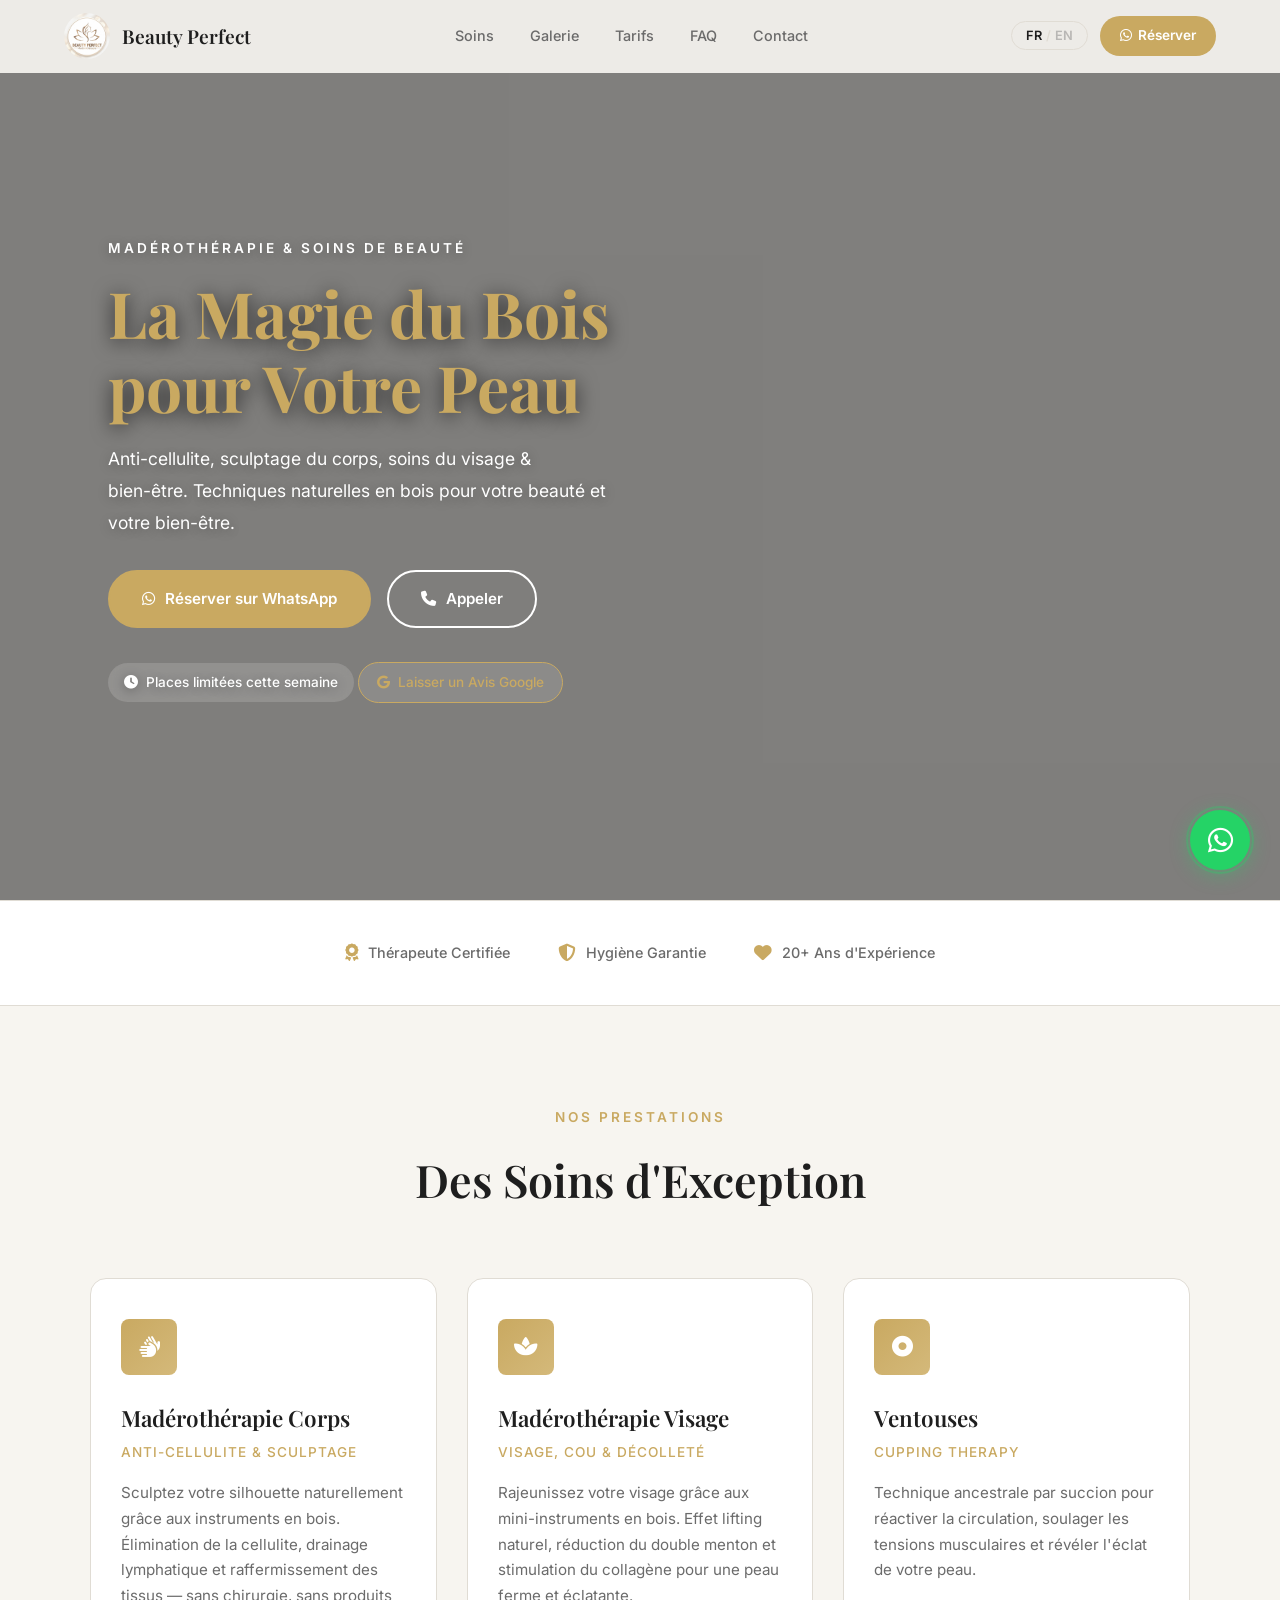
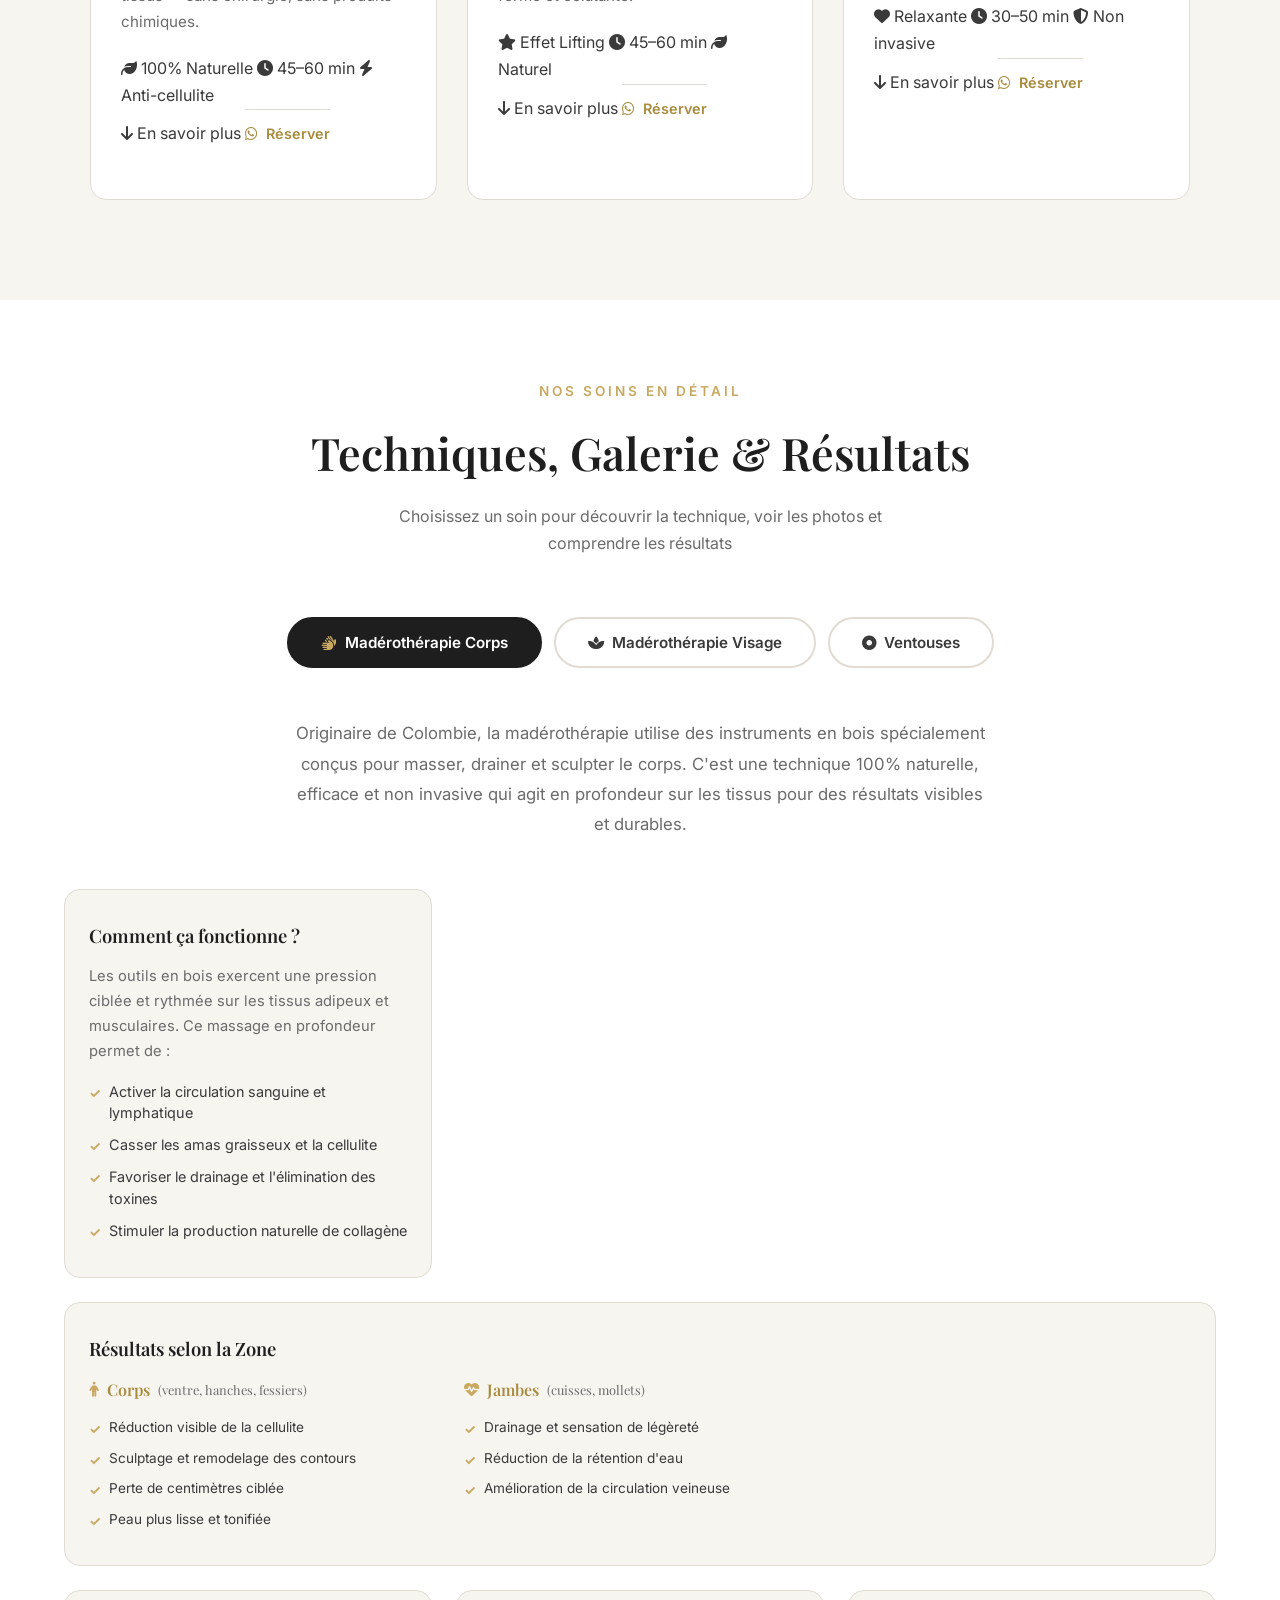
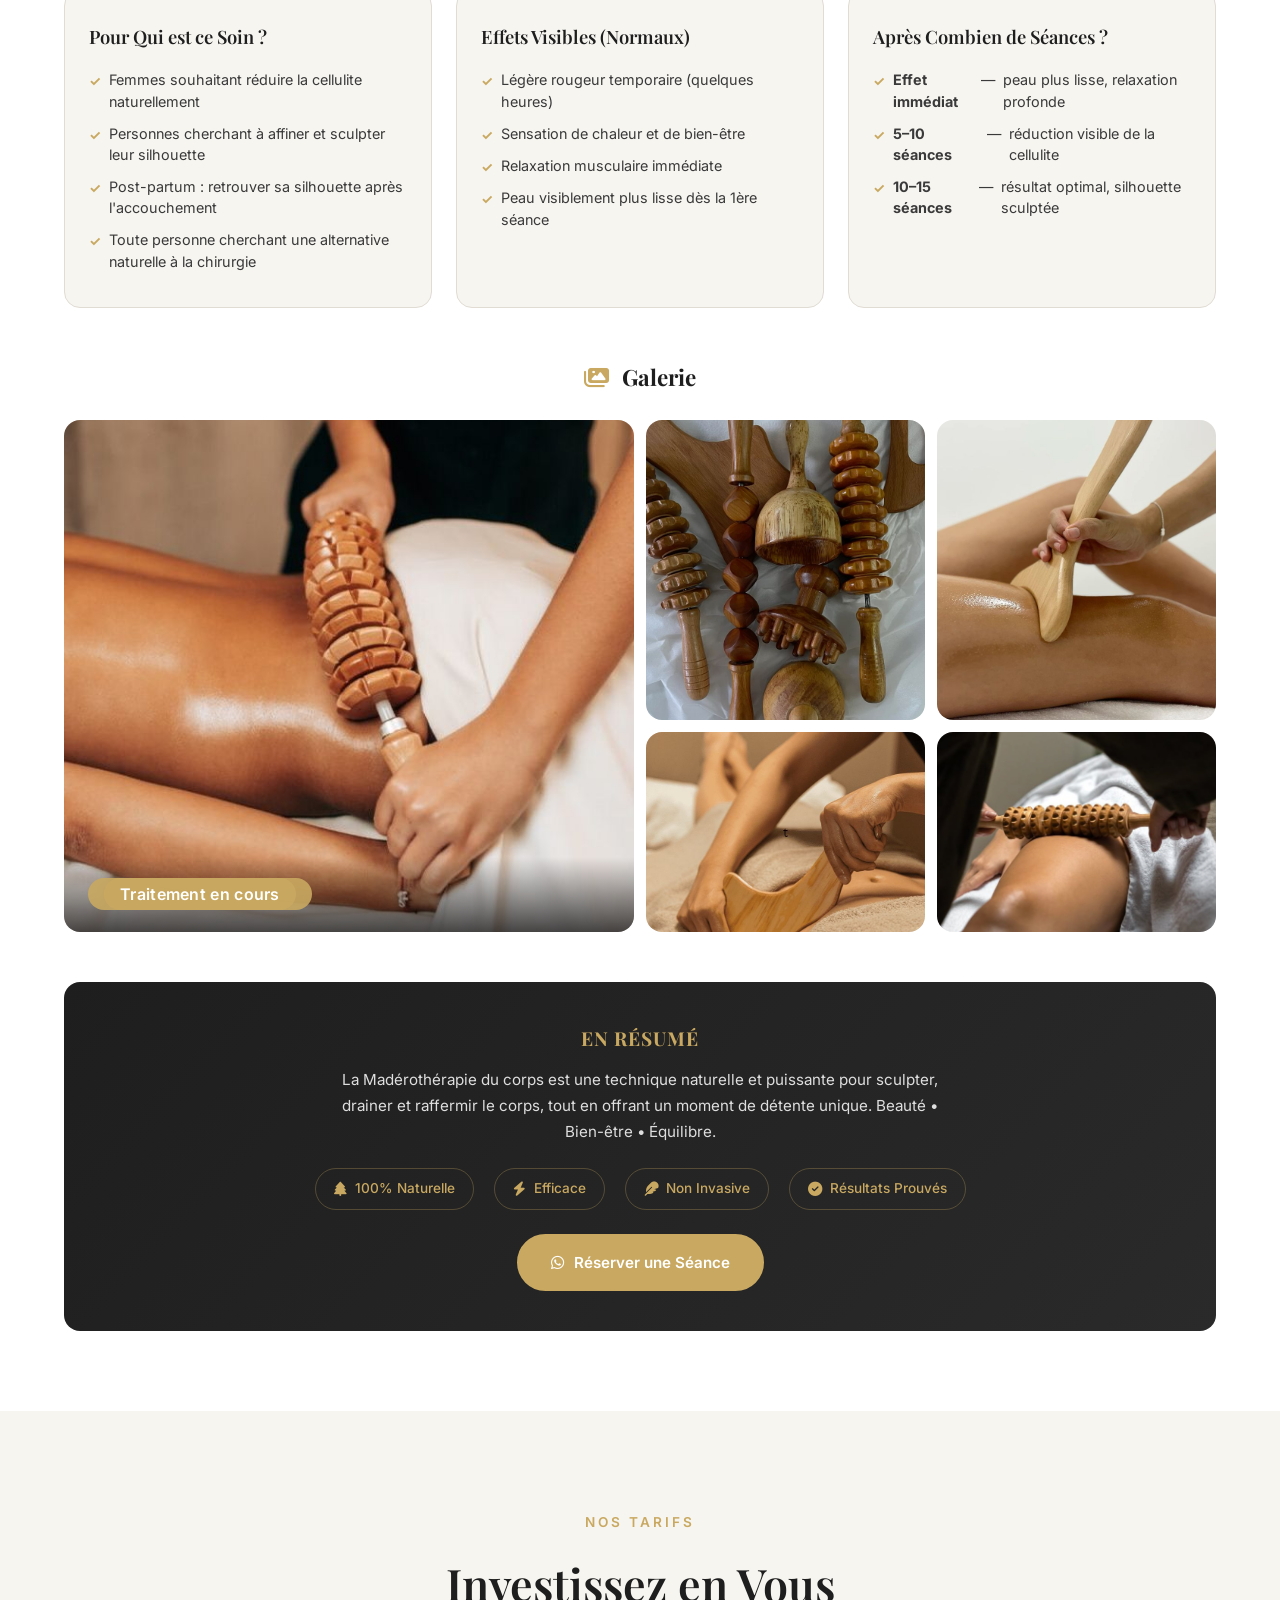
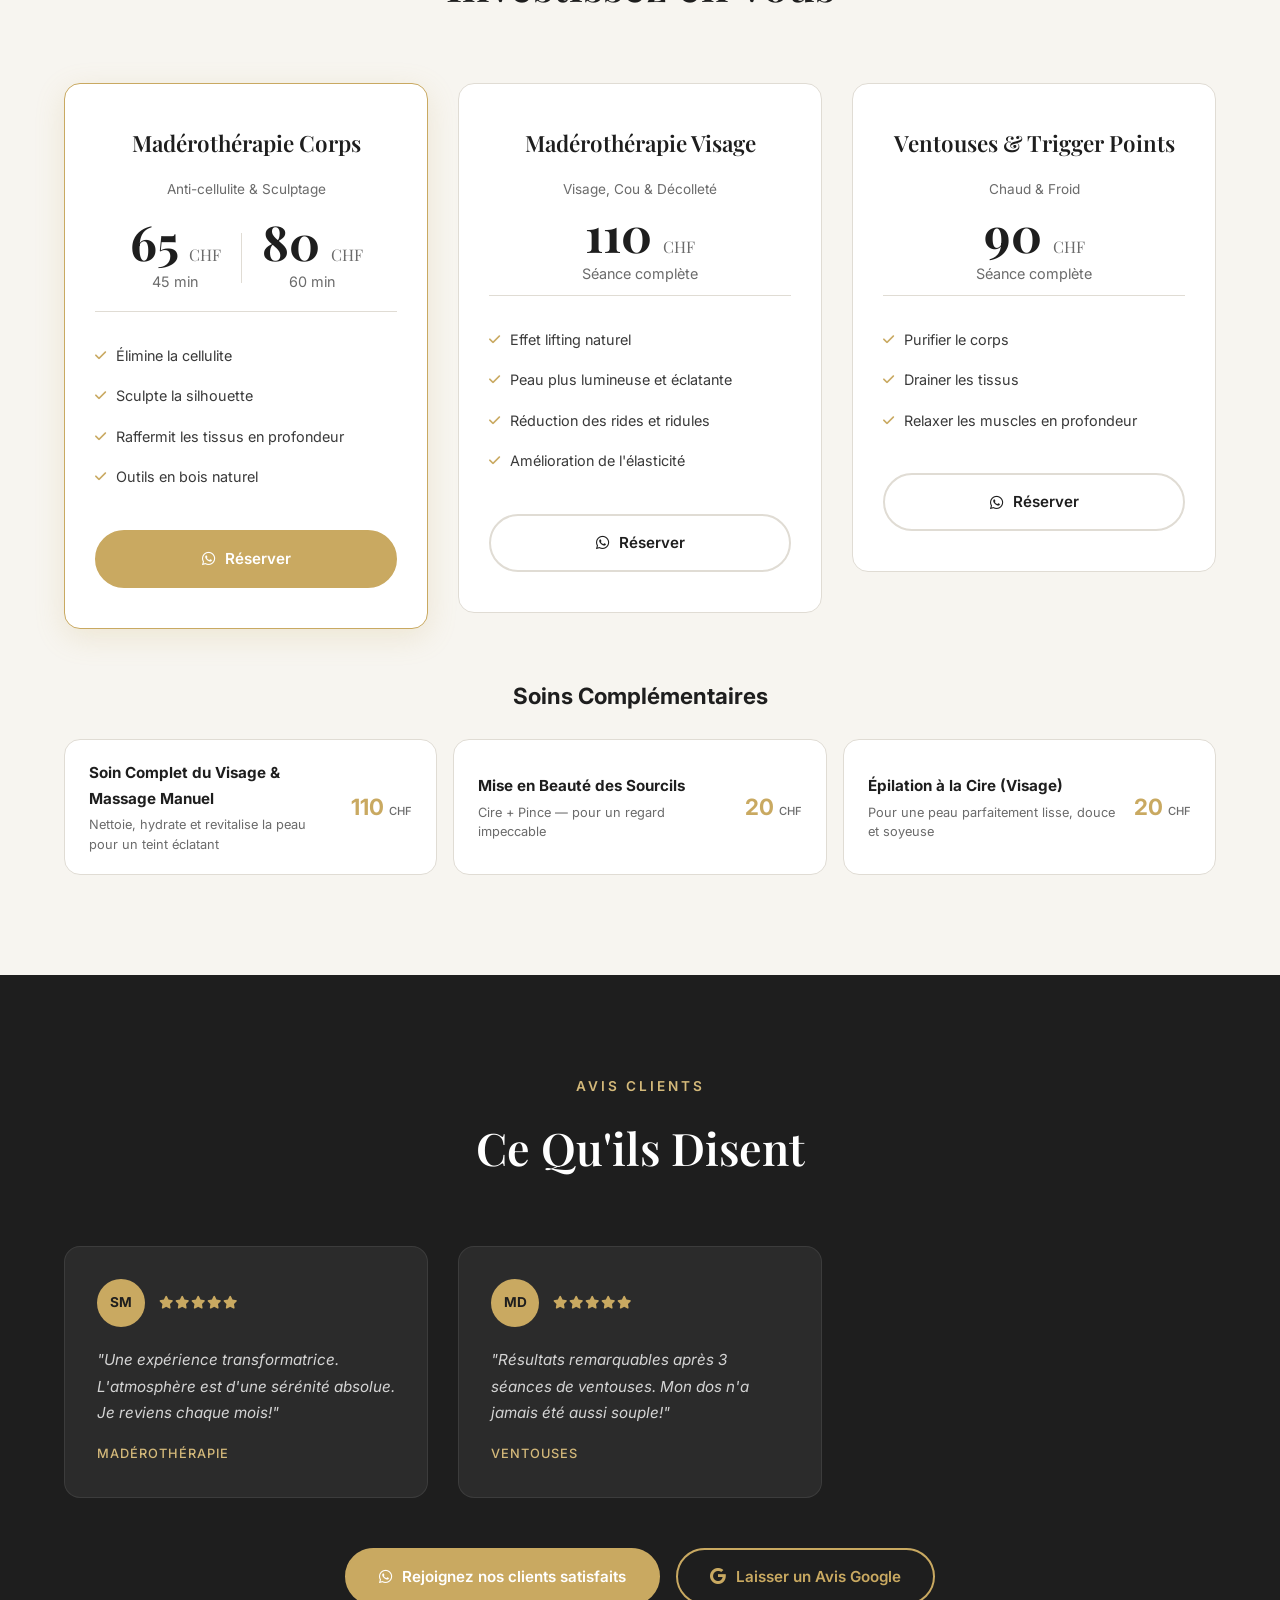
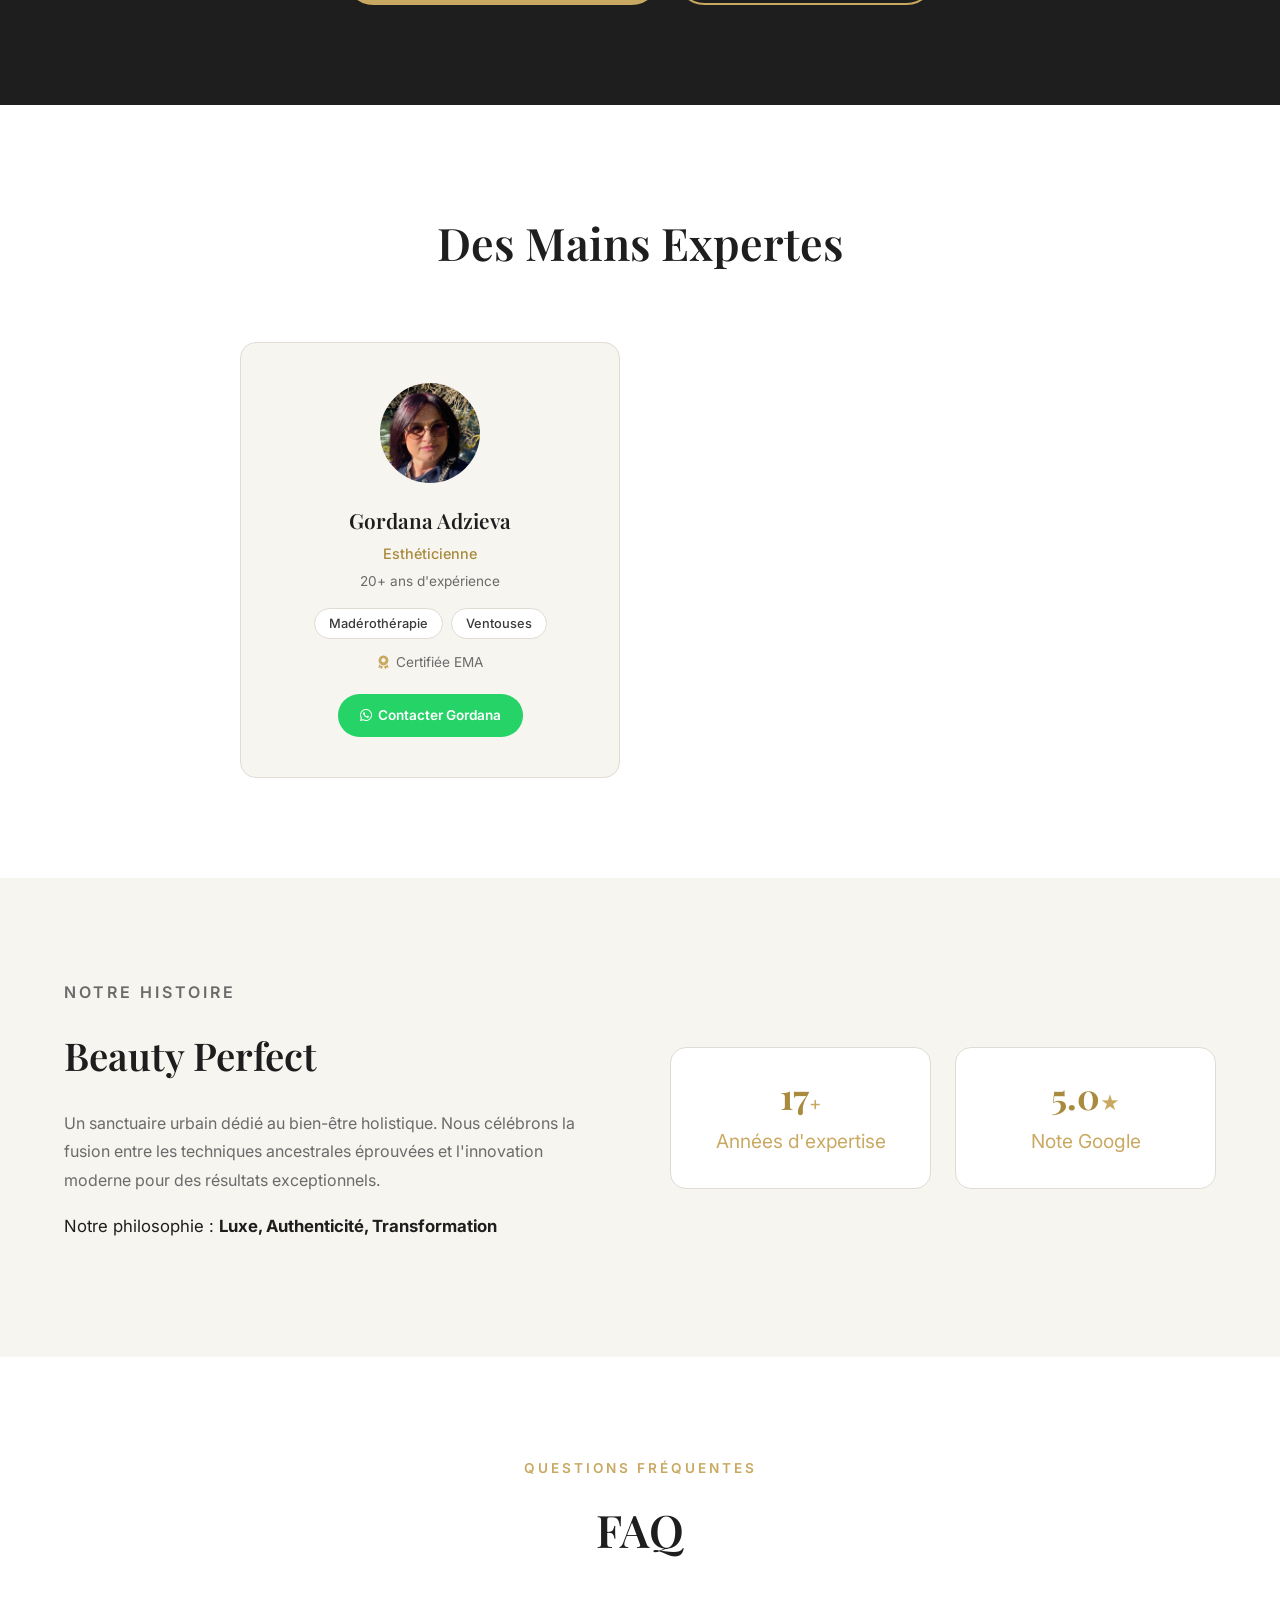
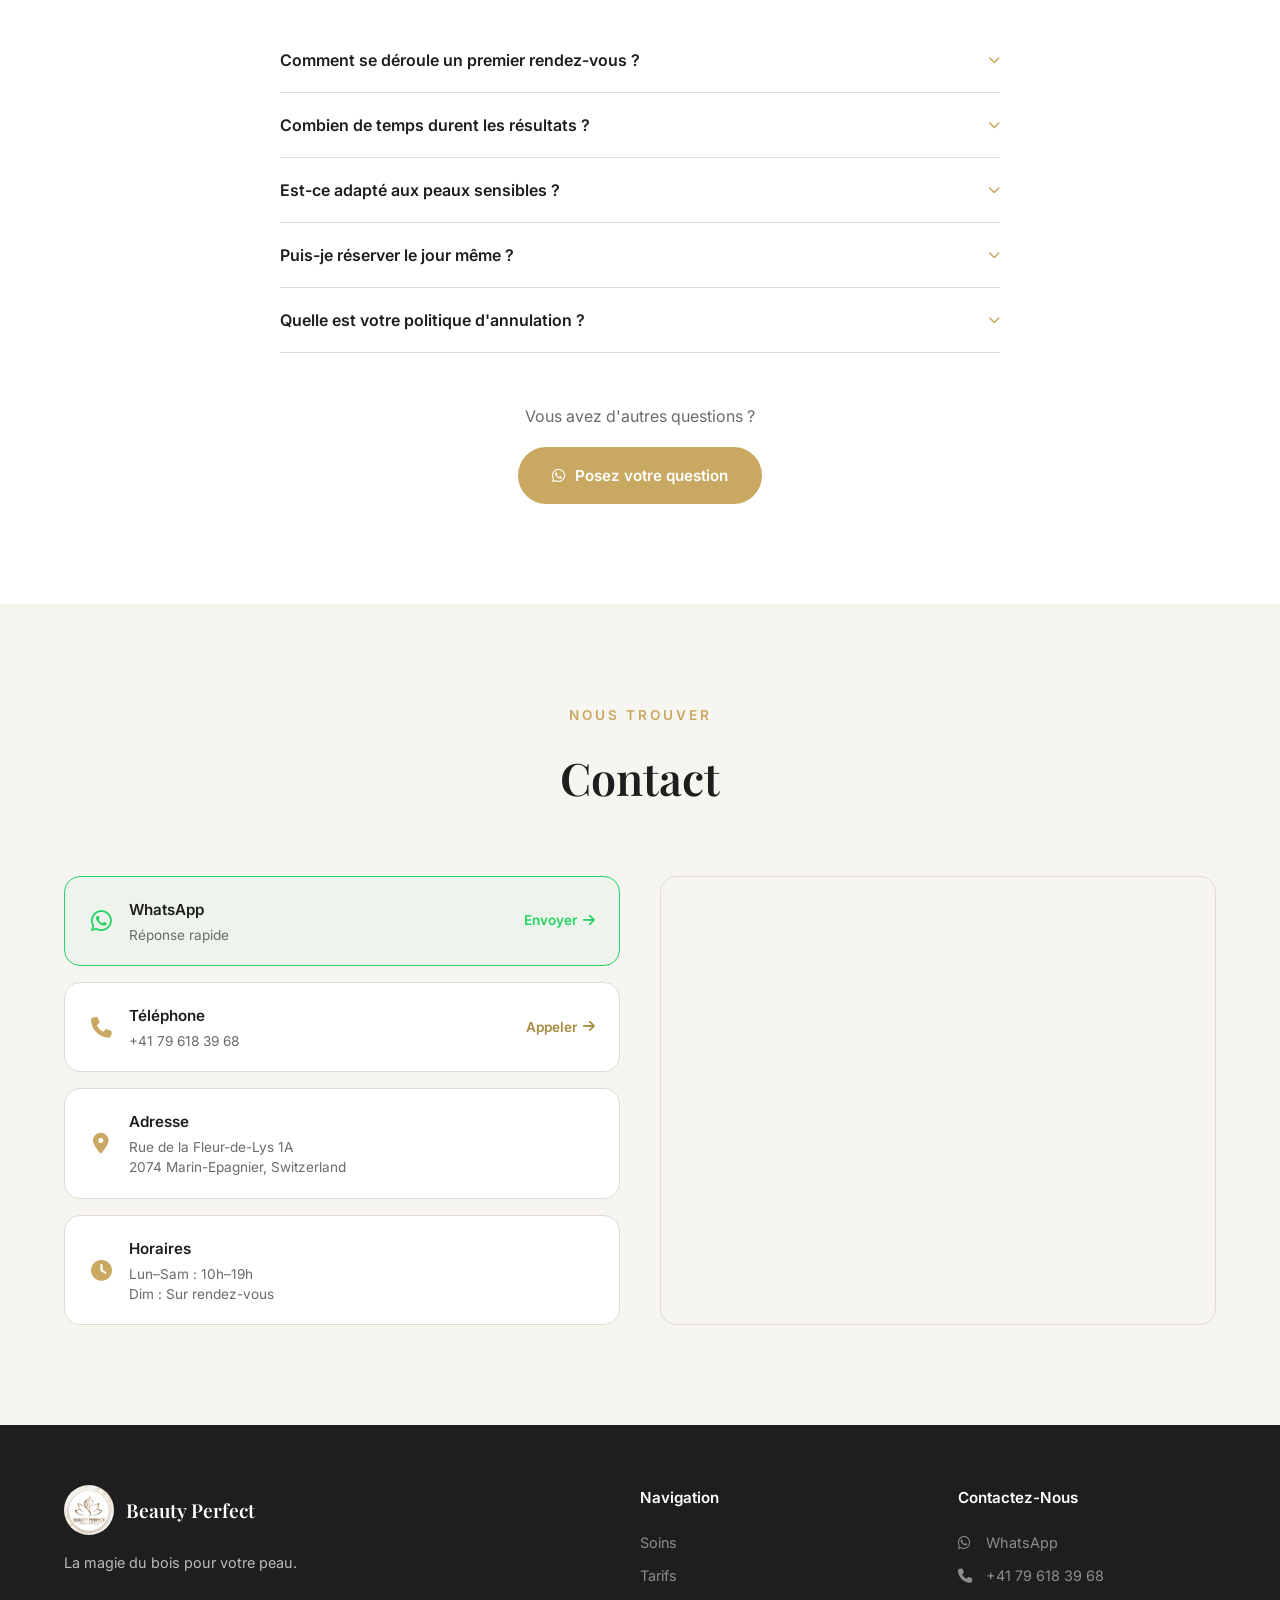
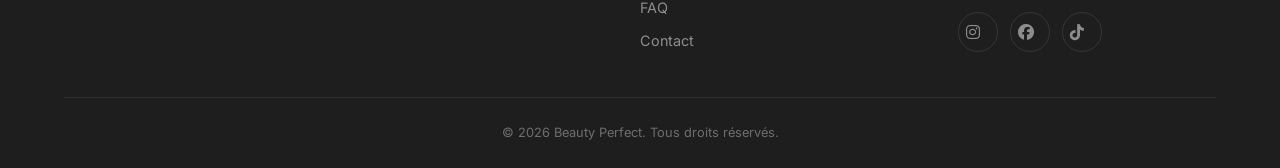
==== index.html @ d7af903a "Update 8.0.0" ====
<!DOCTYPE html>
<html lang="fr">
<head>
    <meta charset="UTF-8">
    <meta name="viewport" content="width=device-width, initial-scale=1.0">
    <title>Beauty Perfect — Madérothérapie & Ventouses Neuchâtel | Marin-Epagnier, Suisse</title>
    <meta name="description" content="Beauty Perfect — Madérothérapie Neuchâtel, ventouses, anti-cellulite, sculptage du corps & soins du visage à Marin-Epagnier. Spécialiste madérothérapie région Neuchâtel. +41 79 618 39 68">
    <meta name="keywords" content="madérothérapie Neuchâtel, maderotherapie Neuchatel, ventouses Neuchâtel, ventouses Neuchatel, cupping Neuchâtel, anti-cellulite Neuchâtel, soins beauté Neuchâtel, sculptage corps Neuchâtel, madérothérapie Marin-Epagnier, madérothérapie Suisse, beauty perfect, Gordana Adzieva, drainage lymphatique Neuchâtel, soins visage Neuchâtel, lifting naturel Neuchâtel, massage bois Neuchâtel, maderotherapy Switzerland, institut beauté Neuchâtel, esthéticienne Neuchâtel, soin anti-âge Neuchâtel">
    <meta name="author" content="Beauty Perfect - Gordana Adzieva">
    <meta name="robots" content="index, follow">
    <meta name="google-site-verification" content="google2b2b8d000496d0b6">
    <link rel="canonical" href="https://www.beautyperfectga.ch/">

    <!-- Open Graph / Facebook -->
    <meta property="og:type" content="website">
    <meta property="og:url" content="https://www.beautyperfectga.ch/">
    <meta property="og:title" content="Beauty Perfect — Madérothérapie & Ventouses Neuchâtel">
    <meta property="og:description" content="Spécialiste en madérothérapie et ventouses dans la région de Neuchâtel. Anti-cellulite, sculptage du corps, soins du visage. Techniques naturelles en bois. Réservez maintenant!">
    <meta property="og:image" content="https://www.beautyperfectga.ch/images/gordanaadzievaavataroficijalen.jpg">
    <meta property="og:locale" content="fr_CH">
    <meta property="og:site_name" content="Beauty Perfect">

    <!-- Twitter -->
    <meta name="twitter:card" content="summary_large_image">
    <meta name="twitter:title" content="Beauty Perfect — Madérothérapie & Ventouses Neuchâtel">
    <meta name="twitter:description" content="Spécialiste en madérothérapie et ventouses dans la région de Neuchâtel. Réservez votre soin beauté naturel.">
    <meta name="twitter:image" content="https://www.beautyperfectga.ch/images/gordanaadzievaavataroficijalen.jpg">

    <!-- Geo tags for local SEO -->
    <meta name="geo.region" content="CH-NE">
    <meta name="geo.placename" content="Marin-Epagnier, Neuchâtel">
    <meta name="geo.position" content="47.009483;7.001759">
    <meta name="ICBM" content="47.009483, 7.001759">

    <!-- Structured Data / Schema.org -->
    <script type="application/ld+json">
    {
      "@context": "https://schema.org",
      "@type": "BeautySalon",
      "name": "Beauty Perfect",
      "alternateName": "BeautyPerfect Madérothérapie Neuchâtel",
      "description": "Spécialiste en madérothérapie, ventouses et soins de beauté dans la région de Neuchâtel. Anti-cellulite, sculptage du corps, soins du visage avec techniques naturelles en bois.",
      "url": "https://www.beautyperfectga.ch",
      "telephone": "+41796183968",
      "image": "https://www.beautyperfectga.ch/images/gordanaadzievaavataroficijalen.jpg",
      "address": {
        "@type": "PostalAddress",
        "streetAddress": "Rue de la Fleur-de-Lys 1A",
        "addressLocality": "Marin-Epagnier",
        "addressRegion": "Neuchâtel",
        "postalCode": "2074",
        "addressCountry": "CH"
      },
      "geo": {
        "@type": "GeoCoordinates",
        "latitude": 47.009483,
        "longitude": 7.001759
      },
      "openingHoursSpecification": [
        {
          "@type": "OpeningHoursSpecification",
          "dayOfWeek": ["Monday","Tuesday","Wednesday","Thursday","Friday","Saturday"],
          "opens": "10:00",
          "closes": "19:00"
        }
      ],
      "priceRange": "CHF 20 - CHF 110",
      "aggregateRating": {
        "@type": "AggregateRating",
        "ratingValue": "5.0",
        "reviewCount": "500"
      },
      "founder": {
        "@type": "Person",
        "name": "Gordana Adzieva"
      },
      "areaServed": {
        "@type": "GeoCircle",
        "geoMidpoint": {
          "@type": "GeoCoordinates",
          "latitude": 47.009483,
          "longitude": 7.001759
        },
        "geoRadius": "30000"
      },
      "hasOfferCatalog": {
        "@type": "OfferCatalog",
        "name": "Soins Beauty Perfect",
        "itemListElement": [
          {
            "@type": "Offer",
            "itemOffered": {
              "@type": "Service",
              "name": "Madérothérapie Corps",
              "description": "Anti-cellulite et sculptage du corps avec instruments en bois naturels"
            }
          },
          {
            "@type": "Offer",
            "itemOffered": {
              "@type": "Service",
              "name": "Madérothérapie Visage",
              "description": "Lifting naturel du visage, cou et décolleté"
            }
          },
          {
            "@type": "Offer",
            "itemOffered": {
              "@type": "Service",
              "name": "Ventouses",
              "description": "Cupping therapy, drainage lymphatique et relaxation profonde"
            }
          }
        ]
      }
    }
    </script>

    <link rel="icon" type="image/png" href="Gemini_Generated_Image_cv9jz4cv9jz4cv9j.png">
    <link rel="stylesheet" href="styles.css">
    <link rel="preconnect" href="https://fonts.googleapis.com">
    <link rel="preconnect" href="https://fonts.gstatic.com" crossorigin>
    <link href="https://fonts.googleapis.com/css2?family=Playfair+Display:ital,wght@0,400;0,600;0,700;1,400&family=Inter:wght@300;400;500;600;700&display=swap" rel="stylesheet">
    <link rel="stylesheet" href="https://cdnjs.cloudflare.com/ajax/libs/font-awesome/6.4.0/css/all.min.css">
</head>
<body>

    <!-- Promo Banner -->
    <div class="promo-banner" id="promoBanner">
        <div class="promo-inner">
            <p>
                <span data-fr>✨ OFFRE DE BIENVENUE : -20% sur votre 1er soin — Contactez-nous sur WhatsApp</span>
                <span data-en hidden>✨ WELCOME OFFER: 20% OFF your 1st treatment — Contact us on WhatsApp</span>
            </p>
            <a href="https://wa.me/41796183968" target="_blank" rel="noopener" class="promo-link">
                <i class="fab fa-whatsapp"></i>
                <span data-fr>Réserver</span><span data-en hidden>Book Now</span>
            </a>
            <button class="promo-close" id="promoClose" aria-label="Close">&times;</button>
        </div>
    </div>

    <!-- Navigation -->
    <nav class="navbar" id="navbar">
        <div class="nav-container">
            <a href="#" class="logo">
                <img src="Gemini_Generated_Image_cv9jz4cv9jz4cv9j.png" alt="Beauty Perfect" class="logo-img">
                <div class="logo-text">Beauty Perfect</div>
            </a>
            <ul class="nav-menu" id="navMenu">
                <li><a href="#services"><span data-fr>Soins</span><span data-en hidden>Services</span></a></li>
                <li><a href="#gallery"><span data-fr>Galerie</span><span data-en hidden>Gallery</span></a></li>
                <li><a href="#pricing"><span data-fr>Tarifs</span><span data-en hidden>Pricing</span></a></li>

                <li><a href="#faq">FAQ</a></li>
                <li><a href="#contact">Contact</a></li>
            </ul>
            <div class="nav-actions">
                <button class="lang-toggle" id="langToggle" title="Switch language">
                    <span class="lang-label lang-active">FR</span><span class="lang-sep">/</span><span class="lang-label lang-inactive">EN</span>
                </button>
                <a href="https://wa.me/41796183968" target="_blank" rel="noopener" class="nav-cta">
                    <i class="fab fa-whatsapp"></i> <span data-fr>Réserver</span><span data-en hidden>Book</span>
                </a>
                <button class="hamburger" id="hamburger" aria-label="Menu">
                    <span></span><span></span><span></span>
                </button>
            </div>
        </div>
    </nav>

    <!-- Hero Section -->
    <section class="hero">
        <div class="hero-bg"></div>
        <video class="hero-video" autoplay muted loop playsinline>
            <source src="Dark%20Green%20and%20Beige%20Animated%20Massage%20%26%20Spa%20Logo%20Intro%20Video.mp4" type="video/mp4">
        </video>
        <div class="hero-inner container">
            <div class="hero-content">
                <p class="hero-tagline">
                    <span data-fr>Madérothérapie & Soins de Beauté</span>
                    <span data-en hidden>Maderotherapy & Beauty Treatments</span>
                </p>
                <h1>
                    <span data-fr>La Magie du Bois<br>pour Votre Peau</span>
                    <span data-en hidden>The Magic of Wood<br>for Your Skin</span>
                </h1>
                <p class="hero-desc">
                    <span data-fr>Anti-cellulite, sculptage du corps, soins du visage & bien-être. Techniques naturelles en bois pour votre beauté et votre bien-être.</span>
                    <span data-en hidden>Anti-cellulite, body sculpting, facial care & wellness. Natural wood techniques for your beauty and wellness.</span>
                </p>
                <div class="hero-actions">
                    <a href="https://wa.me/41796183968" target="_blank" rel="noopener" class="cta-button primary">
                        <i class="fab fa-whatsapp"></i>
                        <span data-fr>Réserver sur WhatsApp</span>
                        <span data-en hidden>Book on WhatsApp</span>
                    </a>
                    <a href="tel:+41796183968" class="cta-button outline">
                        <i class="fas fa-phone"></i>
                        <span data-fr>Appeler</span>
                        <span data-en hidden>Call Us</span>
                    </a>
                </div>
                <div class="hero-urgency">
                    <i class="fas fa-clock"></i>
                    <span data-fr>Places limitées cette semaine</span>
                    <span data-en hidden>Limited slots this week</span>
                </div>
                <a href="https://www.google.com/maps/place/BeautyPerfect/@47.009483,6.9991839,565m/data=!3m2!1e3!4b1!4m6!3m5!1s0x478e095e3bcb0e15:0x4cb1c4b02770f812!8m2!3d47.0094794!4d7.0017588!16s%2Fg%2F11z37w_43f" target="_blank" rel="noopener" class="hero-review-link">
                    <i class="fab fa-google"></i>
                    <span data-fr>Laisser un Avis Google</span>
                    <span data-en hidden>Leave a Google Review</span>
                </a>
            </div>

        </div>
    </section>

    <!-- Trust Badges -->
    <section class="trust-bar">
        <div class="container">
            <div class="trust-items">
                <div class="trust-item">
                    <i class="fas fa-award"></i>
                    <span data-fr>Thérapeute Certifiée</span>
                    <span data-en hidden>Certified Therapist</span>
                </div>
                <div class="trust-item">
                    <i class="fas fa-shield-halved"></i>
                    <span data-fr>Hygiène Garantie</span>
                    <span data-en hidden>Guaranteed Hygiene</span>
                </div>
                <div class="trust-item">
                    <i class="fas fa-heart"></i>
                    <span data-fr>20+ Ans d'Expérience</span>
                    <span data-en hidden>20+ Years Experience</span>
                </div>
            </div>
        </div>
    </section>

    <!-- Services Section -->
    <section id="services" class="services">
        <div class="container">
            <div class="section-header">
                <p class="section-label"><span data-fr>Nos Prestations</span><span data-en hidden>Our Treatments</span></p>
                <h2><span data-fr>Des Soins d'Exception</span><span data-en hidden>Exceptional Treatments</span></h2>
            </div>
            <div class="services-grid">
                <div class="service-card">
                    <div class="service-icon"><i class="fas fa-hands"></i></div>
                    <h3><span data-fr>Madérothérapie Corps</span><span data-en hidden>Body Maderotherapy</span></h3>
                    <p class="service-subtitle"><span data-fr>Anti-cellulite & Sculptage</span><span data-en hidden>Anti-cellulite & Sculpting</span></p>
                    <p class="service-desc"><span data-fr>Sculptez votre silhouette naturellement grâce aux instruments en bois. Élimination de la cellulite, drainage lymphatique et raffermissement des tissus — sans chirurgie, sans produits chimiques.</span><span data-en hidden>Sculpt your figure naturally with wooden instruments. Cellulite elimination, lymphatic drainage and tissue firming — no surgery, no chemicals.</span></p>
                    <div class="service-highlights">
                        <span class="service-highlight"><i class="fas fa-leaf"></i> <span data-fr>100% Naturelle</span><span data-en hidden>100% Natural</span></span>
                        <span class="service-highlight"><i class="fas fa-clock"></i> 45–60 min</span>
                        <span class="service-highlight"><i class="fas fa-bolt"></i> <span data-fr>Anti-cellulite</span><span data-en hidden>Anti-cellulite</span></span>
                    </div>
                    <div class="service-actions">
                        <a href="#detail-maderotherapie" class="service-learn-more"><i class="fas fa-arrow-down"></i> <span data-fr>En savoir plus</span><span data-en hidden>Learn more</span></a>
                        <a href="https://wa.me/41796183968?text=Bonjour%2C%20je%20souhaite%20r%C3%A9server%20une%20Mad%C3%A9roth%C3%A9rapie%20Corps" target="_blank" rel="noopener" class="service-cta"><i class="fab fa-whatsapp"></i> <span data-fr>Réserver</span><span data-en hidden>Book</span></a>
                    </div>
                </div>
                <div class="service-card">
                    <div class="service-icon"><i class="fas fa-spa"></i></div>
                    <h3><span data-fr>Madérothérapie Visage</span><span data-en hidden>Facial Maderotherapy</span></h3>
                    <p class="service-subtitle"><span data-fr>Visage, Cou & Décolleté</span><span data-en hidden>Face, Neck & Décolleté</span></p>
                    <p class="service-desc"><span data-fr>Rajeunissez votre visage grâce aux mini-instruments en bois. Effet lifting naturel, réduction du double menton et stimulation du collagène pour une peau ferme et éclatante.</span><span data-en hidden>Rejuvenate your face with mini wooden instruments. Natural lifting effect, double chin reduction and collagen stimulation for firm, radiant skin.</span></p>
                    <div class="service-highlights">
                        <span class="service-highlight"><i class="fas fa-star"></i> <span data-fr>Effet Lifting</span><span data-en hidden>Lifting Effect</span></span>
                        <span class="service-highlight"><i class="fas fa-clock"></i> 45–60 min</span>
                        <span class="service-highlight"><i class="fas fa-leaf"></i> <span data-fr>Naturel</span><span data-en hidden>Natural</span></span>
                    </div>
                    <div class="service-actions">
                        <a href="#detail-visage" class="service-learn-more"><i class="fas fa-arrow-down"></i> <span data-fr>En savoir plus</span><span data-en hidden>Learn more</span></a>
                        <a href="https://wa.me/41796183968?text=Bonjour%2C%20je%20souhaite%20r%C3%A9server%20une%20Mad%C3%A9roth%C3%A9rapie%20Visage" target="_blank" rel="noopener" class="service-cta"><i class="fab fa-whatsapp"></i> <span data-fr>Réserver</span><span data-en hidden>Book</span></a>
                    </div>
                </div>
                <div class="service-card">
                    <div class="service-icon"><i class="fas fa-circle-dot"></i></div>
                    <h3>Ventouses</h3>
                    <p class="service-subtitle">Cupping Therapy</p>
                    <p class="service-desc"><span data-fr>Technique ancestrale par succion pour réactiver la circulation, soulager les tensions musculaires et révéler l'éclat de votre peau.</span><span data-en hidden>Ancient suction technique to reactivate circulation, relieve muscle tension and reveal your skin's radiance.</span></p>
                    <div class="service-highlights">
                        <span class="service-highlight"><i class="fas fa-heart"></i> <span data-fr>Relaxante</span><span data-en hidden>Relaxing</span></span>
                        <span class="service-highlight"><i class="fas fa-clock"></i> 30–50 min</span>
                        <span class="service-highlight"><i class="fas fa-shield-alt"></i> <span data-fr>Non invasive</span><span data-en hidden>Non-invasive</span></span>
                    </div>
                    <div class="service-actions">
                        <a href="#detail-ventouses" class="service-learn-more"><i class="fas fa-arrow-down"></i> <span data-fr>En savoir plus</span><span data-en hidden>Learn more</span></a>
                        <a href="https://wa.me/41796183968?text=Bonjour%2C%20je%20souhaite%20r%C3%A9server%20une%20s%C3%A9ance%20de%20Ventouses" target="_blank" rel="noopener" class="service-cta"><i class="fab fa-whatsapp"></i> <span data-fr>Réserver</span><span data-en hidden>Book</span></a>
                    </div>
                </div>
            </div>
        </div>
    </section>

    <!-- Service Details (Tabbed) -->
    <section class="service-detail" id="service-details">
        <div class="container">
            <div class="section-header" id="gallery">
                <p class="section-label"><span data-fr>Nos Soins en Détail</span><span data-en hidden>Our Treatments in Detail</span></p>
                <h2><span data-fr>Techniques, Galerie & Résultats</span><span data-en hidden>Techniques, Gallery & Results</span></h2>
                <p class="section-subtitle"><span data-fr>Choisissez un soin pour découvrir la technique, voir les photos et comprendre les résultats</span><span data-en hidden>Choose a treatment to discover the technique, see photos and understand the results</span></p>
            </div>

            <!-- Detail Tabs -->
            <div class="detail-tabs">
                <button class="detail-tab active" data-detail="maderotherapie"><i class="fas fa-hands"></i> <span data-fr>Madérothérapie Corps</span><span data-en hidden>Body Maderotherapy</span></button>
                <button class="detail-tab" data-detail="visage"><i class="fas fa-spa"></i> <span data-fr>Madérothérapie Visage</span><span data-en hidden>Facial Maderotherapy</span></button>
                <button class="detail-tab" data-detail="ventouses"><i class="fas fa-circle-dot"></i> Ventouses</button>
            </div>

            <!-- Detail Panel: Madérothérapie Corps -->
            <div class="detail-panel" data-panel="maderotherapie" id="detail-maderotherapie">
                <p class="detail-intro"><span data-fr>Originaire de Colombie, la madérothérapie utilise des instruments en bois spécialement conçus pour masser, drainer et sculpter le corps. C'est une technique 100% naturelle, efficace et non invasive qui agit en profondeur sur les tissus pour des résultats visibles et durables.</span><span data-en hidden>Originating from Colombia, maderotherapy uses specially designed wooden instruments to massage, drain and sculpt the body. It's a 100% natural, effective and non-invasive technique that works deep into the tissues for visible, lasting results.</span></p>

                <div class="detail-grid">
                    <div class="detail-card">
                        <div class="detail-icon"><i class="fas fa-cogs"></i></div>
                        <h4><span data-fr>Comment ça fonctionne ?</span><span data-en hidden>How does it work?</span></h4>
                        <p><span data-fr>Les outils en bois exercent une pression ciblée et rythmée sur les tissus adipeux et musculaires. Ce massage en profondeur permet de :</span><span data-en hidden>The wooden tools apply targeted, rhythmic pressure on adipose and muscle tissues. This deep massage allows:</span></p>
                        <ul>
                            <li><span data-fr>Activer la circulation sanguine et lymphatique</span><span data-en hidden>Activate blood and lymphatic circulation</span></li>
                            <li><span data-fr>Casser les amas graisseux et la cellulite</span><span data-en hidden>Break down fat deposits and cellulite</span></li>
                            <li><span data-fr>Favoriser le drainage et l'élimination des toxines</span><span data-en hidden>Promote drainage and toxin elimination</span></li>
                            <li><span data-fr>Stimuler la production naturelle de collagène</span><span data-en hidden>Stimulate natural collagen production</span></li>
                        </ul>
                    </div>

                    <div class="detail-card detail-card-wide">
                        <div class="detail-icon"><i class="fas fa-map-marked-alt"></i></div>
                        <h4><span data-fr>Résultats selon la Zone</span><span data-en hidden>Results by Zone</span></h4>
                        <div class="detail-zones">
                            <div class="detail-zone">
                                <h5><i class="fas fa-person"></i> <span data-fr>Corps</span><span data-en hidden>Body</span> <small><span data-fr>(ventre, hanches, fessiers)</span><span data-en hidden>(belly, hips, glutes)</span></small></h5>
                                <ul>
                                    <li><span data-fr>Réduction visible de la cellulite</span><span data-en hidden>Visible cellulite reduction</span></li>
                                    <li><span data-fr>Sculptage et remodelage des contours</span><span data-en hidden>Sculpting and reshaping contours</span></li>
                                    <li><span data-fr>Perte de centimètres ciblée</span><span data-en hidden>Targeted centimeter loss</span></li>
                                    <li><span data-fr>Peau plus lisse et tonifiée</span><span data-en hidden>Smoother, firmer skin</span></li>
                                </ul>
                            </div>
                            <div class="detail-zone">
                                <h5><i class="fas fa-heart-pulse"></i> <span data-fr>Jambes</span><span data-en hidden>Legs</span> <small><span data-fr>(cuisses, mollets)</span><span data-en hidden>(thighs, calves)</span></small></h5>
                                <ul>
                                    <li><span data-fr>Drainage et sensation de légèreté</span><span data-en hidden>Drainage and feeling of lightness</span></li>
                                    <li><span data-fr>Réduction de la rétention d'eau</span><span data-en hidden>Water retention reduction</span></li>
                                    <li><span data-fr>Amélioration de la circulation veineuse</span><span data-en hidden>Improved venous circulation</span></li>
                                </ul>
                            </div>
                        </div>
                    </div>

                    <div class="detail-card">
                        <div class="detail-icon detail-icon-accent"><i class="fas fa-user-check"></i></div>
                        <h4><span data-fr>Pour Qui est ce Soin ?</span><span data-en hidden>Who is this Treatment For?</span></h4>
                        <ul>
                            <li><span data-fr>Femmes souhaitant réduire la cellulite naturellement</span><span data-en hidden>Women wanting to reduce cellulite naturally</span></li>
                            <li><span data-fr>Personnes cherchant à affiner et sculpter leur silhouette</span><span data-en hidden>People looking to slim down and sculpt their figure</span></li>
                            <li><span data-fr>Post-partum : retrouver sa silhouette après l'accouchement</span><span data-en hidden>Post-partum: regain your figure after childbirth</span></li>
                            <li><span data-fr>Toute personne cherchant une alternative naturelle à la chirurgie</span><span data-en hidden>Anyone seeking a natural alternative to surgery</span></li>
                        </ul>
                    </div>

                    <div class="detail-card">
                        <div class="detail-icon detail-icon-info"><i class="fas fa-eye"></i></div>
                        <h4><span data-fr>Effets Visibles (Normaux)</span><span data-en hidden>Visible Effects (Normal)</span></h4>
                        <ul>
                            <li><span data-fr>Légère rougeur temporaire (quelques heures)</span><span data-en hidden>Slight temporary redness (a few hours)</span></li>
                            <li><span data-fr>Sensation de chaleur et de bien-être</span><span data-en hidden>Warm and soothing sensation</span></li>
                            <li><span data-fr>Relaxation musculaire immédiate</span><span data-en hidden>Immediate muscle relaxation</span></li>
                            <li><span data-fr>Peau visiblement plus lisse dès la 1ère séance</span><span data-en hidden>Visibly smoother skin from the 1st session</span></li>
                        </ul>
                    </div>

                    <div class="detail-card">
                        <div class="detail-icon detail-icon-success"><i class="fas fa-calendar-check"></i></div>
                        <h4><span data-fr>Après Combien de Séances ?</span><span data-en hidden>After How Many Sessions?</span></h4>
                        <ul>
                            <li><strong><span data-fr>Effet immédiat</span><span data-en hidden>Immediate</span></strong> — <span data-fr>peau plus lisse, relaxation profonde</span><span data-en hidden>smoother skin, deep relaxation</span></li>
                            <li><strong>5–10 <span data-fr>séances</span><span data-en hidden>sessions</span></strong> — <span data-fr>réduction visible de la cellulite</span><span data-en hidden>visible cellulite reduction</span></li>
                            <li><strong>10–15 <span data-fr>séances</span><span data-en hidden>sessions</span></strong> — <span data-fr>résultat optimal, silhouette sculptée</span><span data-en hidden>optimal results, sculpted figure</span></li>
                        </ul>
                    </div>
                </div>

                <!-- Galerie intégrée -->
                <div class="detail-gallery">
                    <h4><i class="fas fa-images"></i> <span data-fr>Galerie</span><span data-en hidden>Gallery</span></h4>
                    <div class="gallery-grid-modern">
                        <div class="gallery-item gallery-hero">
                            <img src="images/Madero-Treatmentphoto.jpg" alt="Madérothérapie — Traitement en cours">
                            <div class="gallery-overlay">
                                <span><span data-fr>Traitement en cours</span><span data-en hidden>Treatment in progress</span></span>
                            </div>
                        </div>
                        <div class="gallery-item">
                            <img src="images/madero-woodtools.jpg" alt="Outils en bois">
                            <div class="gallery-overlay">
                                <span><span data-fr>Instruments en bois</span><span data-en hidden>Wooden instruments</span></span>
                            </div>
                        </div>
                        <div class="gallery-item">
                            <img src="images/madero-application.jpg" alt="Application">
                            <div class="gallery-overlay">
                                <span><span data-fr>Application du soin</span><span data-en hidden>Treatment application</span></span>
                            </div>
                        </div>
                        <div class="gallery-item">
                            <img src="images/MaderoResult.jpg" alt="Résultat">
                            <div class="gallery-overlay">
                                <span><span data-fr>Résultat</span><span data-en hidden>Result</span></span>
                            </div>
                        </div>
                        <div class="gallery-item">
                            <img src="images/maderoAfter.jpg" alt="Avant / Après">
                            <div class="gallery-overlay">
                                <span><span data-fr>Avant / Après</span><span data-en hidden>Before / After</span></span>
                            </div>
                        </div>
                    </div>
                </div>

                <div class="detail-summary">
                    <h4><span data-fr>En Résumé</span><span data-en hidden>In Summary</span></h4>
                    <p><span data-fr>La Madérothérapie du corps est une technique naturelle et puissante pour sculpter, drainer et raffermir le corps, tout en offrant un moment de détente unique. Beauté • Bien-être • Équilibre.</span><span data-en hidden>Body maderotherapy is a natural and powerful technique for sculpting, draining and firming the body, while offering a unique moment of relaxation. Beauty • Wellness • Balance.</span></p>
                    <div class="detail-summary-tags">
                        <span class="detail-tag"><i class="fas fa-tree"></i> <span data-fr>100% Naturelle</span><span data-en hidden>100% Natural</span></span>
                        <span class="detail-tag"><i class="fas fa-bolt"></i> <span data-fr>Efficace</span><span data-en hidden>Effective</span></span>
                        <span class="detail-tag"><i class="fas fa-feather"></i> <span data-fr>Non Invasive</span><span data-en hidden>Non-Invasive</span></span>
                        <span class="detail-tag"><i class="fas fa-check-circle"></i> <span data-fr>Résultats Prouvés</span><span data-en hidden>Proven Results</span></span>
                    </div>
                    <a href="https://wa.me/41796183968?text=Bonjour%2C%20je%20souhaite%20r%C3%A9server%20une%20s%C3%A9ance%20de%20Mad%C3%A9roth%C3%A9rapie%20Corps" target="_blank" rel="noopener" class="cta-button primary detail-cta"><i class="fab fa-whatsapp"></i> <span data-fr>Réserver une Séance</span><span data-en hidden>Book a Session</span></a>
                </div>
            </div>

            <!-- Detail Panel: Madérothérapie Visage -->
            <div class="detail-panel hidden" data-panel="visage" id="detail-visage">
                <p class="detail-intro"><span data-fr>La madérothérapie visage utilise des mini-instruments en bois spécialement conçus pour le visage, le cou et le décolleté. Cette technique naturelle offre un effet lifting immédiat, stimule le collagène et redonne éclat et fermeté à votre peau — sans injection, sans chirurgie.</span><span data-en hidden>Facial maderotherapy uses mini wooden instruments specially designed for the face, neck and décolleté. This natural technique offers an immediate lifting effect, stimulates collagen and restores radiance and firmness to your skin — no injections, no surgery.</span></p>

                <div class="detail-grid">
                    <div class="detail-card">
                        <div class="detail-icon"><i class="fas fa-cogs"></i></div>
                        <h4><span data-fr>Comment ça fonctionne ?</span><span data-en hidden>How does it work?</span></h4>
                        <p><span data-fr>Les mini-outils en bois effectuent des mouvements précis sur le visage pour :</span><span data-en hidden>The mini wooden tools perform precise movements on the face to:</span></p>
                        <ul>
                            <li><span data-fr>Stimuler la microcirculation du visage</span><span data-en hidden>Stimulate facial microcirculation</span></li>
                            <li><span data-fr>Activer la production de collagène et d'élastine</span><span data-en hidden>Activate collagen and elastin production</span></li>
                            <li><span data-fr>Drainer les toxines et réduire les poches</span><span data-en hidden>Drain toxins and reduce puffiness</span></li>
                            <li><span data-fr>Remodeler les contours du visage naturellement</span><span data-en hidden>Naturally reshape facial contours</span></li>
                        </ul>
                    </div>

                    <div class="detail-card">
                        <div class="detail-icon"><i class="fas fa-sparkles"></i></div>
                        <h4><span data-fr>Les Bienfaits</span><span data-en hidden>Benefits</span></h4>
                        <ul>
                            <li><span data-fr>Effet lifting naturel immédiat</span><span data-en hidden>Immediate natural lifting effect</span></li>
                            <li><span data-fr>Réduction du double menton</span><span data-en hidden>Double chin reduction</span></li>
                            <li><span data-fr>Peau plus ferme et éclatante</span><span data-en hidden>Firmer, radiant skin</span></li>
                            <li><span data-fr>Stimulation du collagène et de l'élastine</span><span data-en hidden>Collagen and elastin stimulation</span></li>
                            <li><span data-fr>Atténuation des rides et ridules</span><span data-en hidden>Reduction of wrinkles and fine lines</span></li>
                        </ul>
                    </div>

                    <div class="detail-card">
                        <div class="detail-icon detail-icon-accent"><i class="fas fa-user-check"></i></div>
                        <h4><span data-fr>Pour Qui est ce Soin ?</span><span data-en hidden>Who is this Treatment For?</span></h4>
                        <ul>
                            <li><span data-fr>Personnes souhaitant un effet lifting sans injection</span><span data-en hidden>People wanting a lifting effect without injections</span></li>
                            <li><span data-fr>Peaux matures cherchant à retrouver fermeté et éclat</span><span data-en hidden>Mature skin looking to regain firmness and radiance</span></li>
                            <li><span data-fr>Toute personne voulant un teint frais et lumineux</span><span data-en hidden>Anyone wanting a fresh, glowing complexion</span></li>
                        </ul>
                    </div>

                    <div class="detail-card">
                        <div class="detail-icon detail-icon-success"><i class="fas fa-calendar-check"></i></div>
                        <h4><span data-fr>Après Combien de Séances ?</span><span data-en hidden>After How Many Sessions?</span></h4>
                        <ul>
                            <li><strong><span data-fr>Effet immédiat</span><span data-en hidden>Immediate</span></strong> — <span data-fr>teint lumineux, peau repulpée</span><span data-en hidden>glowing complexion, plumped skin</span></li>
                            <li><strong>5–10 <span data-fr>séances</span><span data-en hidden>sessions</span></strong> — <span data-fr>lifting visible, contours redessinés</span><span data-en hidden>visible lifting, reshaped contours</span></li>
                            <li><strong>10–15 <span data-fr>séances</span><span data-en hidden>sessions</span></strong> — <span data-fr>résultat optimal, rajeunissement durable</span><span data-en hidden>optimal results, lasting rejuvenation</span></li>
                        </ul>
                    </div>
                </div>

                <div class="detail-gallery">
                    <h4><i class="fas fa-images"></i> <span data-fr>Galerie</span><span data-en hidden>Gallery</span></h4>
                    <div class="gallery-grid-modern">
                        <div class="gallery-item gallery-hero">
                            <img src="images/maderovisage1.jpg" alt="Madérothérapie Visage — Soin en cours">
                            <div class="gallery-overlay">
                                <span><span data-fr>Soin visage en cours</span><span data-en hidden>Facial treatment in progress</span></span>
                            </div>
                        </div>
                        <div class="gallery-item">
                            <img src="images/maderovisage2.jpg" alt="Madérothérapie Visage — Technique">
                            <div class="gallery-overlay">
                                <span><span data-fr>Technique de lifting</span><span data-en hidden>Lifting technique</span></span>
                            </div>
                        </div>
                        <div class="gallery-item">
                            <img src="images/maderovisage3.jpg" alt="Madérothérapie Visage — Application">
                            <div class="gallery-overlay">
                                <span><span data-fr>Application précise</span><span data-en hidden>Precise application</span></span>
                            </div>
                        </div>
                        <div class="gallery-item">
                            <img src="images/maderovisage4.jpg" alt="Madérothérapie Visage — Résultat">
                            <div class="gallery-overlay">
                                <span><span data-fr>Peau éclatante</span><span data-en hidden>Radiant skin</span></span>
                            </div>
                        </div>
                        <div class="gallery-item">
                            <img src="images/madero5.jpg" alt="Madérothérapie Visage — Résultat final">
                            <div class="gallery-overlay">
                                <span><span data-fr>Résultat final</span><span data-en hidden>Final result</span></span>
                            </div>
                        </div>
                    </div>
                </div>

                <div class="detail-summary">
                    <h4><span data-fr>En Résumé</span><span data-en hidden>In Summary</span></h4>
                    <p><span data-fr>La madérothérapie visage est votre alliée naturelle pour un effet lifting immédiat, un teint éclatant et une peau raffermie — le tout sans chirurgie ni injection.</span><span data-en hidden>Facial maderotherapy is your natural ally for an immediate lifting effect, a radiant complexion and firmer skin — all without surgery or injections.</span></p>
                    <div class="detail-summary-tags">
                        <span class="detail-tag"><i class="fas fa-tree"></i> <span data-fr>100% Naturelle</span><span data-en hidden>100% Natural</span></span>
                        <span class="detail-tag"><i class="fas fa-star"></i> <span data-fr>Lifting Naturel</span><span data-en hidden>Natural Lifting</span></span>
                        <span class="detail-tag"><i class="fas fa-feather"></i> <span data-fr>Non Invasive</span><span data-en hidden>Non-Invasive</span></span>
                        <span class="detail-tag"><i class="fas fa-check-circle"></i> <span data-fr>Anti-Âge</span><span data-en hidden>Anti-Aging</span></span>
                    </div>
                    <a href="https://wa.me/41796183968?text=Bonjour%2C%20je%20souhaite%20r%C3%A9server%20une%20Mad%C3%A9roth%C3%A9rapie%20Visage" target="_blank" rel="noopener" class="cta-button primary detail-cta"><i class="fab fa-whatsapp"></i> <span data-fr>Réserver une Séance</span><span data-en hidden>Book a Session</span></a>
                </div>
            </div>

            <!-- Detail Panel: Ventouses -->
            <div class="detail-panel hidden" data-panel="ventouses" id="detail-ventouses">
                <p class="detail-intro"><span data-fr>La ventouse stimule la peau en profondeur grâce à un effet de succion. Elle réactive la circulation sanguine, lymphatique et aide à détoxifier le corps naturellement. Utilisée depuis des millénaires dans la médecine traditionnelle, cette technique éprouvée connaît aujourd'hui un véritable renouveau dans le domaine du bien-être et de l'esthétique.</span><span data-en hidden>Cupping stimulates the skin deeply through suction. It reactivates blood and lymphatic circulation and helps detoxify the body naturally. Used for millennia in traditional medicine, this proven technique is experiencing a true revival in wellness and aesthetics.</span></p>

                <div class="detail-grid">
                    <div class="detail-card">
                        <div class="detail-icon"><i class="fas fa-cogs"></i></div>
                        <h4><span data-fr>Comment ça fonctionne ?</span><span data-en hidden>How does it work?</span></h4>
                        <p><span data-fr>La ventouse crée un vide d'air qui aspire la peau et les tissus. Ce phénomène de pression active plusieurs mécanismes :</span><span data-en hidden>The cup creates an air vacuum that draws in the skin and tissues. This negative pressure activates several mechanisms:</span></p>
                        <ul>
                            <li><span data-fr>Une meilleure circulation sanguine locale</span><span data-en hidden>Improved local blood circulation</span></li>
                            <li><span data-fr>Une stimulation du système lymphatique</span><span data-en hidden>Lymphatic system stimulation</span></li>
                            <li><span data-fr>L'élimination accélérée des toxines</span><span data-en hidden>Accelerated toxin elimination</span></li>
                            <li><span data-fr>Un relâchement des fascias et tissus profonds</span><span data-en hidden>Release of fascia and deep tissues</span></li>
                        </ul>
                    </div>

                    <div class="detail-card">
                        <div class="detail-icon"><i class="fas fa-layer-group"></i></div>
                        <h4><span data-fr>Les Types de Techniques</span><span data-en hidden>Types of Techniques</span></h4>
                        <ul>
                            <li><strong>Fixe</strong> — <span data-fr>La ventouse reste au même endroit quelques minutes pour un travail en profondeur</span><span data-en hidden>The cup stays in the same spot for a few minutes for deep work</span></li>
                            <li><strong>Glissée</strong> — <span data-fr>Déplacée sur la peau avec de l'huile pour un effet drainant et anticellulite</span><span data-en hidden>Moved across the skin with oil for a draining, anti-cellulite effect</span></li>
                            <li><strong>Rythmée</strong> — <span data-fr>On pompe pour créer un effet dynamique et stimulant, idéal pour tonifier</span><span data-en hidden>Pumping to create a dynamic, stimulating effect, ideal for toning</span></li>
                        </ul>
                    </div>

                    <div class="detail-card detail-card-wide">
                        <div class="detail-icon"><i class="fas fa-map-marked-alt"></i></div>
                        <h4><span data-fr>Résultats selon la Zone</span><span data-en hidden>Results by Zone</span></h4>
                        <div class="detail-zones">
                            <div class="detail-zone">
                                <h5><i class="fas fa-person"></i> <span data-fr>Corps</span><span data-en hidden>Body</span> <small><span data-fr>(ventre, cuisses, dos)</span><span data-en hidden>(belly, thighs, back)</span></small></h5>
                                <ul>
                                    <li><span data-fr>Réduction de la cellulite</span><span data-en hidden>Cellulite reduction</span></li>
                                    <li><span data-fr>Amélioration de la circulation</span><span data-en hidden>Improved circulation</span></li>
                                    <li><span data-fr>Aide au drainage lymphatique</span><span data-en hidden>Lymphatic drainage support</span></li>
                                    <li><span data-fr>Peau plus ferme et lisse</span><span data-en hidden>Firmer, smoother skin</span></li>
                                </ul>
                            </div>
                            <div class="detail-zone">
                                <h5><i class="fas fa-hand-holding-medical"></i> <span data-fr>Thérapeutique</span><span data-en hidden>Therapeutic</span> <small><span data-fr>(dos, muscles)</span><span data-en hidden>(back, muscles)</span></small></h5>
                                <ul>
                                    <li><span data-fr>Soulagement des tensions musculaires</span><span data-en hidden>Muscle tension relief</span></li>
                                    <li><span data-fr>Diminution des douleurs chroniques</span><span data-en hidden>Chronic pain reduction</span></li>
                                    <li><span data-fr>Relaxation profonde</span><span data-en hidden>Deep relaxation</span></li>
                                </ul>
                            </div>
                        </div>
                    </div>

                    <div class="detail-card">
                        <div class="detail-icon detail-icon-accent"><i class="fas fa-user-check"></i></div>
                        <h4><span data-fr>Pour Qui est ce Soin ?</span><span data-en hidden>Who is this Treatment For?</span></h4>
                        <ul>
                            <li><span data-fr>Personnes souffrant de tensions ou douleurs musculaires</span><span data-en hidden>People suffering from muscle tension or pain</span></li>
                            <li><span data-fr>Celles qui souhaitent améliorer l'aspect de leur peau</span><span data-en hidden>Those wanting to improve their skin's appearance</span></li>
                            <li><span data-fr>Sportifs en récupération</span><span data-en hidden>Athletes in recovery</span></li>
                            <li><span data-fr>Toute personne en quête de détente profonde</span><span data-en hidden>Anyone seeking deep relaxation</span></li>
                        </ul>
                    </div>

                    <div class="detail-card">
                        <div class="detail-icon detail-icon-info"><i class="fas fa-eye"></i></div>
                        <h4><span data-fr>Effets Visibles (Normaux)</span><span data-en hidden>Visible Effects (Normal)</span></h4>
                        <ul>
                            <li><span data-fr>Marques rouges ou violettes temporaires (disparaissent en 3–7 jours)</span><span data-en hidden>Temporary red or purple marks (fade in 3–7 days)</span></li>
                            <li><span data-fr>Sensation de chaleur agréable</span><span data-en hidden>Pleasant warm sensation</span></li>
                            <li><span data-fr>Parfois légère sensibilité après la séance</span><span data-en hidden>Occasional slight sensitivity after the session</span></li>
                        </ul>
                    </div>

                </div>

                <!-- Galerie intégrée -->
                <div class="detail-gallery">
                    <h4><i class="fas fa-images"></i> <span data-fr>Galerie</span><span data-en hidden>Gallery</span></h4>
                    <div class="gallery-grid-modern">
                        <div class="gallery-item gallery-hero">
                            <img src="images/ventozi-treatment.jpg" alt="Ventouses — Séance en cours">
                            <div class="gallery-overlay">
                                <span><span data-fr>Séance en cours</span><span data-en hidden>Session in progress</span></span>
                            </div>
                        </div>
                        <div class="gallery-item">
                            <img src="images/ventozi-cups.jpg" alt="Ventouses">
                            <div class="gallery-overlay">
                                <span><span data-fr>Ventouses</span><span data-en hidden>Cups</span></span>
                            </div>
                        </div>
                        <div class="gallery-item">
                            <img src="images/Ventozi%20placment.jpg" alt="Pose">
                            <div class="gallery-overlay">
                                <span><span data-fr>Placement</span><span data-en hidden>Placement</span></span>
                            </div>
                        </div>
                        <div class="gallery-item">
                            <img src="images/ventozi%20treated%20areas.jpg" alt="Zones traitées">
                            <div class="gallery-overlay">
                                <span><span data-fr>Zones traitées</span><span data-en hidden>Treated areas</span></span>
                            </div>
                        </div>
                        <div class="gallery-item">
                            <img src="images/ventouses%20before-after.jpg" alt="Avant / Après">
                            <div class="gallery-overlay">
                                <span><span data-fr>Avant / Après</span><span data-en hidden>Before / After</span></span>
                            </div>
                        </div>
                    </div>
                </div>

                <div class="detail-summary">
                    <h4><span data-fr>En Résumé</span><span data-en hidden>In Summary</span></h4>
                    <p><span data-fr>La ventouse est une alliée naturelle pour raffermir la peau, drainer, soulager les tensions et révéler l'éclat du corps. Prenez soin de vous, votre corps vous le rendra.</span><span data-en hidden>Cupping is a natural ally to firm the skin, drain, relieve tension and reveal the radiance of the body. Take care of yourself — your body will thank you.</span></p>
                    <div class="detail-summary-tags">
                        <span class="detail-tag"><i class="fas fa-leaf"></i> <span data-fr>Naturelle</span><span data-en hidden>Natural</span></span>
                        <span class="detail-tag"><i class="fas fa-bolt"></i> <span data-fr>Efficace</span><span data-en hidden>Effective</span></span>
                        <span class="detail-tag"><i class="fas fa-heart"></i> <span data-fr>Relaxante</span><span data-en hidden>Relaxing</span></span>
                        <span class="detail-tag"><i class="fas fa-check-circle"></i> <span data-fr>Résultats Visibles</span><span data-en hidden>Visible Results</span></span>
                    </div>
                    <a href="https://wa.me/41796183968?text=Bonjour%2C%20je%20souhaite%20r%C3%A9server%20une%20s%C3%A9ance%20de%20Ventouses" target="_blank" rel="noopener" class="cta-button primary detail-cta"><i class="fab fa-whatsapp"></i> <span data-fr>Réserver une Séance</span><span data-en hidden>Book a Session</span></a>
                </div>
            </div>

        </div>
    </section>

    <!-- Pricing Section -->
    <section id="pricing" class="pricing">
        <div class="container">
            <div class="section-header">
                <p class="section-label"><span data-fr>Nos Tarifs</span><span data-en hidden>Our Pricing</span></p>
                <h2><span data-fr>Investissez en Vous</span><span data-en hidden>Invest in Yourself</span></h2>
            </div>

            <!-- Main Pricing Cards -->
            <div class="pricing-grid">
                <div class="pricing-card featured">
                    <h3><span data-fr>Madérothérapie Corps</span><span data-en hidden>Body Maderotherapy</span></h3>
                    <p class="pricing-subtitle"><span data-fr>Anti-cellulite & Sculptage</span><span data-en hidden>Anti-cellulite & Sculpting</span></p>
                    <div class="price-options">
                        <div class="price-option">
                            <div class="price">65 <span>CHF</span></div>
                            <p class="duration">45 min</p>
                        </div>
                        <div class="price-divider"></div>
                        <div class="price-option">
                            <div class="price">80 <span>CHF</span></div>
                            <p class="duration">60 min</p>
                        </div>
                    </div>
                    <ul class="features">
                        <li><i class="fas fa-check"></i> <span data-fr>Élimine la cellulite</span><span data-en hidden>Eliminates cellulite</span></li>
                        <li><i class="fas fa-check"></i> <span data-fr>Sculpte la silhouette</span><span data-en hidden>Sculpts the body</span></li>
                        <li><i class="fas fa-check"></i> <span data-fr>Raffermit les tissus en profondeur</span><span data-en hidden>Deep tissue firming</span></li>
                        <li><i class="fas fa-check"></i> <span data-fr>Outils en bois naturel</span><span data-en hidden>Natural wood tools</span></li>
                    </ul>
                    <a href="https://wa.me/41796183968?text=Bonjour%2C%20je%20souhaite%20r%C3%A9server%20une%20Mad%C3%A9roth%C3%A9rapie%20Corps" target="_blank" rel="noopener" class="cta-button primary full"><i class="fab fa-whatsapp"></i> <span data-fr>Réserver</span><span data-en hidden>Book Now</span></a>
                </div>
                <div class="pricing-card">
                    <h3><span data-fr>Madérothérapie Visage</span><span data-en hidden>Facial Maderotherapy</span></h3>
                    <p class="pricing-subtitle"><span data-fr>Visage, Cou & Décolleté</span><span data-en hidden>Face, Neck & Décolleté</span></p>
                    <div class="price">110 <span>CHF</span></div>
                    <p class="duration"><span data-fr>Séance complète</span><span data-en hidden>Full session</span></p>
                    <ul class="features">
                        <li><i class="fas fa-check"></i> <span data-fr>Effet lifting naturel</span><span data-en hidden>Natural lifting effect</span></li>
                        <li><i class="fas fa-check"></i> <span data-fr>Peau plus lumineuse et éclatante</span><span data-en hidden>Brighter, radiant skin</span></li>
                        <li><i class="fas fa-check"></i> <span data-fr>Réduction des rides et ridules</span><span data-en hidden>Reduction of wrinkles and fine lines</span></li>
                        <li><i class="fas fa-check"></i> <span data-fr>Amélioration de l'élasticité</span><span data-en hidden>Improved elasticity</span></li>
                    </ul>
                    <a href="https://wa.me/41796183968?text=Bonjour%2C%20je%20souhaite%20r%C3%A9server%20une%20Mad%C3%A9roth%C3%A9rapie%20Visage" target="_blank" rel="noopener" class="cta-button outline full"><i class="fab fa-whatsapp"></i> <span data-fr>Réserver</span><span data-en hidden>Book Now</span></a>
                </div>
                <div class="pricing-card">
                    <h3><span data-fr>Ventouses & Trigger Points</span><span data-en hidden>Cupping & Trigger Points</span></h3>
                    <p class="pricing-subtitle"><span data-fr>Chaud & Froid</span><span data-en hidden>Hot & Cold</span></p>
                    <div class="price">90 <span>CHF</span></div>
                    <p class="duration"><span data-fr>Séance complète</span><span data-en hidden>Full session</span></p>
                    <ul class="features">
                        <li><i class="fas fa-check"></i> <span data-fr>Purifier le corps</span><span data-en hidden>Body purification</span></li>
                        <li><i class="fas fa-check"></i> <span data-fr>Drainer les tissus</span><span data-en hidden>Tissue drainage</span></li>
                        <li><i class="fas fa-check"></i> <span data-fr>Relaxer les muscles en profondeur</span><span data-en hidden>Deep muscle relaxation</span></li>
                    </ul>
                    <a href="https://wa.me/41796183968?text=Bonjour%2C%20je%20souhaite%20r%C3%A9server%20une%20s%C3%A9ance%20Ventouses" target="_blank" rel="noopener" class="cta-button outline full"><i class="fab fa-whatsapp"></i> <span data-fr>Réserver</span><span data-en hidden>Book Now</span></a>
                </div>
            </div>

            <!-- Additional Services -->
            <div class="pricing-extras">
                <h3 class="extras-title"><span data-fr>Soins Complémentaires</span><span data-en hidden>Additional Services</span></h3>
                <div class="extras-grid">
                    <div class="extra-item">
                        <div class="extra-info">
                            <h4><span data-fr>Soin Complet du Visage & Massage Manuel</span><span data-en hidden>Complete Facial & Manual Massage</span></h4>
                            <p><span data-fr>Nettoie, hydrate et revitalise la peau pour un teint éclatant</span><span data-en hidden>Cleanses, hydrates and revitalizes skin for a glowing complexion</span></p>
                        </div>
                        <div class="extra-price">110 <span>CHF</span></div>
                    </div>
                    <div class="extra-item">
                        <div class="extra-info">
                            <h4><span data-fr>Mise en Beauté des Sourcils</span><span data-en hidden>Eyebrow Shaping</span></h4>
                            <p><span data-fr>Cire + Pince — pour un regard impeccable</span><span data-en hidden>Wax + Tweeze — for a flawless look</span></p>
                        </div>
                        <div class="extra-price">20 <span>CHF</span></div>
                    </div>
                    <div class="extra-item">
                        <div class="extra-info">
                            <h4><span data-fr>Épilation à la Cire (Visage)</span><span data-en hidden>Facial Waxing</span></h4>
                            <p><span data-fr>Pour une peau parfaitement lisse, douce et soyeuse</span><span data-en hidden>For perfectly smooth, soft and silky skin</span></p>
                        </div>
                        <div class="extra-price">20 <span>CHF</span></div>
                    </div>
                </div>
            </div>
        </div>
    </section>

    <!-- Testimonials -->
    <section class="testimonials">
        <div class="container">
            <div class="section-header">
                <p class="section-label"><span data-fr>Avis Clients</span><span data-en hidden>Client Reviews</span></p>
                <h2><span data-fr>Ce Qu'ils Disent</span><span data-en hidden>What They Say</span></h2>
            </div>
            <div class="testimonials-grid">
                <div class="testimonial-card">
                    <div class="testimonial-header">
                        <div class="testimonial-avatar">SM</div>
                        <div>
                            <div class="stars"><i class="fas fa-star"></i><i class="fas fa-star"></i><i class="fas fa-star"></i><i class="fas fa-star"></i><i class="fas fa-star"></i></div>
                        </div>
                    </div>
                    <p class="quote"><span data-fr>"Une expérience transformatrice. L'atmosphère est d'une sérénité absolue. Je reviens chaque mois!"</span><span data-en hidden>"A transformative experience. The atmosphere is absolutely serene. I come back every month!"</span></p>
                    <p class="testimonial-service">Madérothérapie</p>
                </div>
                <div class="testimonial-card">
                    <div class="testimonial-header">
                        <div class="testimonial-avatar">MD</div>
                        <div>
                            <div class="stars"><i class="fas fa-star"></i><i class="fas fa-star"></i><i class="fas fa-star"></i><i class="fas fa-star"></i><i class="fas fa-star"></i></div>
                        </div>
                    </div>
                    <p class="quote"><span data-fr>"Résultats remarquables après 3 séances de ventouses. Mon dos n'a jamais été aussi souple!"</span><span data-en hidden>"Remarkable results after 3 cupping sessions. My back has never been so flexible!"</span></p>
                    <p class="testimonial-service">Ventouses</p>
                </div>

            </div>
            <div class="testimonial-cta">
                <a href="https://wa.me/41796183968?text=Bonjour%2C%20je%20souhaite%20prendre%20rendez-vous" target="_blank" rel="noopener" class="cta-button primary"><i class="fab fa-whatsapp"></i> <span data-fr>Rejoignez nos clients satisfaits</span><span data-en hidden>Join our happy clients</span></a>
                <a href="https://www.google.com/maps/place/BeautyPerfect/@47.009483,6.9991839,565m/data=!3m2!1e3!4b1!4m6!3m5!1s0x478e095e3bcb0e15:0x4cb1c4b02770f812!8m2!3d47.0094794!4d7.0017588!16s%2Fg%2F11z37w_43f" target="_blank" rel="noopener" class="cta-button outline google-review-btn"><i class="fab fa-google"></i> <span data-fr>Laisser un Avis Google</span><span data-en hidden>Leave a Google Review</span></a>
            </div>
        </div>
    </section>

    <!-- Team Section -->
    <section id="team" class="team">
        <div class="container">
            <div class="section-header">
                <h2><span data-fr>Des Mains Expertes</span><span data-en hidden>Expert Hands</span></h2>
            </div>
            <div class="team-grid">
                <div class="team-card">
                    <div class="team-photo"><img src="images/gordanaadzievaavataroficijalen.jpg" alt="Gordana Adzieva — Esthéticienne spécialiste madérothérapie Neuchâtel" class="team-avatar-img"></div>
                    <h3>Gordana Adzieva</h3>
                    <p class="team-role">Esthéticienne</p>
                    <p class="team-exp"><span data-fr>20+ ans d'expérience</span><span data-en hidden>20+ years experience</span></p>
                    <div class="team-specialties"><span>Madérothérapie</span><span>Ventouses</span></div>
                    <div class="team-certs"><i class="fas fa-award"></i> <span data-fr>Certifiée EMA</span><span data-en hidden>EMA Certified</span></div>
                    <a href="https://wa.me/41796183968?text=Bonjour%20Gordana%2C%20je%20souhaite%20prendre%20rendez-vous" target="_blank" rel="noopener" class="team-cta"><i class="fab fa-whatsapp"></i> <span data-fr>Contacter Gordana</span><span data-en hidden>Contact Gordana</span></a>
                </div>

            </div>
        </div>
    </section>

    <!-- About Section -->
    <section id="about" class="about">
        <div class="container">
            <div class="about-layout">
                <div class="about-text">
                    <p class="section-label"><span data-fr>Notre Histoire</span><span data-en hidden>Our Story</span></p>
                    <h2>Beauty Perfect</h2>
                    <p><span data-fr>Un sanctuaire urbain dédié au bien-être holistique. Nous célébrons la fusion entre les techniques ancestrales éprouvées et l'innovation moderne pour des résultats exceptionnels.</span><span data-en hidden>An urban sanctuary dedicated to holistic wellness. We celebrate the fusion of proven ancestral techniques with modern innovation for exceptional results.</span></p>
                    <p class="about-philosophy"><span data-fr>Notre philosophie : <strong>Luxe, Authenticité, Transformation</strong></span><span data-en hidden>Our philosophy: <strong>Luxury, Authenticity, Transformation</strong></span></p>
                </div>
                <div class="about-stats">
                    <div class="stat"><h3 class="counter" data-target="20">0</h3><span>+</span><p><span data-fr>Années d'expertise</span><span data-en hidden>Years of expertise</span></p></div>
                    <div class="stat"><h3>5.0</h3><span>★</span><p><span data-fr>Note Google</span><span data-en hidden>Google Rating</span></p></div>
                </div>
            </div>
        </div>
    </section>

    <!-- FAQ Section -->
    <section id="faq" class="faq">
        <div class="container">
            <div class="section-header">
                <p class="section-label"><span data-fr>Questions Fréquentes</span><span data-en hidden>Frequently Asked Questions</span></p>
                <h2>FAQ</h2>
            </div>
            <div class="faq-list">
                <div class="faq-item">
                    <button class="faq-question"><span data-fr>Comment se déroule un premier rendez-vous ?</span><span data-en hidden>What happens during a first appointment?</span><i class="fas fa-chevron-down"></i></button>
                    <div class="faq-answer"><p><span data-fr>Votre première visite commence par une consultation personnalisée de 15 minutes pour comprendre vos besoins. Ensuite, votre praticienne adapte le soin à votre profil. Vous repartez avec des conseils sur mesure pour prolonger les bienfaits.</span><span data-en hidden>Your first visit begins with a 15-minute personalized consultation to understand your needs. Then, your practitioner adapts the treatment to your profile. You leave with tailored advice to extend the benefits.</span></p></div>
                </div>
                <div class="faq-item">
                    <button class="faq-question"><span data-fr>Combien de temps durent les résultats ?</span><span data-en hidden>How long do results last?</span><i class="fas fa-chevron-down"></i></button>
                    <div class="faq-answer"><p><span data-fr>La madérothérapie offre des effets visibles dès la première séance, avec des résultats optimaux après 3 à 6 séances. Les soins du visage montrent un éclat immédiat qui dure 1 à 2 semaines.</span><span data-en hidden>Maderotherapy shows visible effects from the first session, with optimal results after 3 to 6 sessions. Facial treatments show an immediate glow lasting 1 to 2 weeks.</span></p></div>
                </div>
                <div class="faq-item">
                    <button class="faq-question"><span data-fr>Est-ce adapté aux peaux sensibles ?</span><span data-en hidden>Is it suitable for sensitive skin?</span><i class="fas fa-chevron-down"></i></button>
                    <div class="faq-answer"><p><span data-fr>Absolument. Nous utilisons exclusivement des produits naturels hypoallergéniques. Lors de la consultation, nous évaluons votre type de peau et adaptons le protocole en conséquence.</span><span data-en hidden>Absolutely. We exclusively use hypoallergenic natural products. During the consultation, we evaluate your skin type and adapt the protocol accordingly.</span></p></div>
                </div>
                <div class="faq-item">
                    <button class="faq-question"><span data-fr>Puis-je réserver le jour même ?</span><span data-en hidden>Can I book a same-day appointment?</span><i class="fas fa-chevron-down"></i></button>
                    <div class="faq-answer"><p><span data-fr>Oui, sous réserve de disponibilité. Envoyez-nous un message WhatsApp et nous vous confirmerons dans les 30 minutes.</span><span data-en hidden>Yes, subject to availability. Send us a WhatsApp message and we'll confirm within 30 minutes.</span></p></div>
                </div>
                <div class="faq-item">
                    <button class="faq-question"><span data-fr>Quelle est votre politique d'annulation ?</span><span data-en hidden>What is your cancellation policy?</span><i class="fas fa-chevron-down"></i></button>
                    <div class="faq-answer"><p><span data-fr>Nous demandons un préavis de 24 heures. Les annulations tardives peuvent être facturées à 50%. Contactez-nous sur WhatsApp pour reprogrammer.</span><span data-en hidden>We require 24-hour notice. Late cancellations may incur a 50% charge. Contact us on WhatsApp to reschedule.</span></p></div>
                </div>
            </div>
            <div class="faq-cta">
                <p><span data-fr>Vous avez d'autres questions ?</span><span data-en hidden>Have more questions?</span></p>
                <a href="https://wa.me/41796183968?text=Bonjour%2C%20j'ai%20une%20question" target="_blank" rel="noopener" class="cta-button primary"><i class="fab fa-whatsapp"></i> <span data-fr>Posez votre question</span><span data-en hidden>Ask your question</span></a>
            </div>
        </div>
    </section>

    <!-- Contact Section -->
    <section id="contact" class="contact">
        <div class="container">
            <div class="section-header">
                <p class="section-label"><span data-fr>Nous Trouver</span><span data-en hidden>Find Us</span></p>
                <h2>Contact</h2>
            </div>
            <div class="contact-layout">
                <div class="contact-info">
                    <div class="contact-card whatsapp-card">
                        <i class="fab fa-whatsapp"></i>
                        <div><h4>WhatsApp</h4><p><span data-fr>Réponse rapide</span><span data-en hidden>Quick response</span></p></div>
                        <a href="https://wa.me/41796183968" target="_blank" rel="noopener" class="contact-action"><span data-fr>Envoyer</span><span data-en hidden>Send</span> <i class="fas fa-arrow-right"></i></a>
                    </div>
                    <div class="contact-card">
                        <i class="fas fa-phone"></i>
                        <div><h4><span data-fr>Téléphone</span><span data-en hidden>Phone</span></h4><p>+41 79 618 39 68</p></div>
                        <a href="tel:+41796183968" class="contact-action"><span data-fr>Appeler</span><span data-en hidden>Call</span> <i class="fas fa-arrow-right"></i></a>
                    </div>
                    <div class="contact-card">
                        <i class="fas fa-map-marker-alt"></i>
                        <div><h4><span data-fr>Adresse</span><span data-en hidden>Address</span></h4><p>Rue de la Fleur-de-Lys 1A<br>2074 Marin-Epagnier, Switzerland</p></div>
                    </div>
                    <div class="contact-card">
                        <i class="fas fa-clock"></i>
                        <div><h4><span data-fr>Horaires</span><span data-en hidden>Hours</span></h4><p><span data-fr>Lun–Sam : 10h–19h<br>Dim : Sur rendez-vous</span><span data-en hidden>Mon–Sat: 10am–7pm<br>Sun: By appointment</span></p></div>
                    </div>
                </div>
                <div class="contact-map">
                    <iframe src="https://www.google.com/maps/embed?pb=!1m18!1m12!1m3!1d1500!2d7.001780629899536!3d47.00948766860069!2m3!1f0!2f0!3f0!3m2!1i1024!2i768!4f13.1!3m3!1m2!1s0x0%3A0x0!2zNDfCsDAwJzM0LjIiTiA3wrAwMCcwNi40IkU!5e0!3m2!1sfr!2sch!4v1234567890" width="100%" height="100%" style="border:0;" allowfullscreen="" loading="lazy" referrerpolicy="no-referrer-when-downgrade"></iframe>
                </div>
            </div>
        </div>
    </section>

    <!-- Footer -->
    <footer class="footer">
        <div class="container">
            <div class="footer-top">
                <div class="footer-brand">
                    <div class="logo"><img src="Gemini_Generated_Image_cv9jz4cv9jz4cv9j.png" alt="Beauty Perfect" class="logo-img"><div class="logo-text">Beauty Perfect</div></div>
                    <p><span data-fr>La magie du bois pour votre peau.</span><span data-en hidden>The magic of wood for your skin.</span></p>
                </div>
                <div class="footer-links">
                    <h4><span data-fr>Navigation</span><span data-en hidden>Navigation</span></h4>
                    <a href="#services"><span data-fr>Soins</span><span data-en hidden>Services</span></a>
                    <a href="#pricing"><span data-fr>Tarifs</span><span data-en hidden>Pricing</span></a>
                    <a href="#faq">FAQ</a>
                    <a href="#contact">Contact</a>
                </div>
                <div class="footer-contact">
                    <h4><span data-fr>Contactez-Nous</span><span data-en hidden>Contact Us</span></h4>
                    <a href="https://wa.me/41796183968" target="_blank" rel="noopener"><i class="fab fa-whatsapp"></i> WhatsApp</a>
                    <a href="tel:+41796183968"><i class="fas fa-phone"></i> +41 79 618 39 68</a>
                    <div class="social-links">
                        <a href="https://www.instagram.com/maderobeautyperfect/" target="_blank" rel="noopener noreferrer" aria-label="Instagram"><i class="fab fa-instagram"></i></a>
                        <a href="#" aria-label="Facebook"><i class="fab fa-facebook"></i></a>
                        <a href="#" aria-label="TikTok"><i class="fab fa-tiktok"></i></a>
                    </div>
                </div>
            </div>
            <div class="footer-bottom">
                <p>&copy; 2026 Beauty Perfect. <span data-fr>Tous droits réservés.</span><span data-en hidden>All rights reserved.</span></p>
            </div>
        </div>
    </footer>

    <!-- Mobile Sticky CTA -->
    <div class="mobile-cta">
        <a href="https://wa.me/41796183968" target="_blank" rel="noopener" class="cta-button primary full"><i class="fab fa-whatsapp"></i> <span data-fr>Réserver sur WhatsApp</span><span data-en hidden>Book on WhatsApp</span></a>
    </div>

    <!-- WhatsApp Floating Button -->
    <a href="https://wa.me/41796183968" target="_blank" rel="noopener" class="whatsapp-float" title="WhatsApp">
        <i class="fab fa-whatsapp"></i>
        <span class="whatsapp-tooltip"><span data-fr>Besoin d'aide ?</span><span data-en hidden>Need help?</span></span>
    </a>

    <!-- Timed Popup -->
    <div class="popup-overlay" id="popupOverlay">
        <div class="popup-modal">
            <button class="popup-close" id="popupClose" aria-label="Close">&times;</button>
            <div class="popup-visual">
                <div class="popup-icon-wrap">
                    <i class="fas fa-gift"></i>
                </div>
            </div>
            <div class="popup-body">
                <p class="popup-label"><span data-fr>Offre Exclusive</span><span data-en hidden>Exclusive Offer</span></p>
                <h3><span data-fr>Votre Moment Bien-Être<br>Vous Attend</span><span data-en hidden>Your Wellness Moment<br>Awaits You</span></h3>
                <p class="popup-text"><span data-fr>Réservez votre premier soin aujourd'hui et bénéficiez de <strong>-20% de réduction</strong> + une consultation personnalisée offerte. Places limitées !</span><span data-en hidden>Book your first treatment today and enjoy <strong>20% OFF</strong> + a free personalized consultation. Limited spots!</span></p>
                <div class="popup-perks">
                    <div class="popup-perk"><i class="fas fa-check-circle"></i> <span data-fr>-20% sur le 1er soin</span><span data-en hidden>20% off 1st treatment</span></div>
                    <div class="popup-perk"><i class="fas fa-check-circle"></i> <span data-fr>Consultation gratuite</span><span data-en hidden>Free consultation</span></div>
                    <div class="popup-perk"><i class="fas fa-check-circle"></i> <span data-fr>Sans engagement</span><span data-en hidden>No commitment</span></div>
                </div>
                <a href="https://wa.me/41796183968?text=Bonjour%2C%20j'ai%20vu%20l'offre%20exclusive%20sur%20votre%20site%20!" target="_blank" rel="noopener" class="cta-button primary full popup-cta"><i class="fab fa-whatsapp"></i> <span data-fr>Profiter de l'Offre</span><span data-en hidden>Claim the Offer</span></a>
                <a href="https://www.instagram.com/maderobeautyperfect/" target="_blank" rel="noopener noreferrer" class="cta-button full popup-cta popup-instagram"><i class="fab fa-instagram"></i> <span data-fr>Suivez-nous sur Instagram</span><span data-en hidden>Follow us on Instagram</span></a>
                <p class="popup-skip" id="popupSkip"><span data-fr>Non merci, peut-être plus tard</span><span data-en hidden>No thanks, maybe later</span></p>
            </div>
        </div>
    </div>

    <script src="script.js"></script>
</body>
</html>
---- styles.css ----
/* =====================================================
   BEAUTY PERFECT — Luxury Swiss-Minimalist Stylesheet
   ===================================================== */

/* --- Custom Properties --- */
:root {
    --gold: #C9A961;
    --gold-light: #D4B97A;
    --gold-dark: #A88B3E;
    --copper: #D4845C;
    --copper-light: #E09B77;
    --cream: #F7F5F0;
    --cream-dark: #EDE9E0;
    --dark: #1E1E1E;
    --dark-soft: #2C2C2C;
    --text: #3A3A3A;
    --text-light: #6B6B6B;
    --white: #FFFFFF;
    --border: #E0DCD4;
    --shadow-sm: 0 2px 8px rgba(0,0,0,0.06);
    --shadow-md: 0 8px 30px rgba(0,0,0,0.08);
    --shadow-lg: 0 20px 60px rgba(0,0,0,0.1);
    --shadow-gold: 0 8px 30px rgba(201,169,97,0.2);
    --radius-sm: 8px;
    --radius-md: 16px;
    --radius-lg: 24px;
    --radius-full: 9999px;
    --transition: 0.3s cubic-bezier(0.4, 0, 0.2, 1);
    --font-heading: 'Playfair Display', Georgia, serif;
    --font-body: 'Inter', -apple-system, BlinkMacSystemFont, 'Segoe UI', sans-serif;
}

/* --- Reset & Base --- */
*,
*::before,
*::after {
    margin: 0;
    padding: 0;
    box-sizing: border-box;
}

html {
    scroll-behavior: smooth;
    scroll-padding-top: 80px;
}

body {
    font-family: var(--font-body);
    color: var(--text);
    background: var(--cream);
    line-height: 1.7;
    font-size: 16px;
    -webkit-font-smoothing: antialiased;
    overflow-x: hidden;
}

img {
    max-width: 100%;
    display: block;
}

a {
    text-decoration: none;
    color: inherit;
    transition: var(--transition);
}

ul {
    list-style: none;
}

.container {
    max-width: 1200px;
    margin: 0 auto;
    padding: 0 24px;
}

/* --- Section Headers --- */
.section-header {
    text-align: center;
    margin-bottom: 60px;
}

.section-label {
    font-size: 0.85rem;
    letter-spacing: 3px;
    text-transform: uppercase;
    color: var(--gold);
    font-weight: 600;
    margin-bottom: 12px;
}

.section-header h2 {
    font-family: var(--font-heading);
    font-size: clamp(1.8rem, 4vw, 2.8rem);
    color: var(--dark);
    font-weight: 600;
}

/* --- CTA Buttons --- */
.cta-button {
    display: inline-flex;
    align-items: center;
    gap: 10px;
    font-family: var(--font-body);
    font-weight: 600;
    font-size: 0.95rem;
    padding: 14px 32px;
    border-radius: var(--radius-full);
    cursor: pointer;
    border: 2px solid transparent;
    transition: var(--transition);
    text-align: center;
    justify-content: center;
}

.cta-button.primary {
    background: var(--gold);
    color: var(--white);
    border-color: var(--gold);
}

.cta-button.primary:hover {
    background: var(--gold-dark);
    border-color: var(--gold-dark);
    transform: translateY(-2px);
    box-shadow: var(--shadow-gold);
}

.cta-button.outline {
    background: transparent;
    color: var(--dark);
    border-color: var(--border);
}

.cta-button.outline:hover {
    background: var(--dark);
    color: var(--white);
    border-color: var(--dark);
    transform: translateY(-2px);
}

.cta-button.full {
    width: 100%;
}

/* --- Promo Banner --- */
.promo-banner {
    background: var(--dark);
    color: var(--white);
    padding: 10px 0;
    font-size: 0.85rem;
    position: relative;
    z-index: 1001;
}

.promo-inner {
    max-width: 1200px;
    margin: 0 auto;
    padding: 0 24px;
    display: flex;
    align-items: center;
    justify-content: center;
    gap: 20px;
}

.promo-inner p {
    margin: 0;
    letter-spacing: 0.5px;
}

.promo-link {
    display: inline-flex;
    align-items: center;
    gap: 6px;
    background: #25D366;
    color: var(--white);
    padding: 4px 14px;
    border-radius: var(--radius-full);
    font-weight: 600;
    font-size: 0.8rem;
    white-space: nowrap;
}

.promo-link:hover {
    background: #20BD5A;
}

.promo-close {
    background: none;
    border: none;
    color: var(--white);
    font-size: 1.3rem;
    cursor: pointer;
    opacity: 0.6;
    padding: 0 4px;
    line-height: 1;
}

.promo-close:hover {
    opacity: 1;
}

.promo-banner.hidden {
    display: none;
}

/* --- Navbar --- */
.navbar {
    position: fixed;
    top: 0;
    left: 0;
    right: 0;
    z-index: 1000;
    background: rgba(247, 245, 240, 0.92);
    backdrop-filter: blur(20px);
    -webkit-backdrop-filter: blur(20px);
    border-bottom: 1px solid transparent;
    transition: var(--transition);
    padding: 0;
}

.navbar.has-promo {
    top: 40px;
}

.navbar.scrolled {
    border-bottom-color: var(--border);
    box-shadow: var(--shadow-sm);
}

.navbar.scrolled.has-promo {
    top: 0;
}

.nav-container {
    max-width: 1200px;
    margin: 0 auto;
    padding: 0 24px;
    display: flex;
    align-items: center;
    justify-content: space-between;
    height: 72px;
}

.logo {
    display: flex;
    align-items: center;
    gap: 12px;
}

.logo-img {
    width: 46px;
    height: 46px;
    border-radius: 50%;
    object-fit: cover;
    flex-shrink: 0;
}

.logo-text {
    font-family: var(--font-heading);
    font-size: 1.2rem;
    font-weight: 600;
    color: var(--dark);
}

.nav-menu {
    display: flex;
    align-items: center;
    gap: 36px;
}

.nav-menu a {
    font-size: 0.9rem;
    font-weight: 500;
    color: var(--text-light);
    position: relative;
    padding: 4px 0;
}

.nav-menu a::after {
    content: '';
    position: absolute;
    bottom: -2px;
    left: 0;
    width: 0;
    height: 2px;
    background: var(--gold);
    transition: var(--transition);
}

.nav-menu a:hover {
    color: var(--dark);
}

.nav-menu a:hover::after {
    width: 100%;
}

.nav-actions {
    display: flex;
    align-items: center;
    gap: 12px;
}

.lang-toggle {
    background: none;
    border: 1px solid var(--border);
    border-radius: var(--radius-full);
    padding: 6px 14px;
    cursor: pointer;
    font-size: 0.8rem;
    font-family: var(--font-body);
    font-weight: 600;
    display: flex;
    align-items: center;
    gap: 2px;
    transition: var(--transition);
}

.lang-toggle:hover {
    border-color: var(--gold);
}

.lang-label {
    color: var(--text-light);
    transition: var(--transition);
}

.lang-label.lang-active {
    color: var(--dark);
}

.lang-label.lang-inactive {
    opacity: 0.4;
}

.lang-sep {
    color: var(--border);
    margin: 0 2px;
}

.nav-cta {
    display: inline-flex;
    align-items: center;
    gap: 6px;
    background: var(--gold);
    color: var(--white);
    padding: 8px 20px;
    border-radius: var(--radius-full);
    font-weight: 600;
    font-size: 0.85rem;
}

.nav-cta:hover {
    background: var(--gold-dark);
    transform: translateY(-1px);
}

.hamburger {
    display: none;
    background: none;
    border: none;
    cursor: pointer;
    padding: 4px;
    flex-direction: column;
    gap: 5px;
}

.hamburger span {
    display: block;
    width: 24px;
    height: 2px;
    background: var(--dark);
    transition: var(--transition);
    border-radius: 2px;
}

.hamburger.active span:nth-child(1) {
    transform: rotate(45deg) translate(5px, 5px);
}

.hamburger.active span:nth-child(2) {
    opacity: 0;
}

.hamburger.active span:nth-child(3) {
    transform: rotate(-45deg) translate(5px, -5px);
}

/* --- Hero --- */
.hero {
    position: relative;
    min-height: 100vh;
    display: flex;
    align-items: center;
    padding: 120px 0 80px;
    overflow: hidden;
}

.hero-bg {
    position: absolute;
    inset: 0;
    background: linear-gradient(135deg, var(--cream) 0%, var(--cream-dark) 50%, rgba(201,169,97,0.08) 100%);
    z-index: 0;
}

.hero-bg::after {
    content: '';
    position: absolute;
    top: -50%;
    right: -20%;
    width: 800px;
    height: 800px;
    background: radial-gradient(circle, rgba(201,169,97,0.08) 0%, transparent 70%);
    border-radius: 50%;
}

.hero-video {
    position: absolute;
    inset: 0;
    width: 100%;
    height: 100%;
    object-fit: cover;
    z-index: 0;
}

.hero-video + .hero-inner {
    z-index: 2;
}

.hero:has(.hero-video) .hero-bg {
    background: rgba(30, 30, 30, 0.55);
    z-index: 1;
}

.hero:has(.hero-video) .hero-bg::after {
    display: none;
}

.hero:has(.hero-video) .hero-tagline,
.hero:has(.hero-video) .hero-desc,
.hero:has(.hero-video) .hero-urgency {
    color: var(--white);
    text-shadow: 0 2px 12px rgba(0,0,0,0.3);
}

.hero:has(.hero-video) h1 {
    color: var(--gold) !important;
    text-shadow: 0 3px 20px rgba(0,0,0,0.7);
}

.hero:has(.hero-video) .hero-urgency {
    background: rgba(255,255,255,0.15);
    backdrop-filter: blur(6px);
    border-color: rgba(255,255,255,0.2);
}

.hero:has(.hero-video) .cta-button.outline {
    border-color: var(--white);
    color: var(--white);
}

.hero:has(.hero-video) .cta-button.outline:hover {
    background: var(--white);
    color: var(--dark);
}

.hero-inner {
    position: relative;
    z-index: 1;
    display: grid;
    grid-template-columns: 1fr 1fr;
    gap: 60px;
    align-items: center;
}

.hero-tagline {
    font-size: 0.85rem;
    letter-spacing: 3px;
    text-transform: uppercase;
    color: var(--gold);
    font-weight: 600;
    margin-bottom: 16px;
}

.hero h1 {
    font-family: var(--font-heading);
    font-size: clamp(2.4rem, 5.5vw, 4rem);
    font-weight: 700;
    line-height: 1.15;
    color: var(--dark);
    margin-bottom: 20px;
}

.hero-desc {
    font-size: 1.1rem;
    color: var(--text-light);
    line-height: 1.8;
    margin-bottom: 32px;
    max-width: 500px;
}

.hero-actions {
    display: flex;
    gap: 16px;
    flex-wrap: wrap;
    margin-bottom: 24px;
}

.hero-urgency {
    display: inline-flex;
    align-items: center;
    gap: 8px;
    padding: 8px 16px;
    background: rgba(212,132,92,0.08);
    border-radius: var(--radius-full);
    font-size: 0.85rem;
    color: var(--copper);
    font-weight: 500;
}

.hero-urgency i {
    animation: pulse-icon 2s infinite;
}

.hero-review-link {
    display: inline-flex;
    align-items: center;
    gap: 8px;
    padding: 8px 18px;
    background: rgba(255,255,255,0.1);
    border: 1px solid var(--gold);
    border-radius: var(--radius-full);
    font-size: 0.85rem;
    color: var(--gold);
    font-weight: 500;
    margin-top: 10px;
    transition: var(--transition);
}

.hero-review-link:hover {
    background: var(--gold);
    color: var(--white);
}

@keyframes pulse-icon {
    0%, 100% { opacity: 1; }
    50% { opacity: 0.4; }
}

.hero-visual {
    position: relative;
    display: flex;
    justify-content: center;
}

.hero-image-frame {
    width: 400px;
    height: 500px;
    border-radius: var(--radius-lg);
    overflow: hidden;
    position: relative;
}

.hero-image {
    width: 100%;
    height: 100%;
    object-fit: cover;
}

.hero-image-placeholder i {
    font-size: 3rem;
    color: var(--gold);
}

.hero-image-placeholder p {
    font-size: 0.9rem;
}

.hero-float-card {
    position: absolute;
    bottom: 40px;
    right: -20px;
    background: var(--white);
    border-radius: var(--radius-md);
    padding: 16px 24px;
    box-shadow: var(--shadow-lg);
    animation: float 4s ease-in-out infinite;
    text-align: center;
}

.float-stars {
    color: var(--gold);
    font-size: 1.1rem;
    letter-spacing: 2px;
    margin-bottom: 6px;
}

.hero-float-card p {
    font-size: 0.85rem;
    color: var(--text);
}

.hero-float-card strong {
    color: var(--gold-dark);
}

@keyframes float {
    0%, 100% { transform: translateY(0); }
    50% { transform: translateY(-10px); }
}

/* --- Trust Bar --- */
.trust-bar {
    padding: 40px 0;
    background: var(--white);
    border-top: 1px solid var(--border);
    border-bottom: 1px solid var(--border);
}

.trust-items {
    display: flex;
    justify-content: center;
    gap: 48px;
    flex-wrap: wrap;
}

.trust-item {
    display: flex;
    align-items: center;
    gap: 10px;
    font-size: 0.9rem;
    font-weight: 500;
    color: var(--text-light);
}

.trust-item i {
    color: var(--gold);
    font-size: 1.1rem;
}

/* --- Services --- */
.services {
    padding: 100px 0;
    background: var(--cream);
}

.services-grid {
    display: grid;
    grid-template-columns: repeat(3, 1fr);
    gap: 30px;
    max-width: 1100px;
    margin: 0 auto;
}

.service-card {
    background: var(--white);
    border-radius: var(--radius-md);
    padding: 40px 30px;
    border: 1px solid var(--border);
    transition: var(--transition);
    display: flex;
    flex-direction: column;
}

.service-card:hover {
    transform: translateY(-6px);
    box-shadow: var(--shadow-lg);
    border-color: transparent;
}

.service-icon {
    width: 56px;
    height: 56px;
    background: linear-gradient(135deg, var(--gold), var(--gold-light));
    border-radius: var(--radius-sm);
    display: flex;
    align-items: center;
    justify-content: center;
    margin-bottom: 24px;
}

.service-icon i {
    color: var(--white);
    font-size: 1.3rem;
}

.service-card h3 {
    font-family: var(--font-heading);
    font-size: 1.4rem;
    font-weight: 600;
    color: var(--dark);
    margin-bottom: 4px;
}

.service-subtitle {
    color: var(--gold);
    font-size: 0.85rem;
    font-weight: 500;
    letter-spacing: 1px;
    text-transform: uppercase;
    margin-bottom: 16px;
}

.service-desc {
    color: var(--text-light);
    font-size: 0.95rem;
    line-height: 1.7;
    margin-bottom: 20px;
}

.service-benefits {
    margin-bottom: 28px;
    flex: 1;
}

.service-benefits li {
    padding: 6px 0;
    font-size: 0.9rem;
    color: var(--text);
    display: flex;
    align-items: center;
    gap: 8px;
}

.service-benefits li::before {
    content: '✓';
    color: var(--gold);
    font-weight: 700;
    font-size: 0.9rem;
    flex-shrink: 0;
}

.service-cta {
    display: inline-flex;
    align-items: center;
    gap: 8px;
    font-weight: 600;
    color: var(--gold-dark);
    font-size: 0.9rem;
    padding: 12px 0;
    border-top: 1px solid var(--border);
    margin-top: auto;
}

.service-cta:hover {
    color: #25D366;
}

/* --- Service Detail Sections --- */
.service-detail {
    padding: 80px 0;
    background: var(--cream);
}

.service-detail:nth-of-type(even) {
    background: var(--white);
}

.detail-intro {
    text-align: center;
    max-width: 700px;
    margin: 0 auto 50px;
    font-size: 1.05rem;
    line-height: 1.8;
    color: var(--text-light);
}

.detail-tabs {
    display: flex;
    justify-content: center;
    gap: 12px;
    margin-bottom: 50px;
}

.detail-tab {
    padding: 14px 32px;
    border-radius: 50px;
    border: 2px solid var(--border);
    background: var(--white);
    font-family: var(--font-body);
    font-size: 0.95rem;
    font-weight: 600;
    color: var(--text);
    cursor: pointer;
    transition: var(--transition);
    display: inline-flex;
    align-items: center;
    gap: 8px;
}

.detail-tab:hover {
    border-color: var(--gold);
    color: var(--gold-dark);
}

.detail-tab.active {
    background: var(--dark);
    color: var(--white);
    border-color: var(--dark);
}

.detail-tab.active i {
    color: var(--gold);
}

.detail-tab i {
    font-size: 0.9rem;
}

.detail-panel {
    animation: detailFadeIn 0.4s ease;
}

.detail-panel.hidden {
    display: none;
}

@keyframes detailFadeIn {
    from { opacity: 0; transform: translateY(12px); }
    to { opacity: 1; transform: translateY(0); }
}

.detail-grid {
    display: grid;
    grid-template-columns: repeat(3, 1fr);
    gap: 24px;
    margin-bottom: 50px;
}

.detail-card {
    background: var(--white);
    border-radius: var(--radius-md);
    padding: 30px 24px;
    border: 1px solid var(--border);
    transition: var(--transition);
}

.service-detail:nth-of-type(even) .detail-card {
    background: var(--cream);
}

.detail-card:hover {
    transform: translateY(-4px);
    box-shadow: var(--shadow-md);
    border-color: transparent;
}

.detail-card-wide {
    grid-column: span 3;
}

.detail-icon {
    display: none;
}

.detail-icon i {
    color: var(--white);
    font-size: 1.1rem;
}

.detail-icon-info {
    background: linear-gradient(135deg, #5b9bd5, #7ec8e3);
}

.detail-icon-success {
    background: linear-gradient(135deg, #6bb86b, #8fd68f);
}

.detail-icon-warning {
    background: linear-gradient(135deg, #e8a838, #f0c060);
}

.detail-card h4 {
    font-family: var(--font-heading);
    font-size: 1.15rem;
    font-weight: 600;
    color: var(--dark);
    margin-bottom: 12px;
}

.detail-card p {
    color: var(--text-light);
    font-size: 0.92rem;
    line-height: 1.7;
    margin-bottom: 12px;
}

.detail-card ul {
    list-style: none;
    padding: 0;
}

.detail-card ul li {
    padding: 5px 0;
    font-size: 0.9rem;
    color: var(--text);
    display: flex;
    align-items: flex-start;
    gap: 8px;
    line-height: 1.5;
}

.detail-card ul li::before {
    content: '✓';
    color: var(--gold);
    font-weight: 700;
    font-size: 0.85rem;
    flex-shrink: 0;
    margin-top: 2px;
}

.detail-list-warning li::before {
    content: '✕';
    color: #d45b5b;
}

/* Detail Zones (3-column inside wide card) */
.detail-zones {
    display: grid;
    grid-template-columns: repeat(3, 1fr);
    gap: 24px;
    margin-top: 8px;
}

.detail-zone h5 {
    font-family: var(--font-heading);
    font-size: 1rem;
    font-weight: 600;
    color: var(--gold-dark);
    margin-bottom: 10px;
    display: flex;
    align-items: center;
    gap: 8px;
}

.detail-zone h5 i {
    color: var(--gold);
    font-size: 0.95rem;
}

.detail-zone ul li {
    font-size: 0.85rem;
    padding: 4px 0;
}

/* Detail Gallery (integrated) */
.detail-gallery {
    margin-top: 50px;
    margin-bottom: 50px;
}

.detail-gallery > h4 {
    font-family: var(--font-heading);
    font-size: 1.4rem;
    color: var(--dark);
    margin-bottom: 24px;
    text-align: center;
}

.detail-gallery > h4 i {
    color: var(--gold);
    margin-right: 8px;
}

/* Modern Gallery Grid */
.gallery-grid-modern {
    display: grid;
    grid-template-columns: repeat(4, 1fr);
    grid-template-rows: 300px 200px;
    gap: 12px;
}

.gallery-item {
    position: relative;
    border-radius: var(--radius-md);
    overflow: hidden;
    cursor: pointer;
}

.gallery-item img {
    width: 100%;
    height: 100%;
    object-fit: cover;
    transition: transform 0.5s ease, filter 0.3s ease;
}

.gallery-item:hover img {
    transform: scale(1.08);
    filter: brightness(0.85);
}

.gallery-overlay {
    position: absolute;
    bottom: 0;
    left: 0;
    right: 0;
    padding: 16px;
    background: linear-gradient(to top, rgba(0,0,0,0.7), transparent);
    opacity: 0;
    transition: opacity 0.3s ease;
}

.gallery-item:hover .gallery-overlay {
    opacity: 1;
}

.gallery-overlay span {
    color: var(--white);
    font-size: 0.85rem;
    font-weight: 600;
    letter-spacing: 0.3px;
}

.gallery-item.gallery-hero {
    grid-column: span 2;
    grid-row: span 2;
}

.gallery-item.gallery-hero .gallery-overlay {
    opacity: 1;
    padding: 24px;
}

.gallery-item.gallery-hero .gallery-overlay span {
    font-size: 1rem;
    background: rgba(201,169,97,0.9);
    padding: 6px 16px;
    border-radius: var(--radius-full);
}

.detail-gallery .gallery-note {
    margin-top: 16px;
    font-size: 0.8rem;
    color: var(--text-light);
    text-align: center;
}

/* Detail Summary */
.detail-summary {
    text-align: center;
    background: linear-gradient(135deg, var(--dark), #2a2a2a);
    border-radius: var(--radius-md);
    padding: 40px 30px;
    color: var(--white);
}

.detail-summary h4 {
    font-family: var(--font-heading);
    font-size: 1.2rem;
    color: var(--gold);
    margin-bottom: 12px;
    letter-spacing: 1px;
    text-transform: uppercase;
}

.detail-summary p {
    color: rgba(255,255,255,0.85);
    font-size: 0.95rem;
    line-height: 1.7;
    max-width: 600px;
    margin: 0 auto 24px;
}

.detail-summary-tags {
    display: flex;
    justify-content: center;
    gap: 20px;
    flex-wrap: wrap;
}

.detail-tag {
    display: flex;
    align-items: center;
    gap: 8px;
    font-size: 0.85rem;
    font-weight: 500;
    color: var(--gold);
    padding: 8px 18px;
    border: 1px solid rgba(201, 169, 97, 0.3);
    border-radius: 30px;
}

.detail-tag i {
    font-size: 0.9rem;
}

.detail-cta {
    margin-top: 24px;
    display: inline-flex;
}

.detail-icon-accent {
    background: linear-gradient(135deg, var(--gold-dark), var(--gold));
}

.detail-list-steps {
    list-style: none;
    padding: 0;
    counter-reset: step-counter;
}

.detail-list-steps li {
    counter-increment: step-counter;
}

.detail-list-steps li::before {
    content: counter(step-counter);
    background: var(--gold);
    color: var(--white);
    width: 22px;
    height: 22px;
    border-radius: 50%;
    display: inline-flex;
    align-items: center;
    justify-content: center;
    font-size: 0.75rem;
    font-weight: 700;
    flex-shrink: 0;
}

.detail-zone small {
    font-size: 0.8rem;
    color: var(--text-light);
    font-weight: 400;
}

/* --- Treatment Gallery --- */
.gallery {
    padding: 100px 0;
    background: var(--white);
}

.section-subtitle {
    color: var(--text-light);
    font-size: 1rem;
    margin-top: 12px;
    max-width: 560px;
    margin-left: auto;
    margin-right: auto;
}

.gallery-tabs {
    display: flex;
    justify-content: center;
    gap: 10px;
    margin-bottom: 50px;
    flex-wrap: wrap;
}

.gallery-tab {
    background: none;
    border: 1px solid var(--border);
    padding: 10px 24px;
    border-radius: var(--radius-full);
    font-family: var(--font-body);
    font-size: 0.9rem;
    font-weight: 500;
    color: var(--text-light);
    cursor: pointer;
    transition: var(--transition);
}

.gallery-tab:hover {
    border-color: var(--gold);
    color: var(--gold-dark);
}

.gallery-tab.active {
    background: var(--dark);
    color: var(--white);
    border-color: var(--dark);
}

/* Treatment Showcase */
.treatment-showcase {
    background: var(--cream);
    border: 1px solid var(--border);
    border-radius: var(--radius-lg);
    overflow: hidden;
    margin-bottom: 40px;
    transition: var(--transition);
}

.treatment-showcase.hidden {
    display: none;
}

.showcase-header {
    display: flex;
    align-items: center;
    gap: 18px;
    padding: 30px 36px;
    background: var(--white);
    border-bottom: 1px solid var(--border);
}

.showcase-icon {
    width: 50px;
    height: 50px;
    background: linear-gradient(135deg, var(--gold), var(--gold-light));
    border-radius: var(--radius-sm);
    display: flex;
    align-items: center;
    justify-content: center;
    flex-shrink: 0;
}

.showcase-icon i {
    color: var(--white);
    font-size: 1.3rem;
}

.showcase-header h3 {
    font-family: var(--font-heading);
    font-size: 1.5rem;
    font-weight: 600;
    color: var(--dark);
    margin-bottom: 2px;
}

.showcase-tagline {
    color: var(--text-light);
    font-size: 0.9rem;
}

.showcase-content {
    display: grid;
    grid-template-columns: 1fr 1fr;
    gap: 0;
}

/* Showcase Images */
.showcase-images {
    padding: 30px;
    display: flex;
    flex-direction: column;
    gap: 12px;
    border-right: 1px solid var(--border);
}

.showcase-img.main {
    height: 260px;
    border-radius: var(--radius-md);
    overflow: hidden;
    position: relative;
    background: var(--cream-dark);
}

.showcase-img.main img,
.showcase-img.small img {
    width: 100%;
    height: 100%;
    object-fit: cover;
}

.img-placeholder {
    width: 100%;
    height: 100%;
    background: linear-gradient(135deg, var(--cream-dark), #D6D0C5);
    display: flex;
    flex-direction: column;
    align-items: center;
    justify-content: center;
    gap: 8px;
    color: var(--text-light);
    font-size: 0.85rem;
}

.img-placeholder i {
    font-size: 2rem;
    color: var(--gold);
    opacity: 0.6;
}

.img-badge {
    position: absolute;
    bottom: 12px;
    left: 12px;
    background: rgba(30,30,30,0.75);
    backdrop-filter: blur(8px);
    color: var(--white);
    padding: 6px 14px;
    border-radius: var(--radius-full);
    font-size: 0.75rem;
    font-weight: 600;
    letter-spacing: 0.5px;
}

.showcase-img-grid {
    display: grid;
    grid-template-columns: repeat(4, 1fr);
    gap: 8px;
}

.showcase-img.small {
    height: 90px;
    border-radius: var(--radius-sm);
    overflow: hidden;
    cursor: pointer;
    transition: var(--transition);
}

.showcase-img.small:hover {
    transform: scale(1.03);
    box-shadow: var(--shadow-md);
}

.showcase-img.small .img-placeholder {
    gap: 4px;
    font-size: 0.7rem;
}

.showcase-img.small .img-placeholder i {
    font-size: 1.1rem;
}

/* Showcase Process Steps */
.showcase-process {
    padding: 30px;
}

.showcase-process h4 {
    font-family: var(--font-heading);
    font-size: 1.1rem;
    font-weight: 600;
    color: var(--dark);
    margin-bottom: 24px;
    display: flex;
    align-items: center;
    gap: 10px;
}

.showcase-process h4 i {
    color: var(--gold);
}

.process-steps {
    display: flex;
    flex-direction: column;
    gap: 0;
}

.step {
    display: flex;
    gap: 16px;
    padding: 16px 0;
    position: relative;
}

.step:not(:last-child) {
    border-bottom: 1px solid var(--border);
}

.step-number {
    width: 32px;
    height: 32px;
    min-width: 32px;
    background: var(--gold);
    color: var(--white);
    border-radius: 50%;
    display: flex;
    align-items: center;
    justify-content: center;
    font-weight: 700;
    font-size: 0.85rem;
    margin-top: 2px;
}

.step-content h5 {
    font-size: 0.95rem;
    font-weight: 600;
    color: var(--dark);
    margin-bottom: 6px;
}

.step-content p {
    font-size: 0.85rem;
    color: var(--text-light);
    line-height: 1.65;
    margin-bottom: 6px;
}

.step-duration {
    font-size: 0.75rem;
    color: var(--copper);
    font-weight: 500;
    display: inline-flex;
    align-items: center;
    gap: 4px;
}

/* Process Results */
.process-results {
    margin-top: 20px;
    padding: 20px;
    background: var(--white);
    border-radius: var(--radius-md);
    border: 1px solid var(--border);
}

.process-results h5 {
    font-size: 0.95rem;
    font-weight: 600;
    color: var(--dark);
    margin-bottom: 14px;
    display: flex;
    align-items: center;
    gap: 8px;
}

.process-results h5 i {
    color: var(--gold);
}

.results-grid {
    display: grid;
    grid-template-columns: 1fr 1fr;
    gap: 10px;
}

.result-item {
    font-size: 0.83rem;
    color: var(--text);
    display: flex;
    align-items: flex-start;
    gap: 8px;
    line-height: 1.5;
}

.result-item i {
    color: #25D366;
    font-size: 0.8rem;
    margin-top: 3px;
    flex-shrink: 0;
}

.showcase-cta {
    padding: 24px 36px;
    background: var(--white);
    border-top: 1px solid var(--border);
    text-align: center;
}

.gallery-note {
    text-align: center;
    margin-top: 20px;
    font-size: 0.8rem;
    color: var(--text-light);
    font-style: italic;
}

/* --- Pricing --- */
.pricing {
    padding: 100px 0;
    background: var(--cream);
}

.pricing-grid {
    display: grid;
    grid-template-columns: repeat(3, 1fr);
    gap: 30px;
    align-items: start;
}

.pricing-card {
    background: var(--white);
    border-radius: var(--radius-md);
    padding: 40px 30px;
    border: 1px solid var(--border);
    text-align: center;
    transition: var(--transition);
    position: relative;
}

.pricing-card:hover {
    transform: translateY(-6px);
    box-shadow: var(--shadow-lg);
}

.pricing-card.featured {
    border-color: var(--gold);
    box-shadow: var(--shadow-gold);
    transform: scale(1.04);
}

.pricing-card.featured:hover {
    transform: scale(1.04) translateY(-6px);
}

.pricing-card .badge {
    position: absolute;
    top: -14px;
    left: 50%;
    transform: translateX(-50%);
    background: var(--gold);
    color: var(--white);
    padding: 4px 20px;
    border-radius: var(--radius-full);
    font-size: 0.75rem;
    font-weight: 700;
    letter-spacing: 0.5px;
    text-transform: uppercase;
    white-space: nowrap;
}

.pricing-card h3 {
    font-family: var(--font-heading);
    font-size: 1.4rem;
    font-weight: 600;
    color: var(--dark);
    margin-bottom: 16px;
}

.price {
    font-family: var(--font-heading);
    font-size: 3rem;
    font-weight: 700;
    color: var(--dark);
    line-height: 1.2;
}

.price span {
    font-size: 1rem;
    font-weight: 400;
    color: var(--text-light);
}

.duration {
    color: var(--text-light);
    font-size: 0.9rem;
    margin-bottom: 8px;
}

.savings {
    display: inline-block;
    background: rgba(212,132,92,0.1);
    color: var(--copper);
    font-weight: 600;
    font-size: 0.8rem;
    padding: 4px 12px;
    border-radius: var(--radius-full);
    margin-bottom: 8px;
}

.features {
    text-align: left;
    padding: 24px 0;
    margin-bottom: 8px;
    border-top: 1px solid var(--border);
}

.features li {
    padding: 8px 0;
    font-size: 0.9rem;
    color: var(--text);
    display: flex;
    align-items: center;
    gap: 10px;
}

.features li i {
    color: var(--gold);
    font-size: 0.8rem;
}

/* --- Pricing Extras --- */
.pricing-subtitle {
    color: var(--text-light);
    font-size: 0.85rem;
    margin-bottom: 4px;
}

.price-options {
    display: flex;
    align-items: center;
    justify-content: center;
    gap: 20px;
    margin: 12px 0 8px;
}

.price-option {
    text-align: center;
}

.price-divider {
    width: 1px;
    height: 50px;
    background: var(--border);
}

.pricing-extras {
    margin-top: 48px;
}

.extras-title {
    font-family: var(--serif);
    font-size: 1.4rem;
    color: var(--dark);
    text-align: center;
    margin-bottom: 24px;
}

.extras-grid {
    display: grid;
    grid-template-columns: repeat(3, 1fr);
    gap: 16px;
}

.extra-item {
    display: flex;
    justify-content: space-between;
    align-items: center;
    gap: 16px;
    padding: 20px 24px;
    background: var(--white);
    border: 1px solid var(--border);
    border-radius: var(--radius-md);
    transition: var(--transition);
}

.extra-item:hover {
    border-color: var(--gold);
    box-shadow: var(--shadow-sm);
}

.extra-info h4 {
    font-family: var(--serif);
    font-size: 0.95rem;
    color: var(--dark);
    margin-bottom: 4px;
}

.extra-info p {
    font-size: 0.8rem;
    color: var(--text-light);
    line-height: 1.5;
}

.extra-price {
    font-family: var(--serif);
    font-size: 1.4rem;
    font-weight: 700;
    color: var(--gold);
    white-space: nowrap;
}

.extra-price span {
    font-size: 0.7rem;
    font-weight: 500;
    color: var(--text-light);
}

/* --- Testimonials --- */
.testimonials {
    padding: 100px 0;
    background: var(--dark);
    color: var(--white);
}

.testimonials .section-label {
    color: var(--gold-light);
}

.testimonials .section-header h2 {
    color: var(--white);
}

.testimonials-grid {
    display: grid;
    grid-template-columns: repeat(3, 1fr);
    gap: 30px;
    margin-bottom: 50px;
}

.testimonial-card {
    background: rgba(255,255,255,0.06);
    border-radius: var(--radius-md);
    padding: 32px;
    border: 1px solid rgba(255,255,255,0.08);
    transition: var(--transition);
}

.testimonial-card:hover {
    background: rgba(255,255,255,0.1);
    transform: translateY(-4px);
}

.testimonial-header {
    display: flex;
    align-items: center;
    gap: 14px;
    margin-bottom: 20px;
}

.testimonial-avatar {
    width: 48px;
    height: 48px;
    border-radius: 50%;
    background: var(--gold);
    color: var(--dark);
    display: flex;
    align-items: center;
    justify-content: center;
    font-weight: 700;
    font-size: 0.85rem;
}

.testimonial-name {
    font-weight: 600;
    font-size: 1rem;
    margin-bottom: 2px;
}

.stars {
    color: var(--gold);
    font-size: 0.8rem;
    letter-spacing: 2px;
}

.quote {
    font-size: 0.95rem;
    line-height: 1.75;
    color: rgba(255,255,255,0.8);
    font-style: italic;
    margin-bottom: 16px;
}

.testimonial-service {
    font-size: 0.8rem;
    color: var(--gold-light);
    font-weight: 500;
    letter-spacing: 1px;
    text-transform: uppercase;
}

.testimonial-cta {
    text-align: center;
    display: flex;
    justify-content: center;
    align-items: center;
    gap: 16px;
    flex-wrap: wrap;
}

.google-review-btn {
    border-color: var(--gold) !important;
    color: var(--gold) !important;
}

.google-review-btn:hover {
    background: var(--gold) !important;
    color: var(--white) !important;
}

.google-review-btn i {
    font-size: 1.1em;
}

/* --- Team --- */
.team {
    padding: 100px 0;
    background: var(--white);
}

.team-grid {
    display: grid;
    grid-template-columns: repeat(2, 1fr);
    gap: 40px;
    max-width: 800px;
    margin: 0 auto;
}

.team-card {
    background: var(--cream);
    border-radius: var(--radius-md);
    padding: 40px 32px;
    text-align: center;
    border: 1px solid var(--border);
    transition: var(--transition);
}

.team-card:hover {
    transform: translateY(-6px);
    box-shadow: var(--shadow-lg);
    border-color: transparent;
}

.team-photo {
    width: 100px;
    height: 100px;
    margin: 0 auto 20px;
    border-radius: 50%;
    overflow: hidden;
}

.team-avatar-img {
    width: 100%;
    height: 100%;
    object-fit: cover;
}

.team-photo-placeholder {
    width: 100%;
    height: 100%;
    background: linear-gradient(135deg, var(--gold), var(--gold-light));
    display: flex;
    align-items: center;
    justify-content: center;
}

.team-photo-placeholder i {
    color: var(--white);
    font-size: 2.2rem;
}

.team-card h3 {
    font-family: var(--font-heading);
    font-size: 1.3rem;
    font-weight: 600;
    color: var(--dark);
    margin-bottom: 4px;
}

.team-role {
    color: var(--gold-dark);
    font-weight: 500;
    font-size: 0.9rem;
    margin-bottom: 4px;
}

.team-exp {
    color: var(--text-light);
    font-size: 0.85rem;
    margin-bottom: 14px;
}

.team-specialties {
    display: flex;
    justify-content: center;
    gap: 8px;
    flex-wrap: wrap;
    margin-bottom: 12px;
}

.team-specialties span {
    background: var(--white);
    padding: 4px 14px;
    border-radius: var(--radius-full);
    font-size: 0.8rem;
    font-weight: 500;
    color: var(--text);
    border: 1px solid var(--border);
}

.team-certs {
    font-size: 0.85rem;
    color: var(--text-light);
    margin-bottom: 20px;
}

.team-certs i {
    color: var(--gold);
    margin-right: 4px;
}

.team-cta {
    display: inline-flex;
    align-items: center;
    gap: 6px;
    background: #25D366;
    color: var(--white);
    padding: 10px 22px;
    border-radius: var(--radius-full);
    font-weight: 600;
    font-size: 0.85rem;
}

.team-cta:hover {
    background: #20BD5A;
    transform: translateY(-2px);
}

/* --- About --- */
.about {
    padding: 100px 0;
    background: var(--cream);
}

.about-layout {
    display: grid;
    grid-template-columns: 1fr 1fr;
    gap: 60px;
    align-items: center;
}

.about-text .section-label {
    text-align: left;
}

.about-text h2 {
    font-family: var(--font-heading);
    font-size: clamp(1.8rem, 4vw, 2.4rem);
    color: var(--dark);
    font-weight: 600;
    margin-bottom: 20px;
}

.about-text p {
    color: var(--text-light);
    font-size: 1rem;
    line-height: 1.8;
    margin-bottom: 16px;
}

.about-philosophy {
    color: var(--dark) !important;
    font-size: 1.05rem !important;
}

.about-stats {
    display: grid;
    grid-template-columns: 1fr 1fr;
    gap: 24px;
}

.stat {
    background: var(--white);
    border-radius: var(--radius-md);
    padding: 30px 24px;
    text-align: center;
    border: 1px solid var(--border);
    transition: var(--transition);
}

.stat:hover {
    transform: translateY(-3px);
    box-shadow: var(--shadow-md);
}

.stat h3 {
    font-family: var(--font-heading);
    font-size: 2.2rem;
    font-weight: 700;
    color: var(--gold-dark);
    line-height: 1;
    display: inline;
}

.stat span {
    font-size: 1.2rem;
    color: var(--gold);
}

.stat p {
    color: var(--text-light);
    font-size: 0.85rem;
    margin-top: 6px;
}

/* --- FAQ --- */
.faq {
    padding: 100px 0;
    background: var(--white);
}

.faq-list {
    max-width: 720px;
    margin: 0 auto;
}

.faq-item {
    border-bottom: 1px solid var(--border);
}

.faq-question {
    width: 100%;
    background: none;
    border: none;
    cursor: pointer;
    display: flex;
    align-items: center;
    justify-content: space-between;
    padding: 22px 0;
    font-family: var(--font-body);
    font-size: 1rem;
    font-weight: 600;
    color: var(--dark);
    text-align: left;
    gap: 16px;
    transition: var(--transition);
}

.faq-question:hover {
    color: var(--gold-dark);
}

.faq-question i {
    font-size: 0.75rem;
    color: var(--gold);
    transition: transform 0.3s ease;
    flex-shrink: 0;
}

.faq-item.active .faq-question i {
    transform: rotate(180deg);
}

.faq-answer {
    max-height: 0;
    overflow: hidden;
    transition: max-height 0.4s ease, padding 0.4s ease;
}

.faq-item.active .faq-answer {
    max-height: 300px;
}

.faq-answer p {
    padding-bottom: 20px;
    color: var(--text-light);
    font-size: 0.95rem;
    line-height: 1.75;
}

.faq-cta {
    text-align: center;
    margin-top: 50px;
}

.faq-cta p {
    color: var(--text-light);
    margin-bottom: 16px;
    font-size: 1rem;
}

/* --- Contact --- */
.contact {
    padding: 100px 0;
    background: var(--cream);
}

.contact-layout {
    display: grid;
    grid-template-columns: 1fr 1fr;
    gap: 40px;
}

.contact-info {
    display: flex;
    flex-direction: column;
    gap: 16px;
}

.contact-card {
    display: flex;
    align-items: center;
    gap: 16px;
    background: var(--white);
    border: 1px solid var(--border);
    border-radius: var(--radius-md);
    padding: 20px 24px;
    transition: var(--transition);
}

.contact-card:hover {
    box-shadow: var(--shadow-md);
    transform: translateY(-2px);
}

.contact-card > i {
    font-size: 1.3rem;
    color: var(--gold);
    width: 24px;
    text-align: center;
    flex-shrink: 0;
}

.contact-card h4 {
    font-size: 0.95rem;
    font-weight: 600;
    color: var(--dark);
    margin-bottom: 2px;
}

.contact-card p {
    font-size: 0.85rem;
    color: var(--text-light);
    line-height: 1.5;
}

.contact-action {
    margin-left: auto;
    font-size: 0.85rem;
    font-weight: 600;
    color: var(--gold-dark);
    display: flex;
    align-items: center;
    gap: 6px;
    white-space: nowrap;
}

.contact-action:hover {
    color: var(--gold);
}

.contact-card.whatsapp-card {
    border-color: #25D366;
    background: rgba(37,211,102,0.04);
}

.contact-card.whatsapp-card > i {
    color: #25D366;
    font-size: 1.5rem;
}

.contact-card.whatsapp-card .contact-action {
    color: #25D366;
}

.contact-map {
    border-radius: var(--radius-md);
    overflow: hidden;
    min-height: 350px;
    border: 1px solid var(--border);
}

.contact-map iframe {
    display: block;
}

/* --- Footer --- */
.footer {
    background: var(--dark);
    color: rgba(255,255,255,0.7);
    padding: 60px 0 0;
}

.footer-top {
    display: grid;
    grid-template-columns: 2fr 1fr 1fr;
    gap: 60px;
    padding-bottom: 40px;
    border-bottom: 1px solid rgba(255,255,255,0.08);
}

.footer-brand .logo {
    margin-bottom: 16px;
}

.footer-brand .logo-img {
    width: 50px;
    height: 50px;
}

.footer-brand .logo-text {
    color: var(--white);
}

.footer-brand p {
    font-size: 0.9rem;
    line-height: 1.6;
    max-width: 280px;
}

.footer-links h4,
.footer-contact h4 {
    color: var(--white);
    font-size: 0.95rem;
    font-weight: 600;
    margin-bottom: 16px;
}

.footer-links a,
.footer-contact a {
    display: block;
    font-size: 0.9rem;
    padding: 4px 0;
    opacity: 0.7;
}

.footer-links a:hover,
.footer-contact a:hover {
    opacity: 1;
    color: var(--gold-light);
}

.footer-contact a i {
    margin-right: 8px;
    width: 16px;
}

.social-links {
    display: flex;
    gap: 12px;
    margin-top: 20px;
}

.social-links a {
    width: 40px;
    height: 40px;
    border-radius: 50%;
    border: 1px solid rgba(255,255,255,0.15);
    display: flex;
    align-items: center;
    justify-content: center;
    font-size: 1rem;
    opacity: 0.7;
}

.social-links a:hover {
    background: var(--gold);
    border-color: var(--gold);
    opacity: 1;
}

.footer-bottom {
    text-align: center;
    padding: 24px 0;
    font-size: 0.8rem;
    opacity: 0.5;
}

/* --- Mobile Sticky CTA --- */
.mobile-cta {
    display: none;
    position: fixed;
    bottom: 0;
    left: 0;
    right: 0;
    z-index: 998;
    background: var(--white);
    padding: 12px 16px;
    border-top: 1px solid var(--border);
    box-shadow: 0 -4px 20px rgba(0,0,0,0.08);
}

.mobile-cta .cta-button {
    padding: 14px 24px;
    font-size: 1rem;
}

/* --- WhatsApp Float --- */
.whatsapp-float {
    position: fixed;
    bottom: 30px;
    right: 30px;
    z-index: 999;
    width: 60px;
    height: 60px;
    background: #25D366;
    border-radius: 50%;
    display: flex;
    align-items: center;
    justify-content: center;
    color: var(--white);
    font-size: 1.8rem;
    box-shadow: 0 4px 20px rgba(37,211,102,0.4);
    transition: var(--transition);
}

.whatsapp-float:hover {
    transform: scale(1.1);
    box-shadow: 0 6px 30px rgba(37,211,102,0.5);
}

.whatsapp-float::before {
    content: '';
    position: absolute;
    inset: -4px;
    border-radius: 50%;
    border: 2px solid rgba(37,211,102,0.3);
    animation: wa-pulse 2s infinite;
}

@keyframes wa-pulse {
    0% { transform: scale(1); opacity: 1; }
    100% { transform: scale(1.5); opacity: 0; }
}

.whatsapp-tooltip {
    position: absolute;
    right: 70px;
    background: var(--white);
    color: var(--text);
    padding: 8px 14px;
    border-radius: var(--radius-sm);
    font-size: 0.8rem;
    font-weight: 500;
    white-space: nowrap;
    box-shadow: var(--shadow-md);
    opacity: 0;
    pointer-events: none;
    transition: var(--transition);
}

.whatsapp-float:hover .whatsapp-tooltip {
    opacity: 1;
}

/* --- Scroll Animations --- */
.animate-on-scroll {
    opacity: 0;
    transform: translateY(30px);
    transition: opacity 0.8s ease, transform 0.8s ease;
}

.animate-on-scroll.visible {
    opacity: 1;
    transform: translateY(0);
}

/* =====================
   RESPONSIVE DESIGN
   ===================== */

@media (max-width: 1024px) {
    .hero-inner {
        grid-template-columns: 1fr;
        gap: 40px;
    }

    .hero-visual {
        display: none;
    }

    .hero {
        min-height: auto;
        padding: 140px 0 80px;
    }

    .hero-desc {
        max-width: 100%;
    }

    .services-grid,
    .pricing-grid,
    .testimonials-grid {
        grid-template-columns: repeat(2, 1fr);
    }

    .showcase-content {
        grid-template-columns: 1fr;
    }

    .showcase-images {
        border-right: none;
        border-bottom: 1px solid var(--border);
    }

    .extras-grid {
        grid-template-columns: repeat(2, 1fr);
    }

    .detail-grid {
        grid-template-columns: repeat(2, 1fr);
    }

    .detail-card-wide {
        grid-column: span 2;
    }

    .about-layout {
        grid-template-columns: 1fr;
        gap: 40px;
    }

    .contact-layout {
        grid-template-columns: 1fr;
    }

    .footer-top {
        grid-template-columns: 1fr 1fr;
        gap: 40px;
    }

    .footer-brand {
        grid-column: 1 / -1;
    }
}

/* ========================
   MOBILE — PRIMARY TARGET
   ======================== */
@media (max-width: 768px) {
    html {
        scroll-padding-top: 70px;
    }

    body {
        font-size: 15px;
    }

    .container {
        padding: 0 18px;
    }

    /* -- Promo Banner Mobile -- */
    .promo-banner {
        padding: 8px 0;
    }

    .promo-inner {
        font-size: 0.72rem;
        gap: 8px;
        padding: 0 12px;
    }

    .promo-inner p {
        line-height: 1.4;
        text-align: center;
    }

    .promo-link {
        display: none;
    }

    .navbar.has-promo {
        top: 34px;
    }

    /* -- Navbar Mobile -- */
    .nav-container {
        height: 64px;
        padding: 0 16px;
    }

    .logo-img {
        width: 40px;
        height: 40px;
    }

    .logo-text {
        font-size: 1.05rem;
    }

    .service-detail {
        padding: 50px 0;
    }

    .detail-tabs {
        gap: 6px;
        margin-bottom: 35px;
        overflow-x: auto;
        -webkit-overflow-scrolling: touch;
        scrollbar-width: none;
        padding-bottom: 4px;
    }

    .detail-tabs::-webkit-scrollbar {
        display: none;
    }

    .detail-tab {
        padding: 10px 16px;
        font-size: 0.78rem;
        white-space: nowrap;
        flex-shrink: 0;
    }

    .detail-intro {
        font-size: 0.95rem;
        margin-bottom: 35px;
    }

    .detail-grid {
        grid-template-columns: 1fr;
        gap: 18px;
    }

    .detail-gallery .gallery-grid-modern {
        grid-template-columns: 1fr 1fr;
        grid-template-rows: 250px 160px 160px;
    }

    .gallery-item.gallery-hero {
        grid-column: span 2;
        grid-row: span 1;
    }

    .detail-card-wide {
        grid-column: span 1;
    }

    .detail-zones {
        grid-template-columns: 1fr;
        gap: 20px;
    }

    .detail-summary {
        padding: 30px 20px;
    }

    .detail-summary-tags {
        gap: 12px;
    }

    .detail-tag {
        font-size: 0.8rem;
        padding: 6px 14px;
    }

    .nav-menu {
        position: fixed;
        top: 64px;
        left: 0;
        right: 0;
        bottom: 0;
        background: var(--white);
        flex-direction: column;
        padding: 16px 20px;
        gap: 0;
        transform: translateY(-120%);
        opacity: 0;
        pointer-events: none;
        transition: transform 0.35s ease, opacity 0.3s ease;
        box-shadow: var(--shadow-lg);
        z-index: 999;
        overflow-y: auto;
    }

    .nav-menu.active {
        transform: translateY(0);
        opacity: 1;
        pointer-events: all;
    }

    .nav-menu li {
        width: 100%;
    }

    .nav-menu a {
        display: flex;
        align-items: center;
        padding: 16px 4px;
        font-size: 1.05rem;
        font-weight: 500;
        border-bottom: 1px solid var(--border);
    }

    .nav-menu a::after {
        display: none;
    }

    .nav-cta {
        display: none;
    }

    .hamburger {
        display: flex;
    }

    .lang-toggle {
        padding: 5px 10px;
        font-size: 0.75rem;
    }

    /* -- Hero Mobile -- */
    .hero {
        padding: 100px 0 50px;
        min-height: auto;
    }

    .hero-tagline {
        font-size: 0.75rem;
        letter-spacing: 2px;
        margin-bottom: 12px;
    }

    .hero h1 {
        font-size: clamp(1.8rem, 8vw, 2.4rem);
        margin-bottom: 16px;
        line-height: 1.2;
    }

    .hero-desc {
        font-size: 0.95rem;
        line-height: 1.7;
        margin-bottom: 24px;
    }

    .hero-actions {
        flex-direction: column;
        gap: 12px;
        margin-bottom: 20px;
    }

    .hero-actions .cta-button {
        width: 100%;
        padding: 16px 24px;
        font-size: 1rem;
        justify-content: center;
    }

    .hero-urgency {
        font-size: 0.8rem;
        padding: 8px 14px;
    }

    /* -- Trust Bar Mobile -- */
    .trust-bar {
        padding: 24px 0;
    }

    .trust-items {
        gap: 16px;
        justify-content: flex-start;
    }

    .trust-item {
        font-size: 0.78rem;
        gap: 6px;
        flex: 0 0 auto;
    }

    .trust-item i {
        font-size: 0.95rem;
    }

    /* -- Services Mobile -- */
    .services {
        padding: 60px 0;
    }

    .services-grid {
        grid-template-columns: 1fr;
        gap: 16px;
    }

    .service-card {
        padding: 28px 22px;
    }

    .service-card:hover {
        transform: none;
    }

    .service-icon {
        width: 48px;
        height: 48px;
        margin-bottom: 18px;
    }

    .service-card h3 {
        font-size: 1.25rem;
    }

    .service-desc {
        font-size: 0.9rem;
    }

    .service-highlights {
        gap: 8px;
    }

    .service-highlight {
        font-size: 0.75rem;
        padding: 5px 10px;
    }

    .service-actions {
        flex-direction: column;
        gap: 10px;
    }

    .service-learn-more {
        font-size: 0.8rem;
    }

    .service-benefits li {
        font-size: 0.85rem;
        padding: 5px 0;
    }

    .service-cta {
        font-size: 0.88rem;
        padding: 14px 0;
    }

    /* -- Gallery Mobile -- */
    .gallery {
        padding: 60px 0;
    }

    .section-subtitle {
        font-size: 0.9rem;
    }

    .gallery-tabs {
        display: flex;
        gap: 8px;
        overflow-x: auto;
        -webkit-overflow-scrolling: touch;
        padding-bottom: 4px;
        justify-content: flex-start;
        scrollbar-width: none;
    }

    .gallery-tabs::-webkit-scrollbar {
        display: none;
    }

    .gallery-tab {
        padding: 10px 18px;
        font-size: 0.85rem;
        white-space: nowrap;
        flex-shrink: 0;
    }

    .showcase-header {
        padding: 18px 20px;
        gap: 14px;
    }

    .showcase-icon {
        width: 42px;
        height: 42px;
    }

    .showcase-icon i {
        font-size: 1.1rem;
    }

    .showcase-header h3 {
        font-size: 1.2rem;
    }

    .showcase-tagline {
        font-size: 0.82rem;
    }

    .showcase-images {
        padding: 16px;
    }

    .showcase-img.main {
        height: 200px;
        border-radius: var(--radius-sm);
    }

    .showcase-img-grid {
        grid-template-columns: repeat(4, 1fr);
        gap: 6px;
    }

    .showcase-img.small {
        height: 65px;
    }

    .showcase-process {
        padding: 18px;
    }

    .showcase-process h4 {
        font-size: 1rem;
        margin-bottom: 18px;
    }

    .step {
        padding: 14px 0;
        gap: 12px;
    }

    .step-number {
        width: 28px;
        height: 28px;
        min-width: 28px;
        font-size: 0.8rem;
    }

    .step-content h5 {
        font-size: 0.9rem;
    }

    .step-content p {
        font-size: 0.82rem;
        line-height: 1.6;
    }

    .step-duration {
        font-size: 0.72rem;
    }

    .results-grid {
        grid-template-columns: 1fr;
        gap: 8px;
    }

    .result-item {
        font-size: 0.8rem;
    }

    .process-results {
        padding: 16px;
        margin-top: 16px;
    }

    .showcase-cta {
        padding: 18px 20px;
    }

    .showcase-cta .cta-button {
        width: 100%;
        padding: 14px 20px;
    }

    .gallery-note {
        font-size: 0.75rem;
    }

    /* -- Pricing Mobile -- */
    .pricing {
        padding: 60px 0;
    }

    .pricing-grid {
        grid-template-columns: 1fr;
        gap: 20px;
    }

    .pricing-card {
        padding: 30px 24px;
    }

    .pricing-card:hover {
        transform: none;
    }

    .pricing-card.featured {
        transform: none;
        order: -1;
        border-width: 2px;
    }

    .pricing-card.featured:hover {
        transform: none;
    }

    .price {
        font-size: 2.5rem;
    }

    .features li {
        font-size: 0.88rem;
        padding: 7px 0;
    }

    .extras-grid {
        grid-template-columns: 1fr;
        gap: 12px;
    }

    .extra-item {
        padding: 16px 18px;
    }

    .extras-title {
        font-size: 1.2rem;
    }

    .pricing-extras {
        margin-top: 32px;
    }

    .price-options {
        gap: 16px;
    }

    /* -- Testimonials Mobile -- */
    .testimonials {
        padding: 60px 0;
    }

    .testimonials-grid {
        grid-template-columns: 1fr;
        gap: 16px;
    }

    .testimonial-card {
        padding: 24px;
    }

    .testimonial-card:hover {
        transform: none;
    }

    .quote {
        font-size: 0.9rem;
        line-height: 1.7;
    }

    /* -- Team Mobile -- */
    .team {
        padding: 60px 0;
    }

    .team-grid {
        grid-template-columns: 1fr;
        max-width: 100%;
        gap: 20px;
    }

    .team-card {
        padding: 30px 24px;
    }

    .team-card:hover {
        transform: none;
    }

    .team-photo {
        width: 80px;
        height: 80px;
        margin-bottom: 16px;
    }

    .team-card h3 {
        font-size: 1.15rem;
    }

    .team-cta {
        width: 100%;
        text-align: center;
        justify-content: center;
        padding: 12px 20px;
    }

    /* -- About Mobile -- */
    .about {
        padding: 60px 0;
    }

    .about-layout {
        gap: 32px;
    }

    .about-text h2 {
        font-size: 1.6rem;
    }

    .about-text p {
        font-size: 0.93rem;
    }

    .about-stats {
        grid-template-columns: 1fr 1fr;
        gap: 14px;
    }

    .stat {
        padding: 22px 16px;
    }

    .stat h3 {
        font-size: 1.8rem;
    }

    .stat p {
        font-size: 0.8rem;
    }

    /* -- FAQ Mobile -- */
    .faq {
        padding: 60px 0;
    }

    .faq-question {
        padding: 18px 0;
        font-size: 0.93rem;
        gap: 12px;
    }

    .faq-answer p {
        font-size: 0.88rem;
    }

    /* -- Contact Mobile -- */
    .contact {
        padding: 60px 0;
    }

    .contact-card {
        padding: 16px 18px;
        gap: 12px;
    }

    .contact-card h4 {
        font-size: 0.9rem;
    }

    .contact-card p {
        font-size: 0.82rem;
    }

    .contact-action {
        font-size: 0.8rem;
    }

    .contact-map {
        min-height: 280px;
        border-radius: var(--radius-sm);
    }

    /* -- Footer Mobile -- */
    .footer {
        padding: 40px 0 0;
    }

    .footer-top {
        grid-template-columns: 1fr;
        gap: 28px;
        padding-bottom: 28px;
    }

    .footer-brand {
        grid-column: auto;
    }

    .footer-brand p {
        max-width: 100%;
    }

    .footer-links h4,
    .footer-contact h4 {
        margin-bottom: 10px;
        font-size: 0.9rem;
    }

    .footer-bottom {
        padding: 18px 0;
    }

    .social-links a {
        width: 36px;
        height: 36px;
    }

    /* -- Section Headers Mobile -- */
    .section-header {
        margin-bottom: 36px;
    }

    .section-header h2 {
        font-size: clamp(1.5rem, 6vw, 2rem);
    }

    .section-label {
        font-size: 0.78rem;
        letter-spacing: 2px;
        margin-bottom: 8px;
    }

    /* -- CTA Buttons Mobile -- */
    .cta-button {
        padding: 14px 24px;
        font-size: 0.93rem;
    }

    .cta-button:hover {
        transform: none;
    }

    /* -- Mobile Sticky CTA -- */
    .mobile-cta {
        display: block;
        padding: 10px 16px;
        padding-bottom: calc(10px + env(safe-area-inset-bottom, 0px));
    }

    .mobile-cta .cta-button {
        padding: 16px 24px;
        font-size: 1rem;
        border-radius: var(--radius-md);
    }

    /* -- WhatsApp Float Mobile -- */
    .whatsapp-float {
        bottom: 78px;
        right: 16px;
        width: 52px;
        height: 52px;
        font-size: 1.5rem;
    }

    .whatsapp-tooltip {
        display: none;
    }

    /* -- Popup Mobile -- */
    .popup-overlay {
        padding: 16px;
        align-items: flex-end;
    }

    .popup-modal {
        max-width: 100%;
        border-radius: var(--radius-lg) var(--radius-lg) var(--radius-md) var(--radius-md);
        max-height: 90vh;
        overflow-y: auto;
    }

    .popup-visual {
        padding: 32px 20px;
    }

    .popup-icon-wrap {
        width: 64px;
        height: 64px;
    }

    .popup-icon-wrap i {
        font-size: 1.6rem;
    }

    .popup-body {
        padding: 24px 20px;
    }

    .popup-body h3 {
        font-size: 1.25rem;
    }

    .popup-text {
        font-size: 0.85rem;
    }

    .popup-perks {
        flex-direction: column;
        align-items: center;
        gap: 6px;
    }

    .popup-perk {
        font-size: 0.8rem;
    }

    .popup-cta {
        padding: 16px 20px;
        font-size: 1rem;
    }

    /* -- Music Player Mobile -- */
    .music-player {
        display: block;
        bottom: 140px;
        right: 16px;
        left: auto;
    }

    .music-label {
        display: none;
    }

    .music-toggle {
        width: 52px;
        height: 52px;
        padding: 0;
        justify-content: center;
        border-radius: 50%;
    }

    .music-toggle i {
        font-size: 1.2rem;
    }

    .music-panel {
        min-width: 210px;
        padding: 14px;
        bottom: 52px;
    }

    .music-title {
        font-size: 0.85rem;
    }

    .music-play {
        width: 34px;
        height: 34px;
    }
}

/* ========================
   EXTRA SMALL (< 380px)
   ======================== */
@media (max-width: 480px) {
    .container {
        padding: 0 14px;
    }

    .trust-items {
        gap: 12px;
    }

    .trust-item {
        font-size: 0.72rem;
    }

    .service-card {
        padding: 24px 18px;
    }

    .service-card h3 {
        font-size: 1.15rem;
    }

    .pricing-card {
        padding: 26px 18px;
    }

    .team-card {
        padding: 26px 18px;
    }

    .about-stats {
        grid-template-columns: 1fr;
        gap: 12px;
    }

    .stat {
        padding: 18px 14px;
    }

    .showcase-img-grid {
        grid-template-columns: repeat(2, 1fr);
    }

    .showcase-img.small {
        height: 80px;
    }

    .hero h1 {
        font-size: 1.7rem;
    }

    .hero-desc {
        font-size: 0.88rem;
    }

    .gallery-tab {
        padding: 8px 14px;
        font-size: 0.8rem;
    }

    .gallery-grid-modern {
        grid-template-columns: 1fr 1fr;
        grid-template-rows: 200px 140px 140px;
    }

    .gallery-item.gallery-hero {
        grid-column: span 2;
        grid-row: span 1;
    }

    .step-content p {
        font-size: 0.78rem;
    }

    .faq-question {
        font-size: 0.88rem;
    }

    .contact-card {
        flex-wrap: wrap;
    }

    .contact-action {
        width: 100%;
        margin-left: 0;
        margin-top: 8px;
        justify-content: center;
        background: var(--cream);
        padding: 10px;
        border-radius: var(--radius-sm);
    }
}

/* --- Popup Modal --- */
.popup-overlay {
    position: fixed;
    inset: 0;
    z-index: 10000;
    background: rgba(0, 0, 0, 0.6);
    backdrop-filter: blur(6px);
    -webkit-backdrop-filter: blur(6px);
    display: flex;
    align-items: center;
    justify-content: center;
    padding: 20px;
    opacity: 0;
    pointer-events: none;
    transition: opacity 0.4s ease;
}

.popup-overlay.active {
    opacity: 1;
    pointer-events: all;
}

.popup-modal {
    background: var(--white);
    border-radius: var(--radius-lg);
    max-width: 480px;
    width: 100%;
    overflow: hidden;
    position: relative;
    transform: translateY(30px) scale(0.95);
    transition: transform 0.5s cubic-bezier(0.34, 1.56, 0.64, 1);
    box-shadow: 0 30px 80px rgba(0, 0, 0, 0.3);
}

.popup-overlay.active .popup-modal {
    transform: translateY(0) scale(1);
}

.popup-close {
    position: absolute;
    top: 14px;
    right: 18px;
    background: none;
    border: none;
    font-size: 1.6rem;
    color: var(--white);
    cursor: pointer;
    z-index: 2;
    width: 36px;
    height: 36px;
    border-radius: 50%;
    display: flex;
    align-items: center;
    justify-content: center;
    transition: var(--transition);
}

.popup-close:hover {
    background: rgba(255, 255, 255, 0.15);
}

.popup-visual {
    background: linear-gradient(135deg, var(--dark) 0%, var(--dark-soft) 40%, var(--gold-dark) 100%);
    padding: 50px 30px;
    display: flex;
    align-items: center;
    justify-content: center;
    position: relative;
    overflow: hidden;
}

.popup-visual::before {
    content: '';
    position: absolute;
    width: 300px;
    height: 300px;
    background: radial-gradient(circle, rgba(201, 169, 97, 0.2) 0%, transparent 70%);
    top: -50%;
    right: -20%;
    border-radius: 50%;
}

.popup-icon-wrap {
    width: 80px;
    height: 80px;
    background: var(--gold);
    border-radius: 50%;
    display: flex;
    align-items: center;
    justify-content: center;
    animation: popup-bounce 2s ease-in-out infinite;
}

.popup-icon-wrap i {
    font-size: 2rem;
    color: var(--white);
}

@keyframes popup-bounce {
    0%, 100% { transform: translateY(0); }
    50% { transform: translateY(-8px); }
}

.popup-body {
    padding: 32px 30px;
    text-align: center;
}

.popup-label {
    font-size: 0.8rem;
    letter-spacing: 2.5px;
    text-transform: uppercase;
    color: var(--gold);
    font-weight: 600;
    margin-bottom: 10px;
}

.popup-body h3 {
    font-family: var(--font-heading);
    font-size: 1.6rem;
    font-weight: 700;
    color: var(--dark);
    line-height: 1.3;
    margin-bottom: 14px;
}

.popup-text {
    font-size: 0.92rem;
    color: var(--text-light);
    line-height: 1.7;
    margin-bottom: 20px;
}

.popup-text strong {
    color: var(--copper);
}

.popup-perks {
    display: flex;
    justify-content: center;
    gap: 16px;
    flex-wrap: wrap;
    margin-bottom: 24px;
}

.popup-perk {
    display: flex;
    align-items: center;
    gap: 6px;
    font-size: 0.82rem;
    font-weight: 500;
    color: var(--text);
}

.popup-perk i {
    color: #25D366;
    font-size: 0.85rem;
}

.popup-cta {
    margin-bottom: 12px;
}

.popup-instagram {
    background: linear-gradient(45deg, #f09433, #e6683c, #dc2743, #cc2366, #bc1888);
    color: #fff;
    border: none;
    display: flex;
    align-items: center;
    justify-content: center;
    gap: 8px;
}

.popup-instagram:hover {
    opacity: 0.9;
    transform: translateY(-1px);
}

.popup-skip {
    font-size: 0.8rem;
    color: var(--text-light);
    cursor: pointer;
    padding: 8px;
    transition: var(--transition);
}

.popup-skip:hover {
    color: var(--dark);
}

/* --- Music Player --- */
.music-player {
    position: fixed;
    bottom: 30px;
    left: 24px;
    z-index: 999;
}

.music-toggle {
    width: auto;
    height: 44px;
    padding: 0 16px 0 14px;
    background: var(--dark);
    border: 1px solid rgba(255, 255, 255, 0.1);
    border-radius: var(--radius-full);
    display: flex;
    align-items: center;
    gap: 8px;
    cursor: pointer;
    transition: var(--transition);
    color: var(--white);
    font-family: var(--font-body);
    font-size: 0.8rem;
    font-weight: 500;
}

.music-toggle:hover {
    background: var(--dark-soft);
    border-color: var(--gold);
}

.music-toggle i {
    font-size: 0.95rem;
    color: var(--gold);
}

.music-toggle.playing i {
    animation: music-pulse 1.5s ease-in-out infinite;
}

@keyframes music-pulse {
    0%, 100% { opacity: 1; transform: scale(1); }
    50% { opacity: 0.6; transform: scale(0.9); }
}

.music-label {
    letter-spacing: 0.5px;
}

.music-panel {
    position: absolute;
    bottom: 54px;
    left: 0;
    background: var(--dark);
    border: 1px solid rgba(255, 255, 255, 0.1);
    border-radius: var(--radius-md);
    padding: 18px;
    min-width: 240px;
    opacity: 0;
    transform: translateY(10px);
    pointer-events: none;
    transition: var(--transition);
    box-shadow: 0 10px 40px rgba(0, 0, 0, 0.3);
}

.music-panel.active {
    opacity: 1;
    transform: translateY(0);
    pointer-events: all;
}

.music-info {
    display: flex;
    align-items: center;
    gap: 12px;
    margin-bottom: 16px;
}

.music-eq {
    display: flex;
    align-items: flex-end;
    gap: 3px;
    height: 24px;
}

.music-eq span {
    width: 3px;
    background: var(--gold);
    border-radius: 2px;
    height: 6px;
    transition: height 0.3s ease;
}

.music-eq.playing span:nth-child(1) { animation: eq-bar 0.8s ease-in-out infinite; }
.music-eq.playing span:nth-child(2) { animation: eq-bar 0.6s ease-in-out infinite 0.1s; }
.music-eq.playing span:nth-child(3) { animation: eq-bar 0.9s ease-in-out infinite 0.2s; }
.music-eq.playing span:nth-child(4) { animation: eq-bar 0.7s ease-in-out infinite 0.15s; }

@keyframes eq-bar {
    0%, 100% { height: 6px; }
    50% { height: 22px; }
}

.music-title {
    font-size: 0.9rem;
    font-weight: 600;
    color: var(--white);
    margin-bottom: 2px;
}

.music-subtitle {
    font-size: 0.75rem;
    color: rgba(255, 255, 255, 0.5);
}

.music-controls {
    display: flex;
    align-items: center;
    gap: 12px;
}

.music-play {
    width: 36px;
    height: 36px;
    border-radius: 50%;
    background: var(--gold);
    border: none;
    color: var(--white);
    display: flex;
    align-items: center;
    justify-content: center;
    cursor: pointer;
    font-size: 0.85rem;
    transition: var(--transition);
    flex-shrink: 0;
}

.music-play:hover {
    background: var(--gold-dark);
    transform: scale(1.08);
}

.music-volume {
    flex: 1;
    height: 4px;
    -webkit-appearance: none;
    appearance: none;
    background: rgba(255, 255, 255, 0.15);
    border-radius: 4px;
    outline: none;
    cursor: pointer;
}

.music-volume::-webkit-slider-thumb {
    -webkit-appearance: none;
    width: 14px;
    height: 14px;
    border-radius: 50%;
    background: var(--gold);
    cursor: pointer;
    border: 2px solid var(--dark);
}

.music-volume::-moz-range-thumb {
    width: 14px;
    height: 14px;
    border-radius: 50%;
    background: var(--gold);
    cursor: pointer;
    border: 2px solid var(--dark);
}
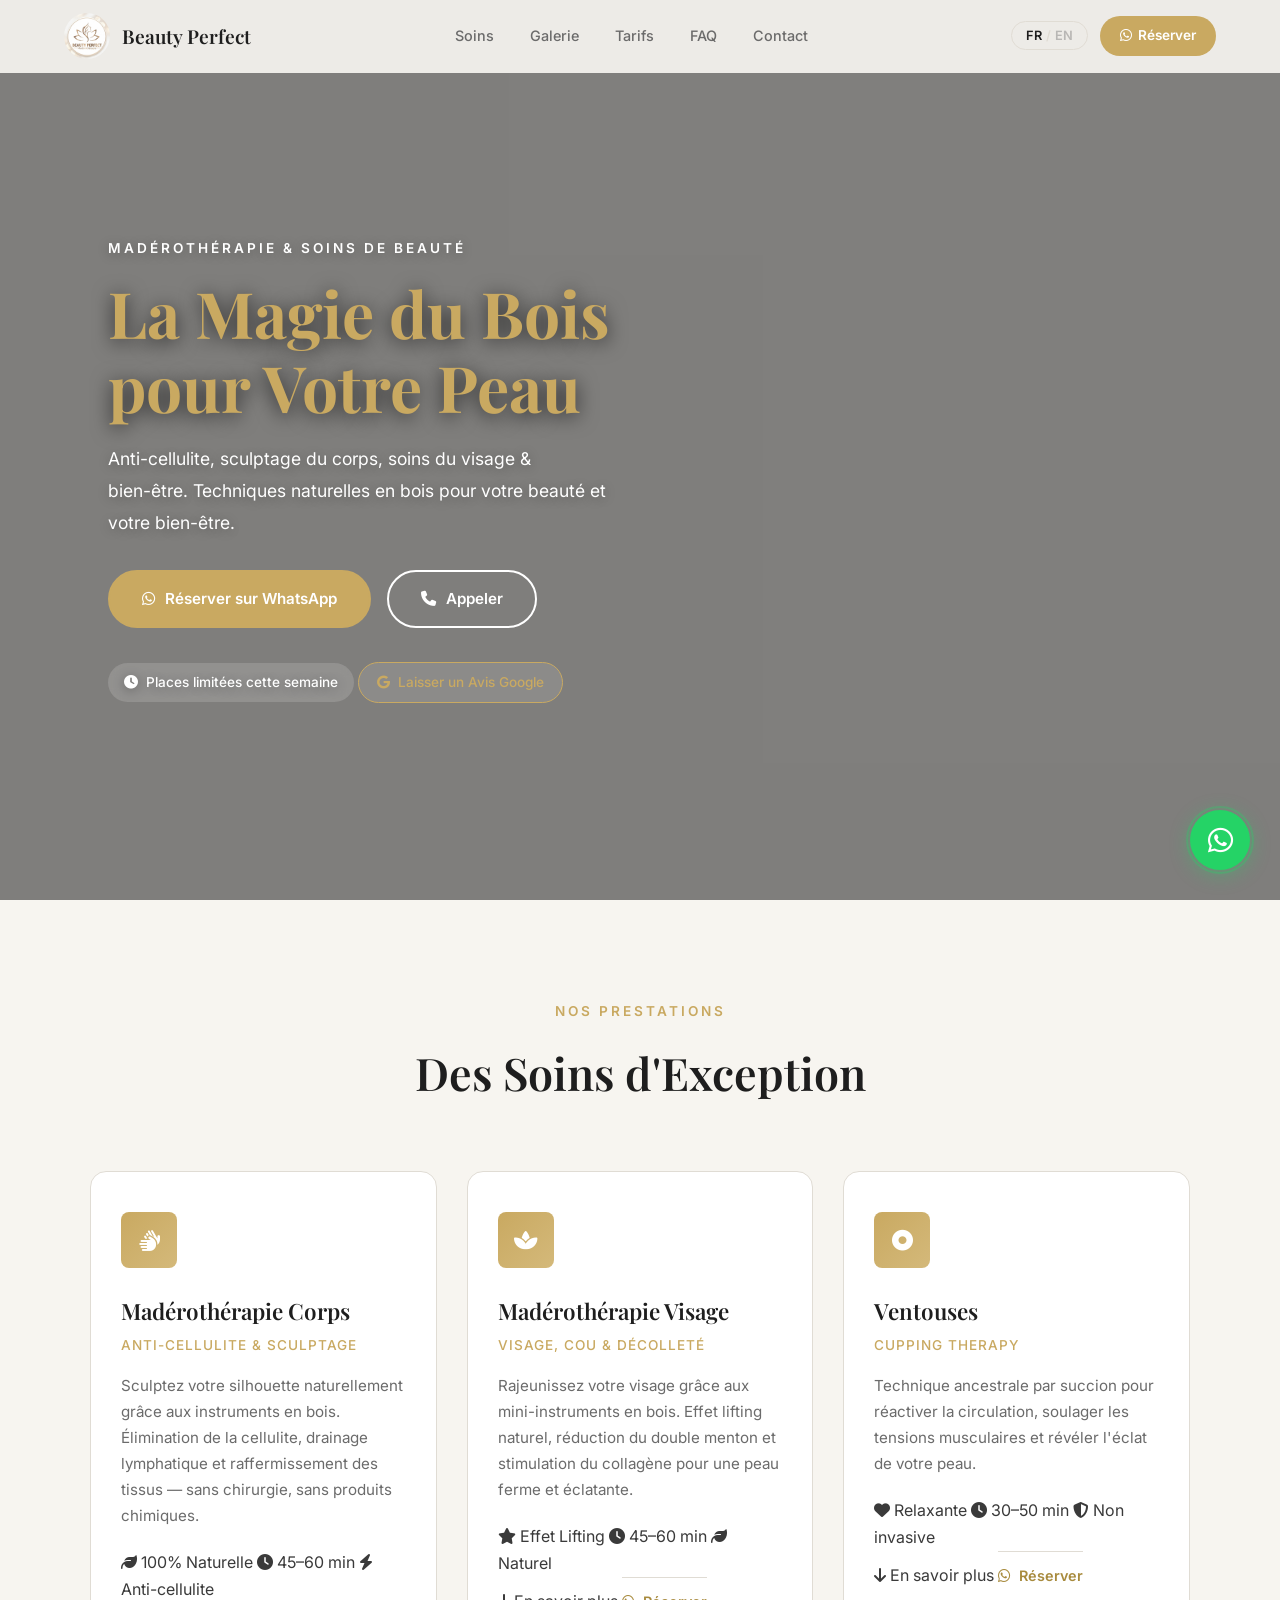
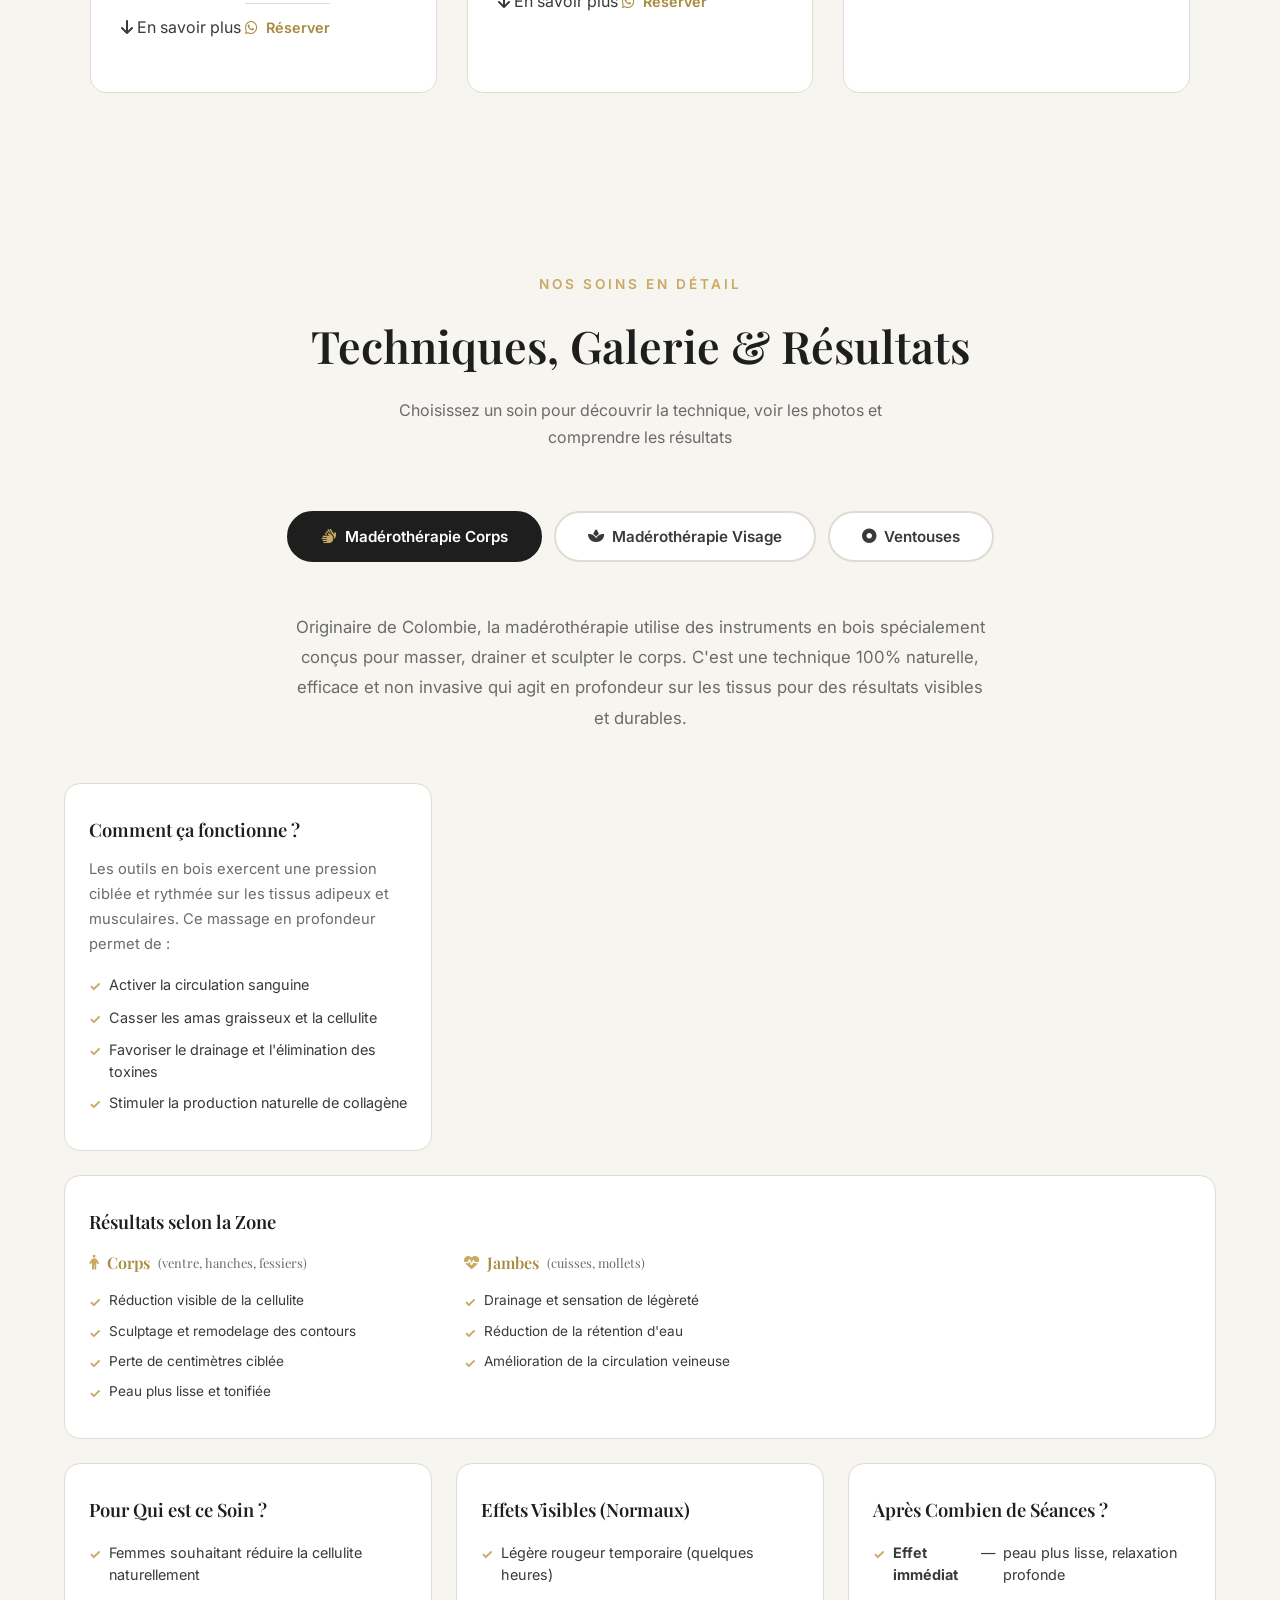
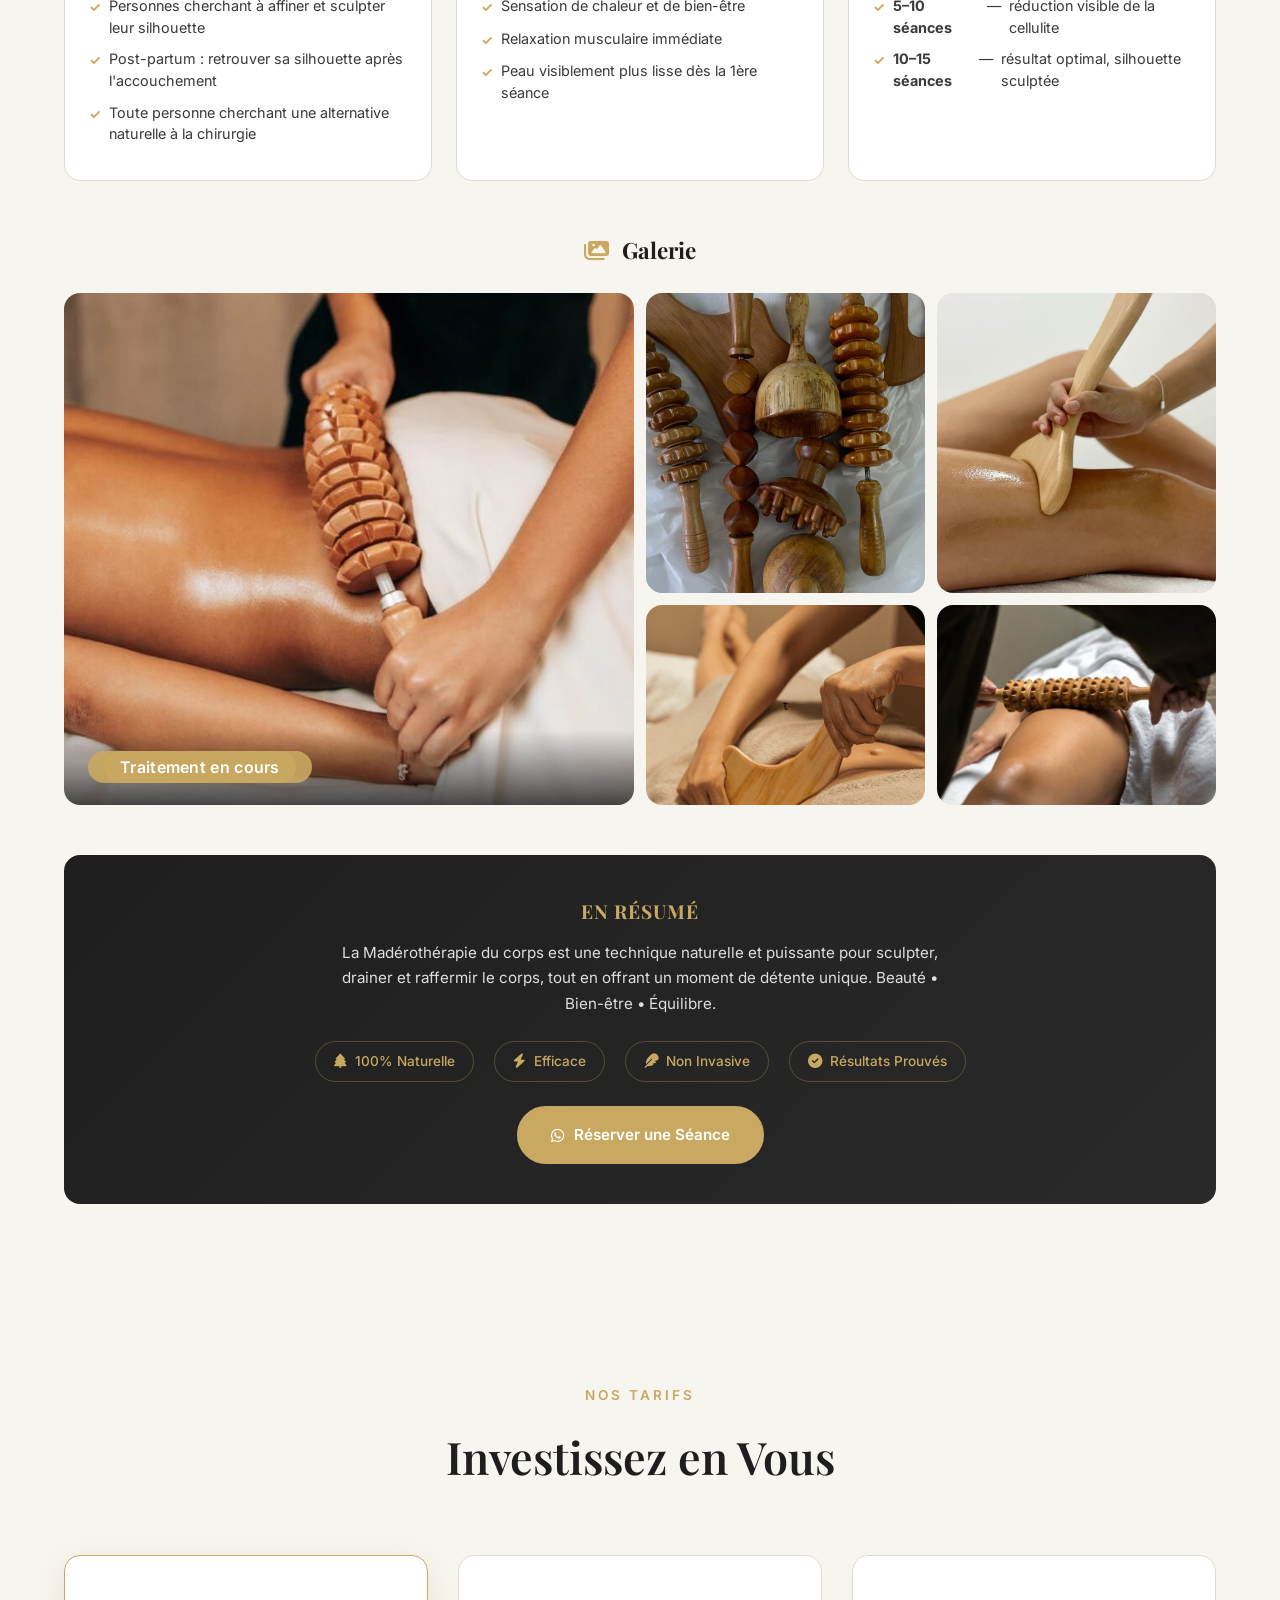
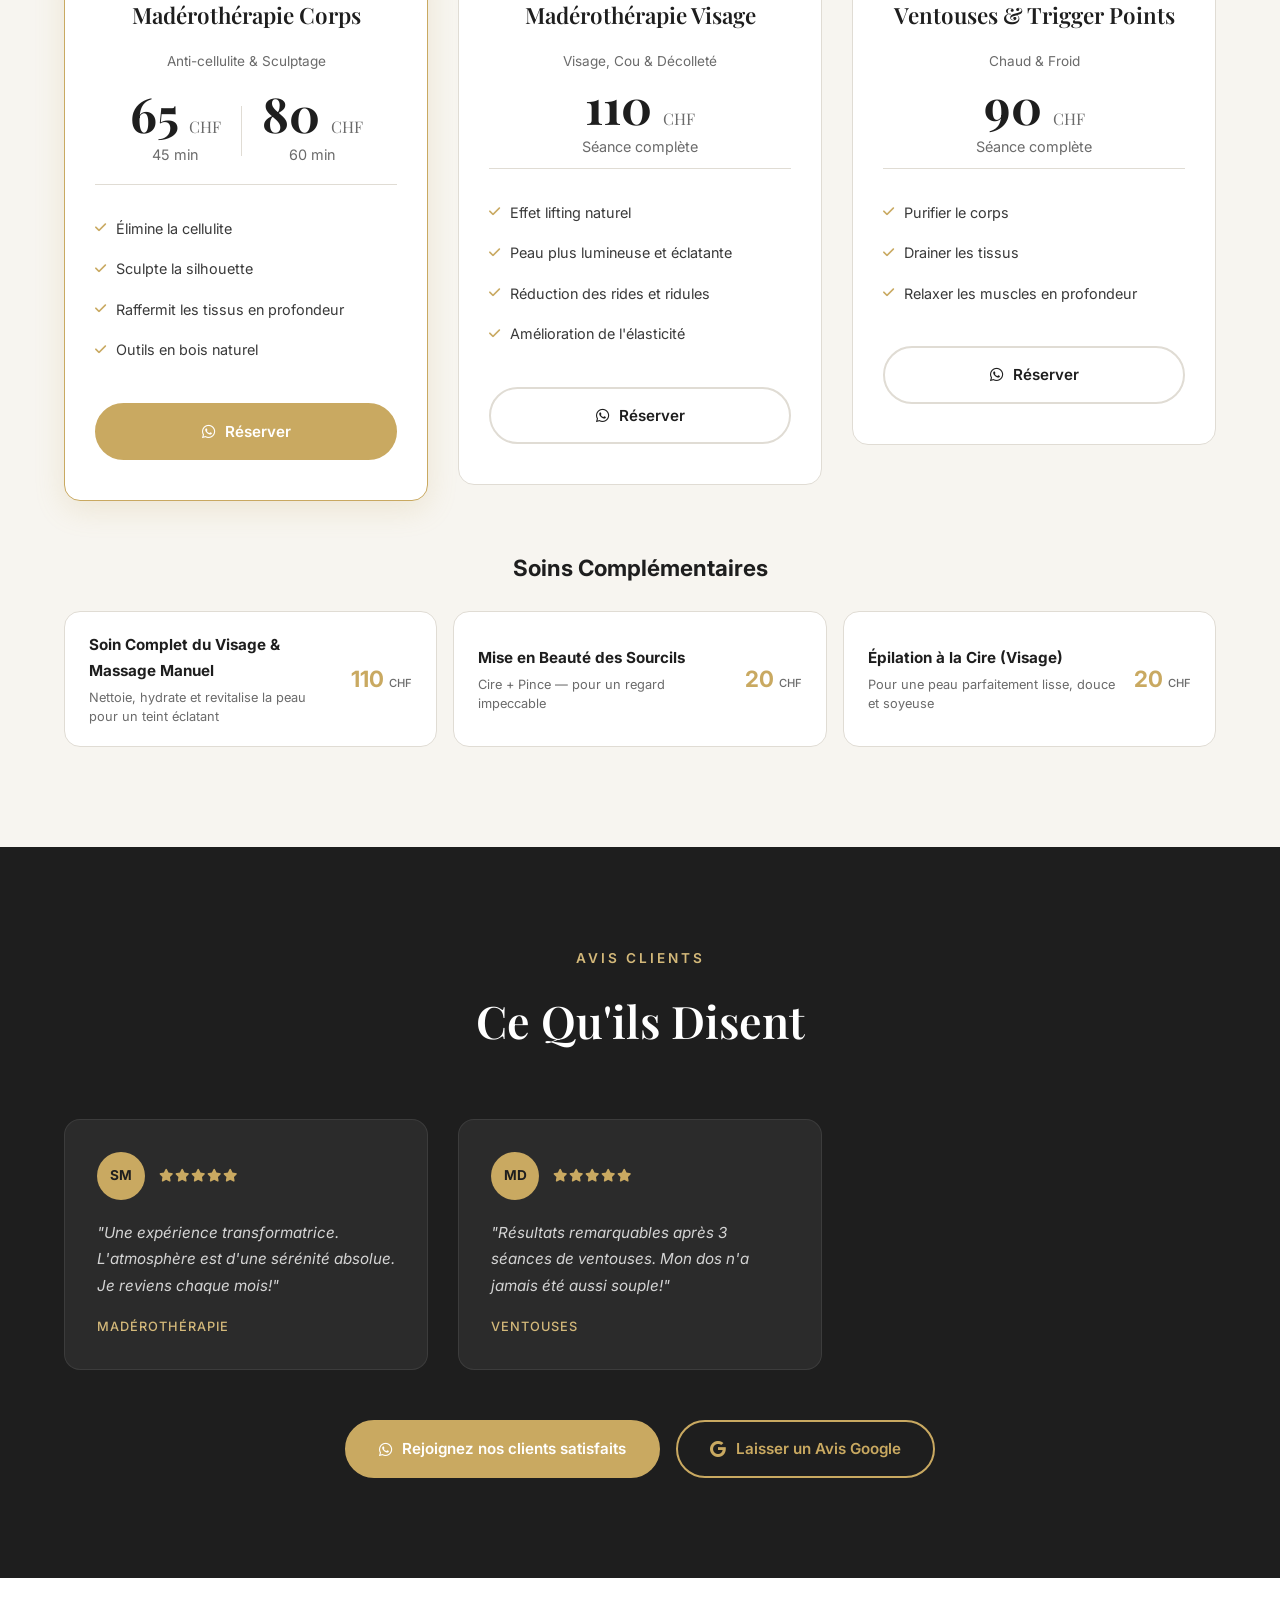
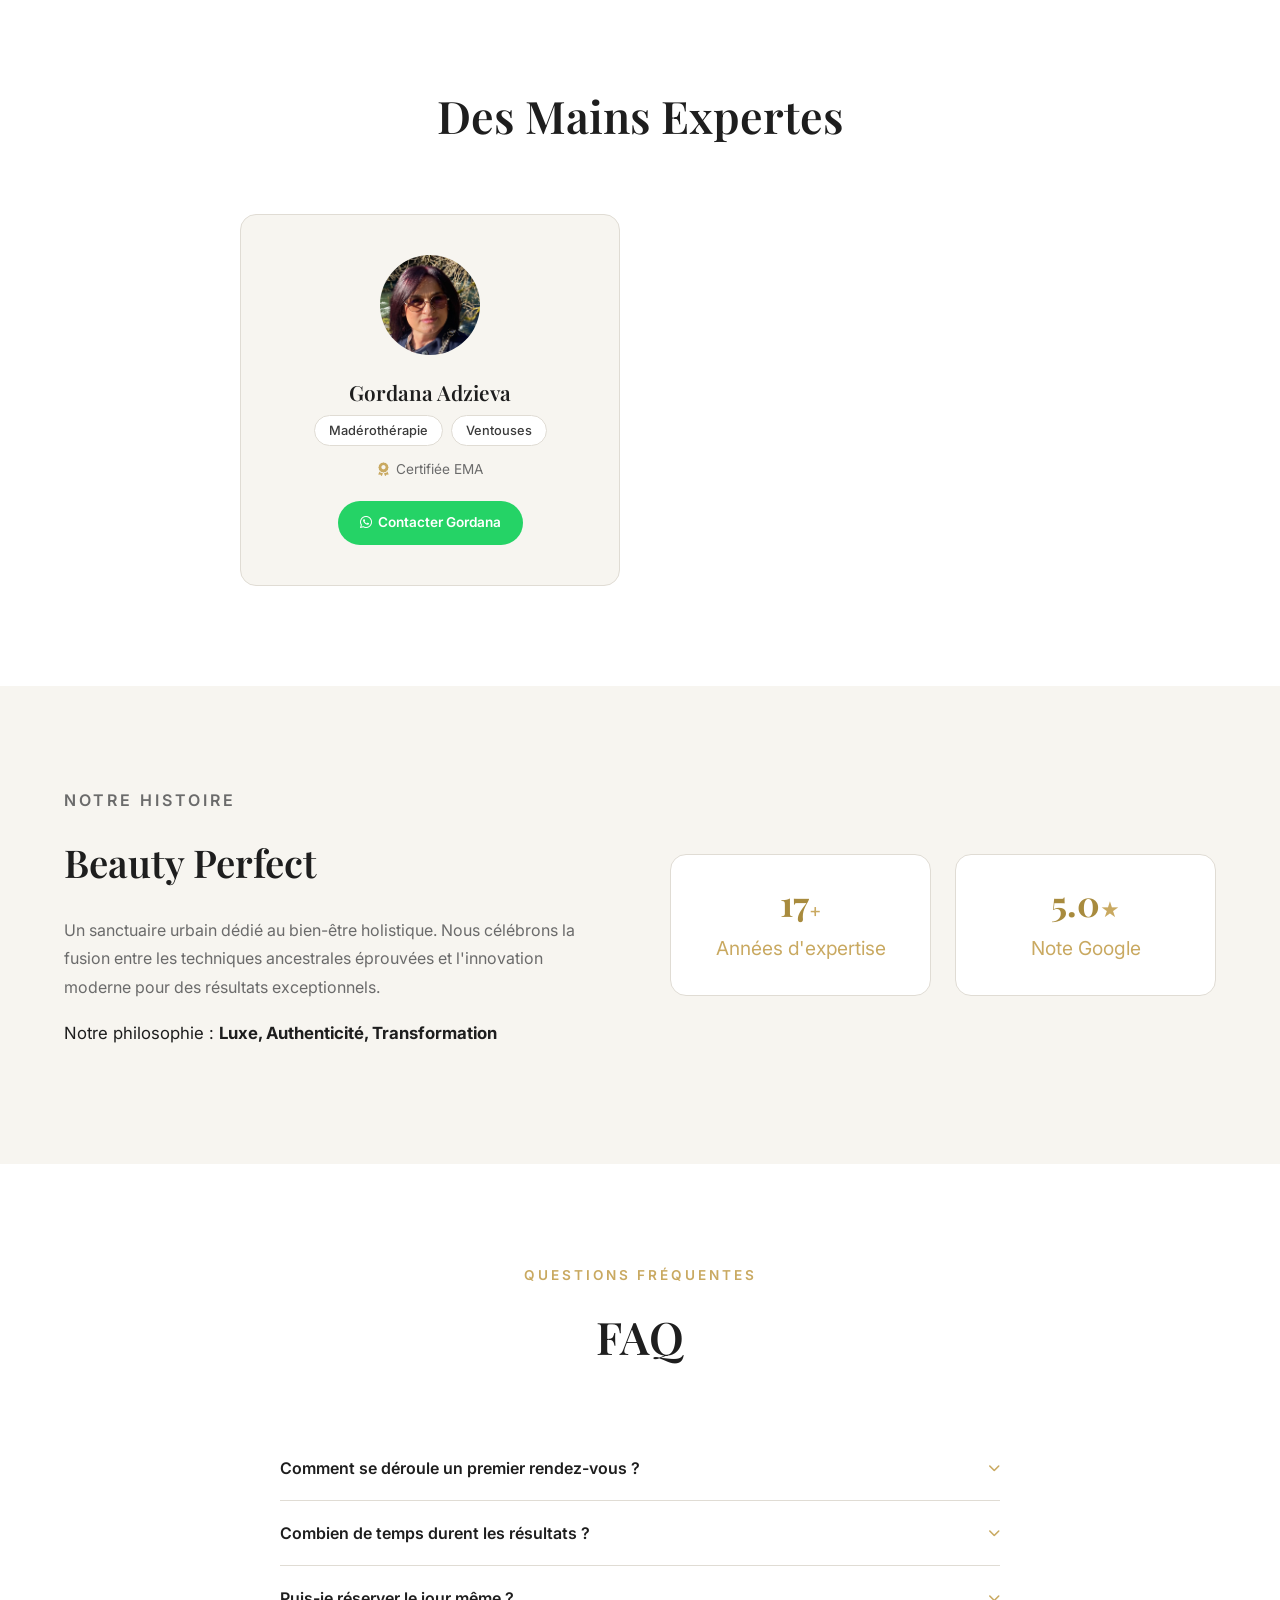
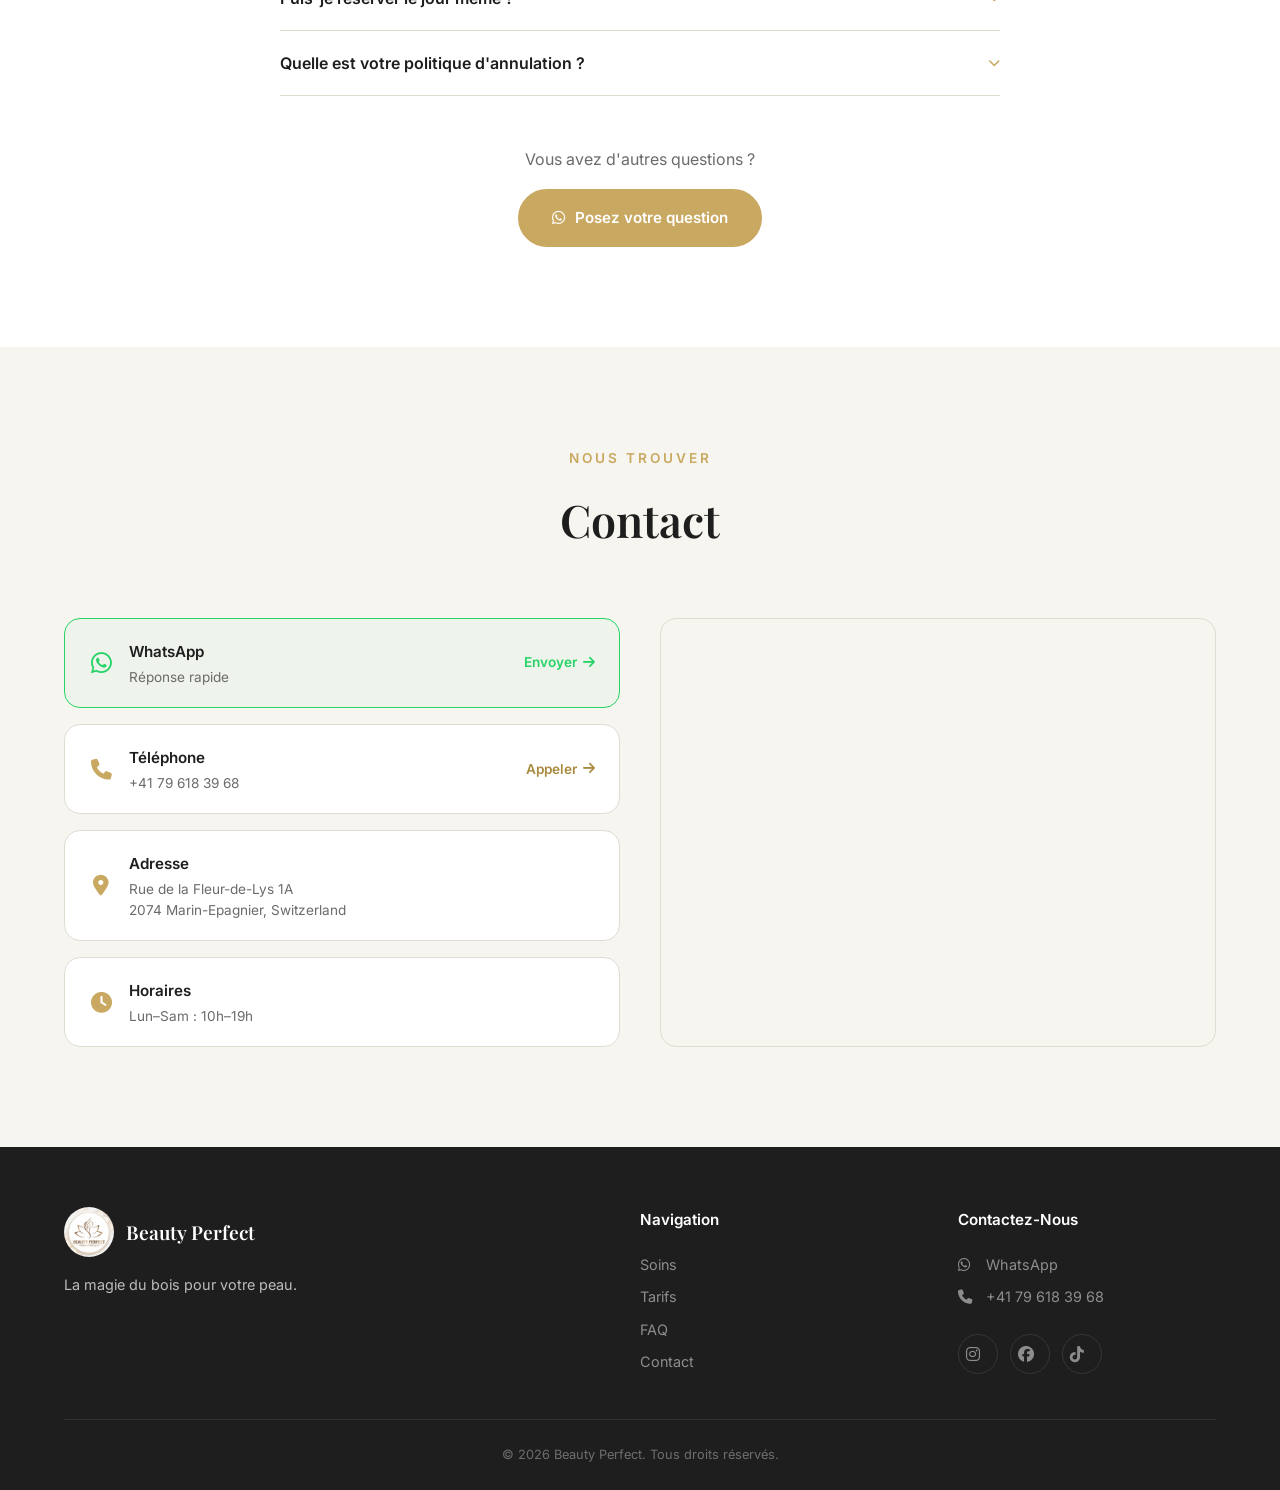
==== commit 4c64fc99: "Update 10.0.0" ====
--- a/index.html
+++ b/index.html
@@ -108,7 +108,7 @@
             "itemOffered": {
               "@type": "Service",
               "name": "Ventouses",
-              "description": "Cupping therapy, drainage lymphatique et relaxation profonde"
+              "description": "Cupping therapy,relaxation profonde"
             }
           }
         ]
@@ -125,20 +125,7 @@
 </head>
 <body>
 
-    <!-- Promo Banner -->
-    <div class="promo-banner" id="promoBanner">
-        <div class="promo-inner">
-            <p>
-                <span data-fr>✨ OFFRE DE BIENVENUE : -20% sur votre 1er soin — Contactez-nous sur WhatsApp</span>
-                <span data-en hidden>✨ WELCOME OFFER: 20% OFF your 1st treatment — Contact us on WhatsApp</span>
-            </p>
-            <a href="https://wa.me/41796183968" target="_blank" rel="noopener" class="promo-link">
-                <i class="fab fa-whatsapp"></i>
-                <span data-fr>Réserver</span><span data-en hidden>Book Now</span>
-            </a>
-            <button class="promo-close" id="promoClose" aria-label="Close">&times;</button>
-        </div>
-    </div>
+    
 
     <!-- Navigation -->
     <nav class="navbar" id="navbar">
@@ -217,7 +204,7 @@
     </section>
 
     <!-- Trust Badges -->
-    <section class="trust-bar">
+    <!-- <section class="trust-bar">
         <div class="container">
             <div class="trust-items">
                 <div class="trust-item">
@@ -237,7 +224,7 @@
                 </div>
             </div>
         </div>
-    </section>
+    </section> -->
 
     <!-- Services Section -->
     <section id="services" class="services">
@@ -322,7 +309,7 @@
                         <h4><span data-fr>Comment ça fonctionne ?</span><span data-en hidden>How does it work?</span></h4>
                         <p><span data-fr>Les outils en bois exercent une pression ciblée et rythmée sur les tissus adipeux et musculaires. Ce massage en profondeur permet de :</span><span data-en hidden>The wooden tools apply targeted, rhythmic pressure on adipose and muscle tissues. This deep massage allows:</span></p>
                         <ul>
-                            <li><span data-fr>Activer la circulation sanguine et lymphatique</span><span data-en hidden>Activate blood and lymphatic circulation</span></li>
+                            <li><span data-fr>Activer la circulation sanguine </span><span data-en hidden>Activate blood and lymphatic circulation</span></li>
                             <li><span data-fr>Casser les amas graisseux et la cellulite</span><span data-en hidden>Break down fat deposits and cellulite</span></li>
                             <li><span data-fr>Favoriser le drainage et l'élimination des toxines</span><span data-en hidden>Promote drainage and toxin elimination</span></li>
                             <li><span data-fr>Stimuler la production naturelle de collagène</span><span data-en hidden>Stimulate natural collagen production</span></li>
@@ -798,8 +785,8 @@
                 <div class="team-card">
                     <div class="team-photo"><img src="images/gordanaadzievaavataroficijalen.jpg" alt="Gordana Adzieva — Esthéticienne spécialiste madérothérapie Neuchâtel" class="team-avatar-img"></div>
                     <h3>Gordana Adzieva</h3>
-                    <p class="team-role">Esthéticienne</p>
-                    <p class="team-exp"><span data-fr>20+ ans d'expérience</span><span data-en hidden>20+ years experience</span></p>
+                    <!-- <p class="team-role">Esthéticienne</p> -->
+                    <!-- <p class="team-exp"><span data-fr>20+ ans d'expérience</span><span data-en hidden>20+ years experience</span></p> -->
                     <div class="team-specialties"><span>Madérothérapie</span><span>Ventouses</span></div>
                     <div class="team-certs"><i class="fas fa-award"></i> <span data-fr>Certifiée EMA</span><span data-en hidden>EMA Certified</span></div>
                     <a href="https://wa.me/41796183968?text=Bonjour%20Gordana%2C%20je%20souhaite%20prendre%20rendez-vous" target="_blank" rel="noopener" class="team-cta"><i class="fab fa-whatsapp"></i> <span data-fr>Contacter Gordana</span><span data-en hidden>Contact Gordana</span></a>
@@ -843,10 +830,10 @@
                     <button class="faq-question"><span data-fr>Combien de temps durent les résultats ?</span><span data-en hidden>How long do results last?</span><i class="fas fa-chevron-down"></i></button>
                     <div class="faq-answer"><p><span data-fr>La madérothérapie offre des effets visibles dès la première séance, avec des résultats optimaux après 3 à 6 séances. Les soins du visage montrent un éclat immédiat qui dure 1 à 2 semaines.</span><span data-en hidden>Maderotherapy shows visible effects from the first session, with optimal results after 3 to 6 sessions. Facial treatments show an immediate glow lasting 1 to 2 weeks.</span></p></div>
                 </div>
-                <div class="faq-item">
+                <!-- <div class="faq-item">
                     <button class="faq-question"><span data-fr>Est-ce adapté aux peaux sensibles ?</span><span data-en hidden>Is it suitable for sensitive skin?</span><i class="fas fa-chevron-down"></i></button>
                     <div class="faq-answer"><p><span data-fr>Absolument. Nous utilisons exclusivement des produits naturels hypoallergéniques. Lors de la consultation, nous évaluons votre type de peau et adaptons le protocole en conséquence.</span><span data-en hidden>Absolutely. We exclusively use hypoallergenic natural products. During the consultation, we evaluate your skin type and adapt the protocol accordingly.</span></p></div>
-                </div>
+                </div> -->
                 <div class="faq-item">
                     <button class="faq-question"><span data-fr>Puis-je réserver le jour même ?</span><span data-en hidden>Can I book a same-day appointment?</span><i class="fas fa-chevron-down"></i></button>
                     <div class="faq-answer"><p><span data-fr>Oui, sous réserve de disponibilité. Envoyez-nous un message WhatsApp et nous vous confirmerons dans les 30 minutes.</span><span data-en hidden>Yes, subject to availability. Send us a WhatsApp message and we'll confirm within 30 minutes.</span></p></div>
@@ -888,7 +875,7 @@
                     </div>
                     <div class="contact-card">
                         <i class="fas fa-clock"></i>
-                        <div><h4><span data-fr>Horaires</span><span data-en hidden>Hours</span></h4><p><span data-fr>Lun–Sam : 10h–19h<br>Dim : Sur rendez-vous</span><span data-en hidden>Mon–Sat: 10am–7pm<br>Sun: By appointment</span></p></div>
+                        <div><h4><span data-fr>Horaires</span><span data-en hidden>Hours</span></h4><p><span data-fr>Lun–Sam : 10h–19h<br></span><span data-en hidden>Mon–Sat: 10am–7pm<br></span></p></div>
                     </div>
                 </div>
                 <div class="contact-map">
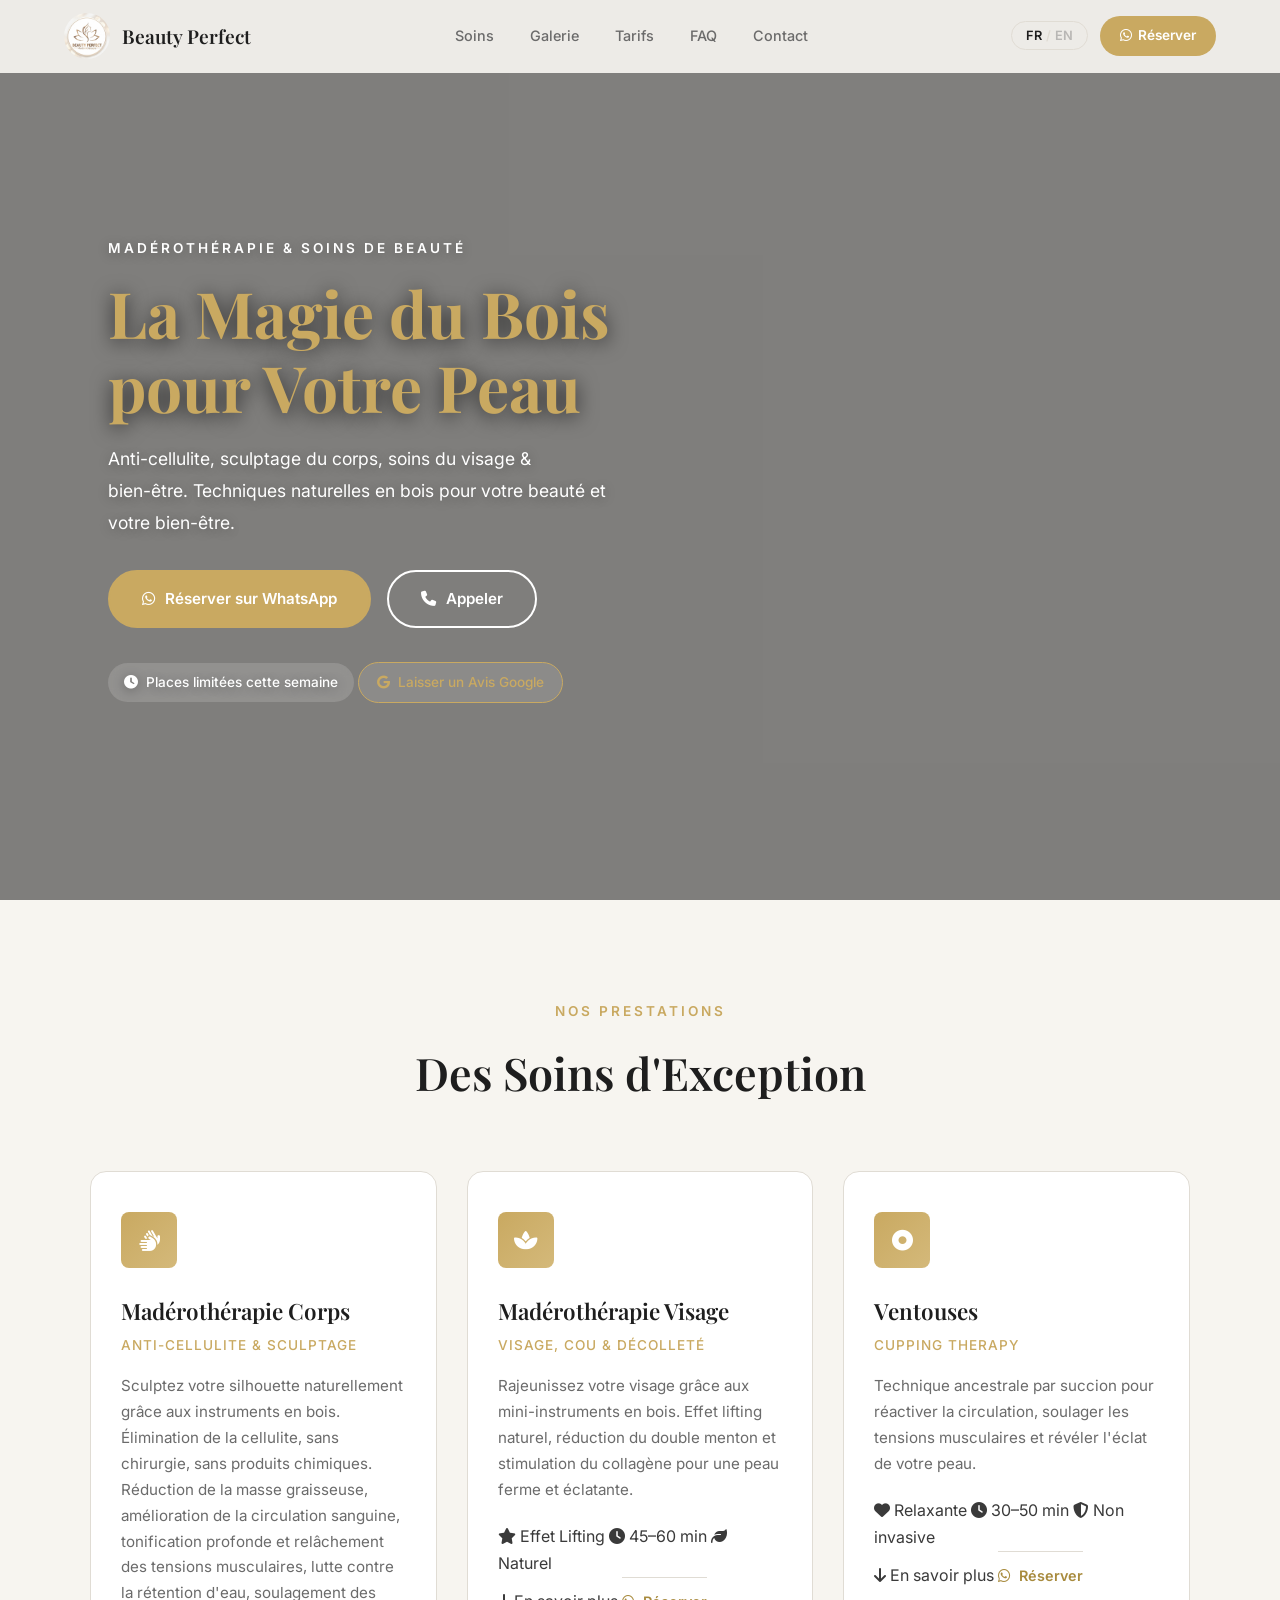
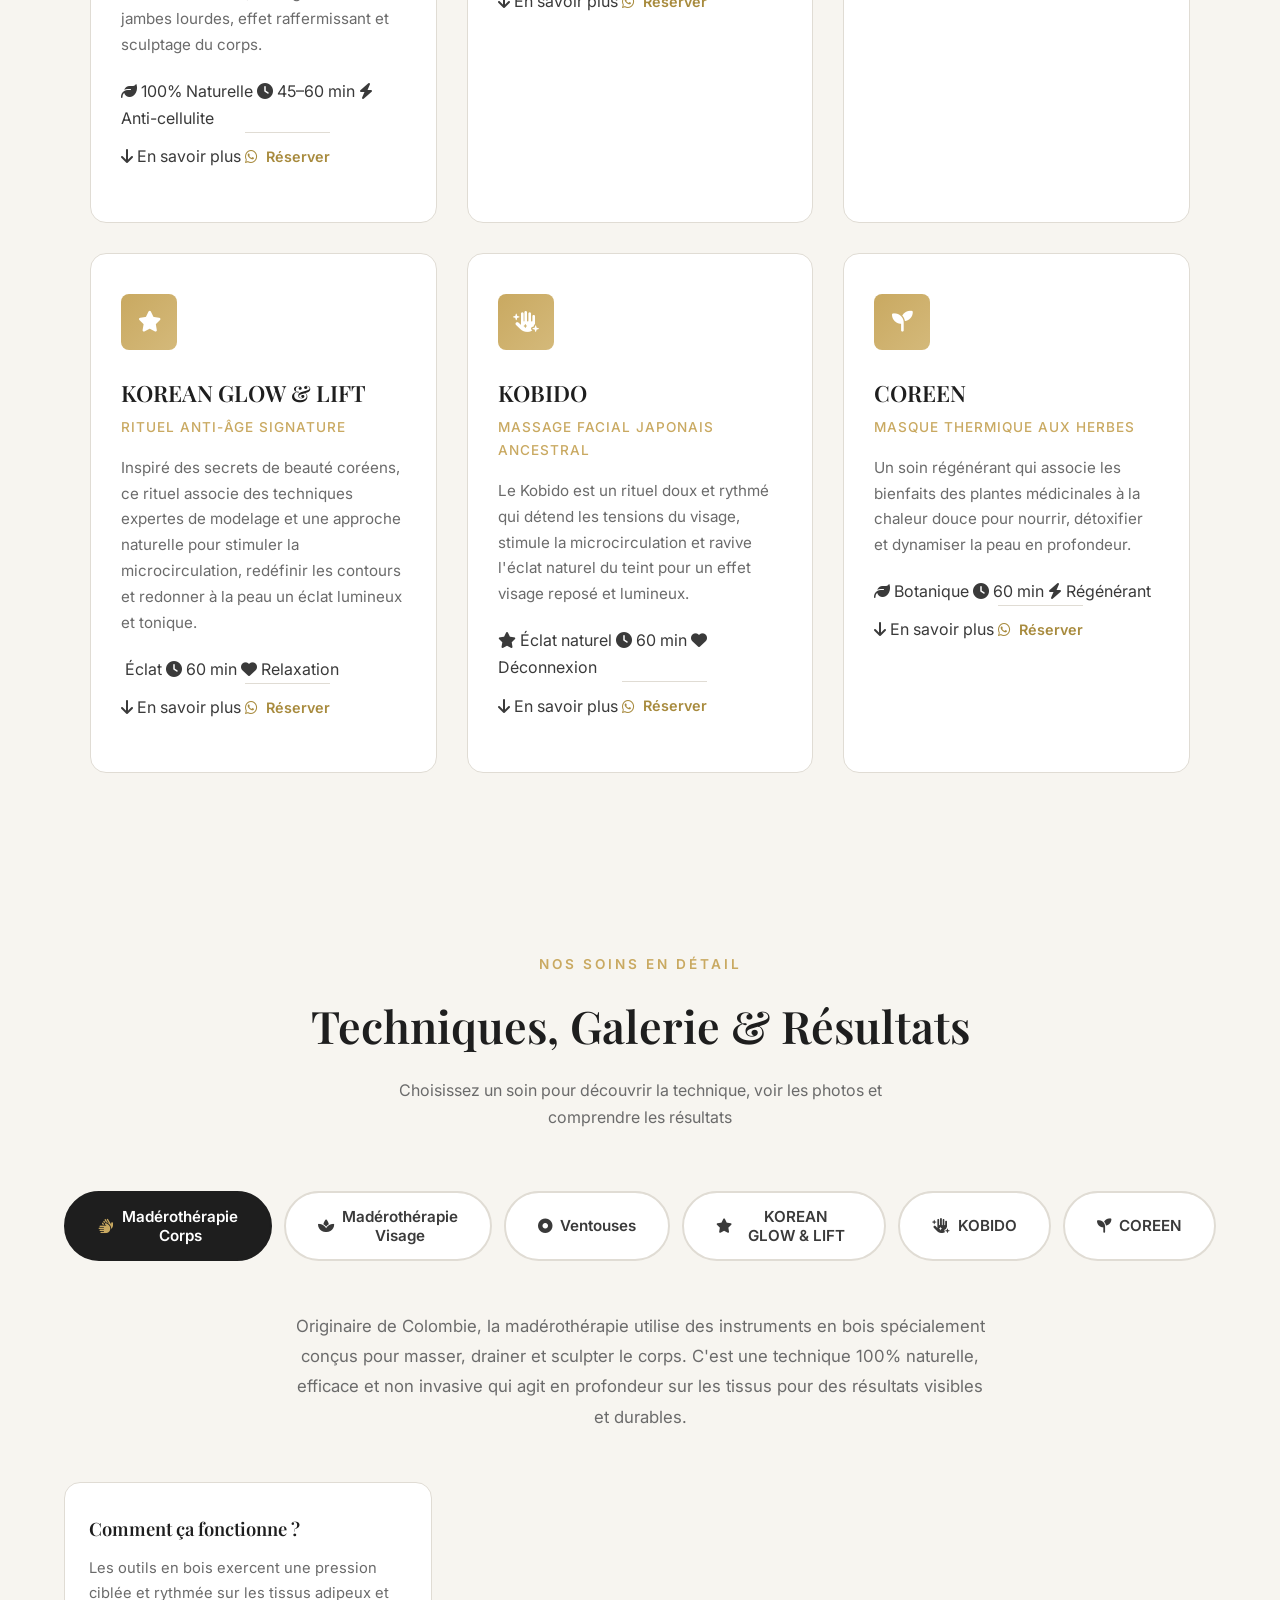
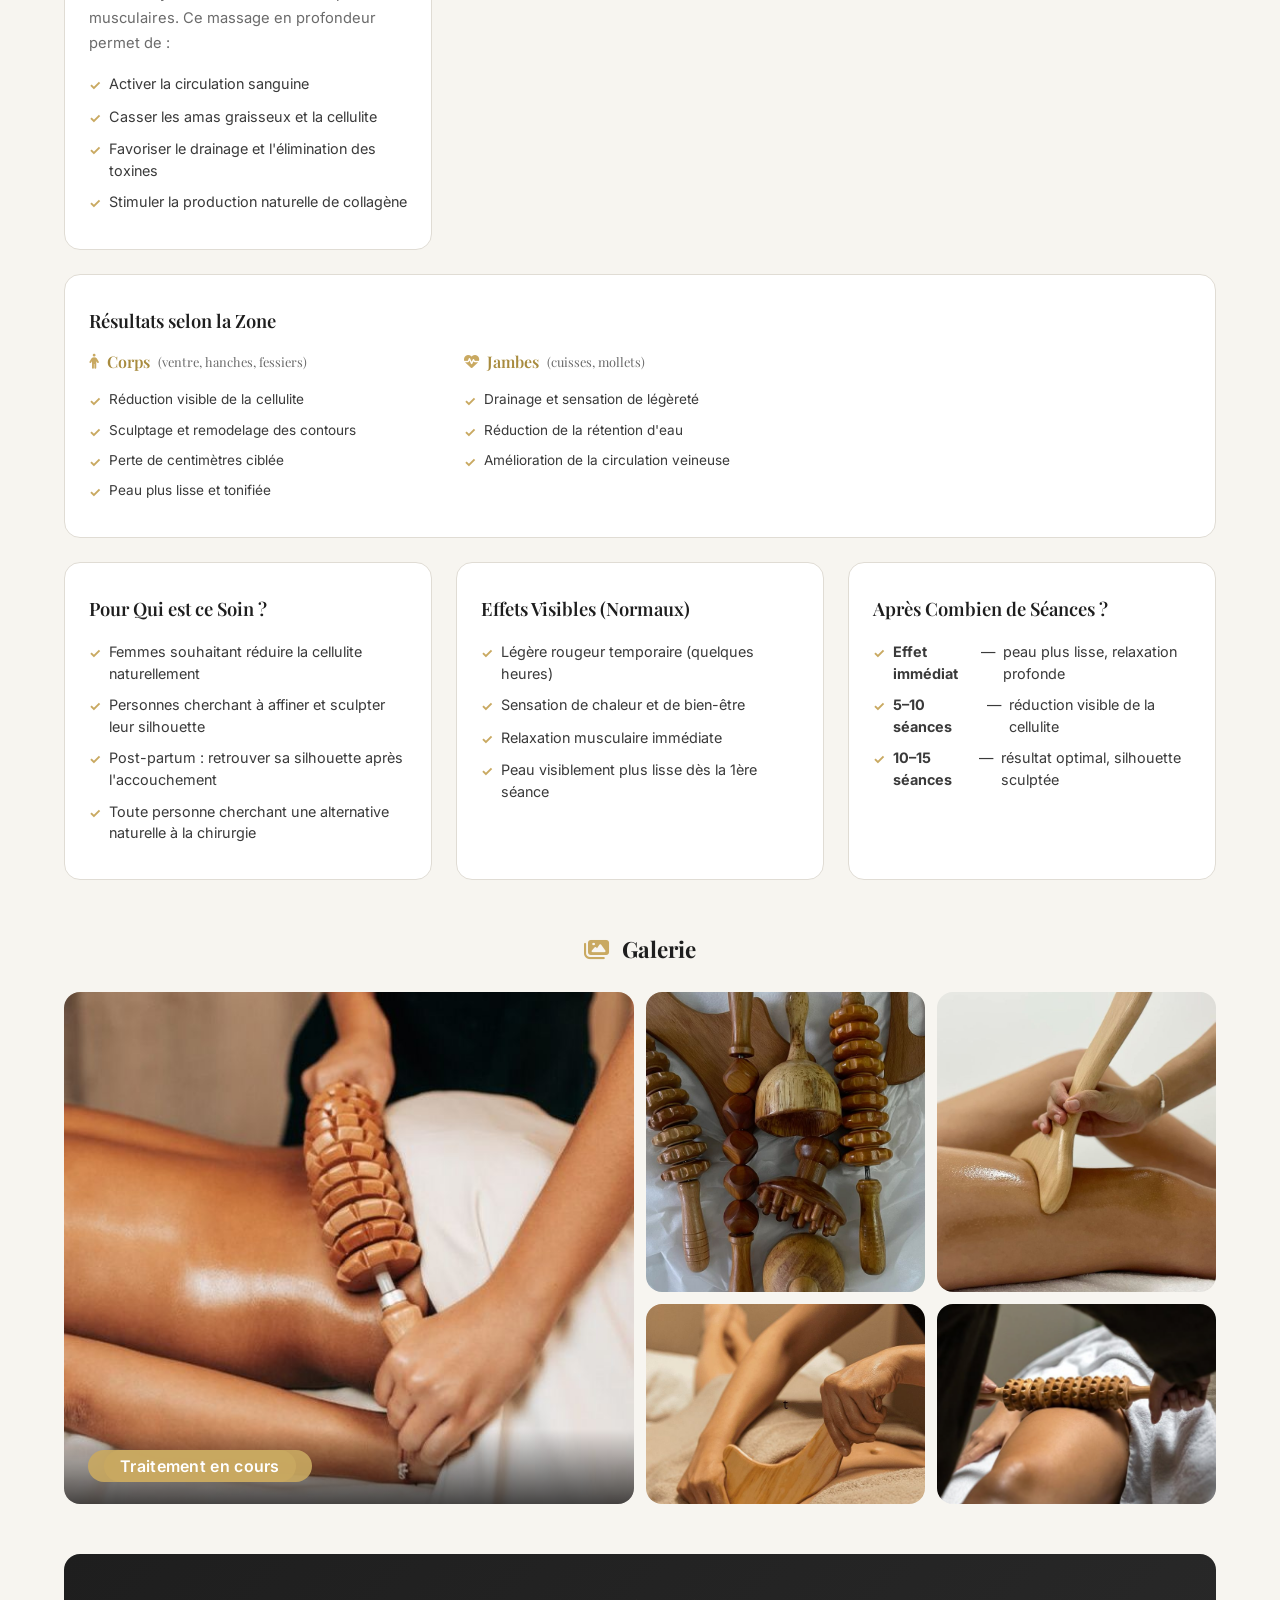
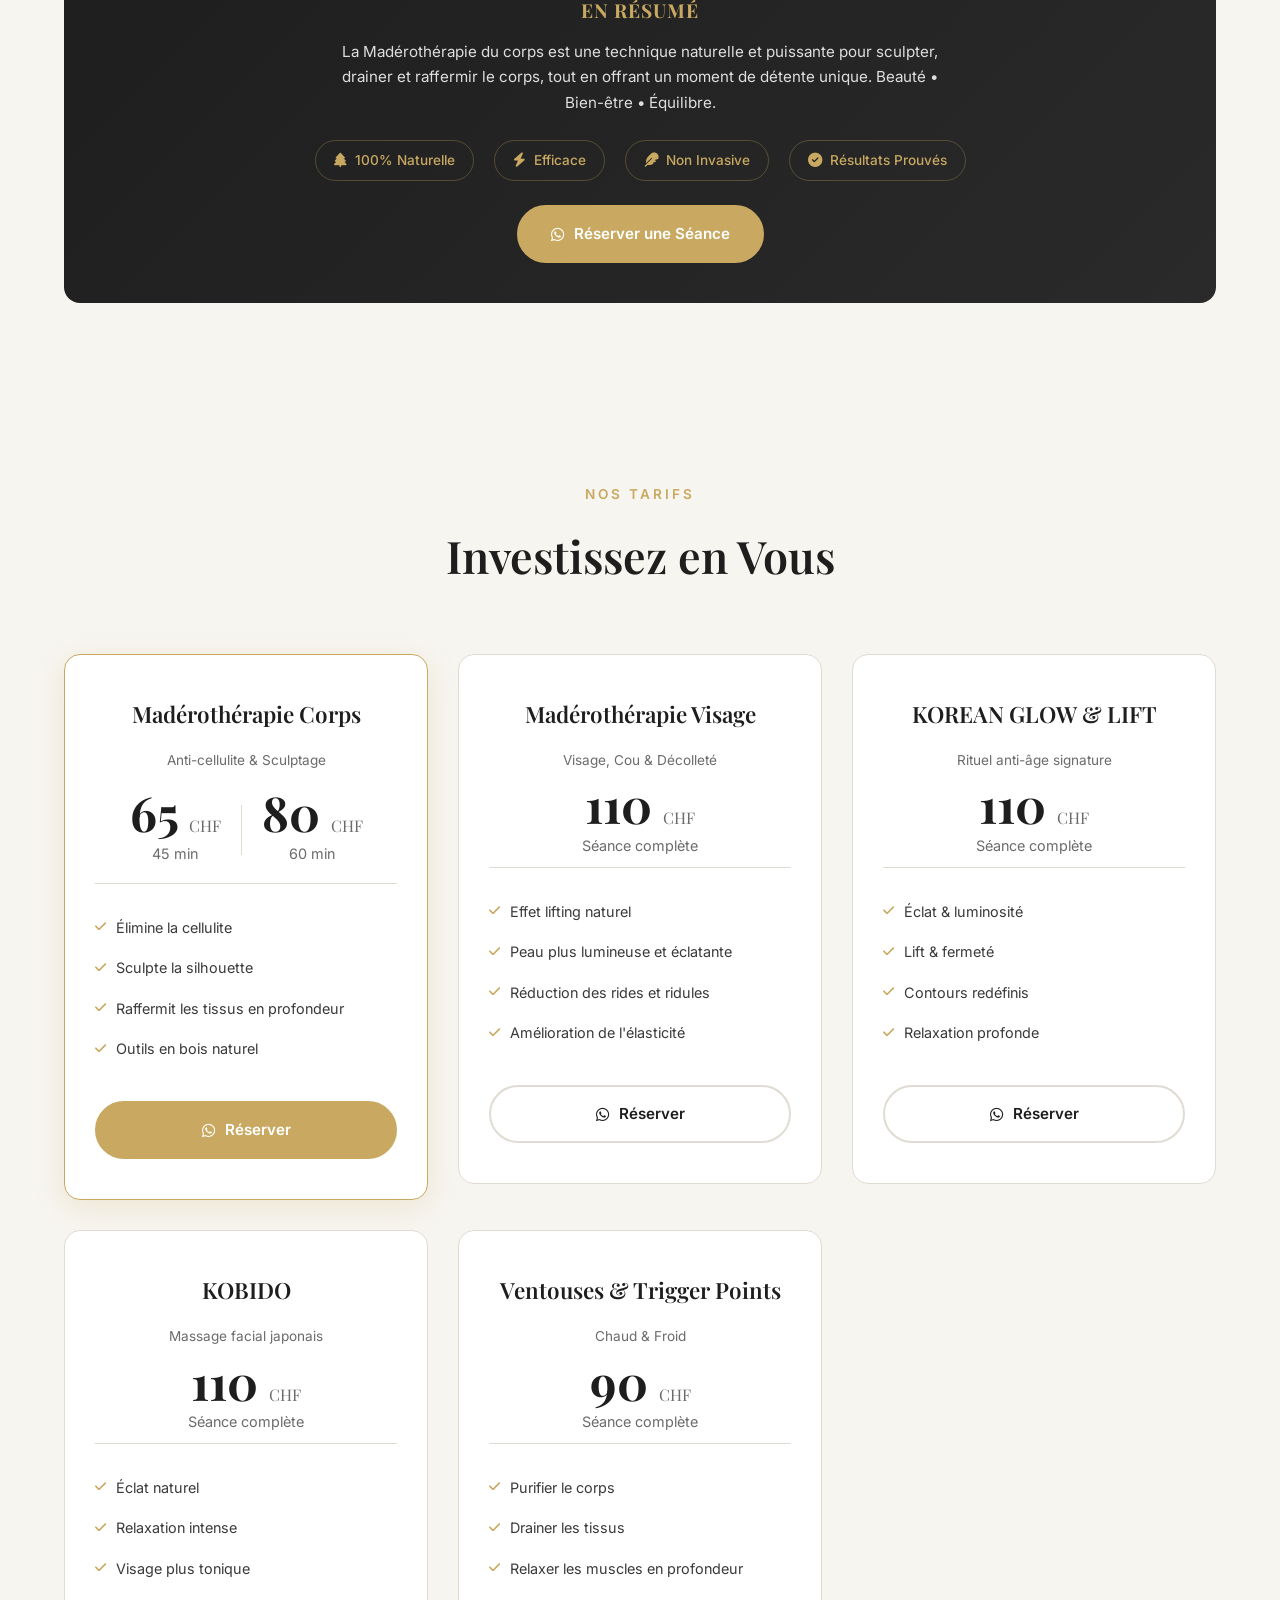
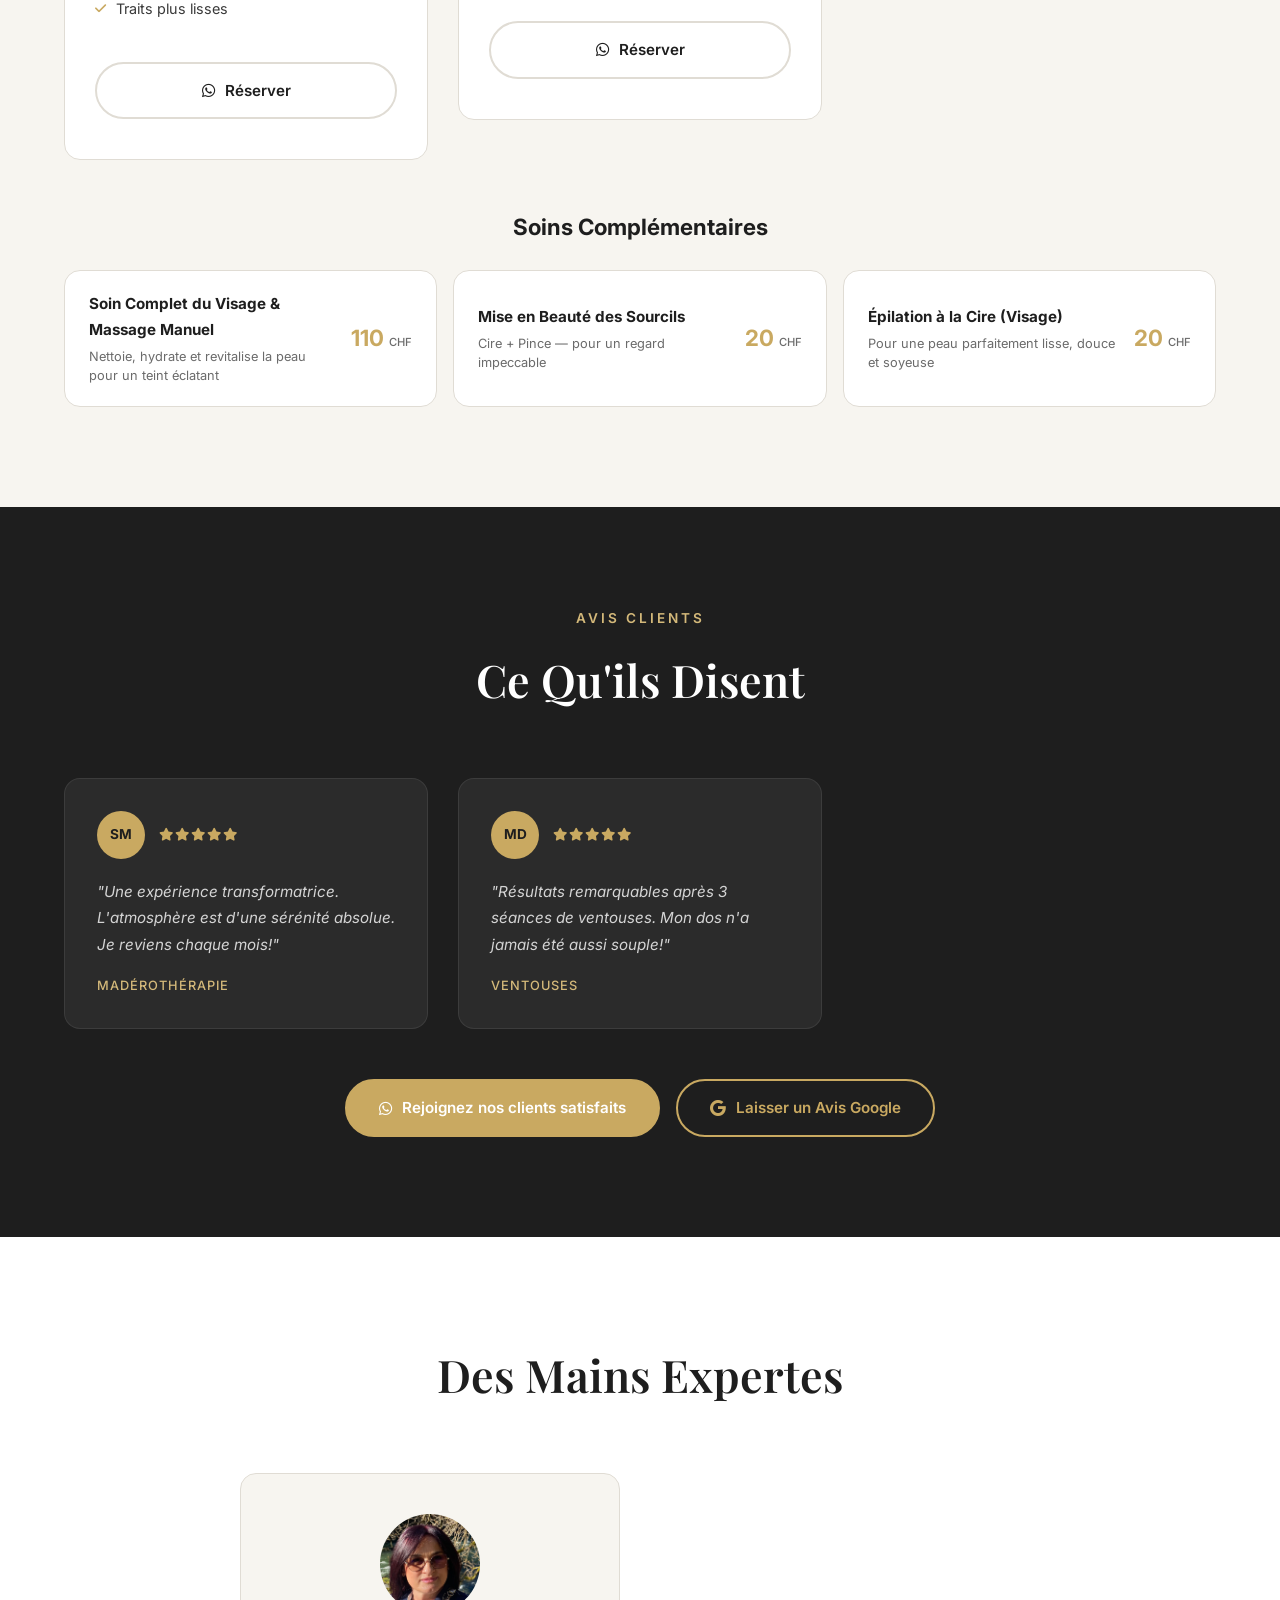
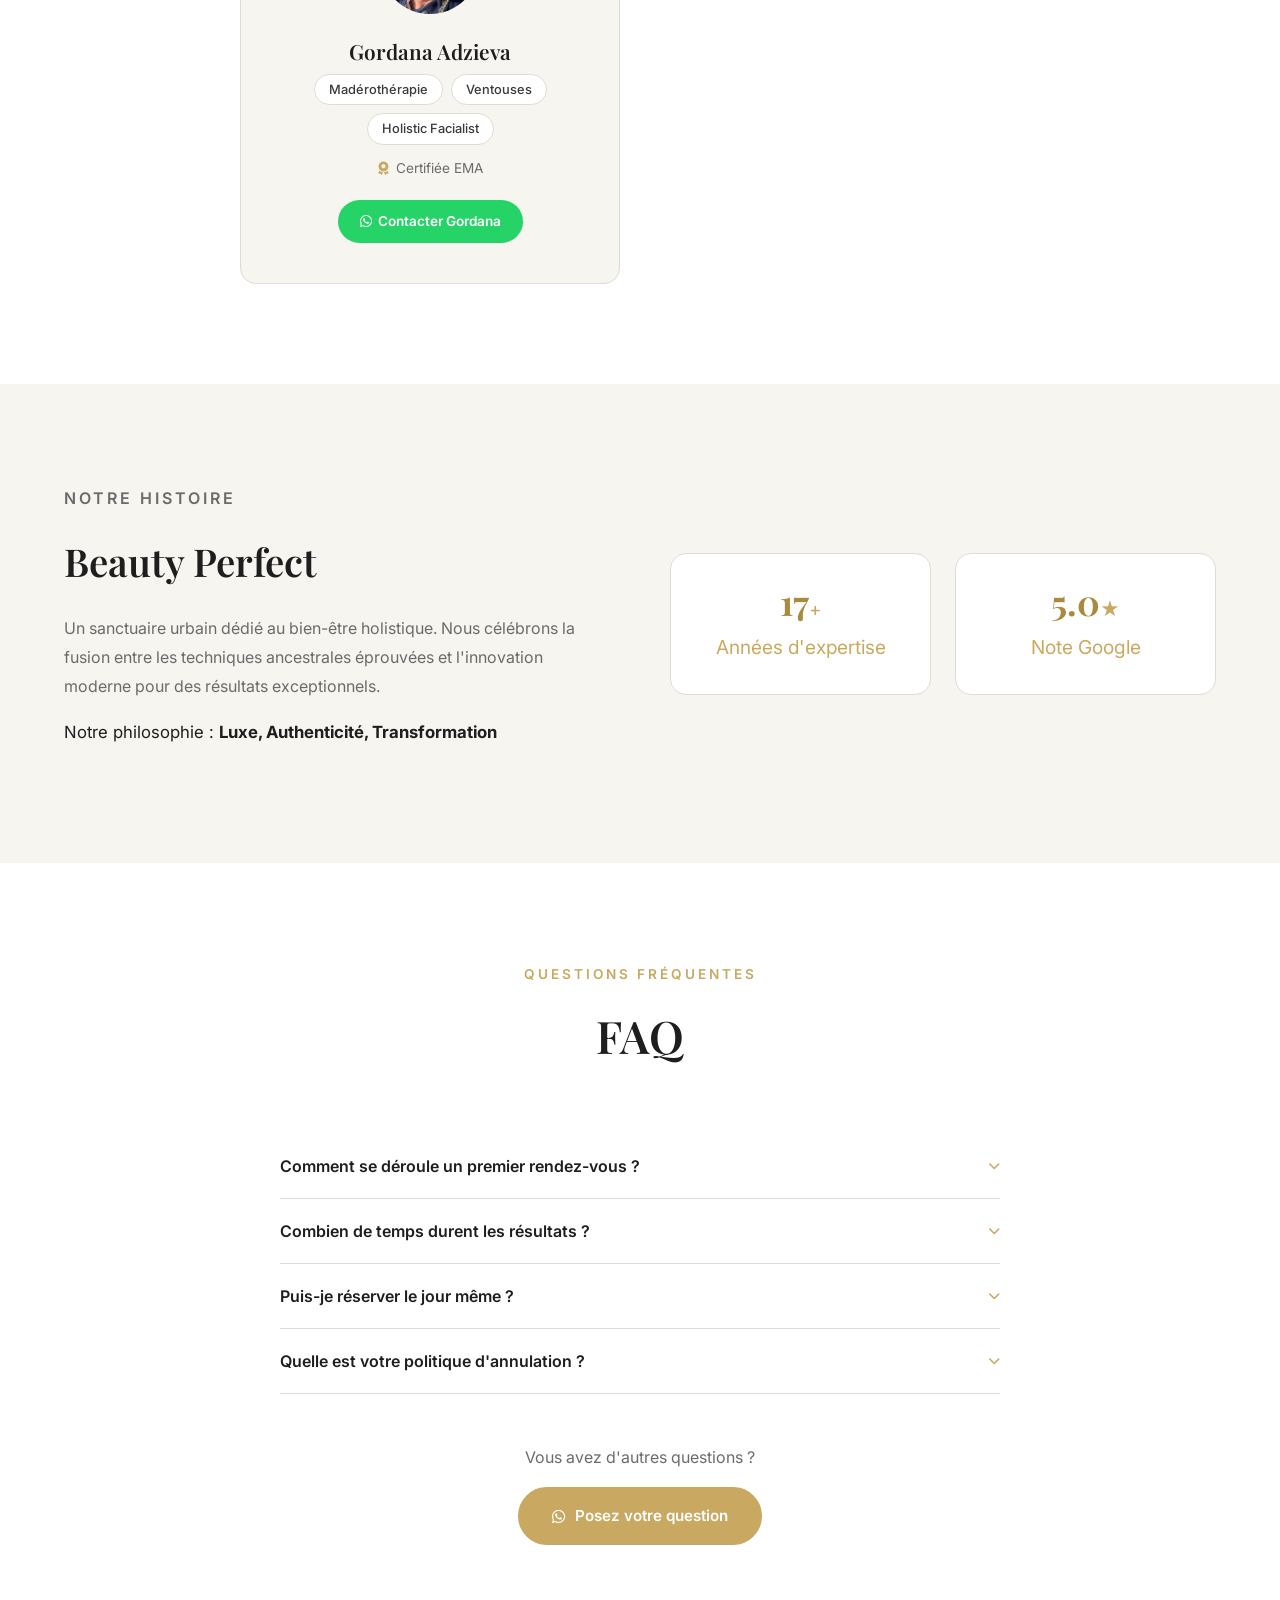
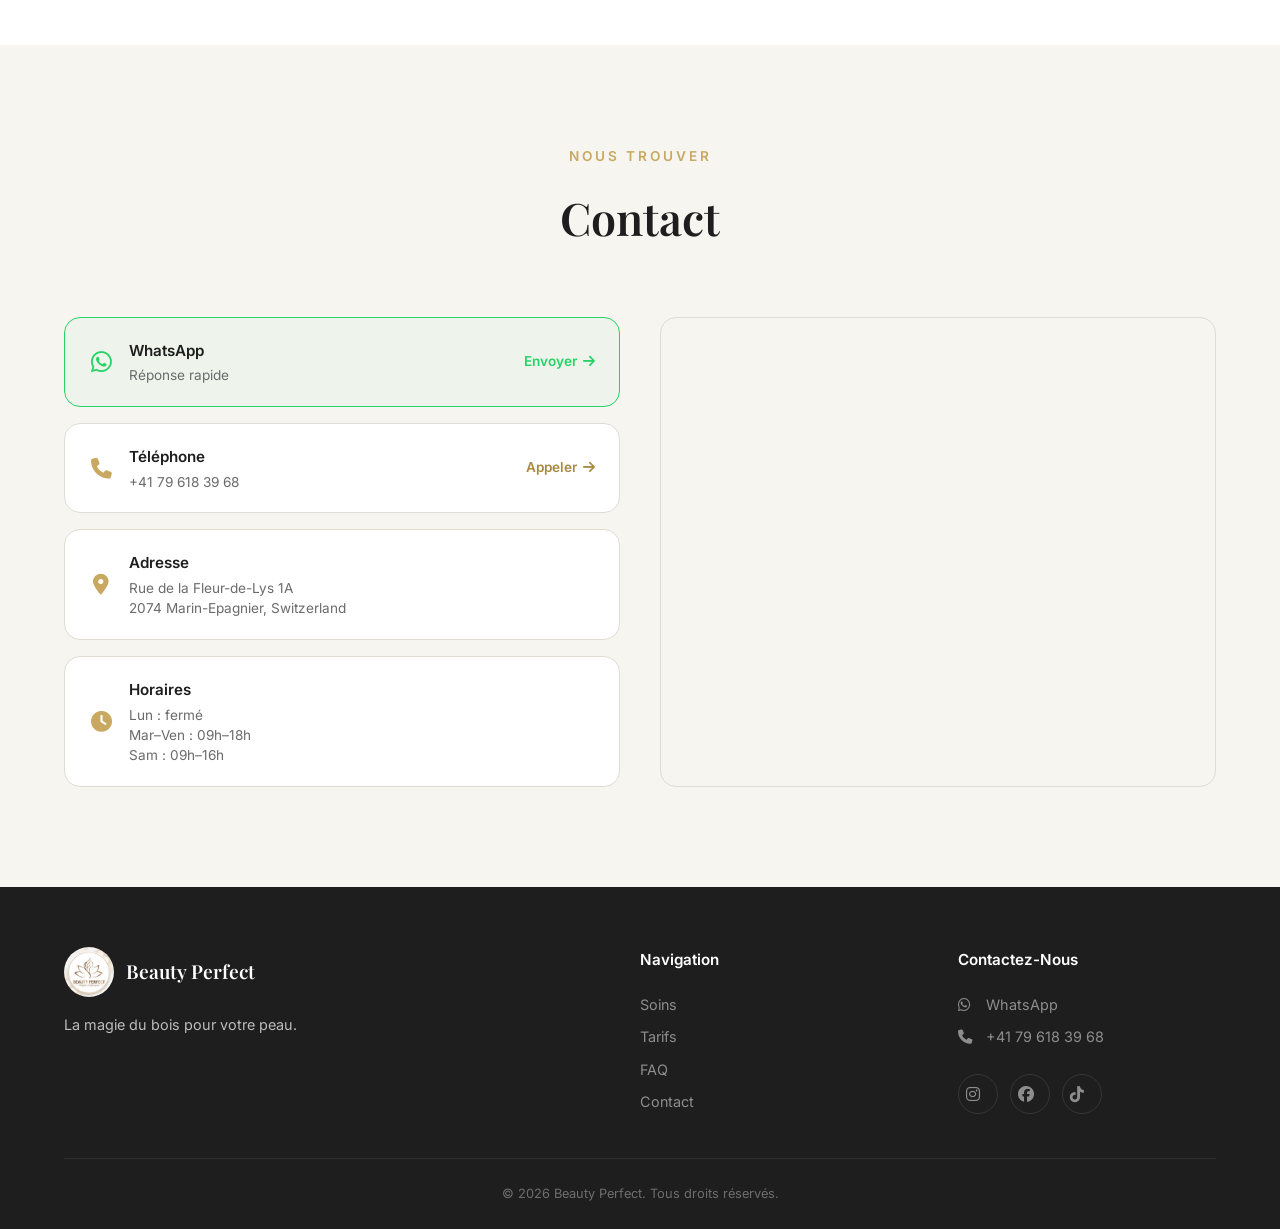
==== commit 6bd4c08b: "Update 11.0.0 (BIG)" ====
--- a/index.html
+++ b/index.html
@@ -238,7 +238,7 @@
                     <div class="service-icon"><i class="fas fa-hands"></i></div>
                     <h3><span data-fr>Madérothérapie Corps</span><span data-en hidden>Body Maderotherapy</span></h3>
                     <p class="service-subtitle"><span data-fr>Anti-cellulite & Sculptage</span><span data-en hidden>Anti-cellulite & Sculpting</span></p>
-                    <p class="service-desc"><span data-fr>Sculptez votre silhouette naturellement grâce aux instruments en bois. Élimination de la cellulite, drainage lymphatique et raffermissement des tissus — sans chirurgie, sans produits chimiques.</span><span data-en hidden>Sculpt your figure naturally with wooden instruments. Cellulite elimination, lymphatic drainage and tissue firming — no surgery, no chemicals.</span></p>
+                    <p class="service-desc"><span data-fr>Sculptez votre silhouette naturellement grâce aux instruments en bois. Élimination de la cellulite, sans chirurgie, sans produits chimiques. Réduction de la masse graisseuse, amélioration de la circulation sanguine, tonification profonde et relâchement des tensions musculaires, lutte contre la rétention d'eau, soulagement des jambes lourdes, effet raffermissant et sculptage du corps.</span><span data-en hidden>Sculpt your figure naturally with wooden instruments. Cellulite elimination, lymphatic drainage and tissue firming — no surgery, no chemicals. Fat Mass Reduction: helps reduce body fat mass. Circulation &amp; Muscle Relief: improves blood circulation, provides deep toning, and relieves muscle tension. Anti-Fluid Retention: helps combat water retention. Relief for Heavy Legs: alleviates the feeling of heavy, tired legs. Firming Effect: tightens and firms skin texture. Body Sculpting: contours and reshapes the body silhouette.</span></p>
                     <div class="service-highlights">
                         <span class="service-highlight"><i class="fas fa-leaf"></i> <span data-fr>100% Naturelle</span><span data-en hidden>100% Natural</span></span>
                         <span class="service-highlight"><i class="fas fa-clock"></i> 45–60 min</span>
@@ -279,6 +279,55 @@
                         <a href="https://wa.me/41796183968?text=Bonjour%2C%20je%20souhaite%20r%C3%A9server%20une%20s%C3%A9ance%20de%20Ventouses" target="_blank" rel="noopener" class="service-cta"><i class="fab fa-whatsapp"></i> <span data-fr>Réserver</span><span data-en hidden>Book</span></a>
                     </div>
                 </div>
+
+                <div class="service-card">
+                    <div class="service-icon"><i class="fas fa-star"></i></div>
+                    <h3><span data-fr>KOREAN GLOW & LIFT</span><span data-en hidden>KOREAN GLOW & LIFT</span></h3>
+                    <p class="service-subtitle"><span data-fr>Rituel anti-âge signature</span><span data-en hidden>Signature anti-aging ritual</span></p>
+                    <p class="service-desc"><span data-fr>Inspiré des secrets de beauté coréens, ce rituel associe des techniques expertes de modelage et une approche naturelle pour stimuler la microcirculation, redéfinir les contours et redonner à la peau un éclat lumineux et tonique.</span><span data-en hidden>Inspired by traditional Korean beauty secrets, this ritual combines expert massage techniques and targeted facial sculpting to stimulate microcirculation, redefine facial contours and restore a radiant, toned and refreshed complexion.</span></p>
+                    <div class="service-highlights">
+                        <span class="service-highlight"><i class="fas fa-sparkles"></i> <span data-fr>Éclat</span><span data-en hidden>Glow</span></span>
+                        <span class="service-highlight"><i class="fas fa-clock"></i> 60 min</span>
+                        <span class="service-highlight"><i class="fas fa-heart"></i> <span data-fr>Relaxation</span><span data-en hidden>Relaxation</span></span>
+                    </div>
+                    <div class="service-actions">
+                        <a href="#detail-korean-glow" class="service-learn-more"><i class="fas fa-arrow-down"></i> <span data-fr>En savoir plus</span><span data-en hidden>Learn more</span></a>
+                        <a href="https://wa.me/41796183968?text=Bonjour%2C%20je%20souhaite%20r%C3%A9server%20le%20soin%20Korean%20Glow%20%26%20Lift" target="_blank" rel="noopener" class="service-cta"><i class="fab fa-whatsapp"></i> <span data-fr>Réserver</span><span data-en hidden>Book</span></a>
+                    </div>
+                </div>
+
+                <div class="service-card">
+                    <div class="service-icon"><i class="fas fa-hand-sparkles"></i></div>
+                    <h3><span data-fr>KOBIDO</span><span data-en hidden>KOBIDO</span></h3>
+                    <p class="service-subtitle"><span data-fr>Massage facial japonais ancestral</span><span data-en hidden>Traditional Japanese facial massage</span></p>
+                    <p class="service-desc"><span data-fr>Le Kobido est un rituel doux et rythmé qui détend les tensions du visage, stimule la microcirculation et ravive l'éclat naturel du teint pour un effet visage reposé et lumineux.</span><span data-en hidden>Kobido is a refined rhythmic ritual that releases facial tension, stimulates microcirculation and restores a natural glow for a rested, luminous complexion.</span></p>
+                    <div class="service-highlights">
+                        <span class="service-highlight"><i class="fas fa-star"></i> <span data-fr>Éclat naturel</span><span data-en hidden>Natural radiance</span></span>
+                        <span class="service-highlight"><i class="fas fa-clock"></i> 60 min</span>
+                        <span class="service-highlight"><i class="fas fa-heart"></i> <span data-fr>Déconnexion</span><span data-en hidden>Wellbeing</span></span>
+                    </div>
+                    <div class="service-actions">
+                        <a href="#detail-kobido" class="service-learn-more"><i class="fas fa-arrow-down"></i> <span data-fr>En savoir plus</span><span data-en hidden>Learn more</span></a>
+                        <a href="https://wa.me/41796183968?text=Bonjour%2C%20je%20souhaite%20r%C3%A9server%20le%20soin%20Kobido" target="_blank" rel="noopener" class="service-cta"><i class="fab fa-whatsapp"></i> <span data-fr>Réserver</span><span data-en hidden>Book</span></a>
+                    </div>
+                </div>
+
+                <div class="service-card">
+                    <div class="service-icon"><i class="fas fa-seedling"></i></div>
+                    <h3><span data-fr>COREEN</span><span data-en hidden>COREEN</span></h3>
+                    <p class="service-subtitle"><span data-fr>Masque thermique aux herbes</span><span data-en hidden>Herbal thermo mask</span></p>
+                    <p class="service-desc"><span data-fr>Un soin régénérant qui associe les bienfaits des plantes médicinales à la chaleur douce pour nourrir, détoxifier et dynamiser la peau en profondeur.</span><span data-en hidden>A regenerating treatment combining medicinal herbs and gentle warmth to nourish, detoxify and revitalize the skin deeply.</span></p>
+                    <div class="service-highlights">
+                        <span class="service-highlight"><i class="fas fa-leaf"></i> <span data-fr>Botanique</span><span data-en hidden>Botanical</span></span>
+                        <span class="service-highlight"><i class="fas fa-clock"></i> 60 min</span>
+                        <span class="service-highlight"><i class="fas fa-bolt"></i> <span data-fr>Régénérant</span><span data-en hidden>Regenerating</span></span>
+                    </div>
+                    <div class="service-actions">
+                        <a href="#detail-krojter" class="service-learn-more"><i class="fas fa-arrow-down"></i> <span data-fr>En savoir plus</span><span data-en hidden>Learn more</span></a>
+                        <a href="https://wa.me/41796183968?text=Bonjour%2C%20je%20souhaite%20r%C3%A9server%20le%20soin%20COREEN" target="_blank" rel="noopener" class="service-cta"><i class="fab fa-whatsapp"></i> <span data-fr>Réserver</span><span data-en hidden>Book</span></a>
+                    </div>
+                </div>
+
             </div>
         </div>
     </section>
@@ -297,6 +346,9 @@
                 <button class="detail-tab active" data-detail="maderotherapie"><i class="fas fa-hands"></i> <span data-fr>Madérothérapie Corps</span><span data-en hidden>Body Maderotherapy</span></button>
                 <button class="detail-tab" data-detail="visage"><i class="fas fa-spa"></i> <span data-fr>Madérothérapie Visage</span><span data-en hidden>Facial Maderotherapy</span></button>
                 <button class="detail-tab" data-detail="ventouses"><i class="fas fa-circle-dot"></i> Ventouses</button>
+                <button class="detail-tab" data-detail="korean-glow"><i class="fas fa-star"></i> <span data-fr>KOREAN GLOW & LIFT</span><span data-en hidden>KOREAN GLOW & LIFT</span></button>
+                <button class="detail-tab" data-detail="kobido"><i class="fas fa-hand-sparkles"></i> <span data-fr>KOBIDO</span><span data-en hidden>KOBIDO</span></button>
+                <button class="detail-tab" data-detail="krojter"><i class="fas fa-seedling"></i> <span data-fr>COREEN</span><span data-en hidden>COREEN</span></button>
             </div>
 
             <!-- Detail Panel: Madérothérapie Corps -->
@@ -646,6 +698,217 @@
                 </div>
             </div>
 
+            <!-- Detail Panel: Korean Glow & Lift -->
+            <div class="detail-panel hidden" data-panel="korean-glow" id="detail-korean-glow">
+                <p class="detail-intro"><span data-fr>Inspiré des secrets de beauté coréens, le rituel KOREAN GLOW & LIFT associe des techniques expertes de modelage et une approche naturelle pour sublimer le visage. Ce soin stimule la microcirculation, redéfinit les contours et redonne à la peau un éclat lumineux et tonique.</span><span data-en hidden>Inspired by Korean beauty secrets, the KOREAN GLOW & LIFT ritual combines expert facial modeling techniques and a natural approach to enhance the face. This treatment stimulates microcirculation, redefines the contours and restores a radiant, toned and luminous complexion.</span></p>
+
+                <div class="detail-grid">
+                    <div class="detail-card">
+                        <div class="detail-icon"><i class="fas fa-sparkles"></i></div>
+                        <h4><span data-fr>Les Bienfaits</span><span data-en hidden>Key Benefits</span></h4>
+                        <ul>
+                            <li><span data-fr>Éclat & Luminosité : ravive l'éclat et la luminosité du teint.</span><span data-en hidden>Radiant Glow: restores skin luminosity and vitality.</span></li>
+                            <li><span data-fr>Fermeté & Lift : contribue à une apparence plus ferme et sublime les contours.</span><span data-en hidden>Lifting & Firming: visibly tightens contours and firms the skin.</span></li>
+                            <li><span data-fr>Lissage : aide à lisser l'apparence des ridules.</span><span data-en hidden>Smooth Texture: helps smooth fine lines and soften expression marks.</span></li>
+                            <li><span data-fr>Effet Reposé : décongestionne et libère les tensions du visage.</span><span data-en hidden>De-puffing & Refreshing: reduces facial tension and puffiness for a rested appearance.</span></li>
+                            <li><span data-fr>Relaxation : offre un profond moment de détente et de bien-être.</span><span data-en hidden>Deep Relaxation: delivers an exceptional moment of relaxation and wellbeing.</span></li>
+                        </ul>
+                    </div>
+
+                    <div class="detail-card">
+                        <div class="detail-icon"><i class="fas fa-hands"></i></div>
+                        <h4><span data-fr>Comment se déroule le soin ?</span><span data-en hidden>How the treatment works</span></h4>
+                        <p><span data-fr>Le rituel commence par une préparation douce et une stimulation de la circulation, puis se poursuit par des gestes de modelage ciblés sur les zones du visage et du cou.</span><span data-en hidden>The ritual begins with gentle preparation and stimulation of circulation, followed by targeted facial and neck modeling techniques.</span></p>
+                        <ul>
+                            <li><span data-fr>Activation de la microcirculation</span><span data-en hidden>Microcirculation activation</span></li>
+                            <li><span data-fr>Modelage des contours du visage</span><span data-en hidden>Facial contour sculpting</span></li>
+                            <li><span data-fr>Relaxation profonde et décongestion</span><span data-en hidden>Deep relaxation and decongestion</span></li>
+                            <li><span data-fr>Peau plus lumineuse et reposée</span><span data-en hidden>Brighter, rested and refreshed skin</span></li>
+                        </ul>
+                    </div>
+
+                    <div class="detail-card detail-card-wide">
+                        <div class="detail-icon detail-icon-accent"><i class="fas fa-award"></i></div>
+                        <h4><span data-fr>Résultat attendu</span><span data-en hidden>Expected result</span></h4>
+                        <p><span data-fr>Une peau visiblement plus nette, plus lumineuse et plus tonique, avec un visage plus reposé, mieux défini et plus éclatant.</span><span data-en hidden>A visibly clearer, brighter and more toned complexion with a more refreshed, defined and glowing face.</span></p>
+                        <div class="detail-summary-tags">
+                            <span class="detail-tag"><i class="fas fa-sparkles"></i> <span data-fr>Éclat</span><span data-en hidden>Glow</span></span>
+                            <span class="detail-tag"><i class="fas fa-check-circle"></i> <span data-fr>Lift</span><span data-en hidden>Lift</span></span>
+                            <span class="detail-tag"><i class="fas fa-heart"></i> <span data-fr>Relaxation</span><span data-en hidden>Relaxation</span></span>
+                            <span class="detail-tag"><i class="fas fa-leaf"></i> <span data-fr>Naturel</span><span data-en hidden>Natural</span></span>
+                        </div>
+                    </div>
+                </div>
+
+                <div class="detail-gallery">
+                    <h4><i class="fas fa-images"></i> <span data-fr>Galerie</span><span data-en hidden>Gallery</span></h4>
+                    <div class="gallery-grid-modern">
+                        <div class="gallery-item gallery-hero">
+                            <img src="images/slika_korean_1.jpg" alt="Korean Glow & Lift — présentation du soin">
+                            <div class="gallery-overlay">
+                                <span><span data-fr>Présentation du soin</span><span data-en hidden>Treatment overview</span></span>
+                            </div>
+                        </div>
+                        <div class="gallery-item">
+                            <img src="images/slika_korean_2.jpg" alt="Korean Glow & Lift — résultat visage">
+                            <div class="gallery-overlay">
+                                <span><span data-fr>Visage éclatant</span><span data-en hidden>Radiant face</span></span>
+                            </div>
+                        </div>
+                        <div class="gallery-item">
+                            <img src="images/slika_korean_3.jpg" alt="Korean Glow & Lift — modelage">
+                            <div class="gallery-overlay">
+                                <span><span data-fr>Modelage du visage</span><span data-en hidden>Facial sculpting</span></span>
+                            </div>
+                        </div>
+                        <div class="gallery-item">
+                            <img src="images/slika_korean_4jpg.jpg" alt="Korean Glow & Lift — lift naturel">
+                            <div class="gallery-overlay">
+                                <span><span data-fr>Lift naturel</span><span data-en hidden>Natural lift</span></span>
+                            </div>
+                        </div>
+                        <div class="gallery-item">
+                            <img src="images/slika_korean_5.jpg" alt="Korean Glow & Lift — éclat final">
+                            <div class="gallery-overlay">
+                                <span><span data-fr>Éclat final</span><span data-en hidden>Final glow</span></span>
+                            </div>
+                        </div>
+                    </div>
+                </div>
+
+                <div class="detail-summary">
+                    <h4><span data-fr>En Résumé</span><span data-en hidden>In Summary</span></h4>
+                    <p><span data-fr>Le soin KOREAN GLOW & LIFT est un rituel beauté signature pour retrouver un teint éclatant, des contours plus nets et un visage détendu, lumineux et tonique.</span><span data-en hidden>The KOREAN GLOW & LIFT ritual is a signature beauty treatment designed to revive a radiant complexion, redefine facial contours and leave the skin relaxed, luminous and toned.</span></p>
+                    <a href="https://wa.me/41796183968?text=Bonjour%2C%20je%20souhaite%20r%C3%A9server%20le%20soin%20Korean%20Glow%20%26%20Lift" target="_blank" rel="noopener" class="cta-button primary detail-cta"><i class="fab fa-whatsapp"></i> <span data-fr>Réserver une Séance</span><span data-en hidden>Book a Session</span></a>
+                </div>
+            </div>
+
+            <!-- Detail Panel: Kobido -->
+            <div class="detail-panel hidden" data-panel="kobido" id="detail-kobido">
+                <p class="detail-intro"><span data-fr>Le Kobido est un massage traditionnel japonais du visage, reconnu pour sa gestuelle raffinée, précise et rythmée. Ce rituel ancestral associe effleurages, pressions et pétrissages dynamiques pour détendre les tensions, stimuler la microcirculation et raviver l'éclat naturel du teint.</span><span data-en hidden>Kobido is a traditional Japanese facial massage renowned for its refined, precise, and rhythmic techniques. Combining gentle strokes, pressure points, and dynamic modeling, this ancient ritual releases facial tension, boosts microcirculation, and restores your complexion's natural glow.</span></p>
+
+                <div class="detail-grid">
+                    <div class="detail-card">
+                        <div class="detail-icon"><i class="fas fa-sparkles"></i></div>
+                        <h4><span data-fr>Les Bienfaits</span><span data-en hidden>Key Benefits</span></h4>
+                        <ul>
+                            <li><span data-fr>Éclat Naturel : ravive la luminosité et la fraîcheur du teint.</span><span data-en hidden>Natural Radiance: restores skin brightness, freshness, and vitality.</span></li>
+                            <li><span data-fr>Relaxation Intense : libère les tensions faciales et procure une profonde détente.</span><span data-en hidden>Tension Relief: relieves facial muscle tightness and promotes deep relaxation.</span></li>
+                            <li><span data-fr>Tonus & Fermeté : stimule la microcirculation et tonifie l'apparence de la peau.</span><span data-en hidden>Firming & Toning: enhances blood circulation and helps tone skin texture.</span></li>
+                            <li><span data-fr>Lissage des Traits : aide à lisser visuellement les traits du visage.</span><span data-en hidden>Smoother Features: visibly softens fine lines and smooths facial features.</span></li>
+                            <li><span data-fr>Reconnexion Soi : offre un moment privilégié de bien-être.</span><span data-en hidden>Mindful Wellbeing: delivers a soothing sensory experience and a moment of self-reconnection.</span></li>
+                        </ul>
+                    </div>
+
+                    <div class="detail-card">
+                        <div class="detail-icon"><i class="fas fa-hands"></i></div>
+                        <h4><span data-fr>Technique & Effet</span><span data-en hidden>Technique & Effect</span></h4>
+                        <ul>
+                            <li><span data-fr>Effleurages soyeux et gestes précis</span><span data-en hidden>Silky strokes and precise movements</span></li>
+                            <li><span data-fr>Pressions ciblées sur les zones tendues</span><span data-en hidden>Targeted pressure on tension points</span></li>
+                            <li><span data-fr>Décongestion du visage et du cou</span><span data-en hidden>Decongestion of face and neck</span></li>
+                            <li><span data-fr>Peau plus lumineuse, plus reposée</span><span data-en hidden>Brighter, more rested skin</span></li>
+                        </ul>
+                    </div>
+                </div>
+
+                <div class="detail-gallery">
+                    <h4><i class="fas fa-images"></i> <span data-fr>Galerie</span><span data-en hidden>Gallery</span></h4>
+                    <div class="gallery-grid-modern">
+                        <div class="gallery-item gallery-hero">
+                            <img src="images/slika_kobido_1.jpg" alt="Kobido — soin du visage">
+                            <div class="gallery-overlay">
+                                <span><span data-fr>Massage facial</span><span data-en hidden>Facial massage</span></span>
+                            </div>
+                        </div>
+                        <div class="gallery-item">
+                            <img src="images/slika_kobido_2.jpg" alt="Kobido — visage lumineux">
+                            <div class="gallery-overlay">
+                                <span><span data-fr>Visage lumineux</span><span data-en hidden>Luminous skin</span></span>
+                            </div>
+                        </div>
+                        <div class="gallery-item">
+                            <img src="images/slika_kobido_3.jpg" alt="Kobido — détente du visage">
+                            <div class="gallery-overlay">
+                                <span><span data-fr>Détente visage</span><span data-en hidden>Facial relaxation</span></span>
+                            </div>
+                        </div>
+                        <div class="gallery-item">
+                            <img src="images/slika_kobido_4.jpg" alt="Kobido — soin de bien-être">
+                            <div class="gallery-overlay">
+                                <span><span data-fr>Bien-être</span><span data-en hidden>Wellbeing</span></span>
+                            </div>
+                        </div>
+                        <div class="gallery-item">
+                            <img src="images/slika_kobido_5.jpg" alt="Kobido — éclat naturel">
+                            <div class="gallery-overlay">
+                                <span><span data-fr>Éclat naturel</span><span data-en hidden>Natural glow</span></span>
+                            </div>
+                        </div>
+                    </div>
+                </div>
+
+                <div class="detail-summary">
+                    <h4><span data-fr>En Résumé</span><span data-en hidden>In Summary</span></h4>
+                    <p><span data-fr>Le Kobido apporte lumière, détente et tonicité au visage grâce à un massage ancien, précis et apaisant.</span><span data-en hidden>Kobido brings brightness, relaxation and tone to the face through a precise, calming and ancient massage ritual.</span></p>
+                    <a href="https://wa.me/41796183968?text=Bonjour%2C%20je%20souhaite%20r%C3%A9server%20le%20soin%20Kobido" target="_blank" rel="noopener" class="cta-button primary detail-cta"><i class="fab fa-whatsapp"></i> <span data-fr>Réserver une Séance</span><span data-en hidden>Book a Session</span></a>
+                </div>
+            </div>
+
+            <!-- Detail Panel: COREEN -->
+            <div class="detail-panel hidden" data-panel="krojter" id="detail-krojter">
+                <p class="detail-intro"><span data-fr>Le soin COREEN avec masque thermique associe les bienfaits des plantes médicinales (riches en vitamines, minéraux et algues) à l'action thérapeutique de la chaleur douce (jusqu'à 45°C). Conçu pour nourrir en profondeur, détoxifier et détendre la peau sans agression, ce soin offre une véritable régénération et un éclat immédiat.</span><span data-en hidden>The COREEN Herbal Treatment with Thermo Mask combines the natural power of medicinal herbs (vitamins, minerals, and algae) with the relaxing benefits of gentle heat (up to 45°C). Unlike harsh peels, this non-invasive ritual focuses on deep nourishment, detoxification, and cellular renewal to leave your skin visibly hydrated, firm, and glowing.</span></p>
+
+                <div class="detail-grid">
+                    <div class="detail-card">
+                        <div class="detail-icon"><i class="fas fa-seedling"></i></div>
+                        <h4><span data-fr>Les Bienfaits</span><span data-en hidden>Key Benefits</span></h4>
+                        <ul>
+                            <li><span data-fr>Pénétration Maximale : la chaleur ouvre les pores et permet une absorption profonde des actifs naturels.</span><span data-en hidden>Deep Absorption: controlled warmth opens pores to deliver active botanical ingredients into deeper skin layers.</span></li>
+                            <li><span data-fr>Détoxification : stimule l'élimination des toxines et des impuretés sous-cutanées.</span><span data-en hidden>Detoxifying Effect: promotes the release of toxins and accumulated impurities.</span></li>
+                            <li><span data-fr>Microcirculation & Éclat : réactive la circulation sanguine et lymphatique pour un teint frais, oxygéné et lumineux.</span><span data-en hidden>Enhanced Glow: boosts microcirculation and oxygenates cells for a fresh, rosy complexion.</span></li>
+                            <li><span data-fr>Nutrition & Souplesse : idéal pour les peaux déshydratées, fatiguées ou sujettes aux changements de saison.</span><span data-en hidden>Skin Recovery: perfect for dry, dull, stressed, or seasonally affected skin.</span></li>
+                        </ul>
+                    </div>
+
+                    <div class="detail-card">
+                        <div class="detail-icon"><i class="fas fa-list-ol"></i></div>
+                        <h4><span data-fr>Étapes du Traitement</span><span data-en hidden>Treatment Protocol</span></h4>
+                        <ol>
+                            <li><span data-fr>Nettoyage méticuleux et préparation de la peau.</span><span data-en hidden>Deep facial cleansing and preparation.</span></li>
+                            <li><span data-fr>Gommage doux pour éliminer les cellules mortes.</span><span data-en hidden>Exfoliating scrub to remove dead skin cells.</span></li>
+                            <li><span data-fr>Application du masque aux herbes adapté à votre type de peau.</span><span data-en hidden>Application of a customized botanical herbal blend.</span></li>
+                            <li><span data-fr>Phase thermique (masque chauffant) pour une diffusion optimale des nutriments.</span><span data-en hidden>Thermo phase (self-warming mask) for maximum ingredient absorption.</span></li>
+                            <li><span data-fr>Soin final avec sérum et crème hydratante protectrice.</span><span data-en hidden>Finishing layer of protective serum and rich moisturizer.</span></li>
+                        </ol>
+                    </div>
+                </div>
+
+                <div class="detail-gallery">
+                    <h4><i class="fas fa-images"></i> <span data-fr>Galerie</span><span data-en hidden>Gallery</span></h4>
+                    <div class="gallery-grid-modern">
+                        <div class="gallery-item gallery-hero">
+                            <img src="images/slika_krojter_1.jpg" alt="COREEN — masque thermique">
+                            <div class="gallery-overlay">
+                                <span><span data-fr>Masque thermique</span><span data-en hidden>Thermo mask</span></span>
+                            </div>
+                        </div>
+                        <div class="gallery-item">
+                            <img src="images/slika_krojter_2.jpg" alt="COREEN — soin régénérant">
+                            <div class="gallery-overlay">
+                                <span><span data-fr>Régénération</span><span data-en hidden>Regeneration</span></span>
+                            </div>
+                        </div>
+                    </div>
+                </div>
+
+                <div class="detail-summary">
+                    <h4><span data-fr>En Résumé</span><span data-en hidden>In Summary</span></h4>
+                    <p><span data-fr>Le COREEN est un soin haute régénération pour nourrir, purifier et illuminer la peau avec douceur et efficacité.</span><span data-en hidden>COREEN is a high-regeneration treatment that nourishes, purifies and illuminates the skin with gentle yet effective results.</span></p>
+                    <a href="https://wa.me/41796183968?text=Bonjour%2C%20je%20souhaite%20r%C3%A9server%20le%20soin%20COREEN" target="_blank" rel="noopener" class="cta-button primary detail-cta"><i class="fab fa-whatsapp"></i> <span data-fr>Réserver une Séance</span><span data-en hidden>Book a Session</span></a>
+                </div>
+            </div>
+
         </div>
     </section>
 
@@ -695,6 +958,32 @@
                     <a href="https://wa.me/41796183968?text=Bonjour%2C%20je%20souhaite%20r%C3%A9server%20une%20Mad%C3%A9roth%C3%A9rapie%20Visage" target="_blank" rel="noopener" class="cta-button outline full"><i class="fab fa-whatsapp"></i> <span data-fr>Réserver</span><span data-en hidden>Book Now</span></a>
                 </div>
                 <div class="pricing-card">
+                    <h3><span data-fr>KOREAN GLOW & LIFT</span><span data-en hidden>KOREAN GLOW & LIFT</span></h3>
+                    <p class="pricing-subtitle"><span data-fr>Rituel anti-âge signature</span><span data-en hidden>Signature anti-aging ritual</span></p>
+                    <div class="price">110 <span>CHF</span></div>
+                    <p class="duration"><span data-fr>Séance complète</span><span data-en hidden>Full session</span></p>
+                    <ul class="features">
+                        <li><i class="fas fa-check"></i> <span data-fr>Éclat & luminosité</span><span data-en hidden>Radiant glow</span></li>
+                        <li><i class="fas fa-check"></i> <span data-fr>Lift & fermeté</span><span data-en hidden>Lifting & firmness</span></li>
+                        <li><i class="fas fa-check"></i> <span data-fr>Contours redéfinis</span><span data-en hidden>Refined contours</span></li>
+                        <li><i class="fas fa-check"></i> <span data-fr>Relaxation profonde</span><span data-en hidden>Deep relaxation</span></li>
+                    </ul>
+                    <a href="https://wa.me/41796183968?text=Bonjour%2C%20je%20souhaite%20r%C3%A9server%20le%20soin%20Korean%20Glow%20%26%20Lift" target="_blank" rel="noopener" class="cta-button outline full"><i class="fab fa-whatsapp"></i> <span data-fr>Réserver</span><span data-en hidden>Book Now</span></a>
+                </div>
+                <div class="pricing-card">
+                    <h3><span data-fr>KOBIDO</span><span data-en hidden>KOBIDO</span></h3>
+                    <p class="pricing-subtitle"><span data-fr>Massage facial japonais</span><span data-en hidden>Japanese facial massage</span></p>
+                    <div class="price">110 <span>CHF</span></div>
+                    <p class="duration"><span data-fr>Séance complète</span><span data-en hidden>Full session</span></p>
+                    <ul class="features">
+                        <li><i class="fas fa-check"></i> <span data-fr>Éclat naturel</span><span data-en hidden>Natural radiance</span></li>
+                        <li><i class="fas fa-check"></i> <span data-fr>Relaxation intense</span><span data-en hidden>Deep relaxation</span></li>
+                        <li><i class="fas fa-check"></i> <span data-fr>Visage plus tonique</span><span data-en hidden>Toned complexion</span></li>
+                        <li><i class="fas fa-check"></i> <span data-fr>Traits plus lisses</span><span data-en hidden>Smoother features</span></li>
+                    </ul>
+                    <a href="https://wa.me/41796183968?text=Bonjour%2C%20je%20souhaite%20r%C3%A9server%20le%20soin%20Kobido" target="_blank" rel="noopener" class="cta-button outline full"><i class="fab fa-whatsapp"></i> <span data-fr>Réserver</span><span data-en hidden>Book Now</span></a>
+                </div>
+                <div class="pricing-card">
                     <h3><span data-fr>Ventouses & Trigger Points</span><span data-en hidden>Cupping & Trigger Points</span></h3>
                     <p class="pricing-subtitle"><span data-fr>Chaud & Froid</span><span data-en hidden>Hot & Cold</span></p>
                     <div class="price">90 <span>CHF</span></div>
@@ -787,7 +1076,7 @@
                     <h3>Gordana Adzieva</h3>
                     <!-- <p class="team-role">Esthéticienne</p> -->
                     <!-- <p class="team-exp"><span data-fr>20+ ans d'expérience</span><span data-en hidden>20+ years experience</span></p> -->
-                    <div class="team-specialties"><span>Madérothérapie</span><span>Ventouses</span></div>
+                    <div class="team-specialties"><span>Madérothérapie</span><span>Ventouses</span><span>Holistic Facialist</span></div>
                     <div class="team-certs"><i class="fas fa-award"></i> <span data-fr>Certifiée EMA</span><span data-en hidden>EMA Certified</span></div>
                     <a href="https://wa.me/41796183968?text=Bonjour%20Gordana%2C%20je%20souhaite%20prendre%20rendez-vous" target="_blank" rel="noopener" class="team-cta"><i class="fab fa-whatsapp"></i> <span data-fr>Contacter Gordana</span><span data-en hidden>Contact Gordana</span></a>
                 </div>
@@ -875,7 +1164,7 @@
                     </div>
                     <div class="contact-card">
                         <i class="fas fa-clock"></i>
-                        <div><h4><span data-fr>Horaires</span><span data-en hidden>Hours</span></h4><p><span data-fr>Lun–Sam : 10h–19h<br></span><span data-en hidden>Mon–Sat: 10am–7pm<br></span></p></div>
+                        <div><h4><span data-fr>Horaires</span><span data-en hidden>Hours</span></h4><p><span data-fr>Lun : fermé<br>Mar–Ven : 09h–18h<br>Sam : 09h–16h<br></span><span data-en hidden>Mon: closed<br>Tue–Fri: 9am–6pm<br>Sat: 9am–4pm<br></span></p></div>
                     </div>
                 </div>
                 <div class="contact-map">
@@ -919,14 +1208,8 @@
 
     <!-- Mobile Sticky CTA -->
     <div class="mobile-cta">
-        <a href="https://wa.me/41796183968" target="_blank" rel="noopener" class="cta-button primary full"><i class="fab fa-whatsapp"></i> <span data-fr>Réserver sur WhatsApp</span><span data-en hidden>Book on WhatsApp</span></a>
+        <div class="salonized-booking" data-company="GTjhRt3nGnUwnhYnpi1SBNEm" data-color="#c5a55f" data-language="fr" data-position="right" data-outline="shadow"></div>
     </div>
-
-    <!-- WhatsApp Floating Button -->
-    <a href="https://wa.me/41796183968" target="_blank" rel="noopener" class="whatsapp-float" title="WhatsApp">
-        <i class="fab fa-whatsapp"></i>
-        <span class="whatsapp-tooltip"><span data-fr>Besoin d'aide ?</span><span data-en hidden>Need help?</span></span>
-    </a>
 
     <!-- Timed Popup -->
     <div class="popup-overlay" id="popupOverlay">
@@ -934,25 +1217,27 @@
             <button class="popup-close" id="popupClose" aria-label="Close">&times;</button>
             <div class="popup-visual">
                 <div class="popup-icon-wrap">
-                    <i class="fas fa-gift"></i>
+                    <i class="fas fa-heart"></i>
                 </div>
             </div>
             <div class="popup-body">
-                <p class="popup-label"><span data-fr>Offre Exclusive</span><span data-en hidden>Exclusive Offer</span></p>
-                <h3><span data-fr>Votre Moment Bien-Être<br>Vous Attend</span><span data-en hidden>Your Wellness Moment<br>Awaits You</span></h3>
-                <p class="popup-text"><span data-fr>Réservez votre premier soin aujourd'hui et bénéficiez de <strong>-20% de réduction</strong> + une consultation personnalisée offerte. Places limitées !</span><span data-en hidden>Book your first treatment today and enjoy <strong>20% OFF</strong> + a free personalized consultation. Limited spots!</span></p>
+                <p class="popup-label"><span data-fr>Merci de nous rendre visite</span><span data-en hidden>Thank you for visiting</span></p>
+                <h3><span data-fr>Réservez votre rendez-vous<br>en toute simplicité</span><span data-en hidden>Book your appointment<br>with ease</span></h3>
+                <p class="popup-text"><span data-fr>Merci d'avoir visité notre site. Réservez votre rendez-vous sur WhatsApp ou via le bouton ci-dessous.</span><span data-en hidden>Thank you for visiting our site. Book your appointment on WhatsApp or through the button below.</span></p>
                 <div class="popup-perks">
-                    <div class="popup-perk"><i class="fas fa-check-circle"></i> <span data-fr>-20% sur le 1er soin</span><span data-en hidden>20% off 1st treatment</span></div>
-                    <div class="popup-perk"><i class="fas fa-check-circle"></i> <span data-fr>Consultation gratuite</span><span data-en hidden>Free consultation</span></div>
-                    <div class="popup-perk"><i class="fas fa-check-circle"></i> <span data-fr>Sans engagement</span><span data-en hidden>No commitment</span></div>
-                </div>
-                <a href="https://wa.me/41796183968?text=Bonjour%2C%20j'ai%20vu%20l'offre%20exclusive%20sur%20votre%20site%20!" target="_blank" rel="noopener" class="cta-button primary full popup-cta"><i class="fab fa-whatsapp"></i> <span data-fr>Profiter de l'Offre</span><span data-en hidden>Claim the Offer</span></a>
+                    <div class="popup-perk"><i class="fas fa-check-circle"></i> <span data-fr>Réservation rapide</span><span data-en hidden>Fast booking</span></div>
+                    <div class="popup-perk"><i class="fas fa-check-circle"></i> <span data-fr>WhatsApp ou bouton en ligne</span><span data-en hidden>WhatsApp or online booking button</span></div>
+                    <div class="popup-perk"><i class="fas fa-check-circle"></i> <span data-fr>Instagram disponible</span><span data-en hidden>Instagram available</span></div>
+                </div>
+                <a href="https://wa.me/41796183968?text=Bonjour%2C%20je%20souhaite%20r%C3%A9server%20un%20rendez-vous" target="_blank" rel="noopener" class="cta-button primary full popup-cta"><i class="fab fa-whatsapp"></i> <span data-fr>Réserver sur WhatsApp</span><span data-en hidden>Book on WhatsApp</span></a>
+                <div class="salonized-booking" data-company="GTjhRt3nGnUwnhYnpi1SBNEm" data-color="#c5a55f" data-language="fr" data-position="right" data-outline="shadow"></div>
                 <a href="https://www.instagram.com/maderobeautyperfect/" target="_blank" rel="noopener noreferrer" class="cta-button full popup-cta popup-instagram"><i class="fab fa-instagram"></i> <span data-fr>Suivez-nous sur Instagram</span><span data-en hidden>Follow us on Instagram</span></a>
                 <p class="popup-skip" id="popupSkip"><span data-fr>Non merci, peut-être plus tard</span><span data-en hidden>No thanks, maybe later</span></p>
             </div>
         </div>
     </div>
 
+    <script src="https://static-widget.salonized.com/loader.js"></script>
     <script src="script.js"></script>
 </body>
 </html>
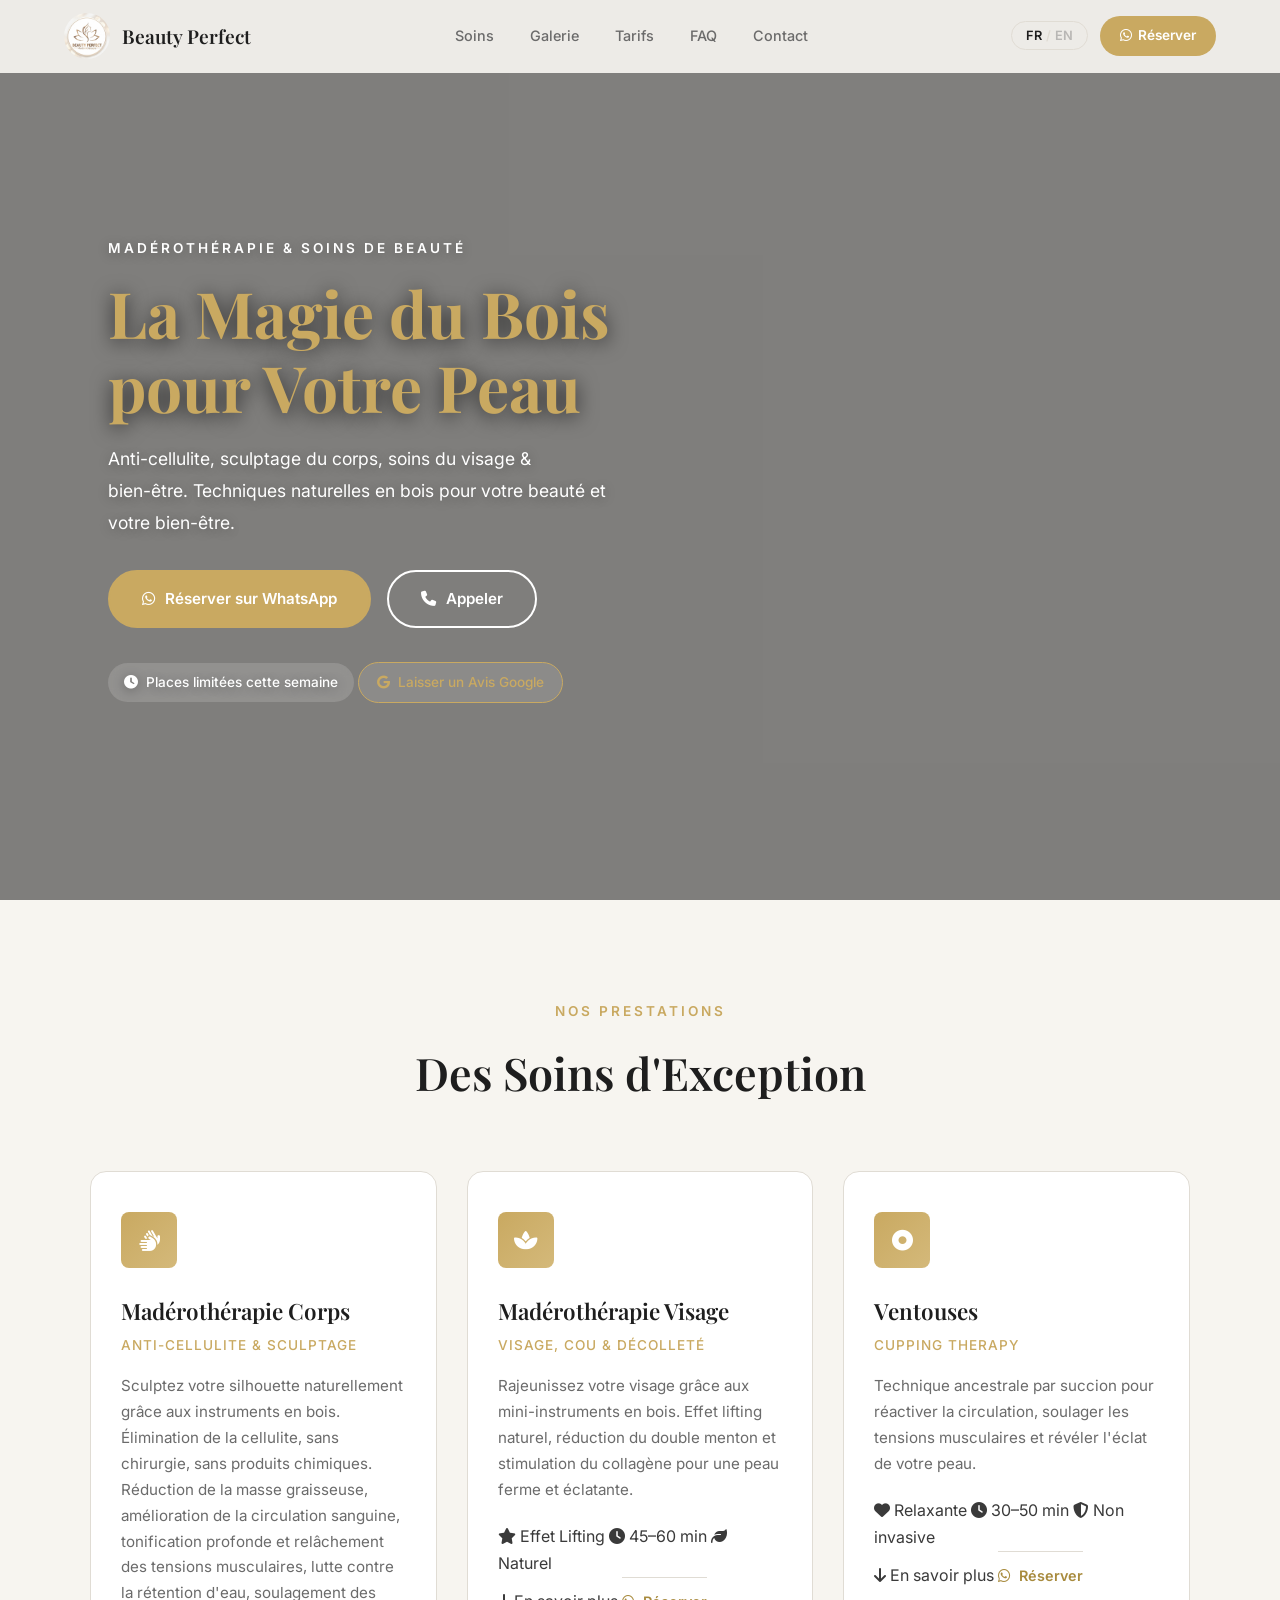
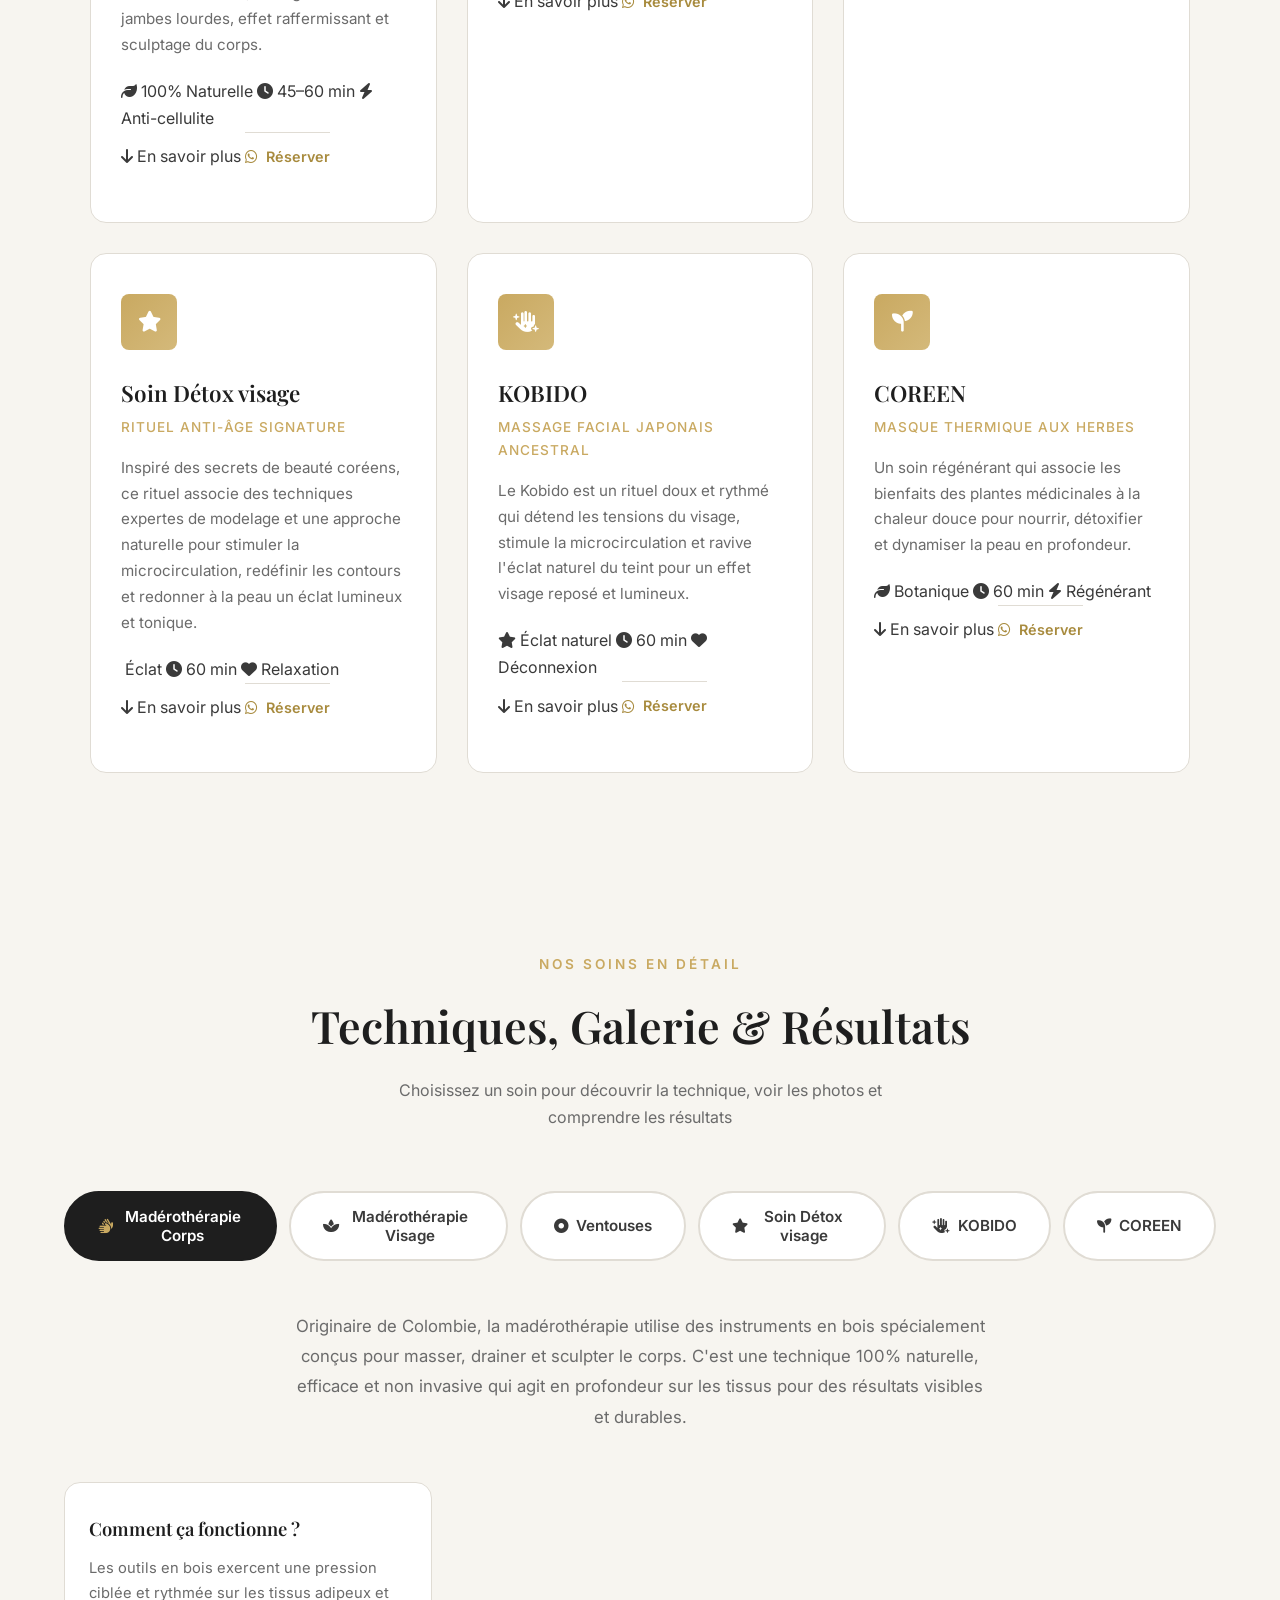
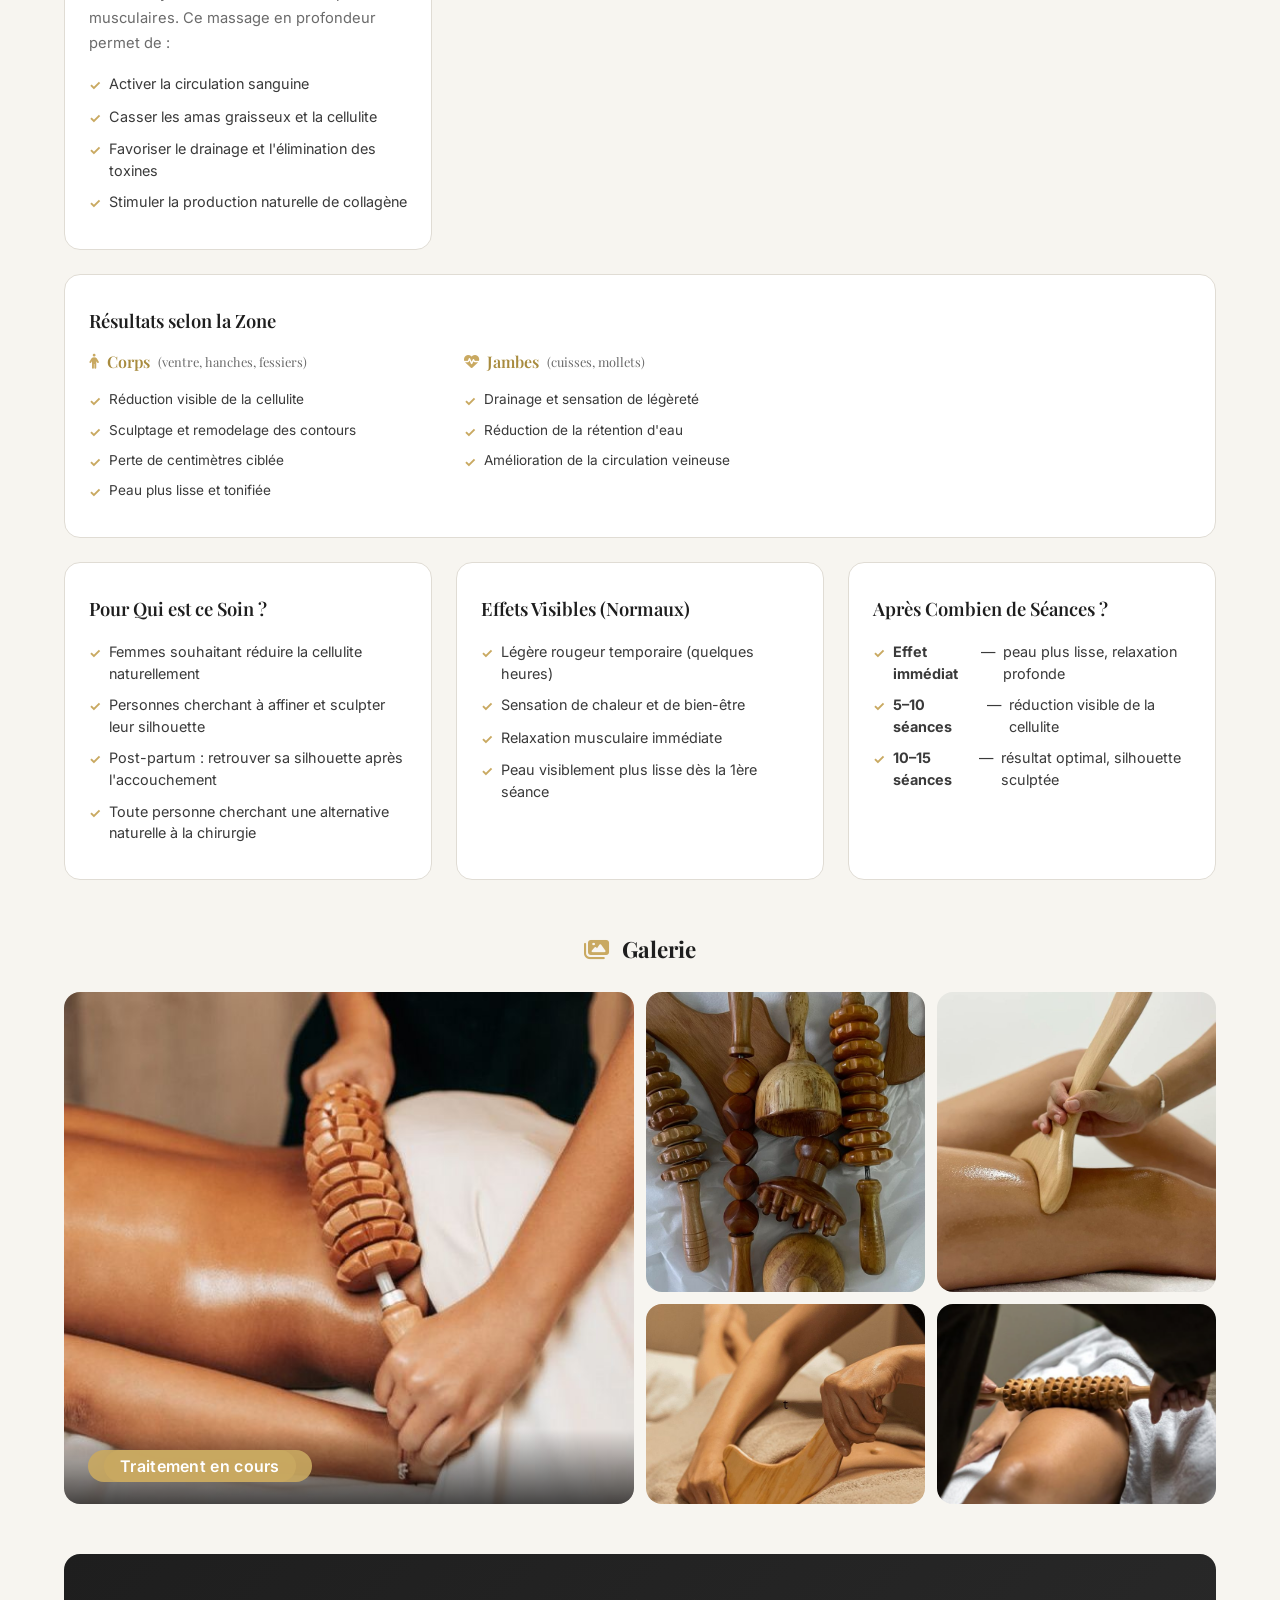
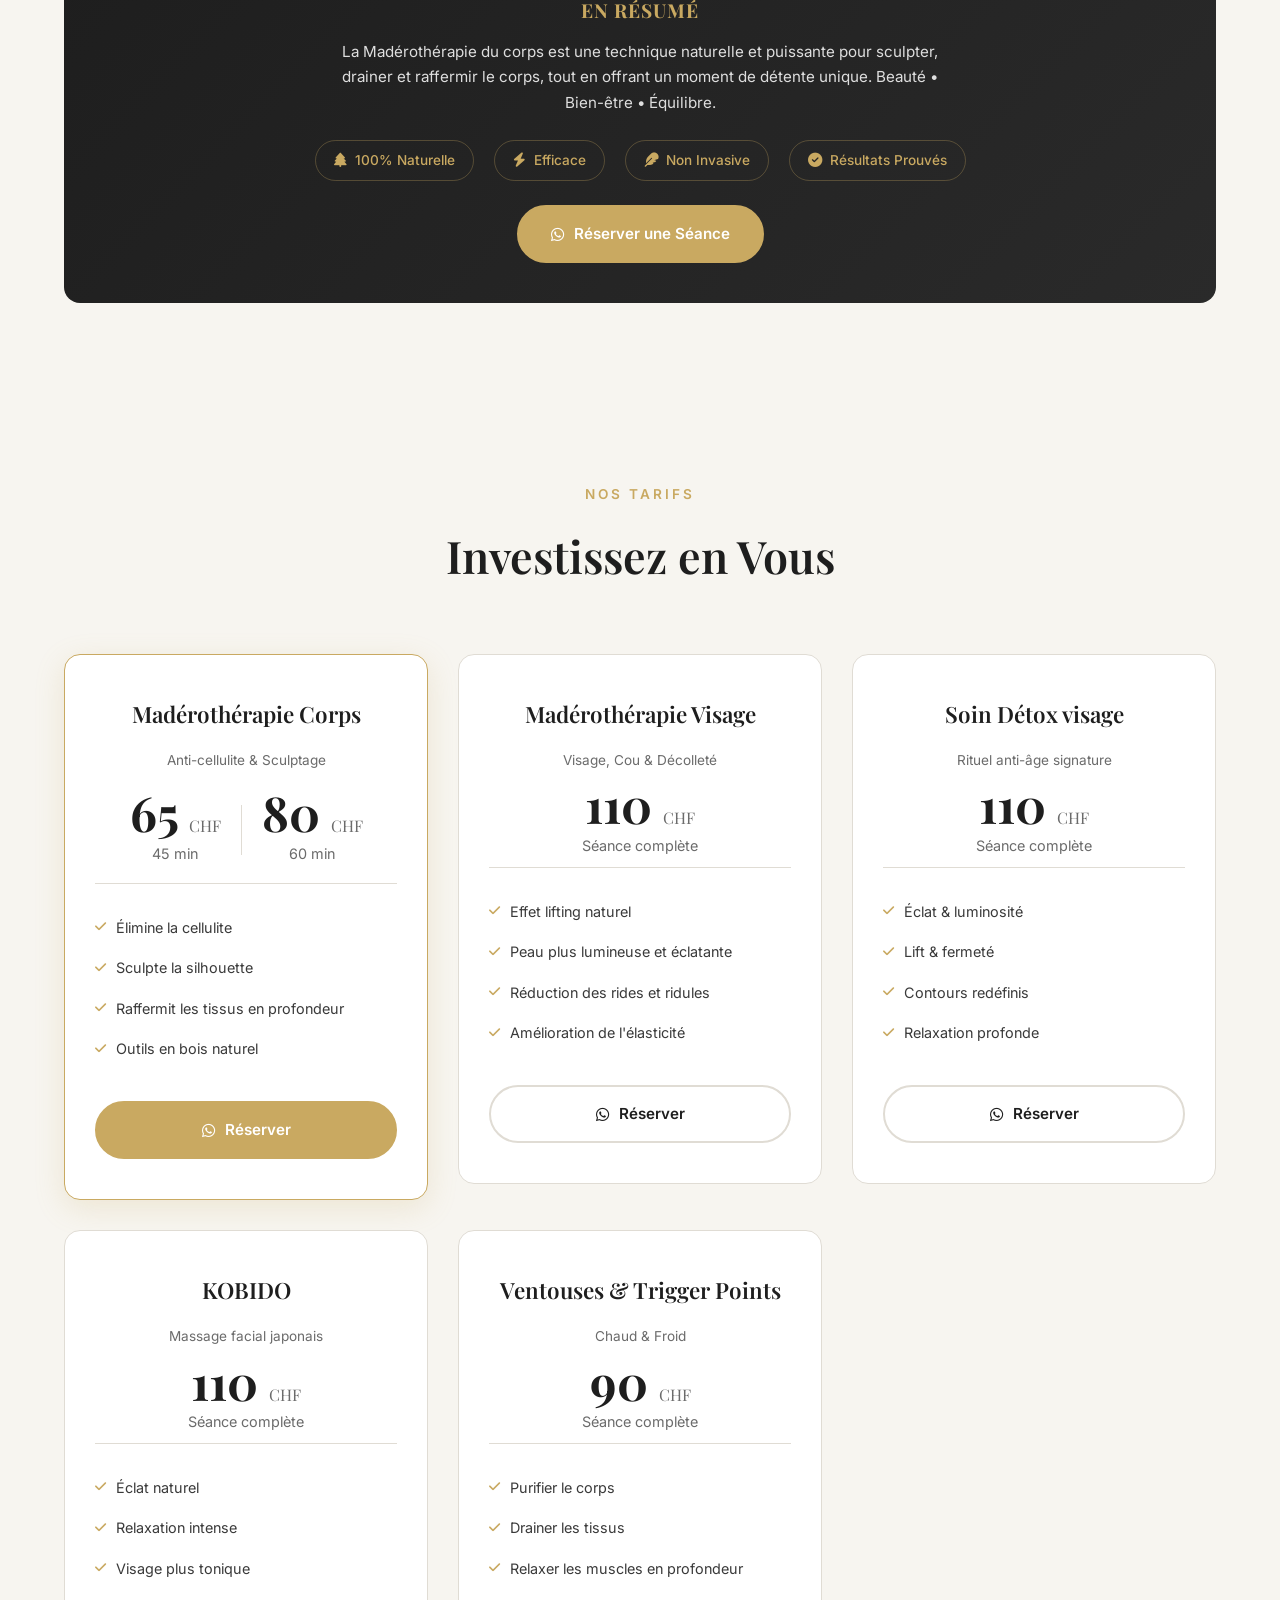
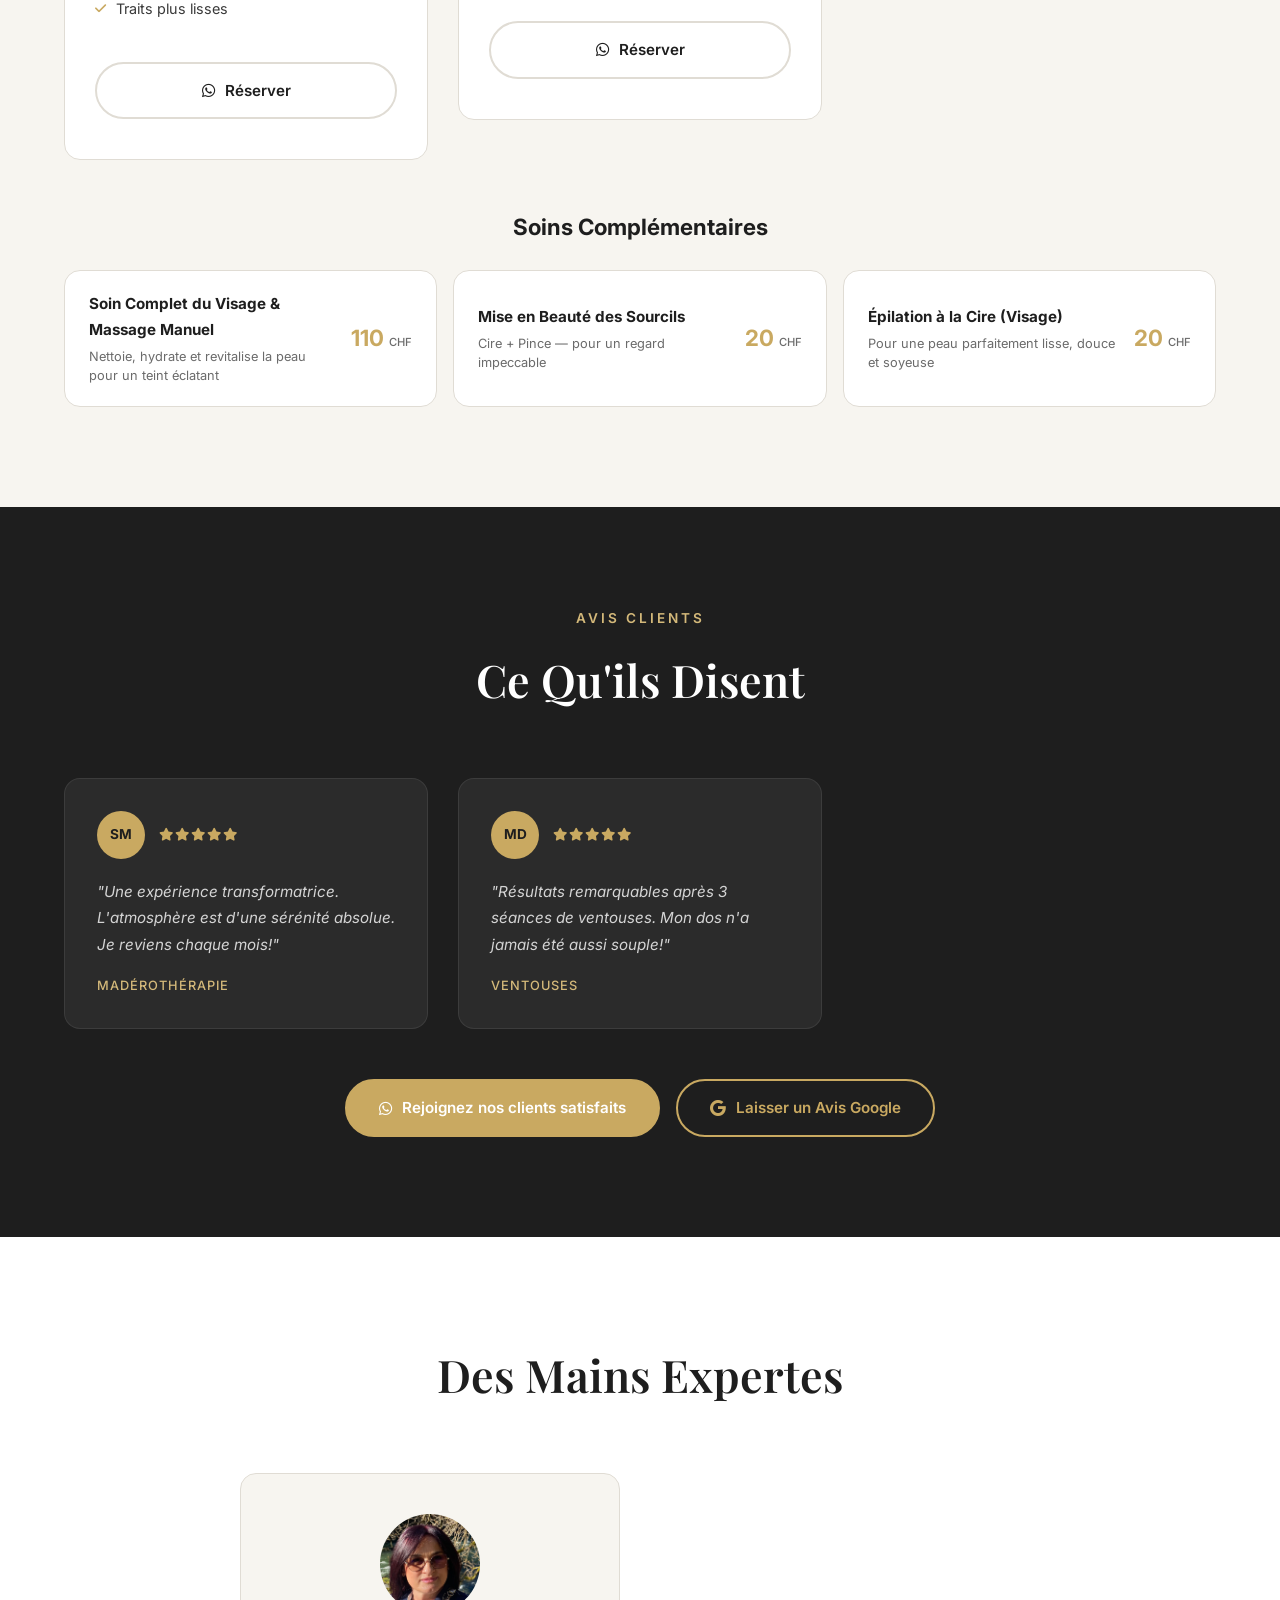
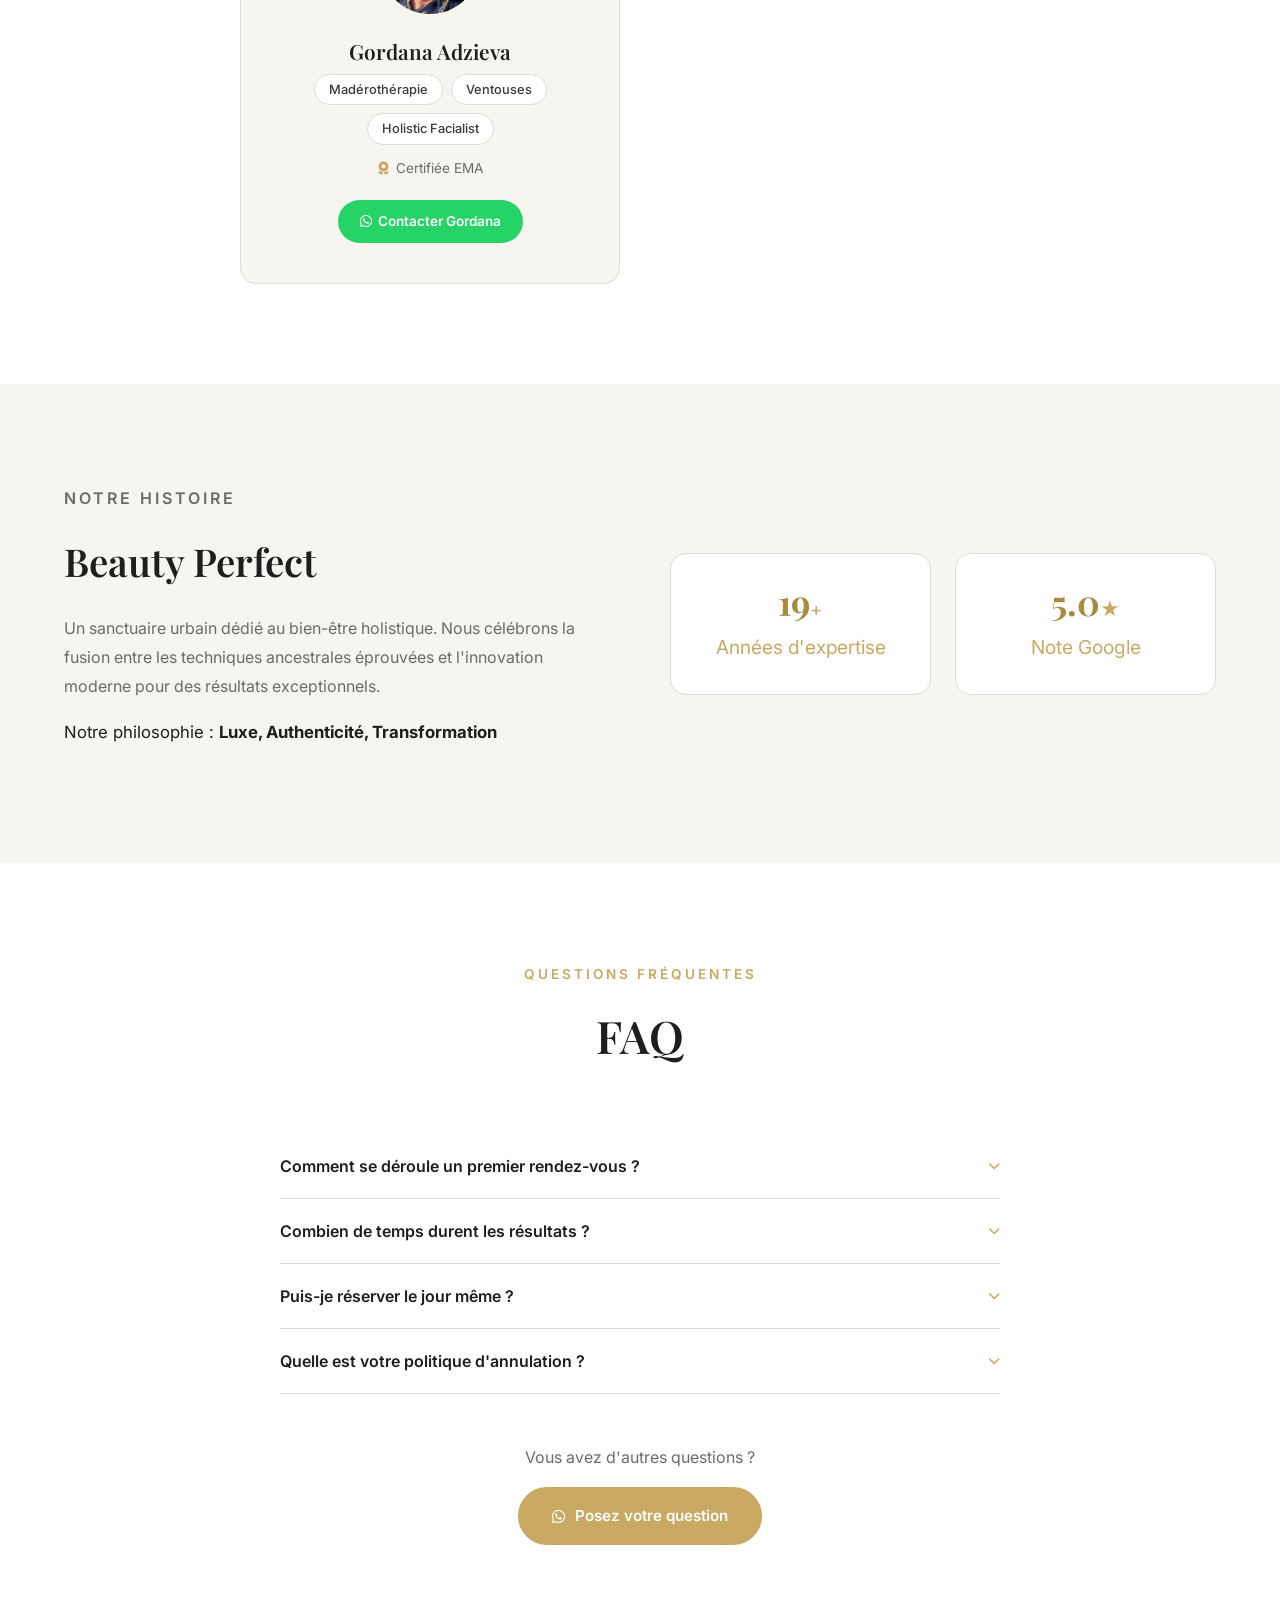
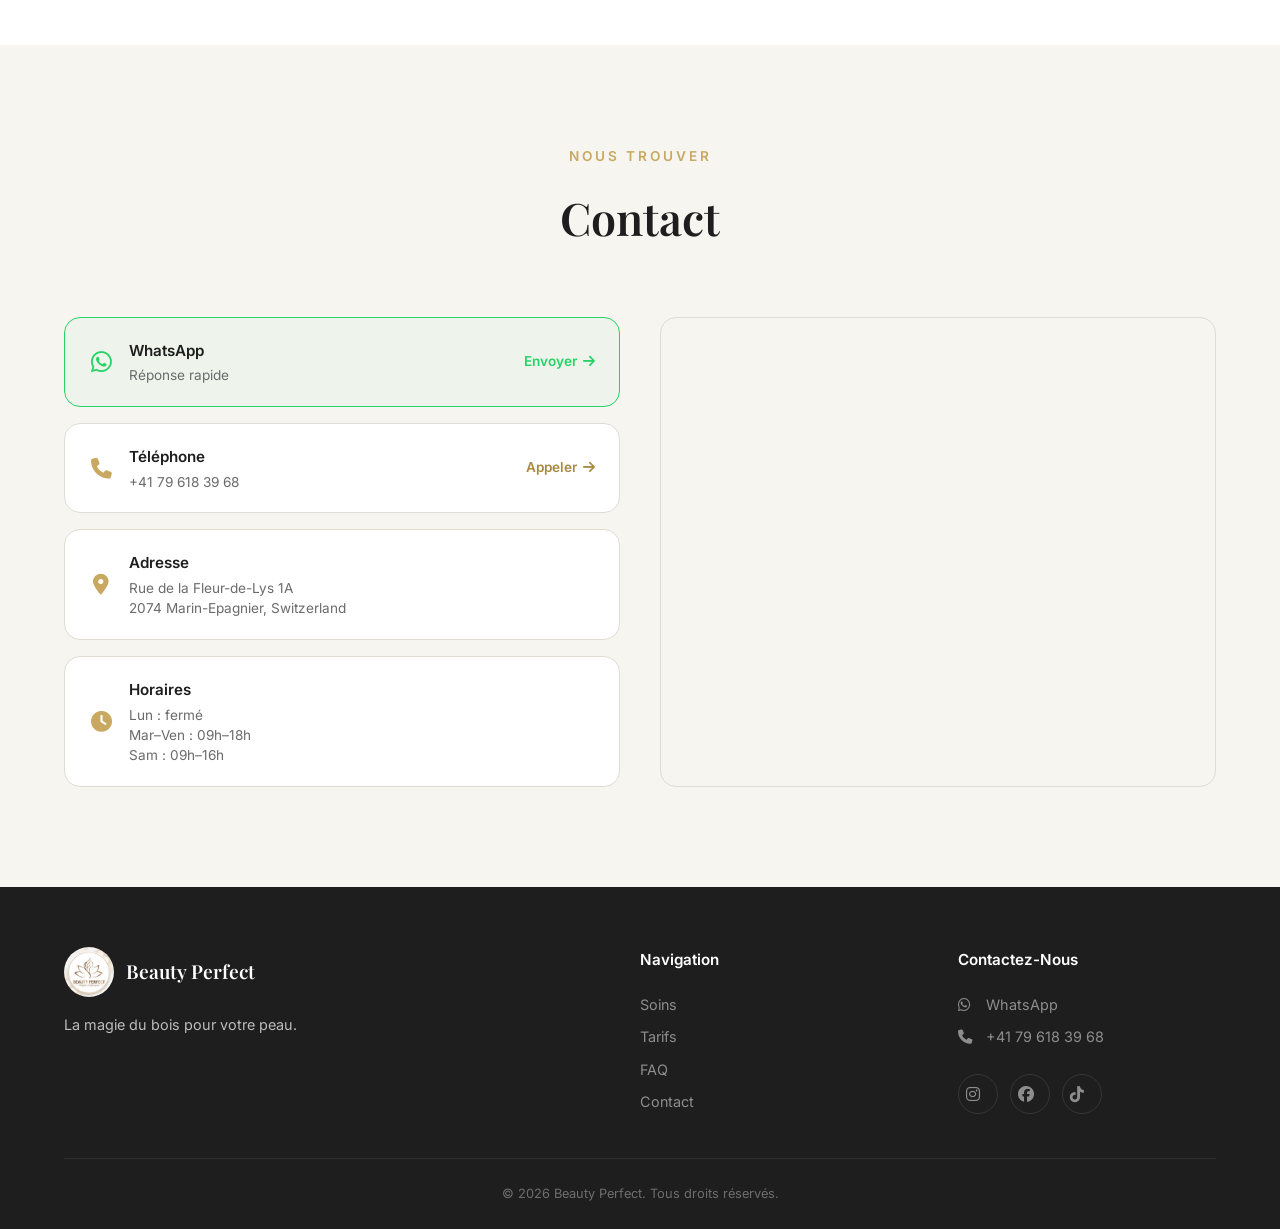
==== commit 7c1fb8e1: "Update 12.0.0" ====
--- a/index.html
+++ b/index.html
@@ -282,7 +282,7 @@
 
                 <div class="service-card">
                     <div class="service-icon"><i class="fas fa-star"></i></div>
-                    <h3><span data-fr>KOREAN GLOW & LIFT</span><span data-en hidden>KOREAN GLOW & LIFT</span></h3>
+                    <h3><span data-fr>Soin Détox visage</span><span data-en hidden>Detox Facial</span></h3>
                     <p class="service-subtitle"><span data-fr>Rituel anti-âge signature</span><span data-en hidden>Signature anti-aging ritual</span></p>
                     <p class="service-desc"><span data-fr>Inspiré des secrets de beauté coréens, ce rituel associe des techniques expertes de modelage et une approche naturelle pour stimuler la microcirculation, redéfinir les contours et redonner à la peau un éclat lumineux et tonique.</span><span data-en hidden>Inspired by traditional Korean beauty secrets, this ritual combines expert massage techniques and targeted facial sculpting to stimulate microcirculation, redefine facial contours and restore a radiant, toned and refreshed complexion.</span></p>
                     <div class="service-highlights">
@@ -292,7 +292,7 @@
                     </div>
                     <div class="service-actions">
                         <a href="#detail-korean-glow" class="service-learn-more"><i class="fas fa-arrow-down"></i> <span data-fr>En savoir plus</span><span data-en hidden>Learn more</span></a>
-                        <a href="https://wa.me/41796183968?text=Bonjour%2C%20je%20souhaite%20r%C3%A9server%20le%20soin%20Korean%20Glow%20%26%20Lift" target="_blank" rel="noopener" class="service-cta"><i class="fab fa-whatsapp"></i> <span data-fr>Réserver</span><span data-en hidden>Book</span></a>
+                        <a href="https://wa.me/41796183968?text=Bonjour%2C%20je%20souhaite%20r%C3%A9server%20le%20soin%20Soin%20D%C3%A9tox%20visage" target="_blank" rel="noopener" class="service-cta"><i class="fab fa-whatsapp"></i> <span data-fr>Réserver</span><span data-en hidden>Book</span></a>
                     </div>
                 </div>
 
@@ -346,7 +346,7 @@
                 <button class="detail-tab active" data-detail="maderotherapie"><i class="fas fa-hands"></i> <span data-fr>Madérothérapie Corps</span><span data-en hidden>Body Maderotherapy</span></button>
                 <button class="detail-tab" data-detail="visage"><i class="fas fa-spa"></i> <span data-fr>Madérothérapie Visage</span><span data-en hidden>Facial Maderotherapy</span></button>
                 <button class="detail-tab" data-detail="ventouses"><i class="fas fa-circle-dot"></i> Ventouses</button>
-                <button class="detail-tab" data-detail="korean-glow"><i class="fas fa-star"></i> <span data-fr>KOREAN GLOW & LIFT</span><span data-en hidden>KOREAN GLOW & LIFT</span></button>
+                <button class="detail-tab" data-detail="korean-glow"><i class="fas fa-star"></i> <span data-fr>Soin Détox visage</span><span data-en hidden>Detox Facial</span></button>
                 <button class="detail-tab" data-detail="kobido"><i class="fas fa-hand-sparkles"></i> <span data-fr>KOBIDO</span><span data-en hidden>KOBIDO</span></button>
                 <button class="detail-tab" data-detail="krojter"><i class="fas fa-seedling"></i> <span data-fr>COREEN</span><span data-en hidden>COREEN</span></button>
             </div>
@@ -698,9 +698,9 @@
                 </div>
             </div>
 
-            <!-- Detail Panel: Korean Glow & Lift -->
+            <!-- Detail Panel: Soin Détox visage -->
             <div class="detail-panel hidden" data-panel="korean-glow" id="detail-korean-glow">
-                <p class="detail-intro"><span data-fr>Inspiré des secrets de beauté coréens, le rituel KOREAN GLOW & LIFT associe des techniques expertes de modelage et une approche naturelle pour sublimer le visage. Ce soin stimule la microcirculation, redéfinit les contours et redonne à la peau un éclat lumineux et tonique.</span><span data-en hidden>Inspired by Korean beauty secrets, the KOREAN GLOW & LIFT ritual combines expert facial modeling techniques and a natural approach to enhance the face. This treatment stimulates microcirculation, redefines the contours and restores a radiant, toned and luminous complexion.</span></p>
+                <p class="detail-intro"><span data-fr>Inspiré des secrets de beauté coréens, le rituel Soin Détox visage associe des techniques expertes de modelage et une approche naturelle pour sublimer le visage. Ce soin stimule la microcirculation, redéfinit les contours et redonne à la peau un éclat lumineux et tonique.</span><span data-en hidden>Inspired by Korean beauty secrets, the Detox Facial ritual combines expert facial modeling techniques and a natural approach to enhance the face. This treatment stimulates microcirculation, redefines the contours and restores a radiant, toned and luminous complexion.</span></p>
 
                 <div class="detail-grid">
                     <div class="detail-card">
@@ -744,31 +744,31 @@
                     <h4><i class="fas fa-images"></i> <span data-fr>Galerie</span><span data-en hidden>Gallery</span></h4>
                     <div class="gallery-grid-modern">
                         <div class="gallery-item gallery-hero">
-                            <img src="images/slika_korean_1.jpg" alt="Korean Glow & Lift — présentation du soin">
+                            <img src="images/slika_korean_1.jpg" alt="COREEN — présentation du soin">
                             <div class="gallery-overlay">
                                 <span><span data-fr>Présentation du soin</span><span data-en hidden>Treatment overview</span></span>
                             </div>
                         </div>
                         <div class="gallery-item">
-                            <img src="images/slika_korean_2.jpg" alt="Korean Glow & Lift — résultat visage">
+                            <img src="images/slika_korean_2.jpg" alt="COREEN — résultat visage">
                             <div class="gallery-overlay">
                                 <span><span data-fr>Visage éclatant</span><span data-en hidden>Radiant face</span></span>
                             </div>
                         </div>
                         <div class="gallery-item">
-                            <img src="images/slika_korean_3.jpg" alt="Korean Glow & Lift — modelage">
+                            <img src="images/slika_korean_3.jpg" alt="COREEN — modelage">
                             <div class="gallery-overlay">
                                 <span><span data-fr>Modelage du visage</span><span data-en hidden>Facial sculpting</span></span>
                             </div>
                         </div>
                         <div class="gallery-item">
-                            <img src="images/slika_korean_4jpg.jpg" alt="Korean Glow & Lift — lift naturel">
+                            <img src="images/slika_korean_4jpg.jpg" alt="COREEN — lift naturel">
                             <div class="gallery-overlay">
                                 <span><span data-fr>Lift naturel</span><span data-en hidden>Natural lift</span></span>
                             </div>
                         </div>
                         <div class="gallery-item">
-                            <img src="images/slika_korean_5.jpg" alt="Korean Glow & Lift — éclat final">
+                            <img src="images/slika_korean_5.jpg" alt="COREEN — éclat final">
                             <div class="gallery-overlay">
                                 <span><span data-fr>Éclat final</span><span data-en hidden>Final glow</span></span>
                             </div>
@@ -778,8 +778,8 @@
 
                 <div class="detail-summary">
                     <h4><span data-fr>En Résumé</span><span data-en hidden>In Summary</span></h4>
-                    <p><span data-fr>Le soin KOREAN GLOW & LIFT est un rituel beauté signature pour retrouver un teint éclatant, des contours plus nets et un visage détendu, lumineux et tonique.</span><span data-en hidden>The KOREAN GLOW & LIFT ritual is a signature beauty treatment designed to revive a radiant complexion, redefine facial contours and leave the skin relaxed, luminous and toned.</span></p>
-                    <a href="https://wa.me/41796183968?text=Bonjour%2C%20je%20souhaite%20r%C3%A9server%20le%20soin%20Korean%20Glow%20%26%20Lift" target="_blank" rel="noopener" class="cta-button primary detail-cta"><i class="fab fa-whatsapp"></i> <span data-fr>Réserver une Séance</span><span data-en hidden>Book a Session</span></a>
+                    <p><span data-fr>Le soin COREEN est un rituel beauté signature pour retrouver un teint éclatant, des contours plus nets et un visage détendu, lumineux et tonique.</span><span data-en hidden>The COREEN ritual is a signature beauty treatment designed to revive a radiant complexion, redefine facial contours and leave the skin relaxed, luminous and toned.</span></p>
+                    <a href="https://wa.me/41796183968?text=Bonjour%2C%20je%20souhaite%20r%C3%A9server%20le%20soin%20COREEN" target="_blank" rel="noopener" class="cta-button primary detail-cta"><i class="fab fa-whatsapp"></i> <span data-fr>Réserver une Séance</span><span data-en hidden>Book a Session</span></a>
                 </div>
             </div>
 
@@ -958,7 +958,7 @@
                     <a href="https://wa.me/41796183968?text=Bonjour%2C%20je%20souhaite%20r%C3%A9server%20une%20Mad%C3%A9roth%C3%A9rapie%20Visage" target="_blank" rel="noopener" class="cta-button outline full"><i class="fab fa-whatsapp"></i> <span data-fr>Réserver</span><span data-en hidden>Book Now</span></a>
                 </div>
                 <div class="pricing-card">
-                    <h3><span data-fr>KOREAN GLOW & LIFT</span><span data-en hidden>KOREAN GLOW & LIFT</span></h3>
+                    <h3><span data-fr>Soin Détox visage</span><span data-en hidden>Detox Facial</span></h3>
                     <p class="pricing-subtitle"><span data-fr>Rituel anti-âge signature</span><span data-en hidden>Signature anti-aging ritual</span></p>
                     <div class="price">110 <span>CHF</span></div>
                     <p class="duration"><span data-fr>Séance complète</span><span data-en hidden>Full session</span></p>
@@ -968,7 +968,7 @@
                         <li><i class="fas fa-check"></i> <span data-fr>Contours redéfinis</span><span data-en hidden>Refined contours</span></li>
                         <li><i class="fas fa-check"></i> <span data-fr>Relaxation profonde</span><span data-en hidden>Deep relaxation</span></li>
                     </ul>
-                    <a href="https://wa.me/41796183968?text=Bonjour%2C%20je%20souhaite%20r%C3%A9server%20le%20soin%20Korean%20Glow%20%26%20Lift" target="_blank" rel="noopener" class="cta-button outline full"><i class="fab fa-whatsapp"></i> <span data-fr>Réserver</span><span data-en hidden>Book Now</span></a>
+                    <a href="https://wa.me/41796183968?text=Bonjour%2C%20je%20souhaite%20r%C3%A9server%20le%20soin%20Soin%20D%C3%A9tox%20visage" target="_blank" rel="noopener" class="cta-button outline full"><i class="fab fa-whatsapp"></i> <span data-fr>Réserver</span><span data-en hidden>Book Now</span></a>
                 </div>
                 <div class="pricing-card">
                     <h3><span data-fr>KOBIDO</span><span data-en hidden>KOBIDO</span></h3>
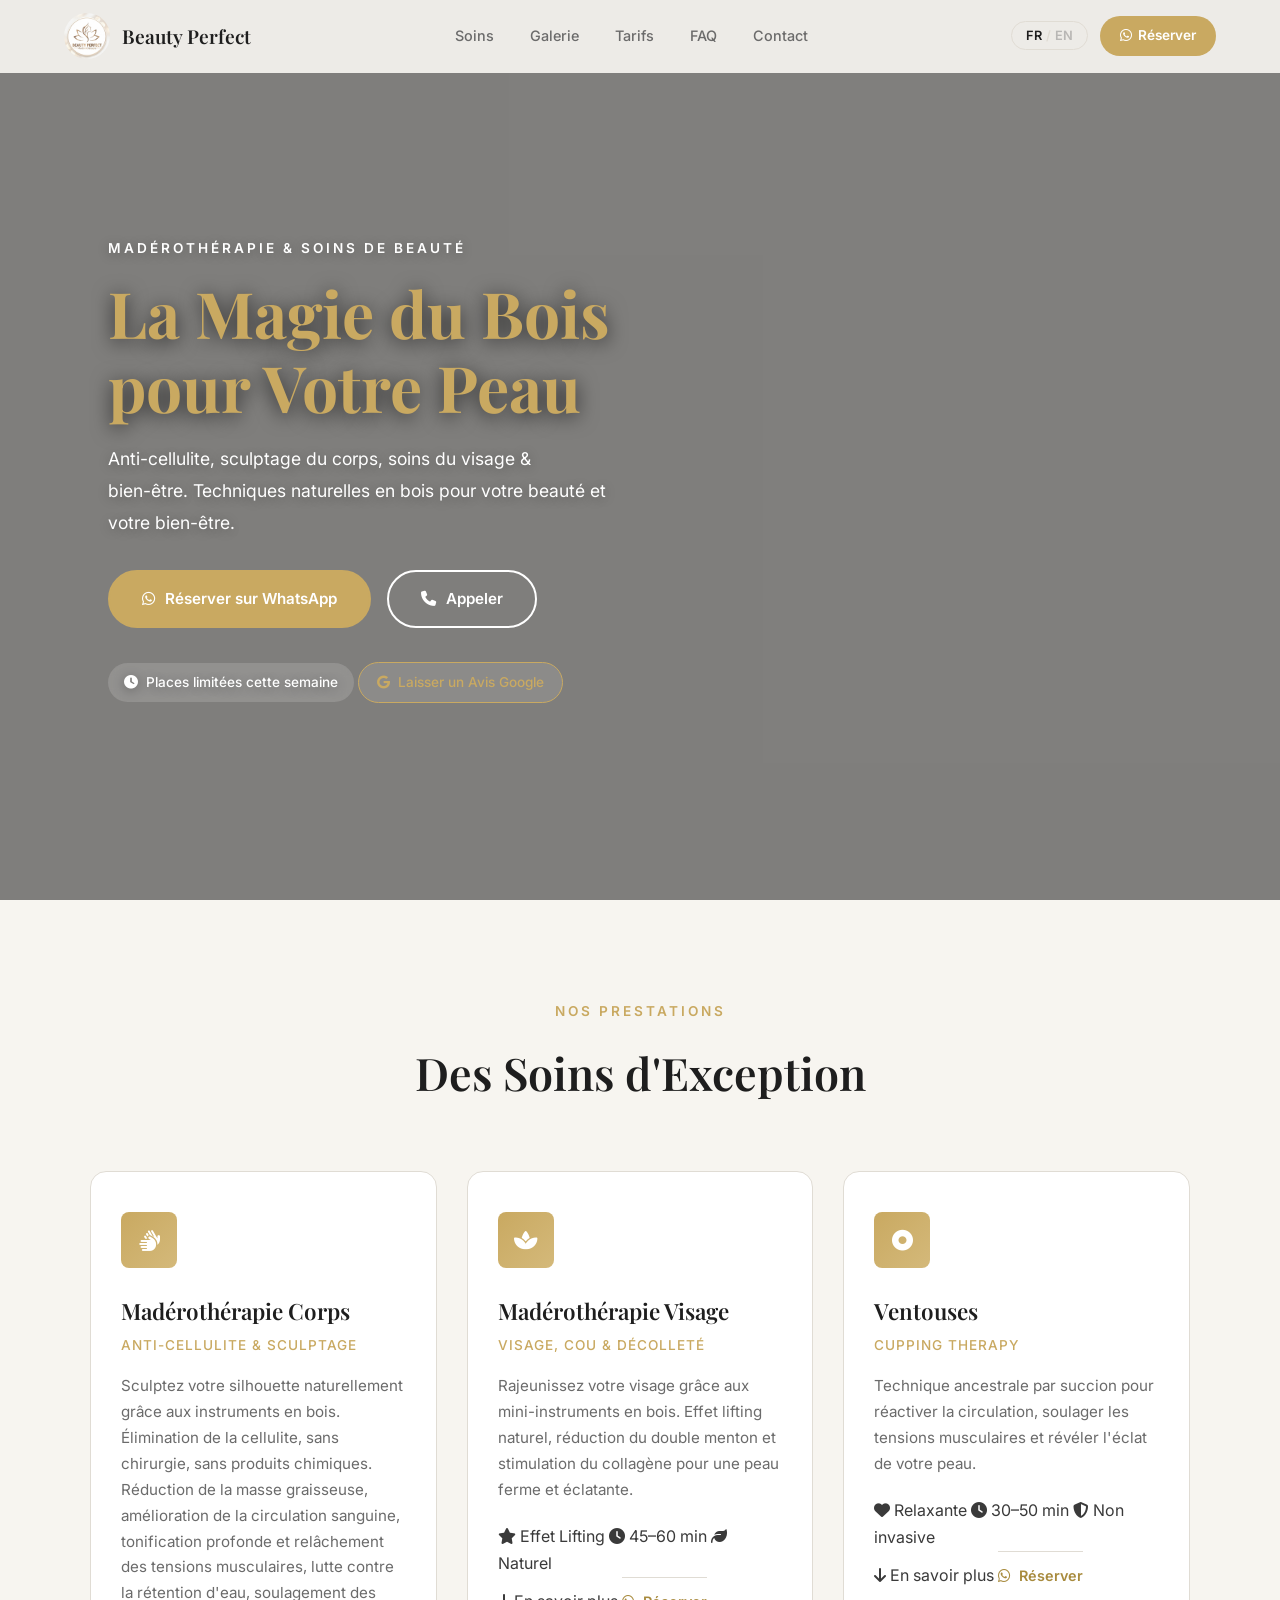
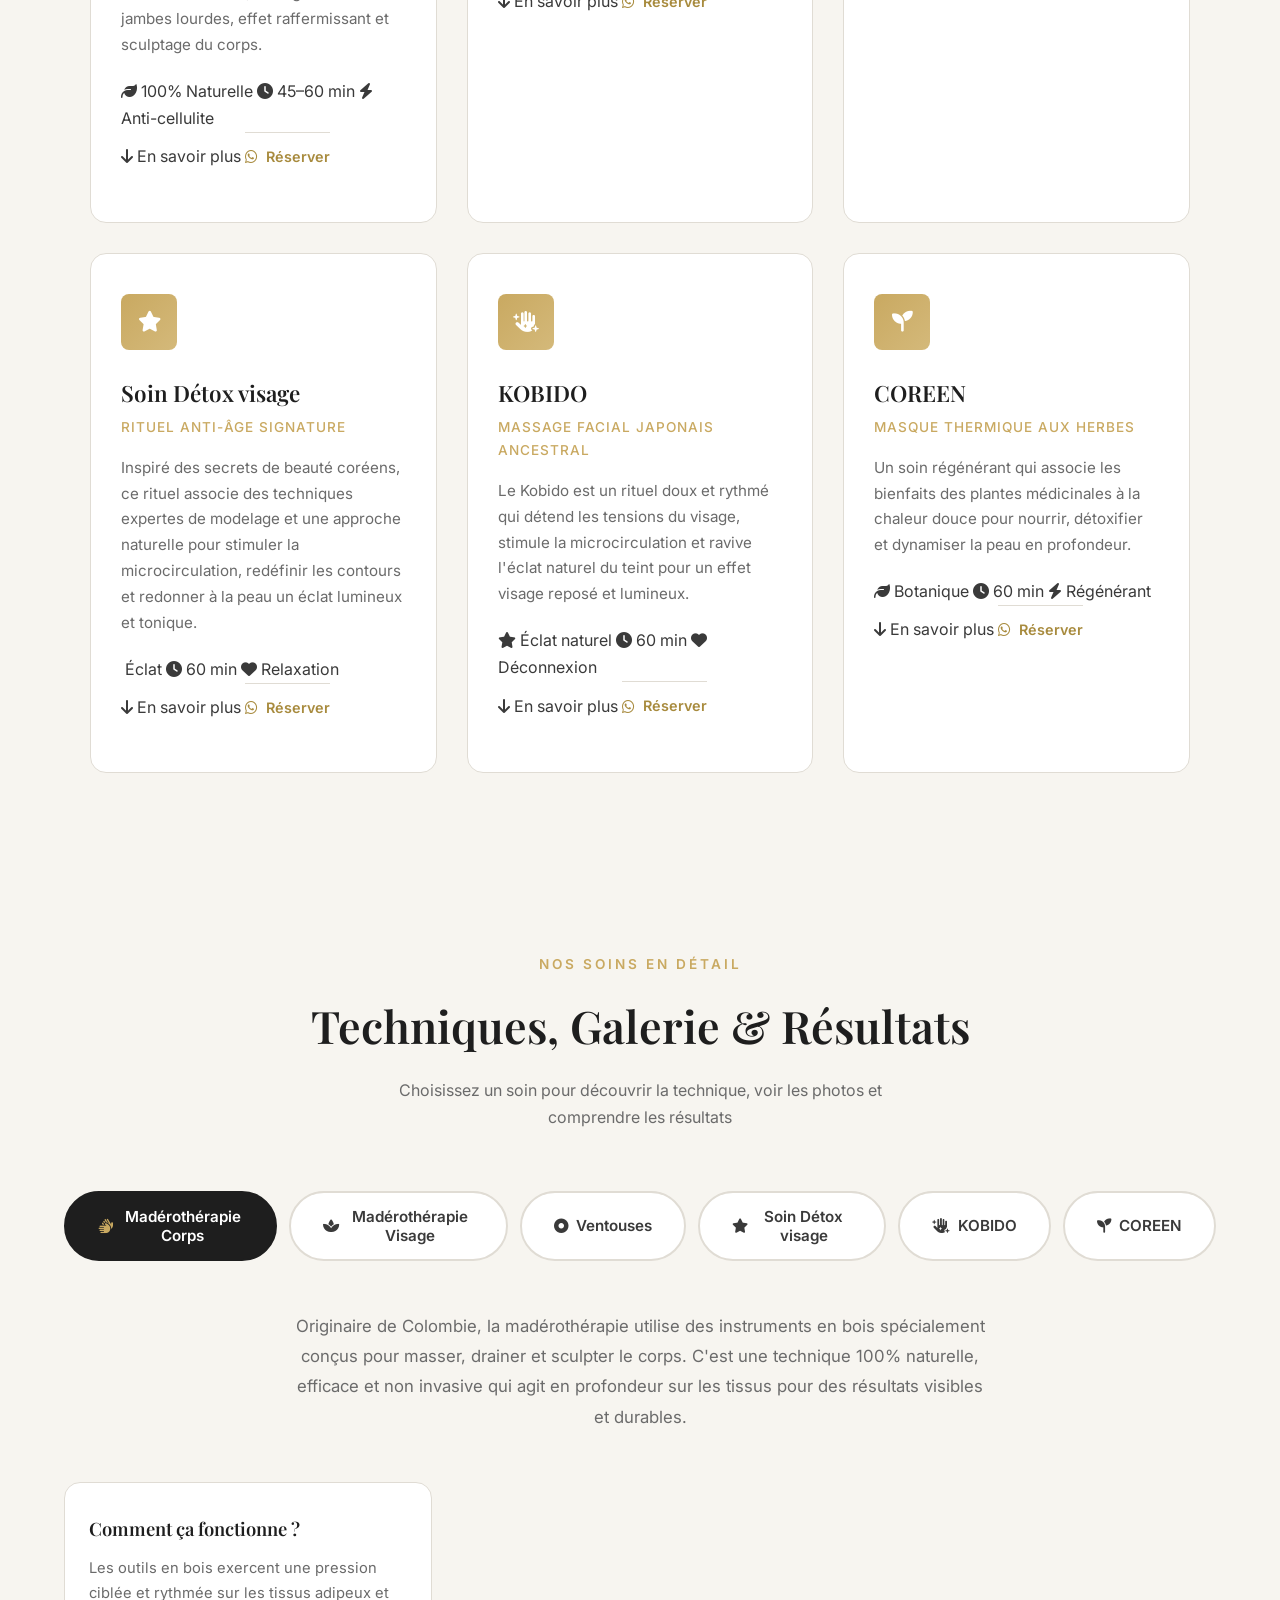
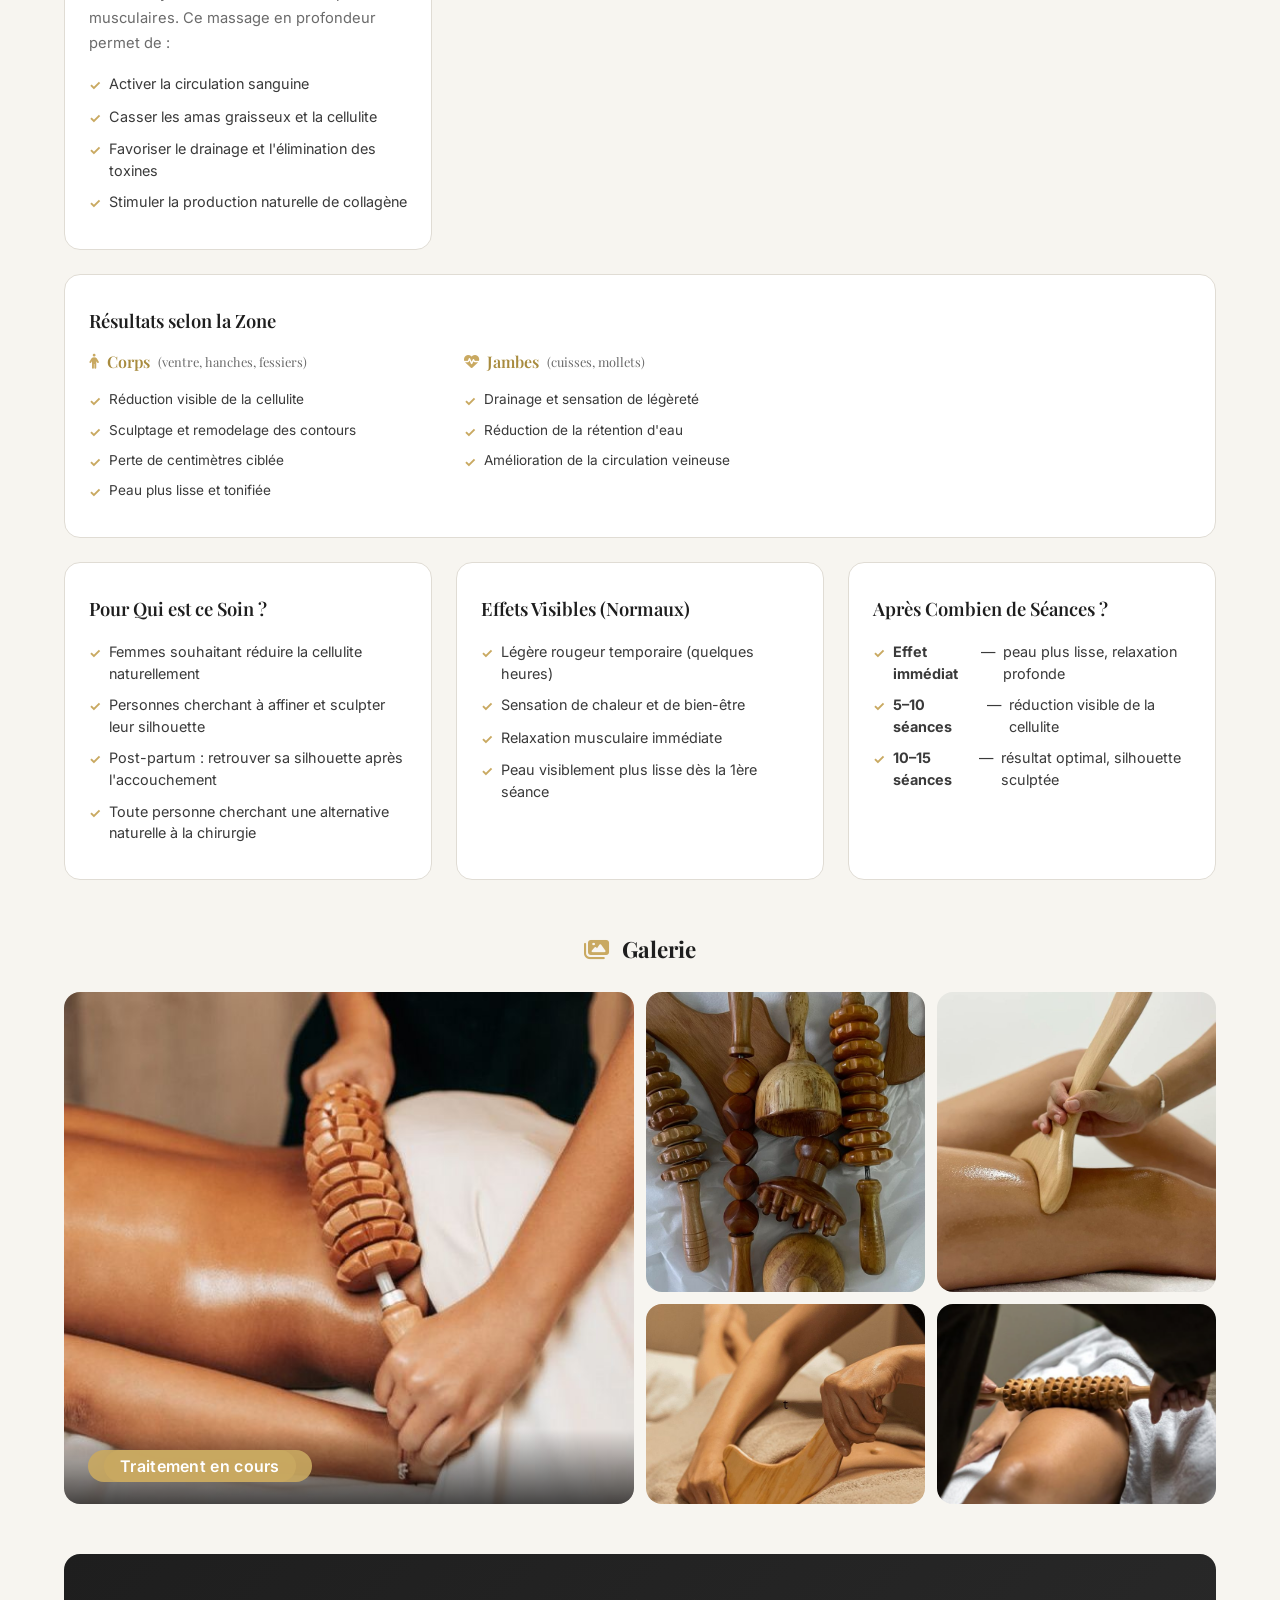
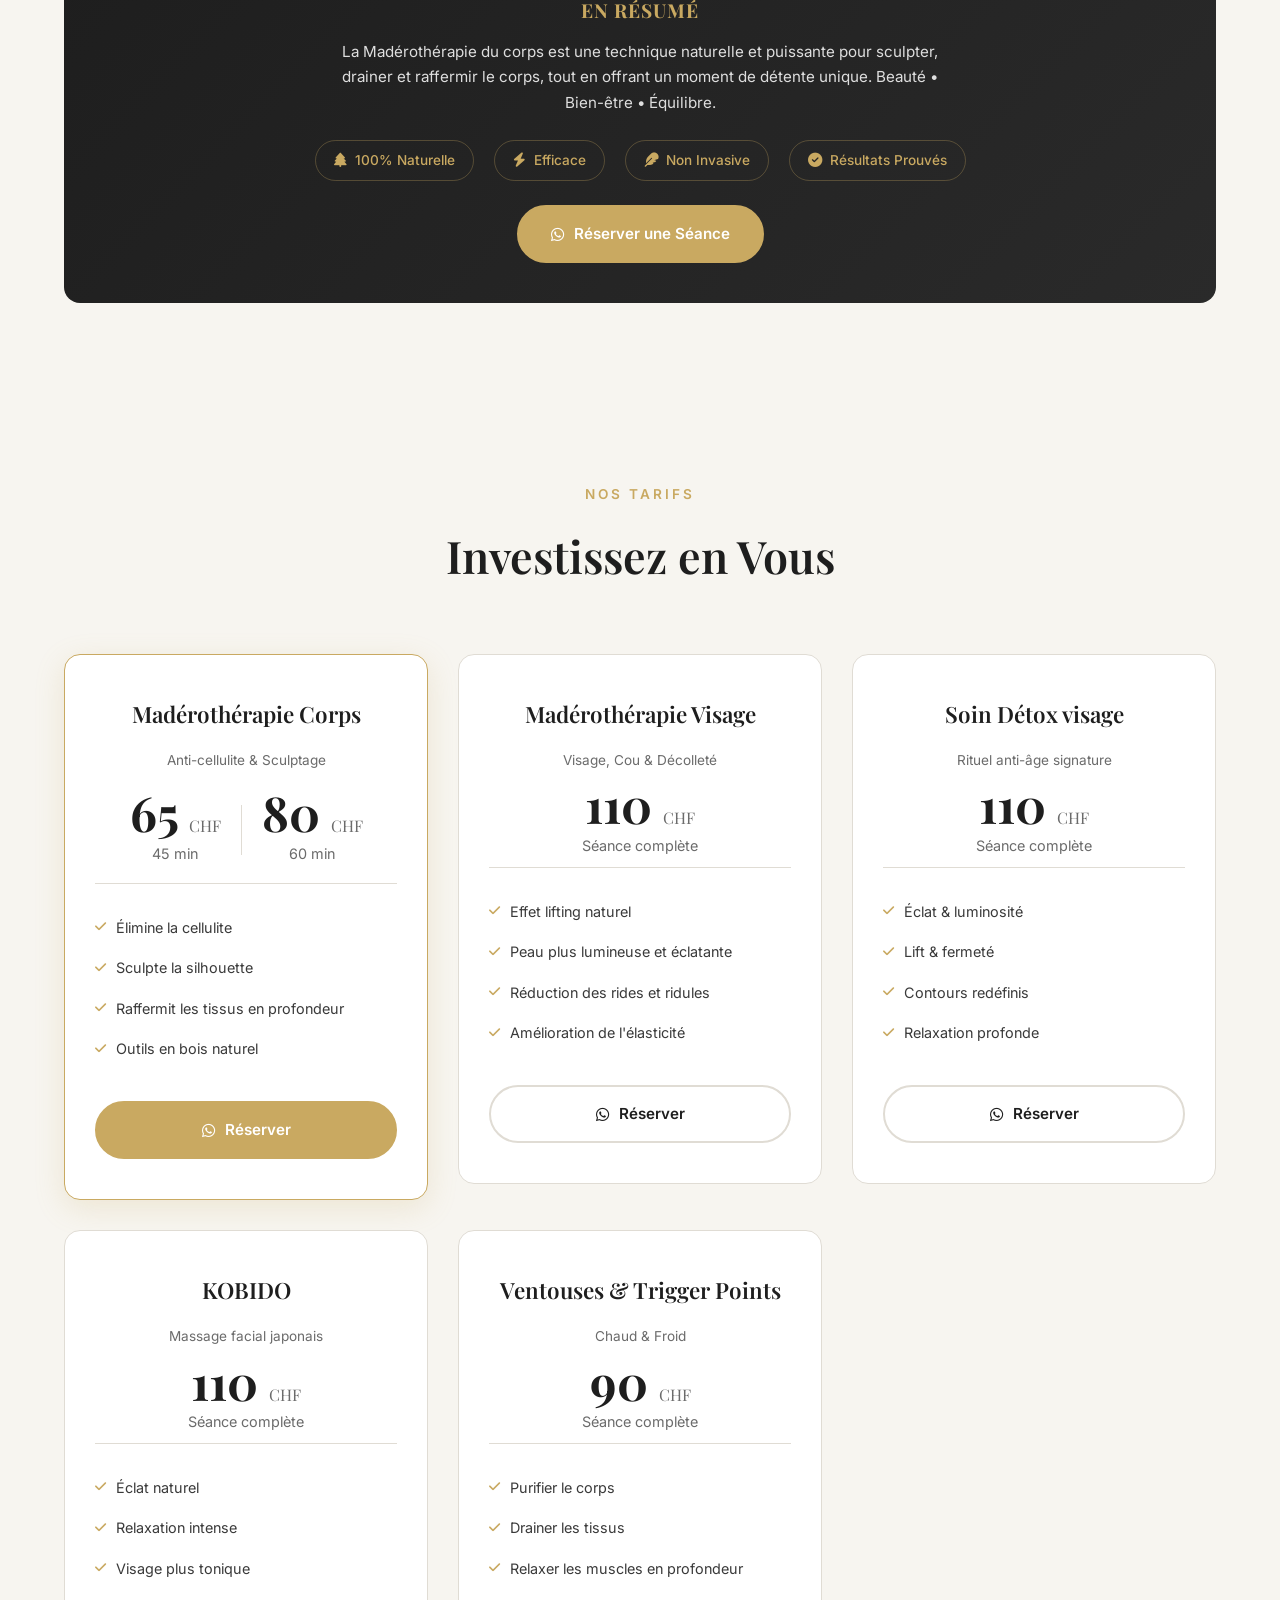
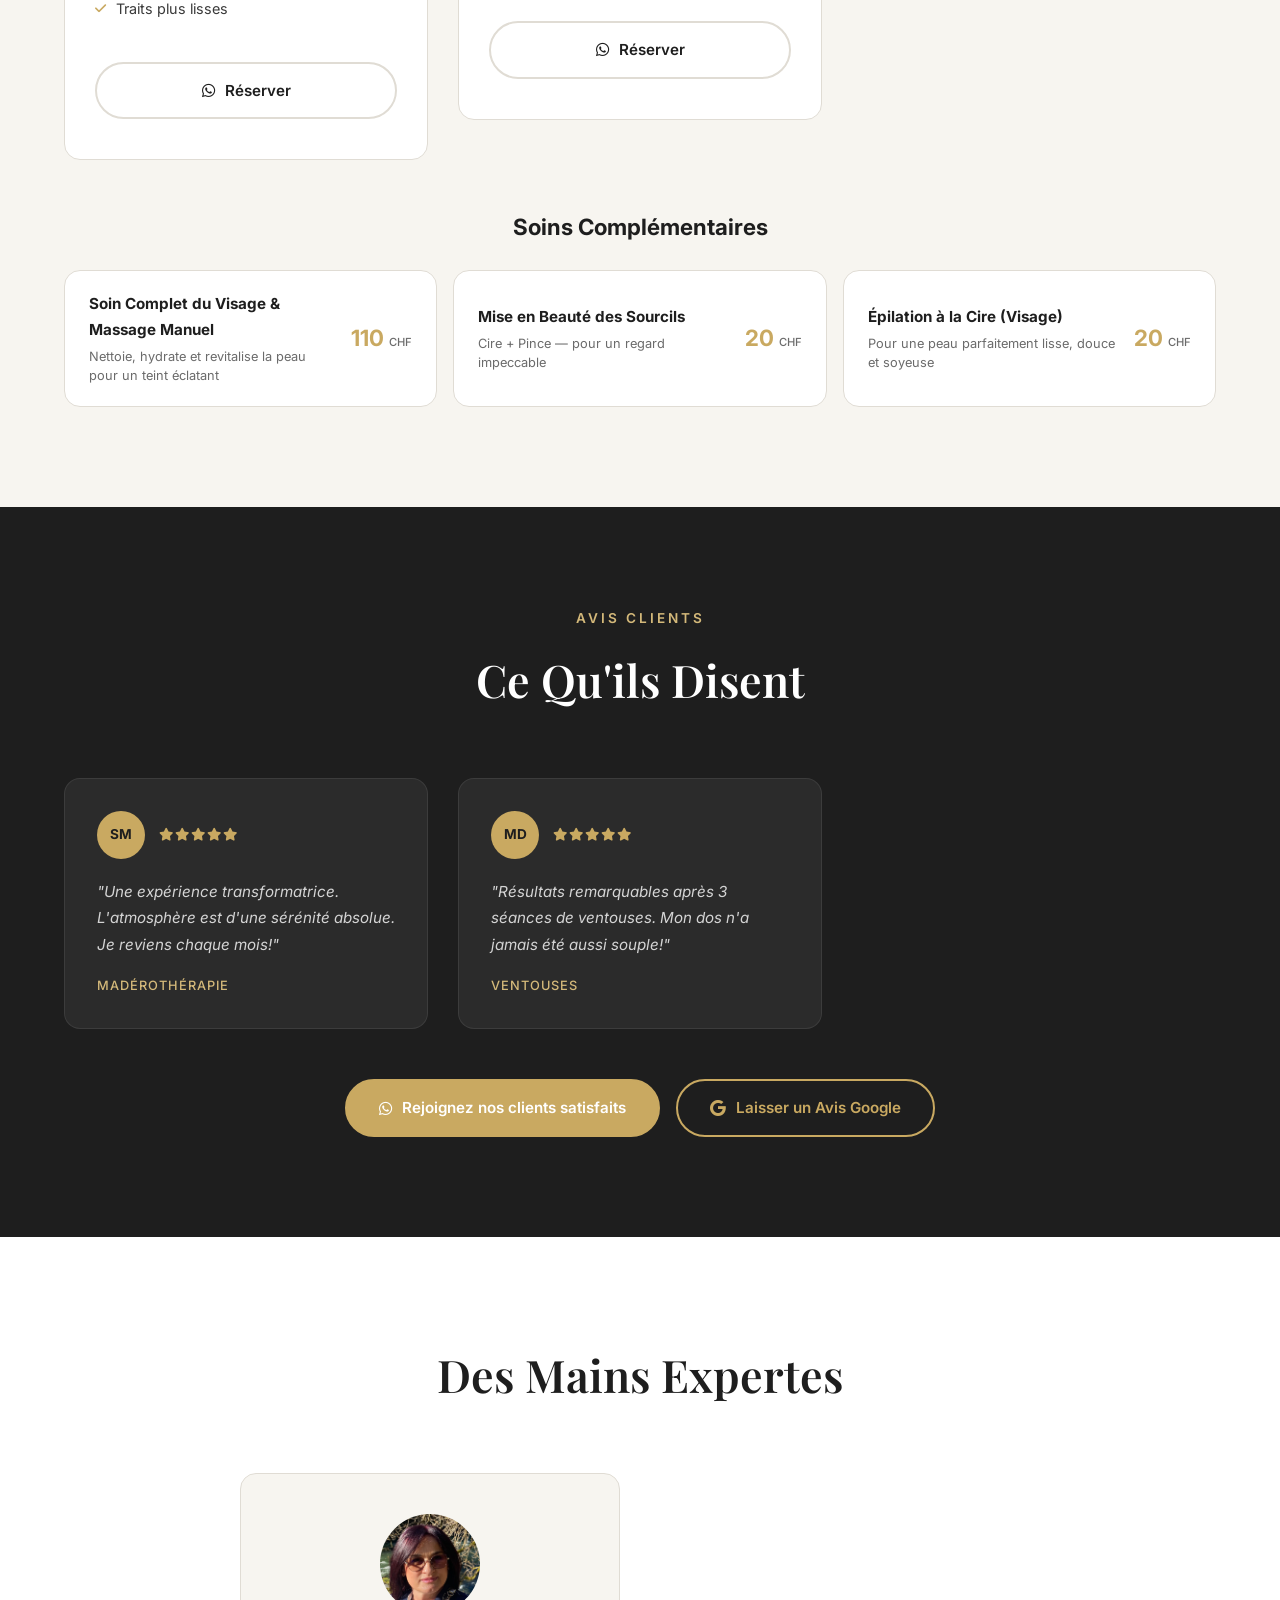
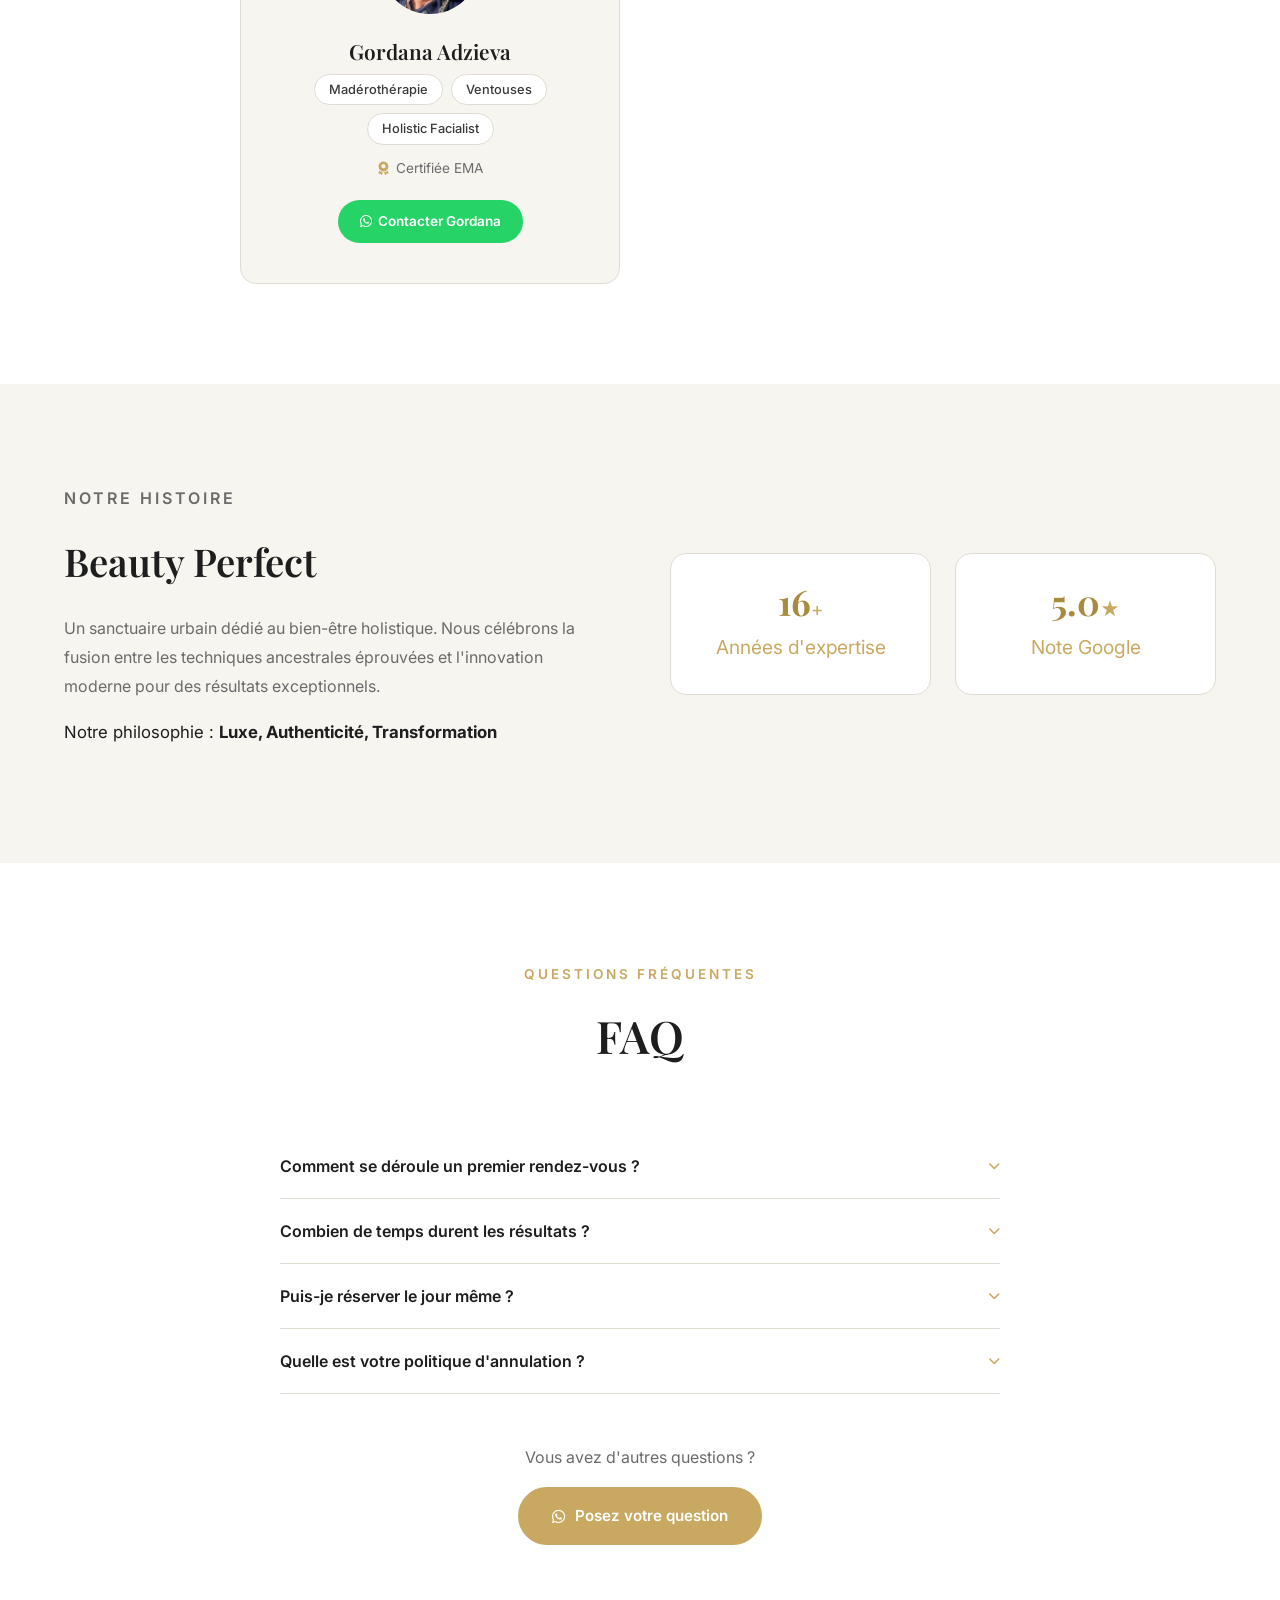
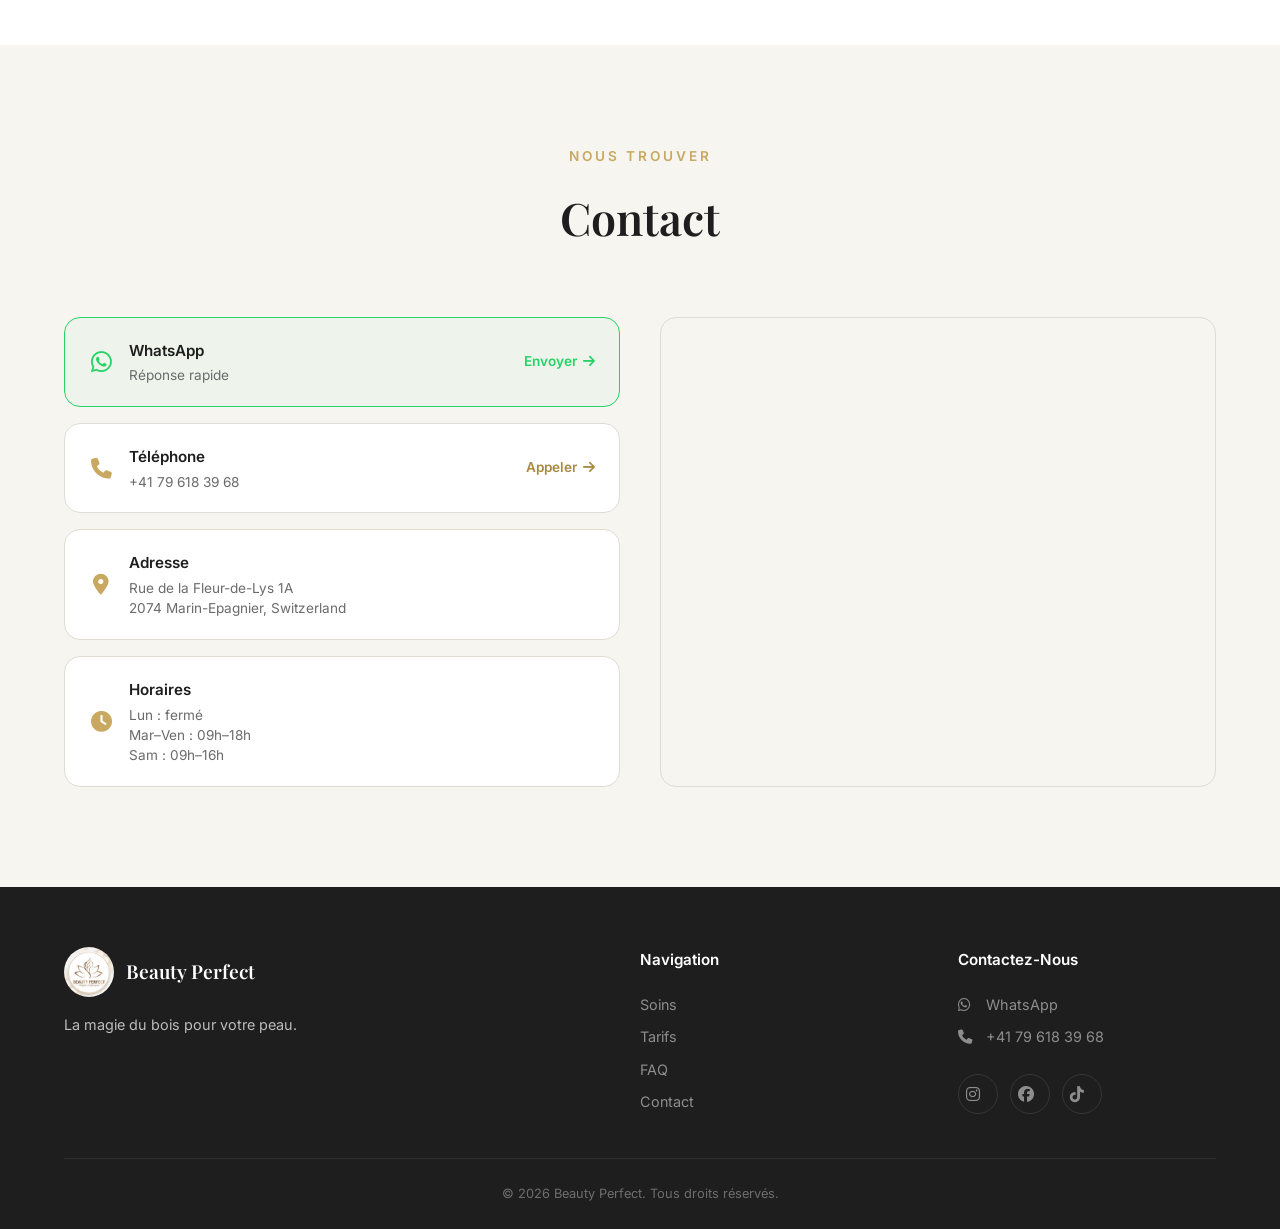
==== commit 75c6abb5: "update 13.0.0" ====
--- a/index.html
+++ b/index.html
@@ -282,7 +282,7 @@
 
                 <div class="service-card">
                     <div class="service-icon"><i class="fas fa-star"></i></div>
-                    <h3><span data-fr>Soin Détox visage</span><span data-en hidden>Detox Facial</span></h3>
+                    <h3><span data-fr>Soin Détox visage</span><span data-en hidden>Soin Détox visage</span></h3>
                     <p class="service-subtitle"><span data-fr>Rituel anti-âge signature</span><span data-en hidden>Signature anti-aging ritual</span></p>
                     <p class="service-desc"><span data-fr>Inspiré des secrets de beauté coréens, ce rituel associe des techniques expertes de modelage et une approche naturelle pour stimuler la microcirculation, redéfinir les contours et redonner à la peau un éclat lumineux et tonique.</span><span data-en hidden>Inspired by traditional Korean beauty secrets, this ritual combines expert massage techniques and targeted facial sculpting to stimulate microcirculation, redefine facial contours and restore a radiant, toned and refreshed complexion.</span></p>
                     <div class="service-highlights">
@@ -346,7 +346,7 @@
                 <button class="detail-tab active" data-detail="maderotherapie"><i class="fas fa-hands"></i> <span data-fr>Madérothérapie Corps</span><span data-en hidden>Body Maderotherapy</span></button>
                 <button class="detail-tab" data-detail="visage"><i class="fas fa-spa"></i> <span data-fr>Madérothérapie Visage</span><span data-en hidden>Facial Maderotherapy</span></button>
                 <button class="detail-tab" data-detail="ventouses"><i class="fas fa-circle-dot"></i> Ventouses</button>
-                <button class="detail-tab" data-detail="korean-glow"><i class="fas fa-star"></i> <span data-fr>Soin Détox visage</span><span data-en hidden>Detox Facial</span></button>
+                <button class="detail-tab" data-detail="korean-glow"><i class="fas fa-star"></i> <span data-fr>Soin Détox visage</span><span data-en hidden>Soin Détox visage</span></button>
                 <button class="detail-tab" data-detail="kobido"><i class="fas fa-hand-sparkles"></i> <span data-fr>KOBIDO</span><span data-en hidden>KOBIDO</span></button>
                 <button class="detail-tab" data-detail="krojter"><i class="fas fa-seedling"></i> <span data-fr>COREEN</span><span data-en hidden>COREEN</span></button>
             </div>
@@ -700,7 +700,7 @@
 
             <!-- Detail Panel: Soin Détox visage -->
             <div class="detail-panel hidden" data-panel="korean-glow" id="detail-korean-glow">
-                <p class="detail-intro"><span data-fr>Inspiré des secrets de beauté coréens, le rituel Soin Détox visage associe des techniques expertes de modelage et une approche naturelle pour sublimer le visage. Ce soin stimule la microcirculation, redéfinit les contours et redonne à la peau un éclat lumineux et tonique.</span><span data-en hidden>Inspired by Korean beauty secrets, the Detox Facial ritual combines expert facial modeling techniques and a natural approach to enhance the face. This treatment stimulates microcirculation, redefines the contours and restores a radiant, toned and luminous complexion.</span></p>
+                <p class="detail-intro"><span data-fr>Inspiré des secrets de beauté coréens, le rituel Soin Détox visage associe des techniques expertes de modelage et une approche naturelle pour sublimer le visage. Ce soin stimule la microcirculation, redéfinit les contours et redonne à la peau un éclat lumineux et tonique.</span><span data-en hidden>Inspired by Korean beauty secrets, the Soin Détox visage ritual combines expert facial modeling techniques and a natural approach to enhance the face. This treatment stimulates microcirculation, redefines the contours and restores a radiant, toned and luminous complexion.</span></p>
 
                 <div class="detail-grid">
                     <div class="detail-card">
@@ -744,31 +744,31 @@
                     <h4><i class="fas fa-images"></i> <span data-fr>Galerie</span><span data-en hidden>Gallery</span></h4>
                     <div class="gallery-grid-modern">
                         <div class="gallery-item gallery-hero">
-                            <img src="images/slika_korean_1.jpg" alt="COREEN — présentation du soin">
+                            <img src="images/slika_korean_1.jpg" alt="Soin Détox visage — présentation du soin">
                             <div class="gallery-overlay">
                                 <span><span data-fr>Présentation du soin</span><span data-en hidden>Treatment overview</span></span>
                             </div>
                         </div>
                         <div class="gallery-item">
-                            <img src="images/slika_korean_2.jpg" alt="COREEN — résultat visage">
+                            <img src="images/slika_korean_2.jpg" alt="Soin Détox visage — résultat visage">
                             <div class="gallery-overlay">
                                 <span><span data-fr>Visage éclatant</span><span data-en hidden>Radiant face</span></span>
                             </div>
                         </div>
                         <div class="gallery-item">
-                            <img src="images/slika_korean_3.jpg" alt="COREEN — modelage">
+                            <img src="images/slika_korean_3.jpg" alt="Soin Détox visage — modelage">
                             <div class="gallery-overlay">
                                 <span><span data-fr>Modelage du visage</span><span data-en hidden>Facial sculpting</span></span>
                             </div>
                         </div>
                         <div class="gallery-item">
-                            <img src="images/slika_korean_4jpg.jpg" alt="COREEN — lift naturel">
+                            <img src="images/slika_korean_4jpg.jpg" alt="Soin Détox visage — lift naturel">
                             <div class="gallery-overlay">
                                 <span><span data-fr>Lift naturel</span><span data-en hidden>Natural lift</span></span>
                             </div>
                         </div>
                         <div class="gallery-item">
-                            <img src="images/slika_korean_5.jpg" alt="COREEN — éclat final">
+                            <img src="images/slika_korean_5.jpg" alt="Soin Détox visage — éclat final">
                             <div class="gallery-overlay">
                                 <span><span data-fr>Éclat final</span><span data-en hidden>Final glow</span></span>
                             </div>
@@ -778,8 +778,8 @@
 
                 <div class="detail-summary">
                     <h4><span data-fr>En Résumé</span><span data-en hidden>In Summary</span></h4>
-                    <p><span data-fr>Le soin COREEN est un rituel beauté signature pour retrouver un teint éclatant, des contours plus nets et un visage détendu, lumineux et tonique.</span><span data-en hidden>The COREEN ritual is a signature beauty treatment designed to revive a radiant complexion, redefine facial contours and leave the skin relaxed, luminous and toned.</span></p>
-                    <a href="https://wa.me/41796183968?text=Bonjour%2C%20je%20souhaite%20r%C3%A9server%20le%20soin%20COREEN" target="_blank" rel="noopener" class="cta-button primary detail-cta"><i class="fab fa-whatsapp"></i> <span data-fr>Réserver une Séance</span><span data-en hidden>Book a Session</span></a>
+                    <p><span data-fr>Le soin Soin Détox visage est un rituel beauté signature pour retrouver un teint éclatant, des contours plus nets et un visage détendu, lumineux et tonique.</span><span data-en hidden>The Soin Détox visage ritual is a signature beauty treatment designed to revive a radiant complexion, redefine facial contours and leave the skin relaxed, luminous and toned.</span></p>
+                    <a href="https://wa.me/41796183968?text=Bonjour%2C%20je%20souhaite%20r%C3%A9server%20le%20soin%20Soin%20D%C3%A9tox%20visage" target="_blank" rel="noopener" class="cta-button primary detail-cta"><i class="fab fa-whatsapp"></i> <span data-fr>Réserver une Séance</span><span data-en hidden>Book a Session</span></a>
                 </div>
             </div>
 
@@ -958,7 +958,7 @@
                     <a href="https://wa.me/41796183968?text=Bonjour%2C%20je%20souhaite%20r%C3%A9server%20une%20Mad%C3%A9roth%C3%A9rapie%20Visage" target="_blank" rel="noopener" class="cta-button outline full"><i class="fab fa-whatsapp"></i> <span data-fr>Réserver</span><span data-en hidden>Book Now</span></a>
                 </div>
                 <div class="pricing-card">
-                    <h3><span data-fr>Soin Détox visage</span><span data-en hidden>Detox Facial</span></h3>
+                    <h3><span data-fr>Soin Détox visage</span><span data-en hidden>Soin Détox visage</span></h3>
                     <p class="pricing-subtitle"><span data-fr>Rituel anti-âge signature</span><span data-en hidden>Signature anti-aging ritual</span></p>
                     <div class="price">110 <span>CHF</span></div>
                     <p class="duration"><span data-fr>Séance complète</span><span data-en hidden>Full session</span></p>
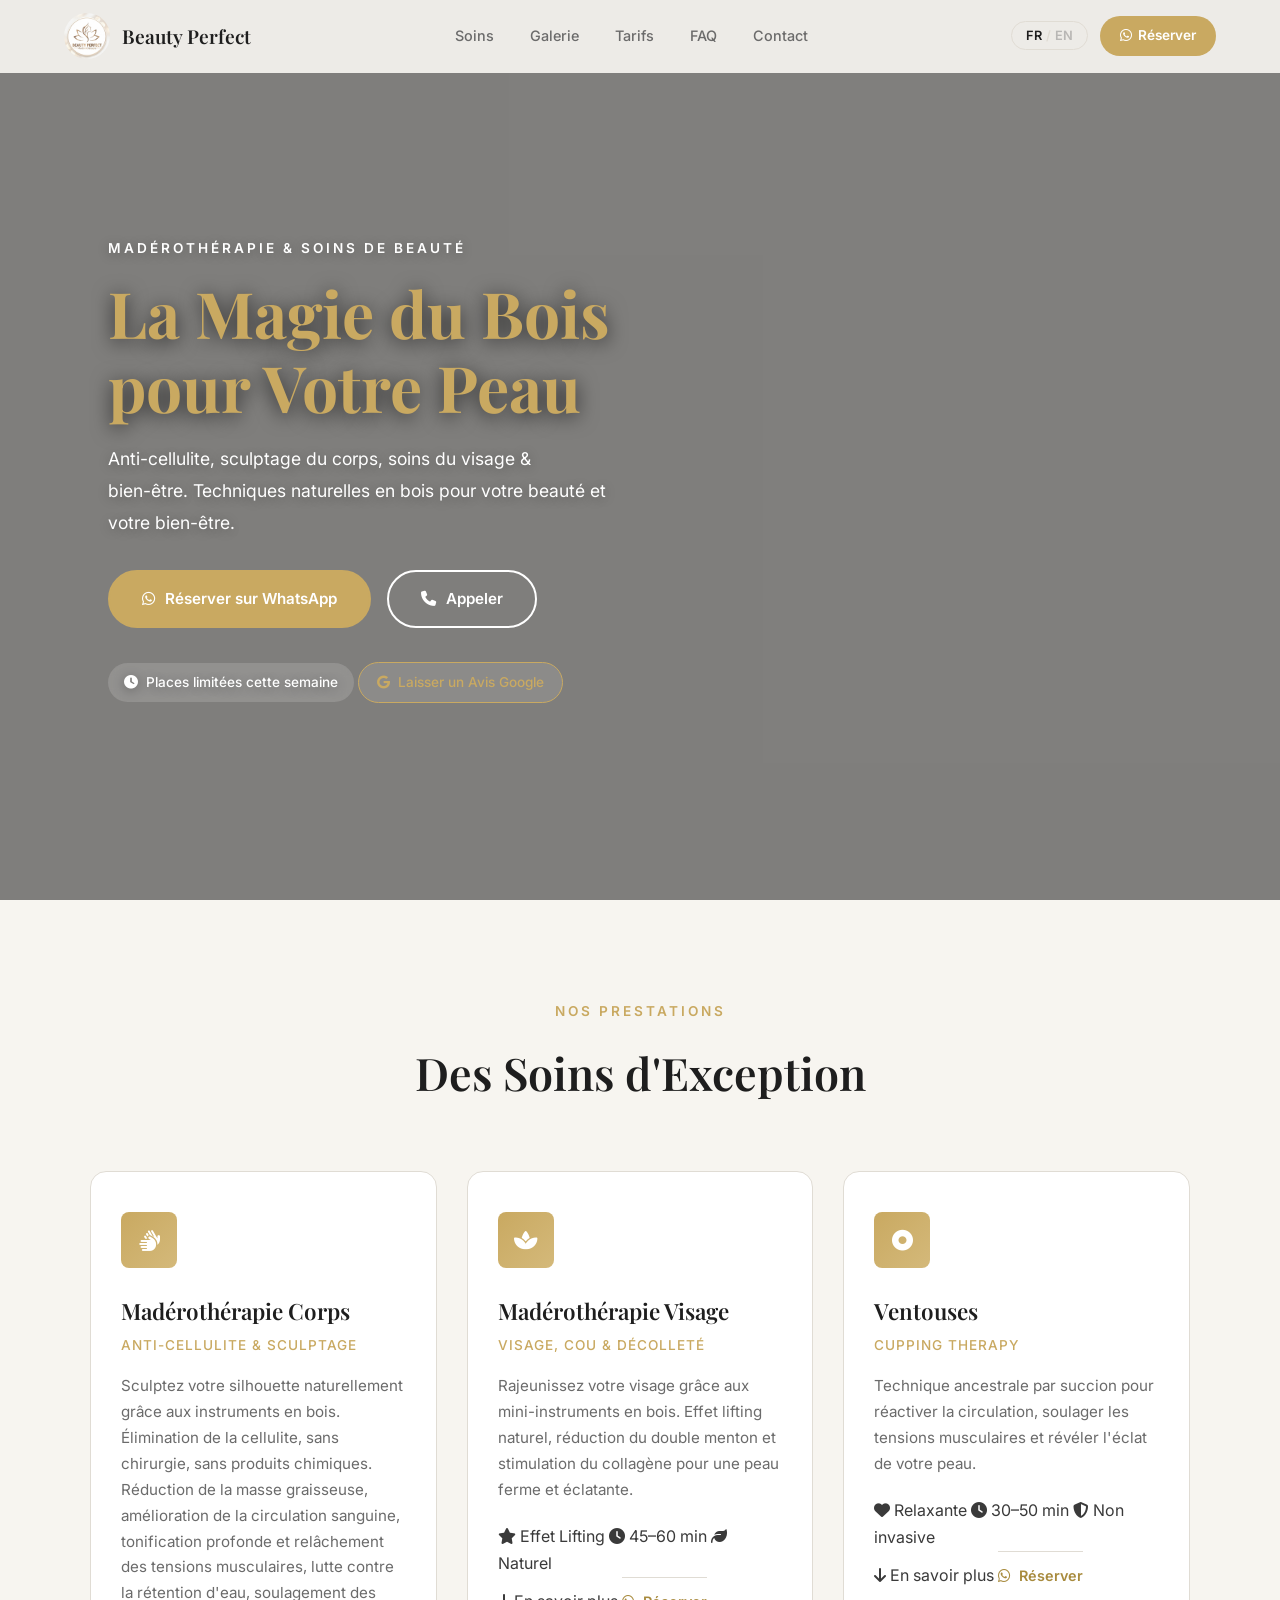
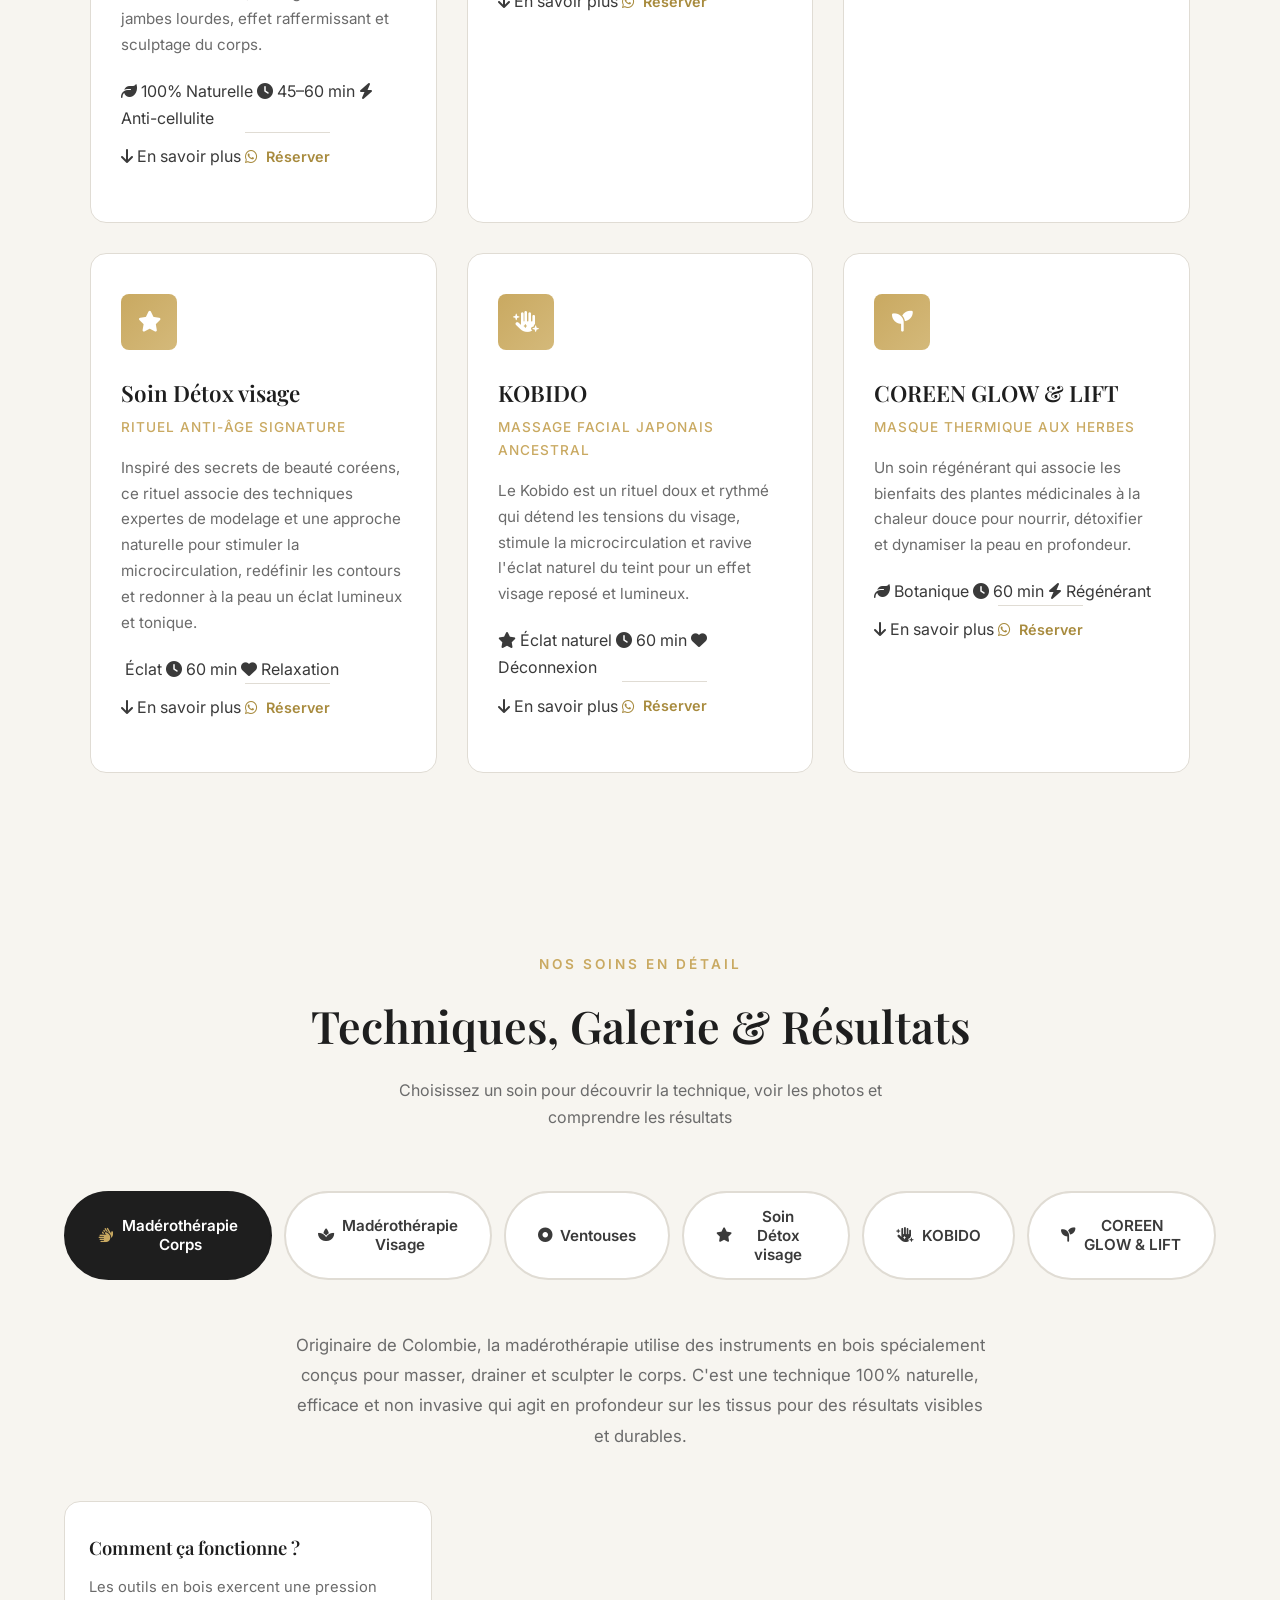
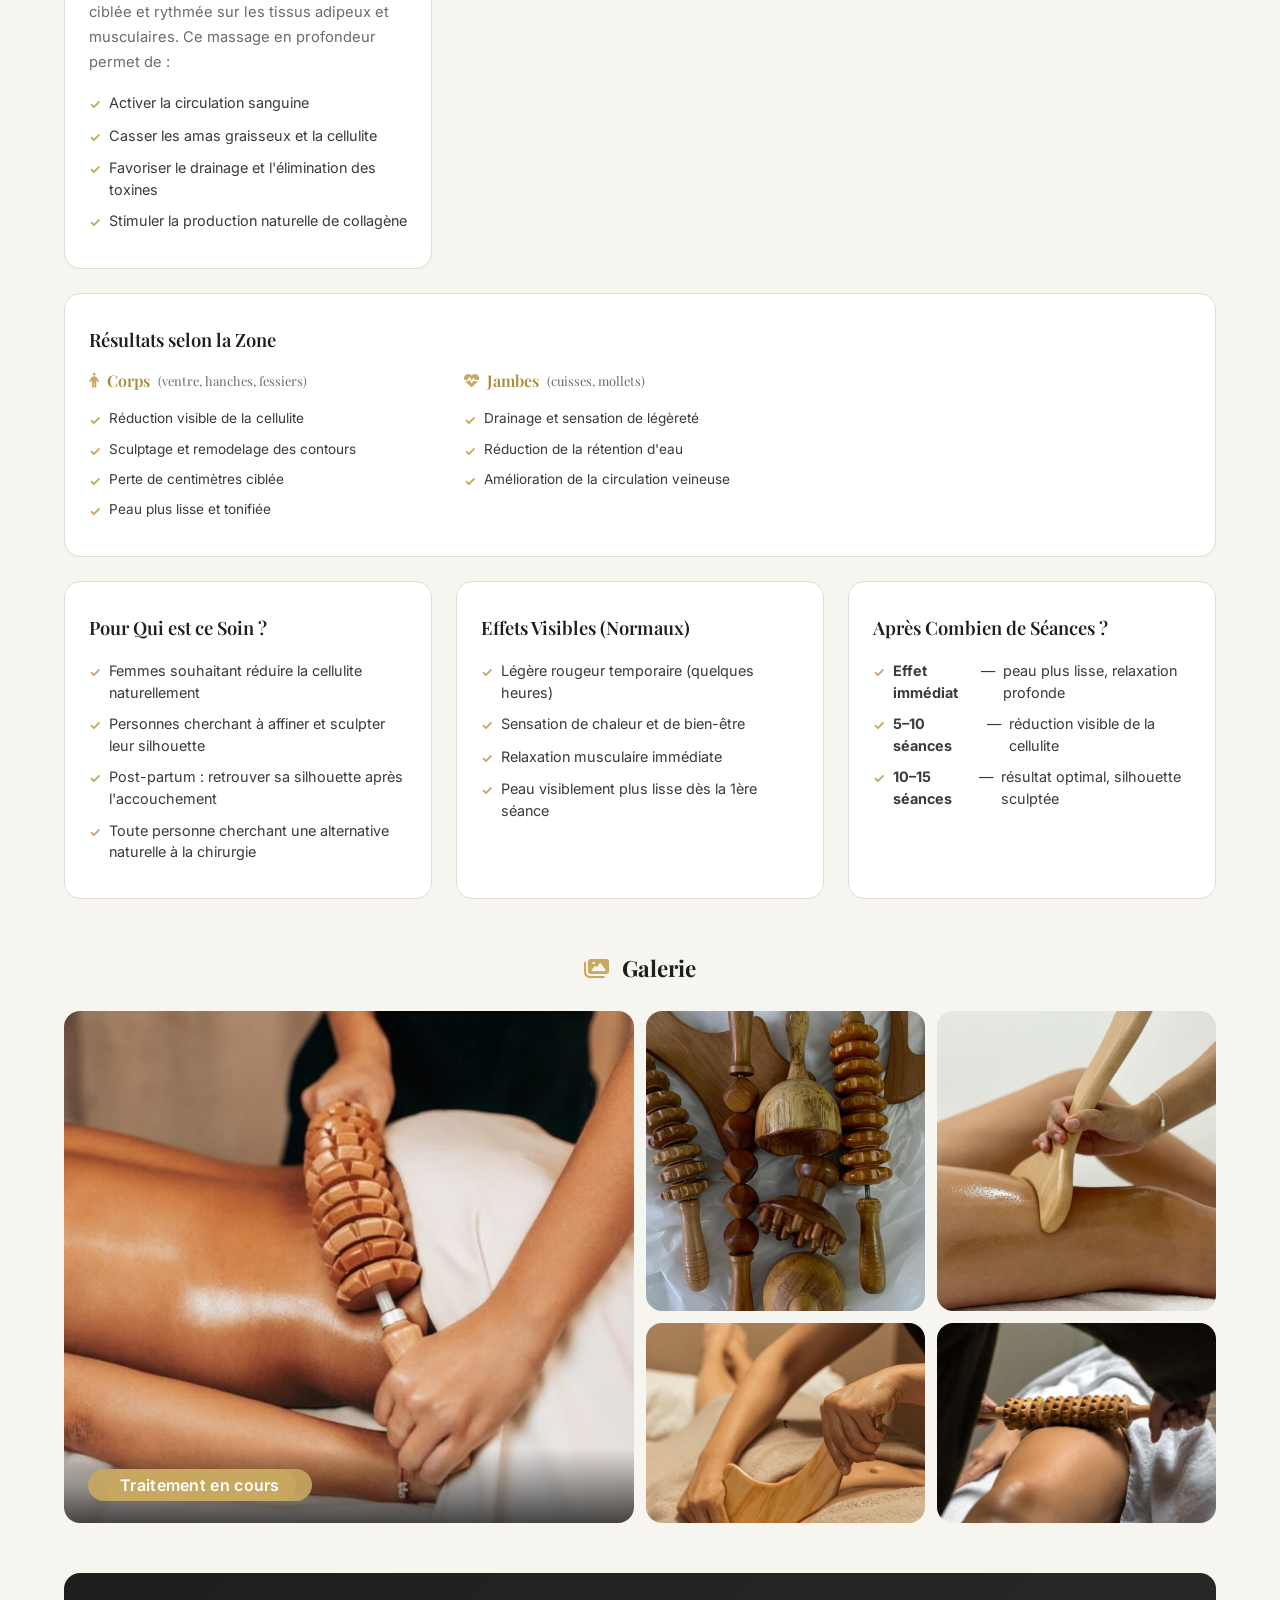
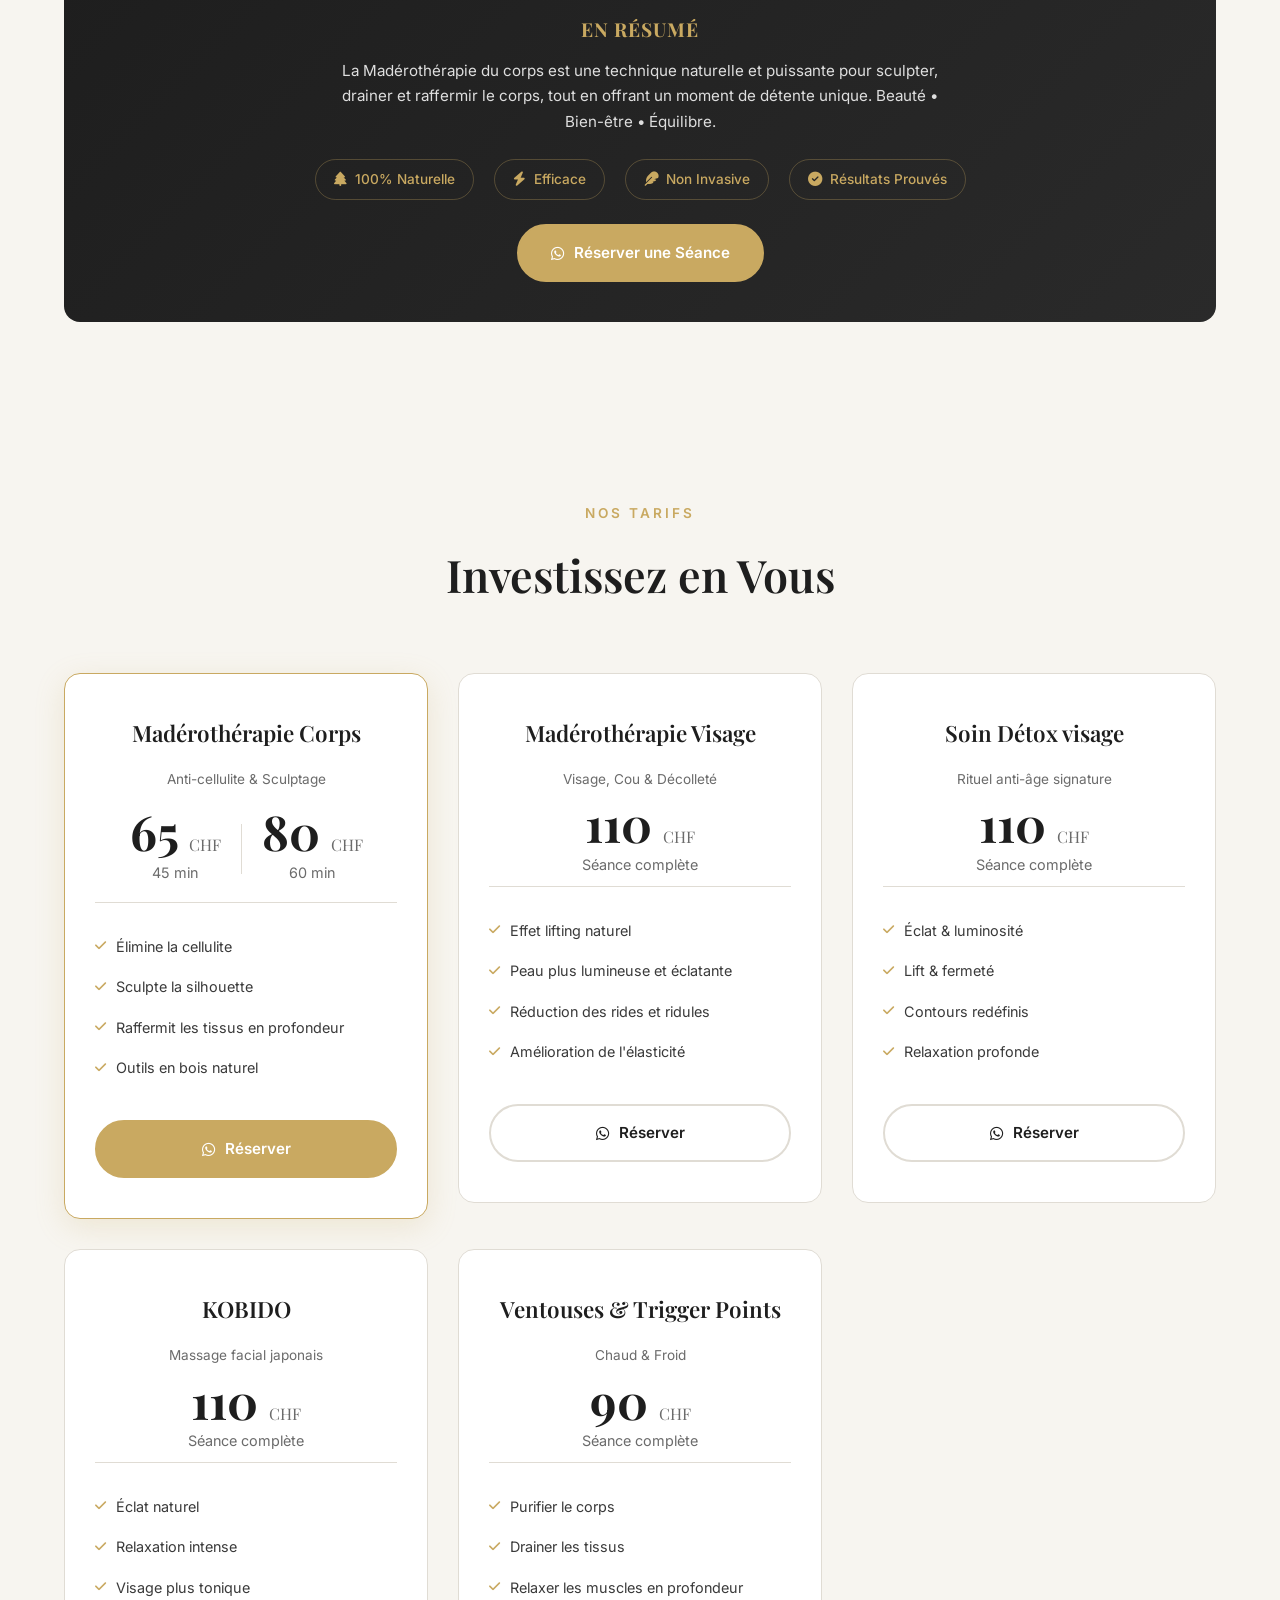
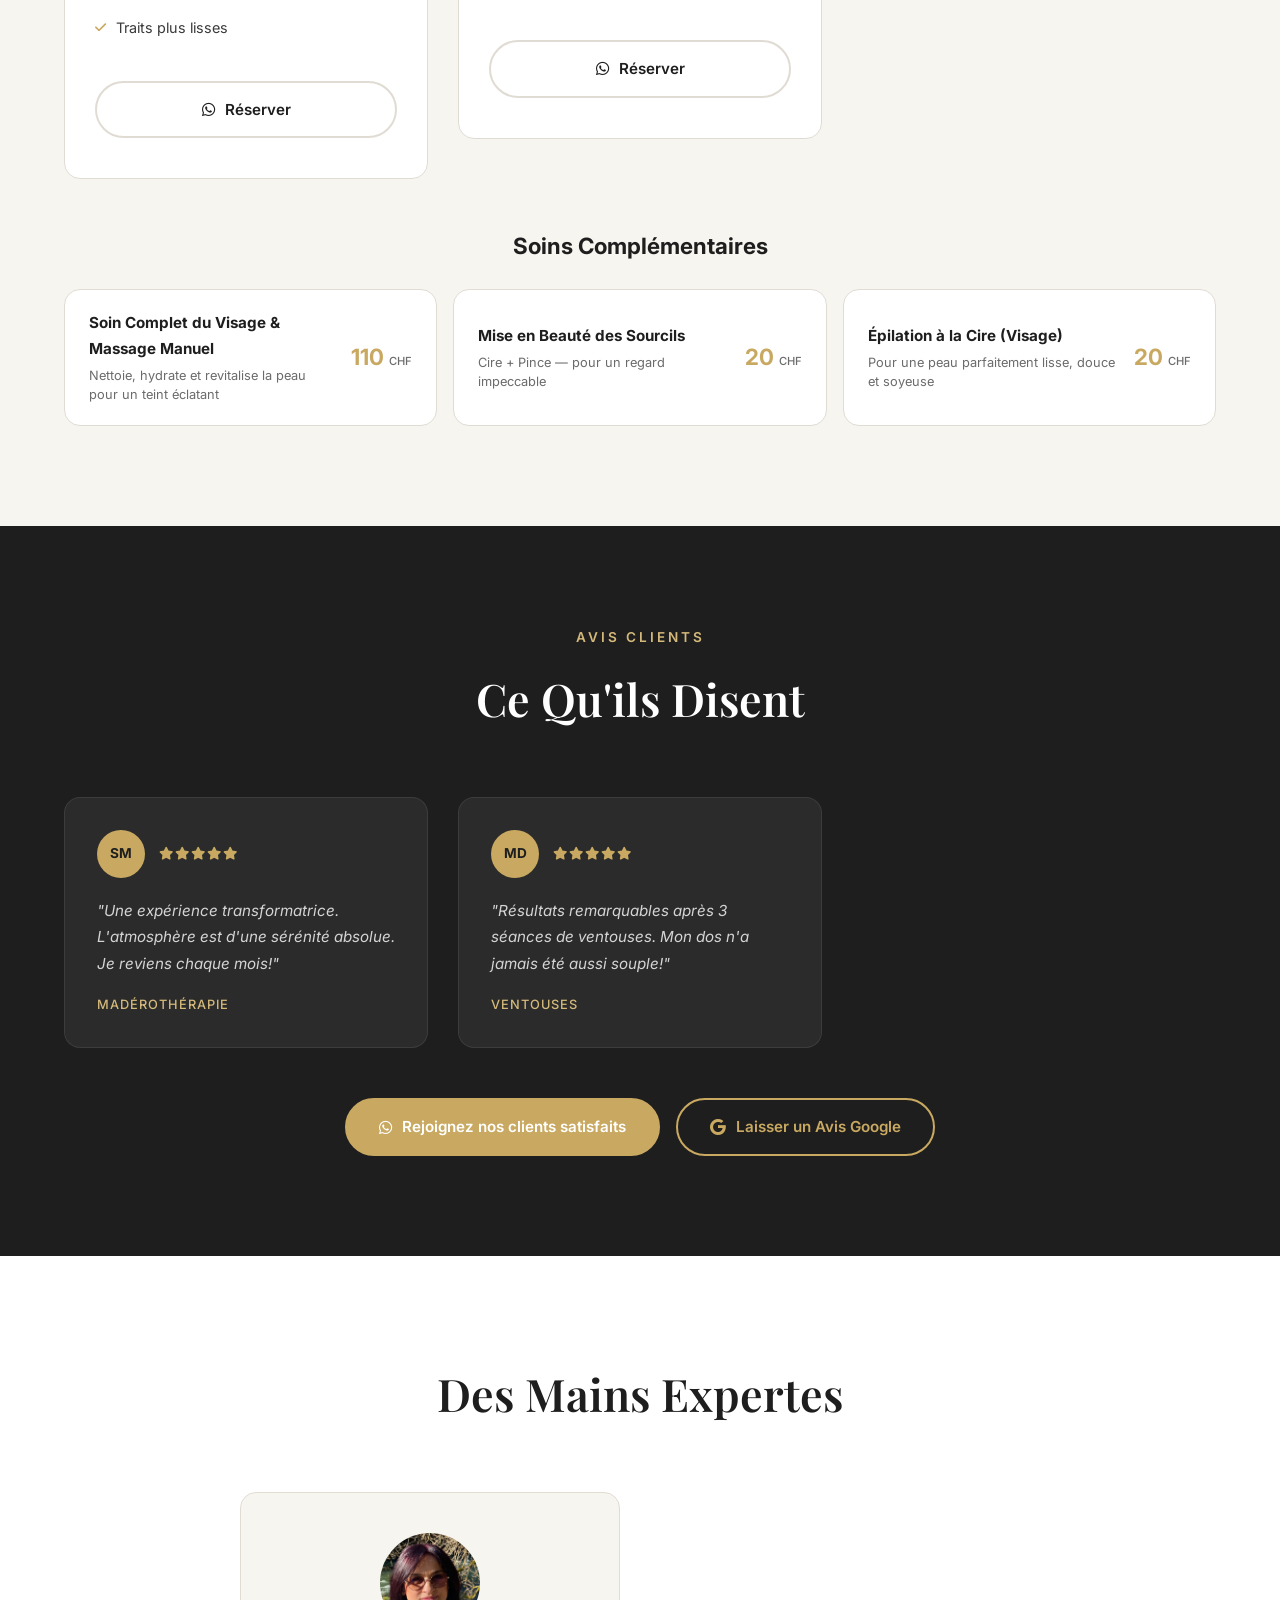
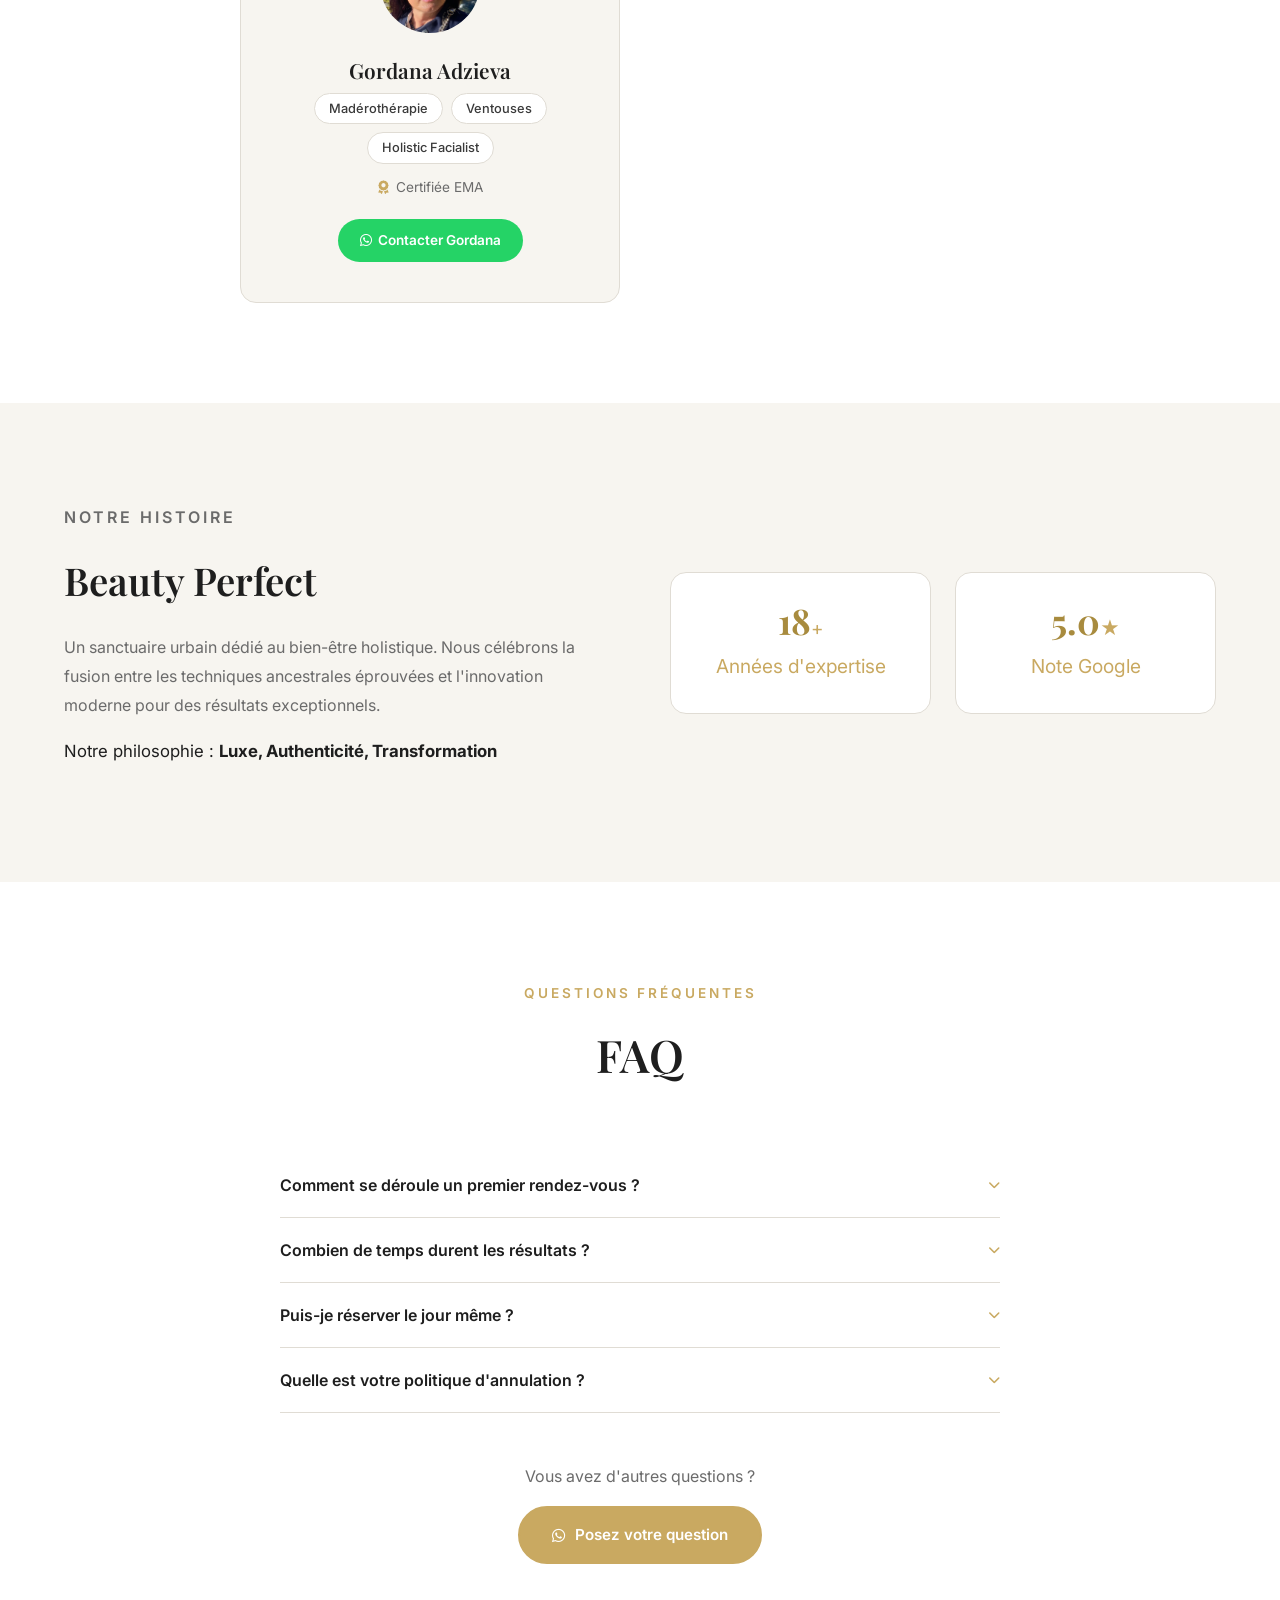
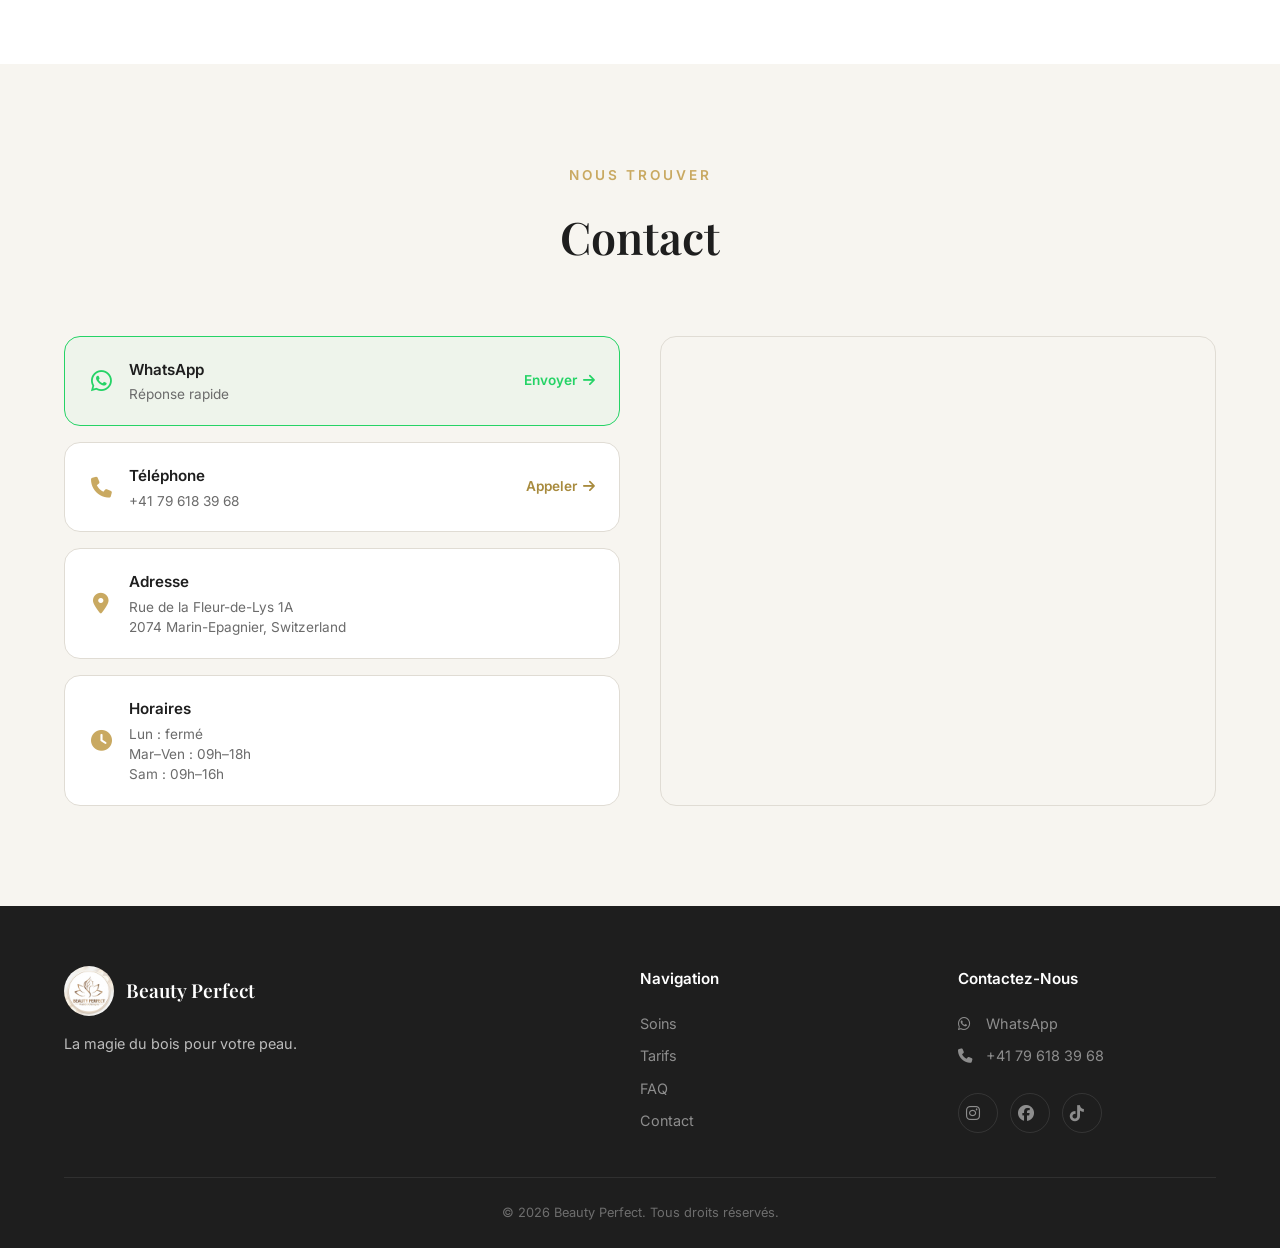
==== commit 17e850bf: "Update 14.0.0" ====
--- a/index.html
+++ b/index.html
@@ -314,7 +314,7 @@
 
                 <div class="service-card">
                     <div class="service-icon"><i class="fas fa-seedling"></i></div>
-                    <h3><span data-fr>COREEN</span><span data-en hidden>COREEN</span></h3>
+                    <h3><span data-fr>COREEN GLOW & LIFT</span><span data-en hidden>COREEN GLOW & LIFT</span></h3>
                     <p class="service-subtitle"><span data-fr>Masque thermique aux herbes</span><span data-en hidden>Herbal thermo mask</span></p>
                     <p class="service-desc"><span data-fr>Un soin régénérant qui associe les bienfaits des plantes médicinales à la chaleur douce pour nourrir, détoxifier et dynamiser la peau en profondeur.</span><span data-en hidden>A regenerating treatment combining medicinal herbs and gentle warmth to nourish, detoxify and revitalize the skin deeply.</span></p>
                     <div class="service-highlights">
@@ -348,7 +348,7 @@
                 <button class="detail-tab" data-detail="ventouses"><i class="fas fa-circle-dot"></i> Ventouses</button>
                 <button class="detail-tab" data-detail="korean-glow"><i class="fas fa-star"></i> <span data-fr>Soin Détox visage</span><span data-en hidden>Soin Détox visage</span></button>
                 <button class="detail-tab" data-detail="kobido"><i class="fas fa-hand-sparkles"></i> <span data-fr>KOBIDO</span><span data-en hidden>KOBIDO</span></button>
-                <button class="detail-tab" data-detail="krojter"><i class="fas fa-seedling"></i> <span data-fr>COREEN</span><span data-en hidden>COREEN</span></button>
+                <button class="detail-tab" data-detail="krojter"><i class="fas fa-seedling"></i> <span data-fr>COREEN GLOW & LIFT</span><span data-en hidden>COREEN GLOW & LIFT</span></button>
             </div>
 
             <!-- Detail Panel: Madérothérapie Corps -->
@@ -778,7 +778,7 @@
 
                 <div class="detail-summary">
                     <h4><span data-fr>En Résumé</span><span data-en hidden>In Summary</span></h4>
-                    <p><span data-fr>Le soin Soin Détox visage est un rituel beauté signature pour retrouver un teint éclatant, des contours plus nets et un visage détendu, lumineux et tonique.</span><span data-en hidden>The Soin Détox visage ritual is a signature beauty treatment designed to revive a radiant complexion, redefine facial contours and leave the skin relaxed, luminous and toned.</span></p>
+                    <p><span data-fr>Le rituel Soin Détox visage est une expérience beauté signature pour retrouver un teint éclatant, des contours plus nets et un visage détendu, lumineux et tonique.</span><span data-en hidden>The Soin Détox visage ritual is a signature beauty experience designed to revive a radiant complexion, redefine facial contours and leave the skin relaxed, luminous and toned.</span></p>
                     <a href="https://wa.me/41796183968?text=Bonjour%2C%20je%20souhaite%20r%C3%A9server%20le%20soin%20Soin%20D%C3%A9tox%20visage" target="_blank" rel="noopener" class="cta-button primary detail-cta"><i class="fab fa-whatsapp"></i> <span data-fr>Réserver une Séance</span><span data-en hidden>Book a Session</span></a>
                 </div>
             </div>
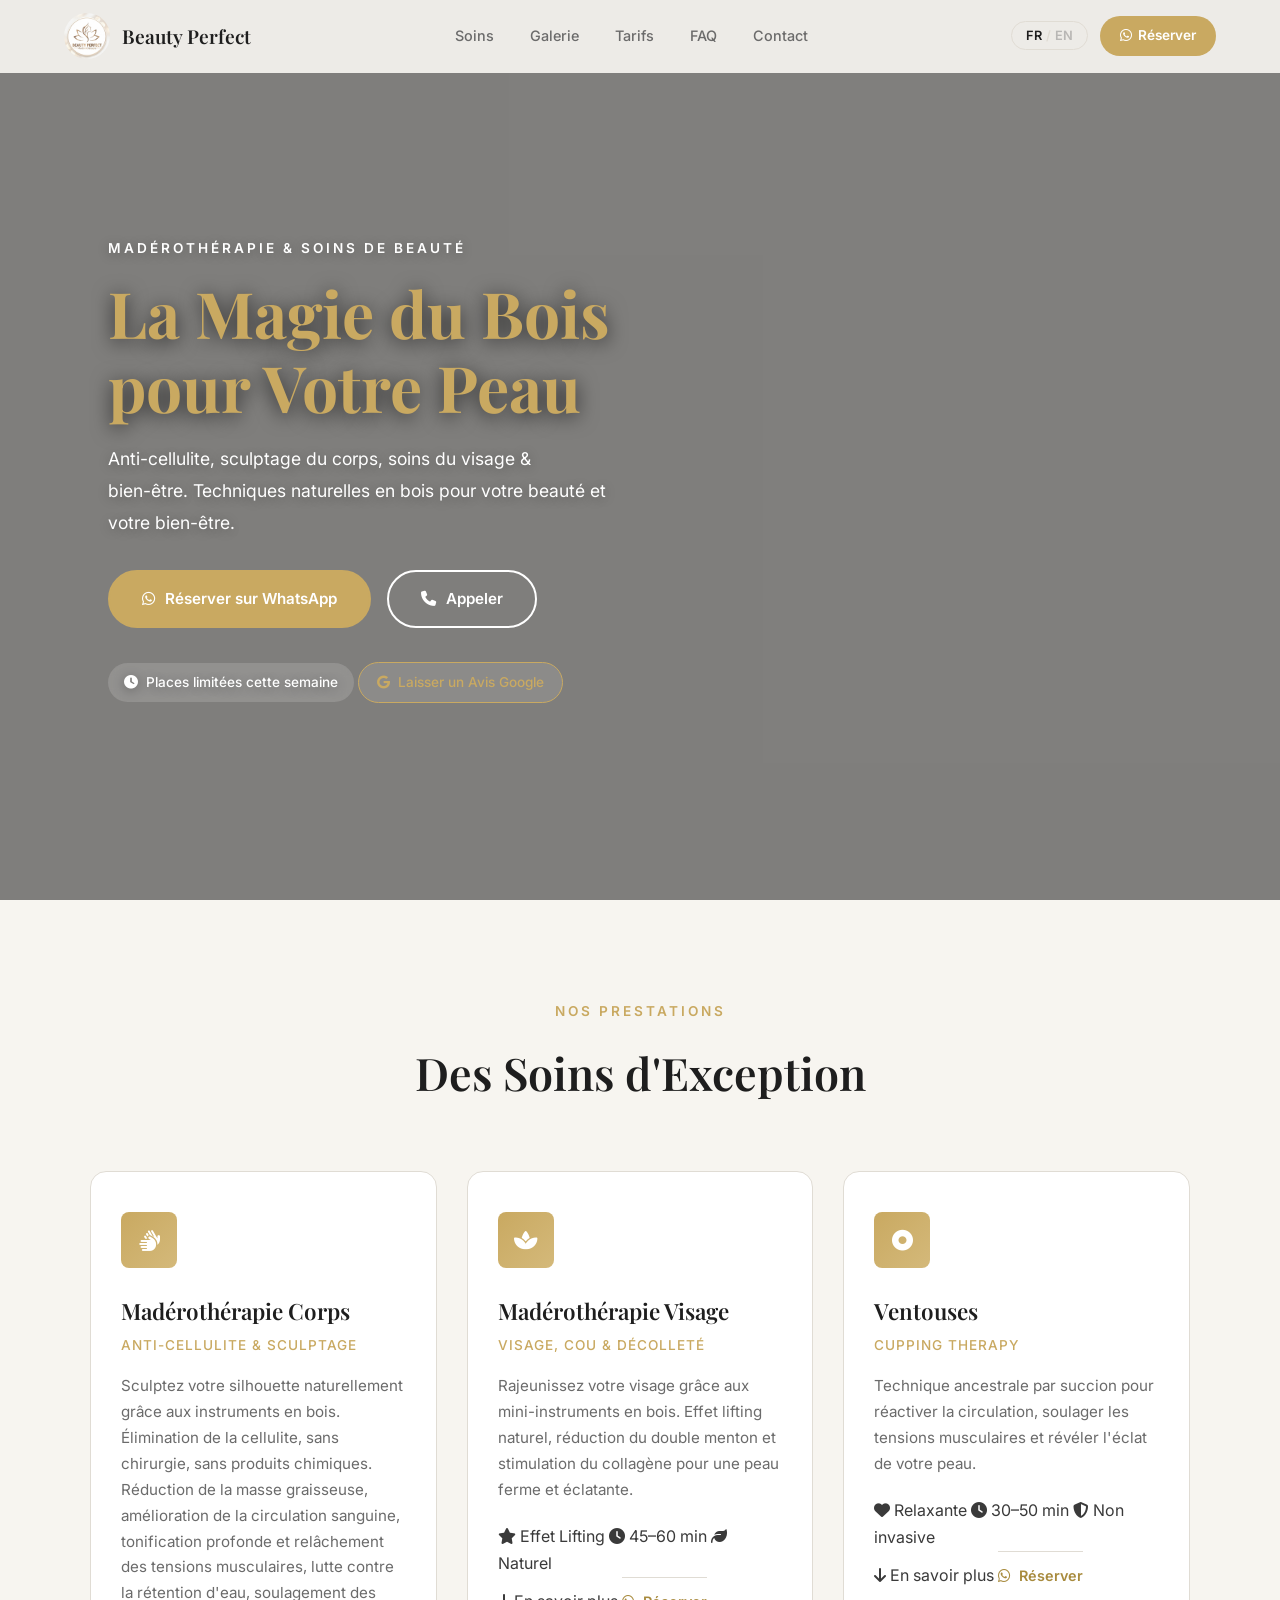
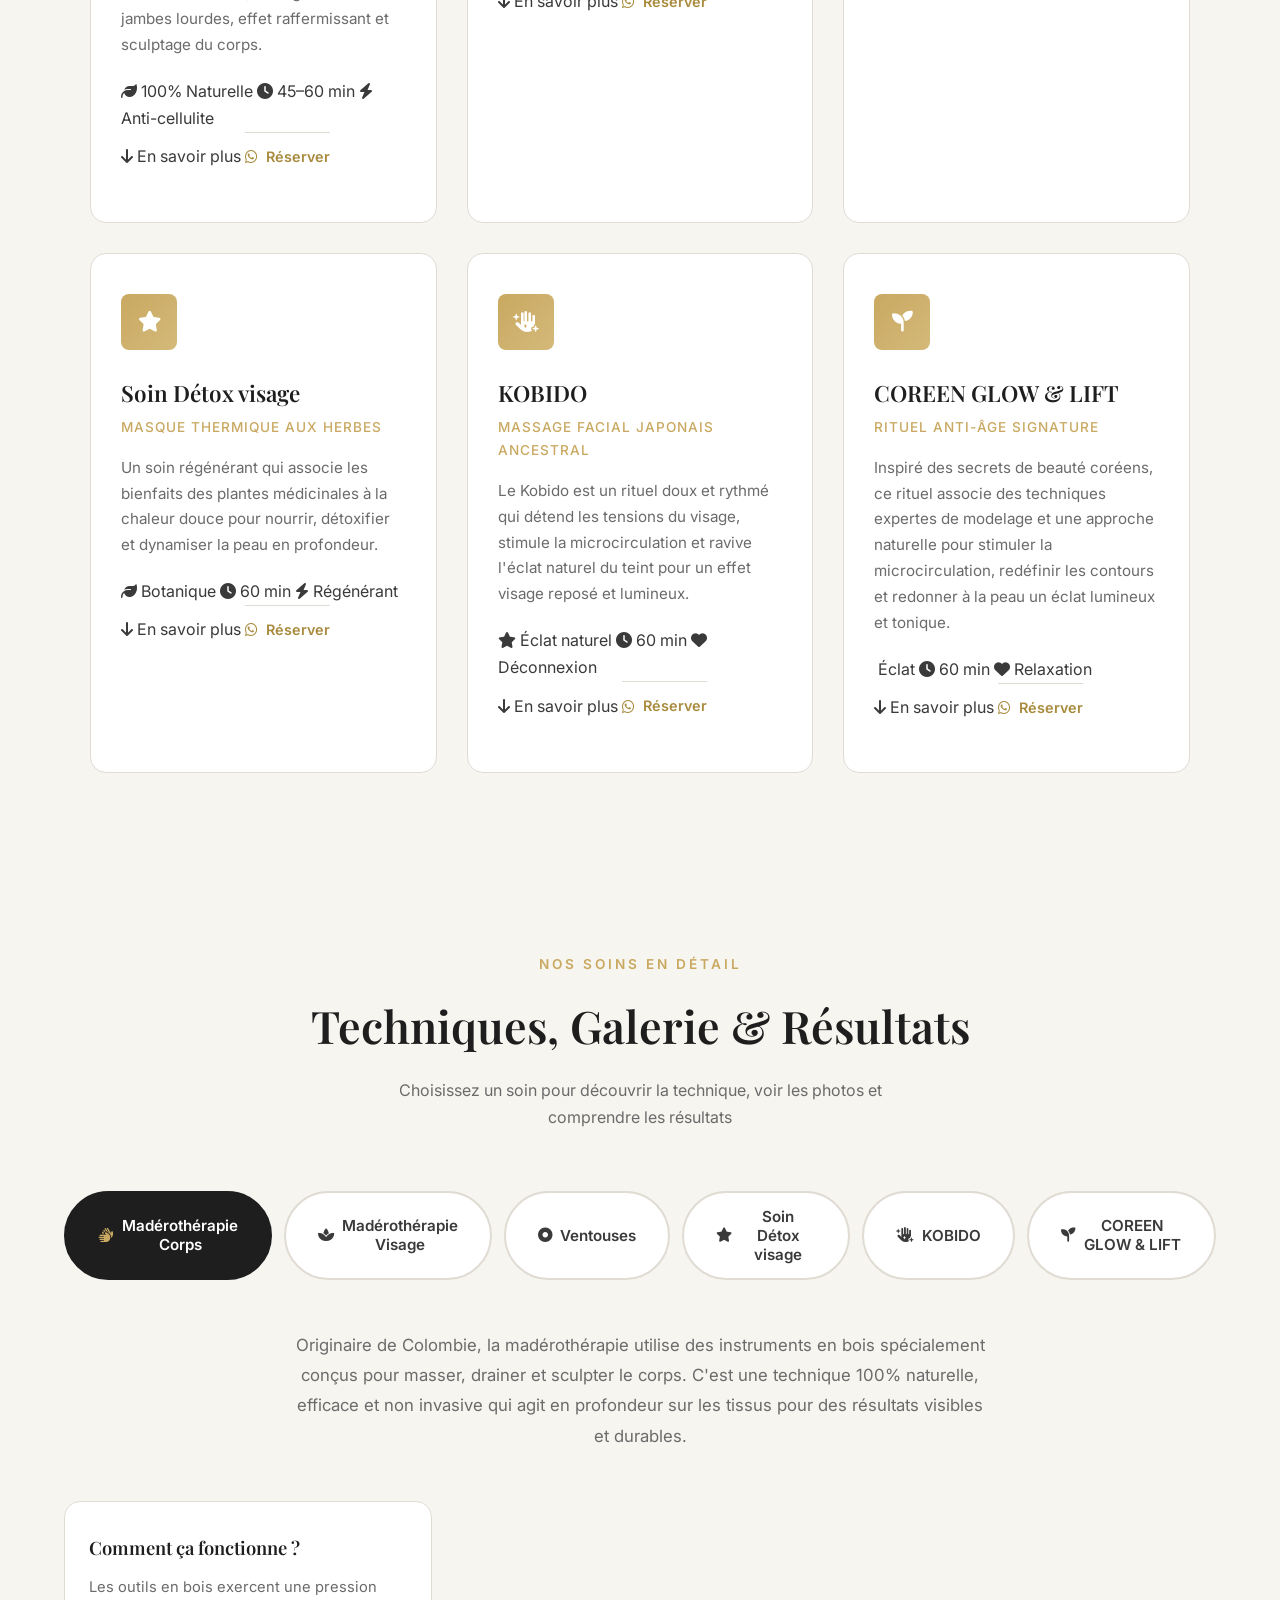
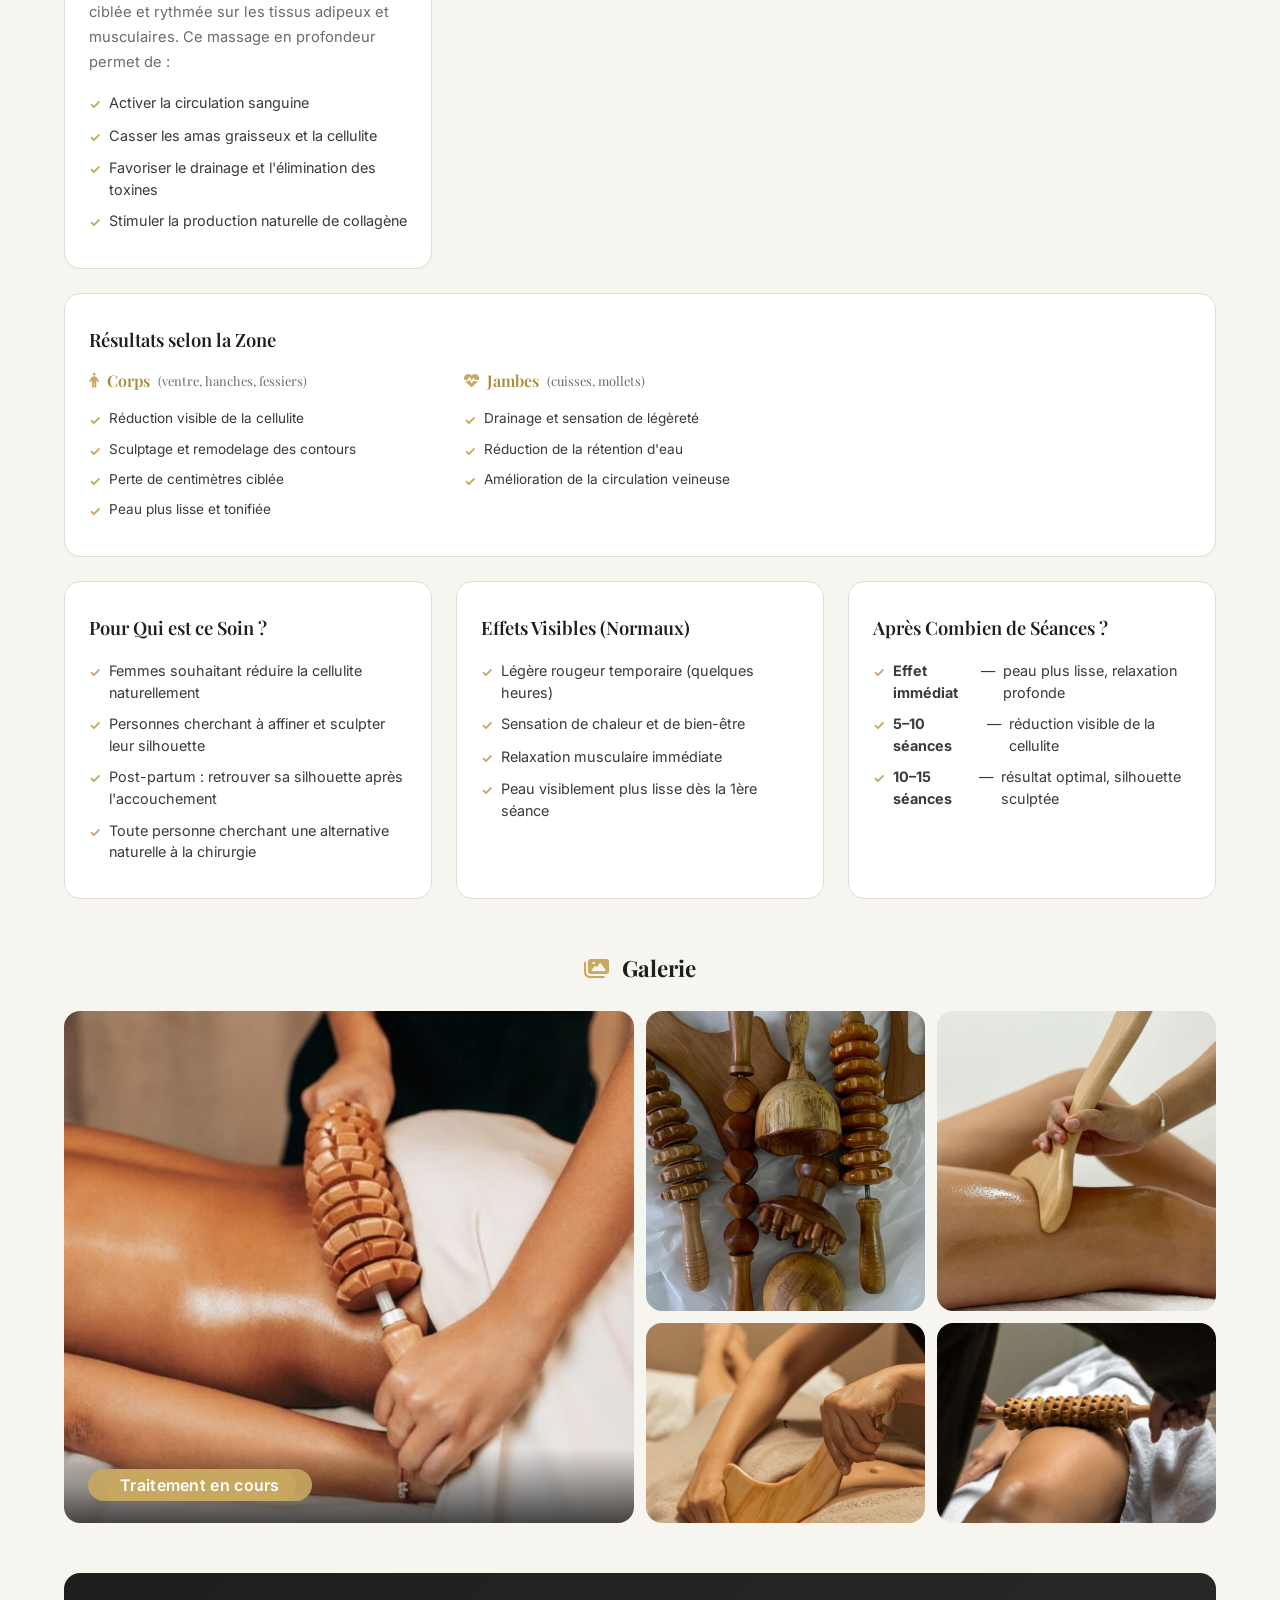
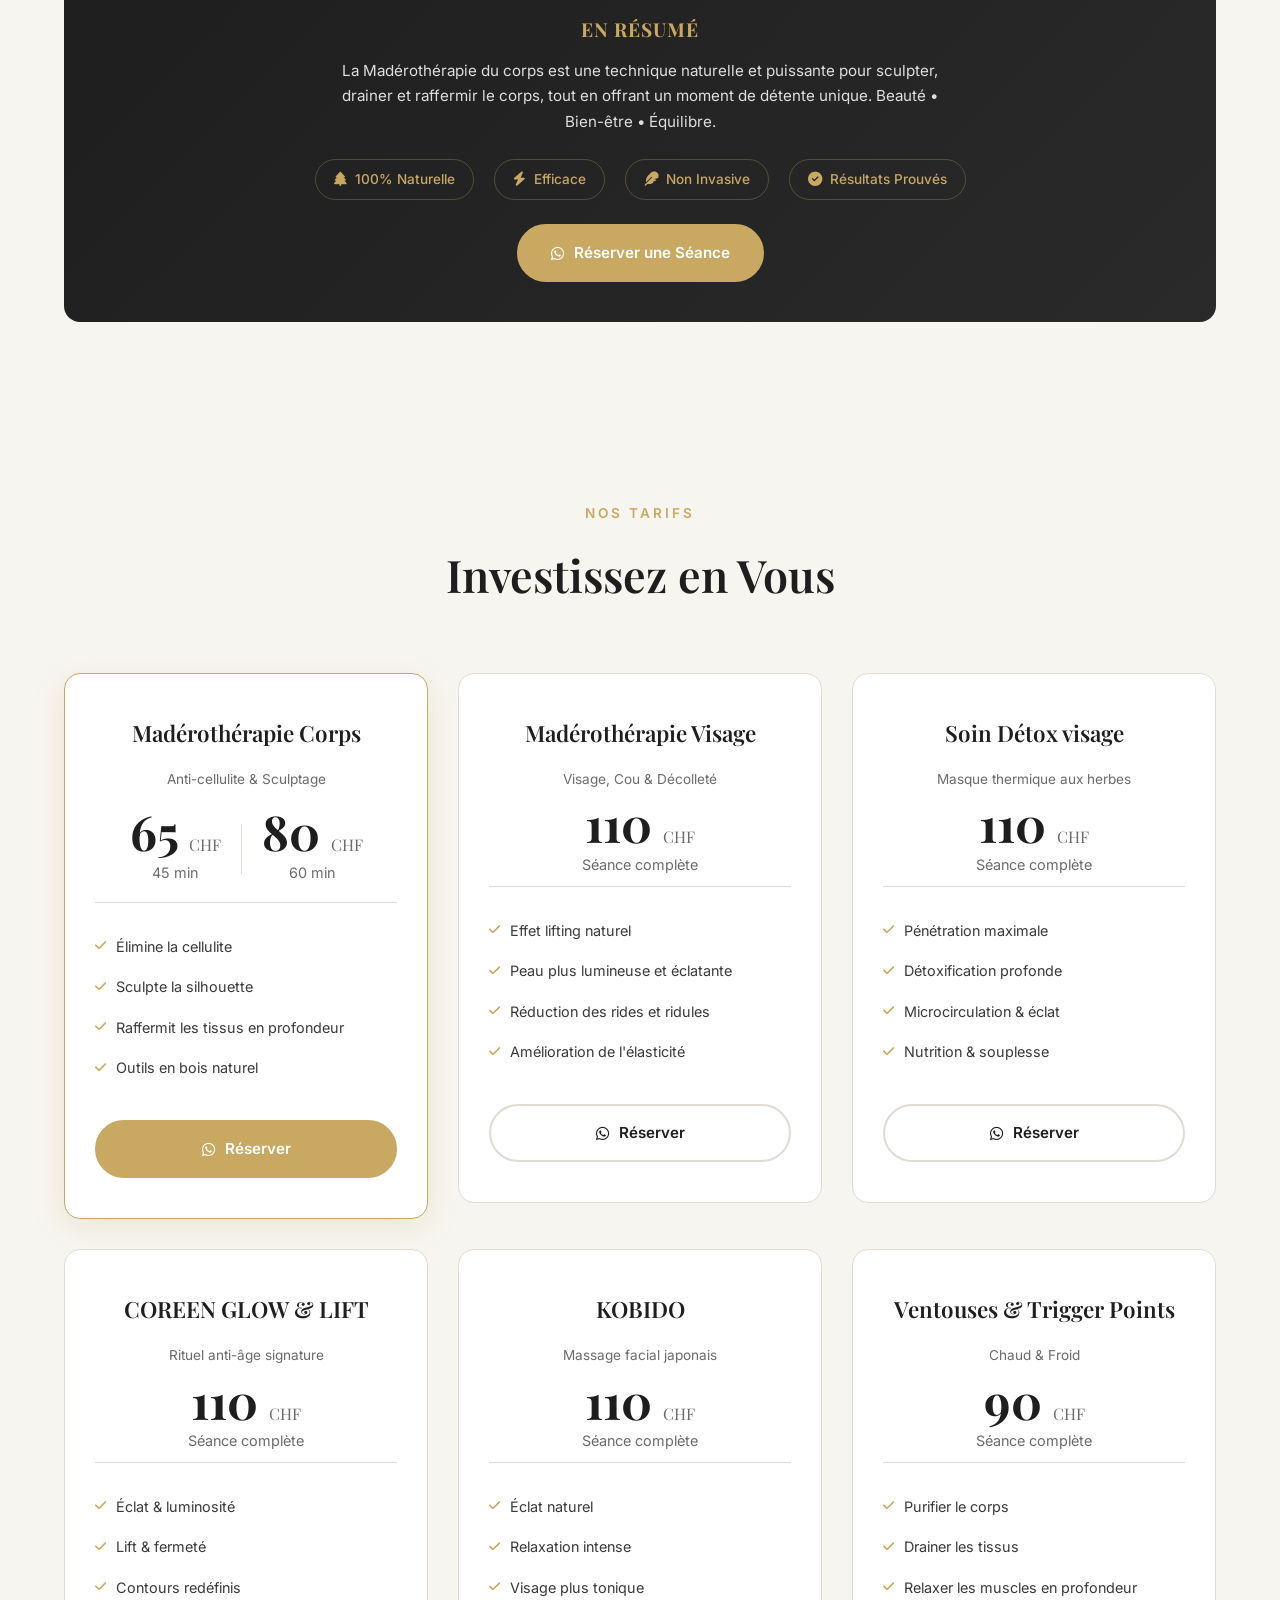
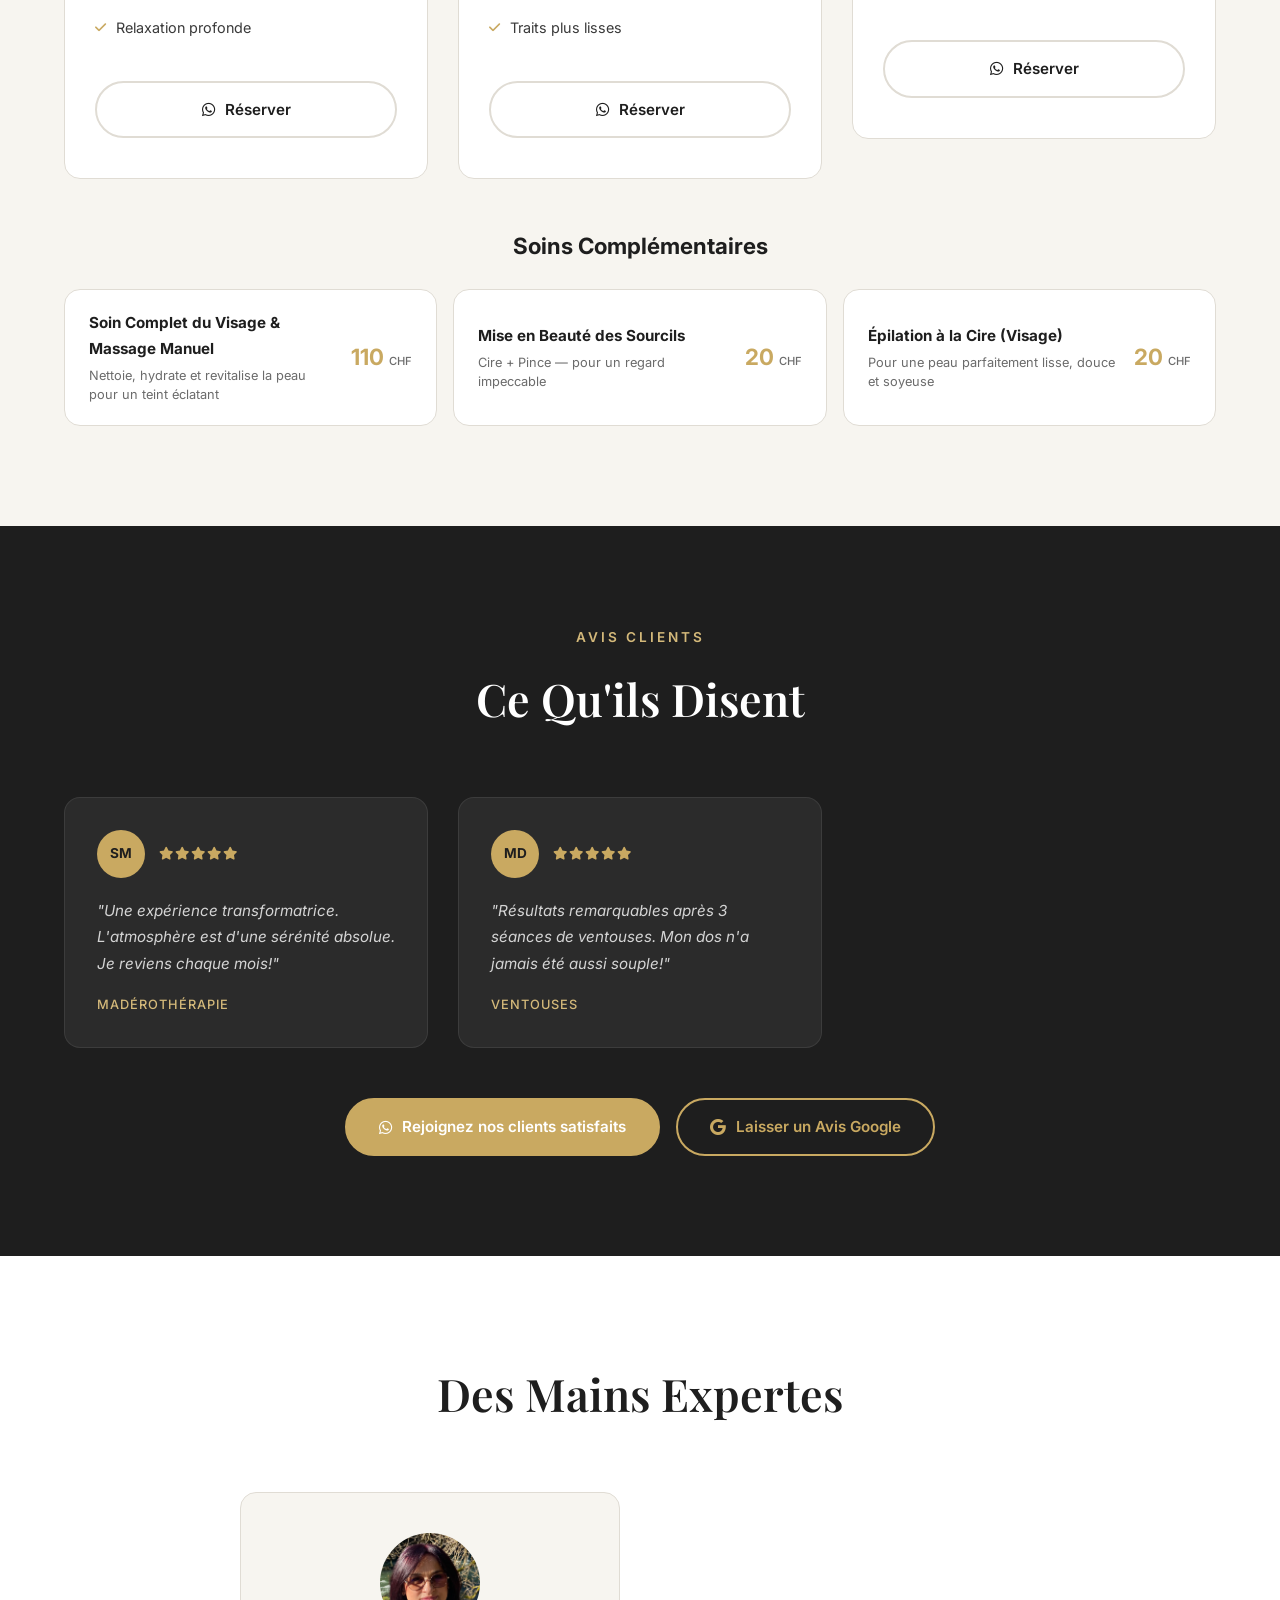
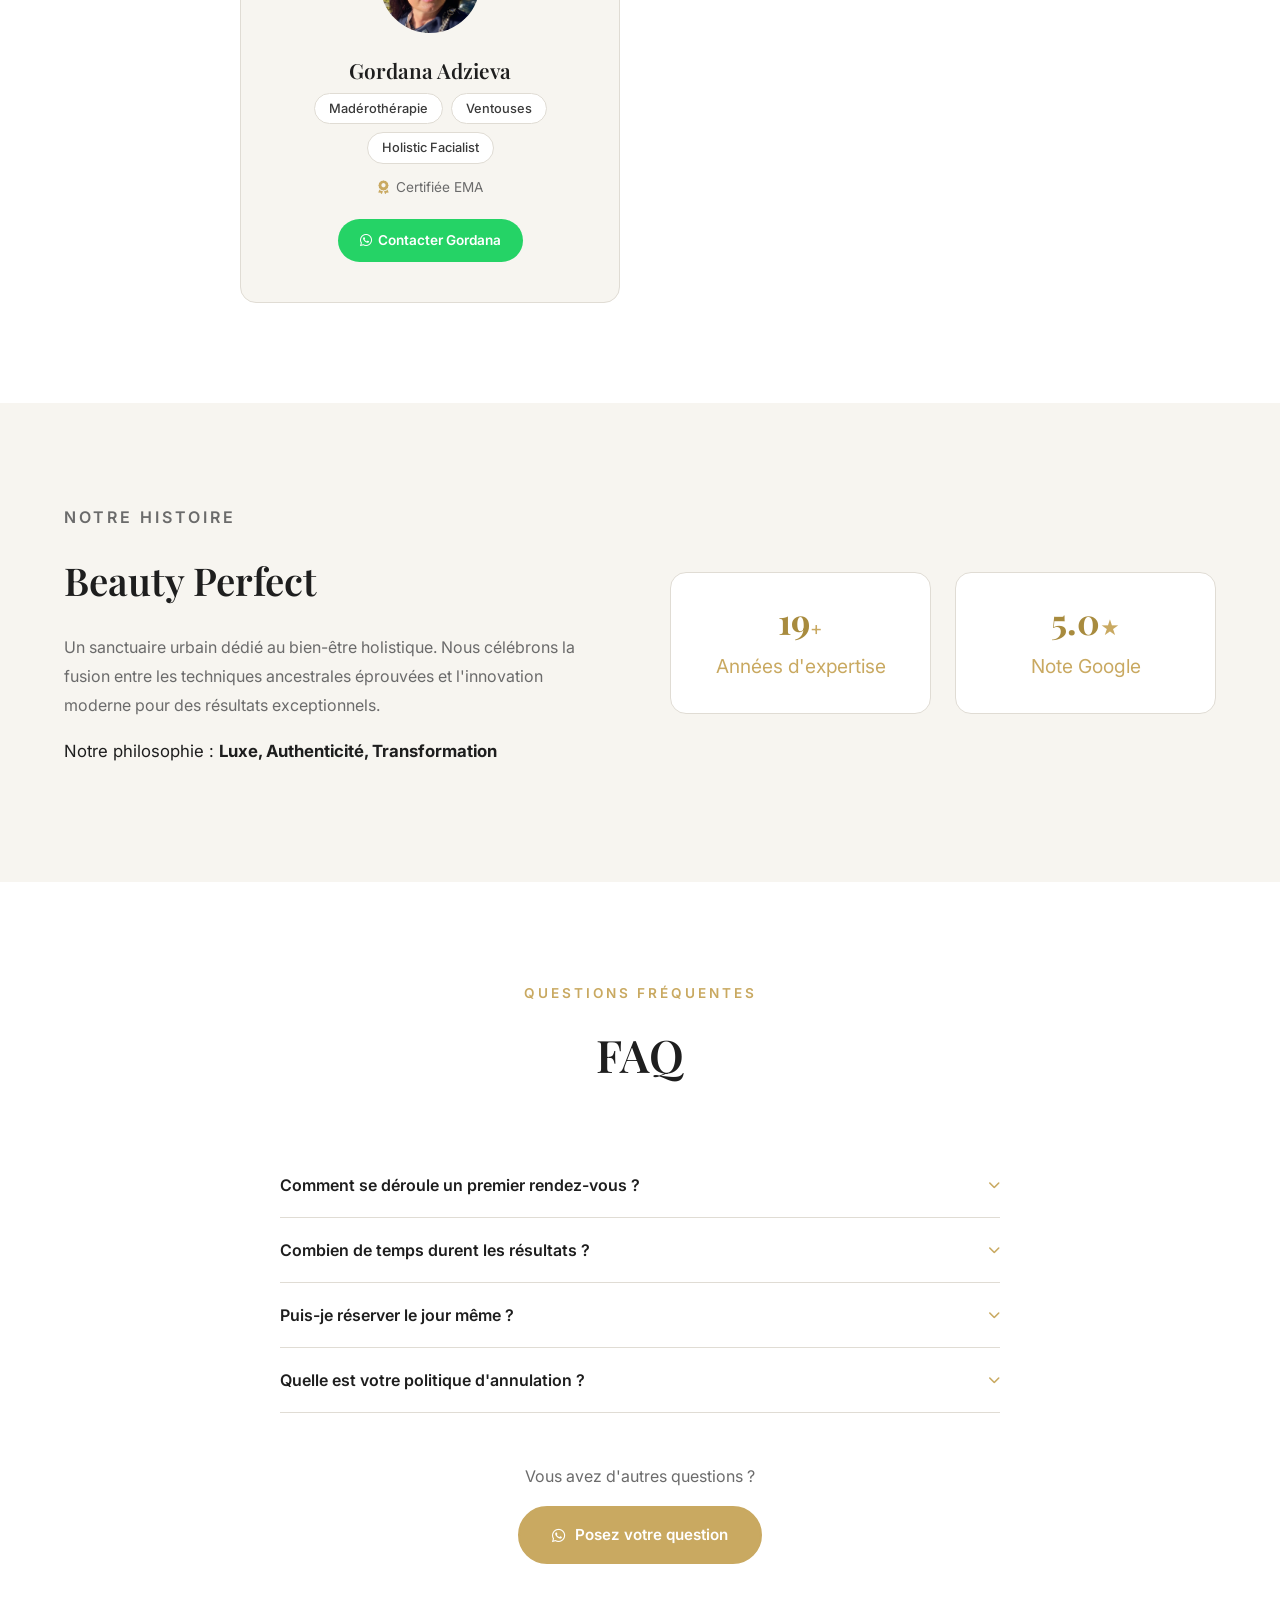
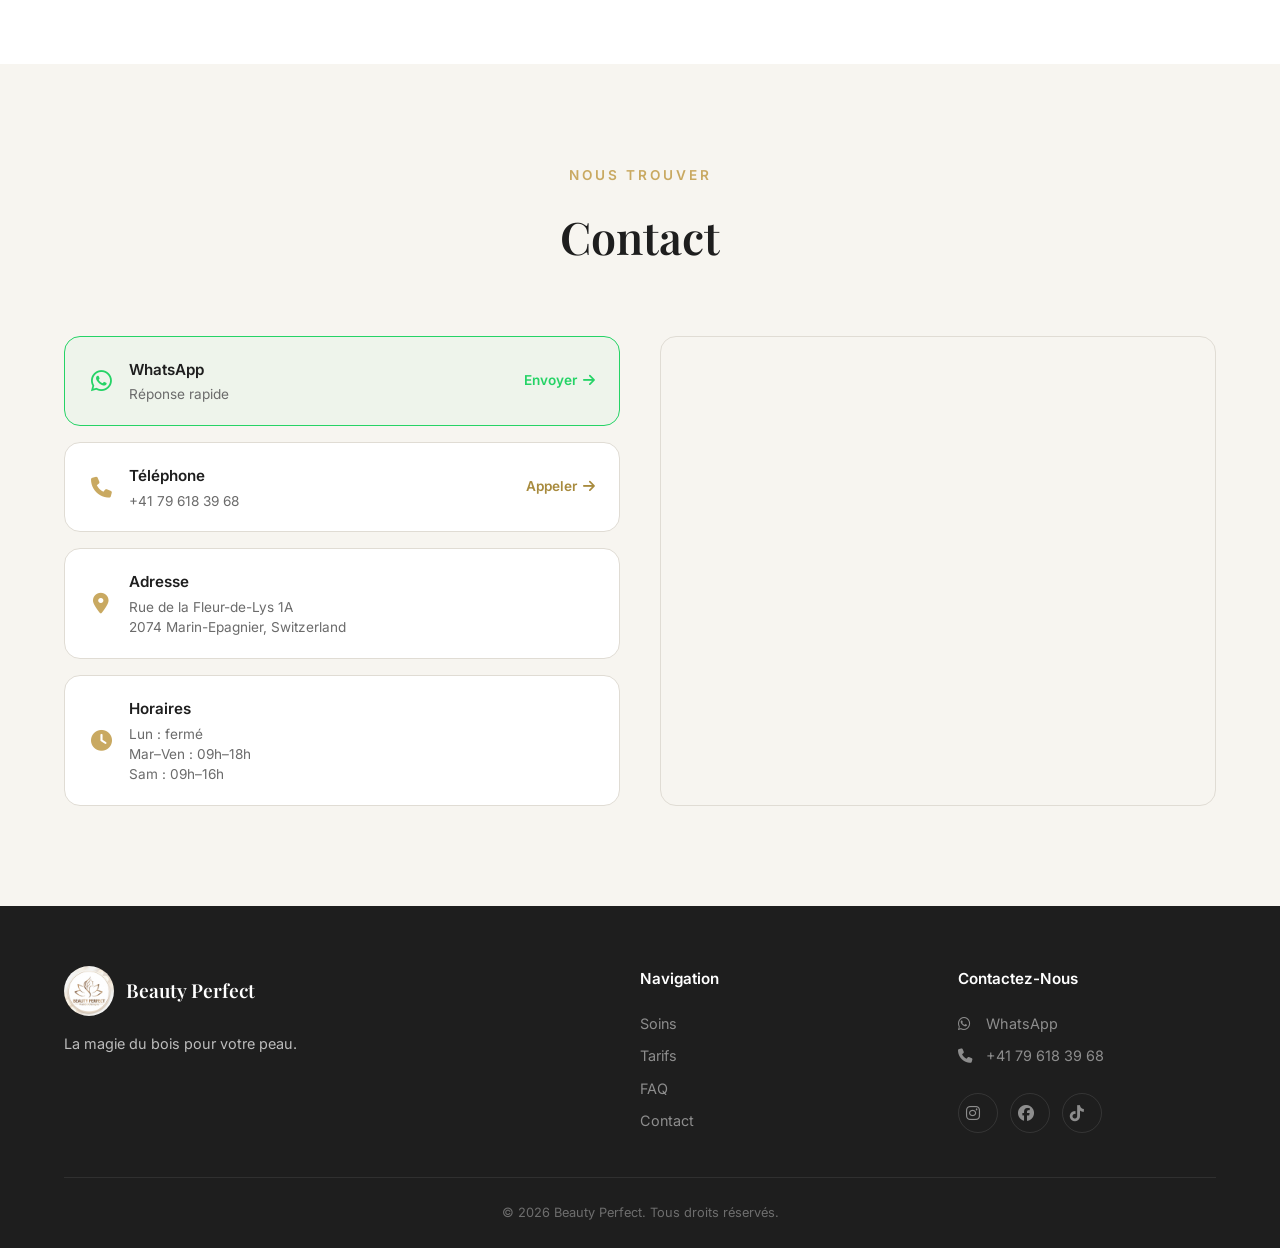
==== commit c46748ef: "Update 15.0.0" ====
--- a/index.html
+++ b/index.html
@@ -283,12 +283,12 @@
                 <div class="service-card">
                     <div class="service-icon"><i class="fas fa-star"></i></div>
                     <h3><span data-fr>Soin Détox visage</span><span data-en hidden>Soin Détox visage</span></h3>
-                    <p class="service-subtitle"><span data-fr>Rituel anti-âge signature</span><span data-en hidden>Signature anti-aging ritual</span></p>
-                    <p class="service-desc"><span data-fr>Inspiré des secrets de beauté coréens, ce rituel associe des techniques expertes de modelage et une approche naturelle pour stimuler la microcirculation, redéfinir les contours et redonner à la peau un éclat lumineux et tonique.</span><span data-en hidden>Inspired by traditional Korean beauty secrets, this ritual combines expert massage techniques and targeted facial sculpting to stimulate microcirculation, redefine facial contours and restore a radiant, toned and refreshed complexion.</span></p>
+                    <p class="service-subtitle"><span data-fr>Masque thermique aux herbes</span><span data-en hidden>Herbal thermo mask</span></p>
+                    <p class="service-desc"><span data-fr>Un soin régénérant qui associe les bienfaits des plantes médicinales à la chaleur douce pour nourrir, détoxifier et dynamiser la peau en profondeur.</span><span data-en hidden>A regenerating treatment combining the benefits of medicinal herbs with gentle warmth to nourish, detoxify and revitalize the skin in depth.</span></p>
                     <div class="service-highlights">
-                        <span class="service-highlight"><i class="fas fa-sparkles"></i> <span data-fr>Éclat</span><span data-en hidden>Glow</span></span>
+                        <span class="service-highlight"><i class="fas fa-leaf"></i> <span data-fr>Botanique</span><span data-en hidden>Botanical</span></span>
                         <span class="service-highlight"><i class="fas fa-clock"></i> 60 min</span>
-                        <span class="service-highlight"><i class="fas fa-heart"></i> <span data-fr>Relaxation</span><span data-en hidden>Relaxation</span></span>
+                        <span class="service-highlight"><i class="fas fa-bolt"></i> <span data-fr>Régénérant</span><span data-en hidden>Regenerating</span></span>
                     </div>
                     <div class="service-actions">
                         <a href="#detail-korean-glow" class="service-learn-more"><i class="fas fa-arrow-down"></i> <span data-fr>En savoir plus</span><span data-en hidden>Learn more</span></a>
@@ -315,12 +315,12 @@
                 <div class="service-card">
                     <div class="service-icon"><i class="fas fa-seedling"></i></div>
                     <h3><span data-fr>COREEN GLOW & LIFT</span><span data-en hidden>COREEN GLOW & LIFT</span></h3>
-                    <p class="service-subtitle"><span data-fr>Masque thermique aux herbes</span><span data-en hidden>Herbal thermo mask</span></p>
-                    <p class="service-desc"><span data-fr>Un soin régénérant qui associe les bienfaits des plantes médicinales à la chaleur douce pour nourrir, détoxifier et dynamiser la peau en profondeur.</span><span data-en hidden>A regenerating treatment combining medicinal herbs and gentle warmth to nourish, detoxify and revitalize the skin deeply.</span></p>
+                    <p class="service-subtitle"><span data-fr>Rituel anti-âge signature</span><span data-en hidden>Signature anti-aging ritual</span></p>
+                    <p class="service-desc"><span data-fr>Inspiré des secrets de beauté coréens, ce rituel associe des techniques expertes de modelage et une approche naturelle pour stimuler la microcirculation, redéfinir les contours et redonner à la peau un éclat lumineux et tonique.</span><span data-en hidden>Inspired by Korean beauty secrets, this ritual combines expert massage techniques and targeted sculpting to stimulate microcirculation, redefine facial contours and restore a radiant, toned and luminous complexion.</span></p>
                     <div class="service-highlights">
-                        <span class="service-highlight"><i class="fas fa-leaf"></i> <span data-fr>Botanique</span><span data-en hidden>Botanical</span></span>
+                        <span class="service-highlight"><i class="fas fa-sparkles"></i> <span data-fr>Éclat</span><span data-en hidden>Glow</span></span>
                         <span class="service-highlight"><i class="fas fa-clock"></i> 60 min</span>
-                        <span class="service-highlight"><i class="fas fa-bolt"></i> <span data-fr>Régénérant</span><span data-en hidden>Regenerating</span></span>
+                        <span class="service-highlight"><i class="fas fa-heart"></i> <span data-fr>Relaxation</span><span data-en hidden>Relaxation</span></span>
                     </div>
                     <div class="service-actions">
                         <a href="#detail-krojter" class="service-learn-more"><i class="fas fa-arrow-down"></i> <span data-fr>En savoir plus</span><span data-en hidden>Learn more</span></a>
@@ -700,30 +700,157 @@
 
             <!-- Detail Panel: Soin Détox visage -->
             <div class="detail-panel hidden" data-panel="korean-glow" id="detail-korean-glow">
-                <p class="detail-intro"><span data-fr>Inspiré des secrets de beauté coréens, le rituel Soin Détox visage associe des techniques expertes de modelage et une approche naturelle pour sublimer le visage. Ce soin stimule la microcirculation, redéfinit les contours et redonne à la peau un éclat lumineux et tonique.</span><span data-en hidden>Inspired by Korean beauty secrets, the Soin Détox visage ritual combines expert facial modeling techniques and a natural approach to enhance the face. This treatment stimulates microcirculation, redefines the contours and restores a radiant, toned and luminous complexion.</span></p>
+                <p class="detail-intro"><span data-fr>Un soin régénérant qui associe les bienfaits des plantes médicinales à la chaleur douce pour nourrir, détoxifier et dynamiser la peau en profondeur.</span><span data-en hidden>A regenerating treatment combining the benefits of medicinal herbs with gentle warmth to nourish, detoxify and revitalize the skin in depth.</span></p>
+
+                <div class="detail-grid">
+                    <div class="detail-card">
+                        <div class="detail-icon"><i class="fas fa-seedling"></i></div>
+                        <h4><span data-fr>Les Bienfaits</span><span data-en hidden>Key Benefits</span></h4>
+                        <ul>
+                            <li><span data-fr>Pénétration Maximale : la chaleur ouvre les pores et permet une absorption profonde des actifs naturels.</span><span data-en hidden>Maximum Penetration: warmth opens pores and allows deeper absorption of natural active ingredients.</span></li>
+                            <li><span data-fr>Détoxification : stimule l'élimination des toxines et des impuretés sous-cutanées.</span><span data-en hidden>Detoxification: stimulates the elimination of toxins and impurities beneath the skin.</span></li>
+                            <li><span data-fr>Microcirculation & Éclat : réactive la circulation sanguine et lymphatique pour un teint frais, oxygéné et lumineux.</span><span data-en hidden>Microcirculation & Glow: boosts blood and lymphatic circulation for a fresh, oxygenated and luminous complexion.</span></li>
+                            <li><span data-fr>Nutrition & Souplesse : idéal pour les peaux déshydratées, fatiguées ou sujettes aux changements de saison.</span><span data-en hidden>Nourishment & Softness: perfect for dehydrated, tired skin or skin affected by seasonal changes.</span></li>
+                        </ul>
+                    </div>
+
+                    <div class="detail-card">
+                        <div class="detail-icon"><i class="fas fa-list-ol"></i></div>
+                        <h4><span data-fr>Étapes du Traitement</span><span data-en hidden>Treatment Steps</span></h4>
+                        <ol>
+                            <li><span data-fr>Nettoyage méticuleux et préparation de la peau.</span><span data-en hidden>Meticulous cleansing and skin preparation.</span></li>
+                            <li><span data-fr>Gommage doux pour éliminer les cellules mortes.</span><span data-en hidden>Gentle exfoliation to remove dead skin cells.</span></li>
+                            <li><span data-fr>Application du masque aux herbes adapté à votre type de peau.</span><span data-en hidden>Application of the herbal mask adapted to your skin type.</span></li>
+                            <li><span data-fr>Phase thermique (masque chauffant) pour une diffusion optimale des nutriments.</span><span data-en hidden>Thermal phase with the warming mask for optimal nutrient diffusion.</span></li>
+                            <li><span data-fr>Soin final avec sérum et crème hydratante protectrice.</span><span data-en hidden>Final treatment with serum and protective moisturizing cream.</span></li>
+                        </ol>
+                    </div>
+                </div>
+
+                <div class="detail-gallery">
+                    <h4><i class="fas fa-images"></i> <span data-fr>Galerie</span><span data-en hidden>Gallery</span></h4>
+                    <div class="gallery-grid-modern">
+                        <div class="gallery-item gallery-hero">
+                            <img src="images/slika_krojter_1.jpg" alt="Soin Détox visage — masque thermique">
+                            <div class="gallery-overlay">
+                                <span><span data-fr>Masque thermique</span><span data-en hidden>Thermo mask</span></span>
+                            </div>
+                        </div>
+                        <div class="gallery-item">
+                            <img src="images/slika_krojter_2.jpg" alt="Soin Détox visage — peau nourrie">
+                            <div class="gallery-overlay">
+                                <span><span data-fr>Peau nourrie</span><span data-en hidden>Nourished skin</span></span>
+                            </div>
+                        </div>
+
+                    </div>
+                </div>
+
+                <div class="detail-summary">
+                    <h4><span data-fr>En Résumé</span><span data-en hidden>In Summary</span></h4>
+                    <p><span data-fr>Le soin Détox visage est un rituel régénérant qui nourrit, détoxifie et réveille le visage avec douceur, chaleur et efficacité pour un teint plus sain et lumineux.</span><span data-en hidden>The Détox visage treatment is a regenerating ritual that nourishes, detoxifies and awakens the skin with softness, warmth and effectiveness for a healthier, brighter complexion.</span></p>
+                    <a href="https://wa.me/41796183968?text=Bonjour%2C%20je%20souhaite%20r%C3%A9server%20le%20soin%20Soin%20D%C3%A9tox%20visage" target="_blank" rel="noopener" class="cta-button primary detail-cta"><i class="fab fa-whatsapp"></i> <span data-fr>Réserver une Séance</span><span data-en hidden>Book a Session</span></a>
+                </div>
+            </div>
+
+            <!-- Detail Panel: Kobido -->
+            <div class="detail-panel hidden" data-panel="kobido" id="detail-kobido">
+                <p class="detail-intro"><span data-fr>Le Kobido est un massage traditionnel japonais du visage, reconnu pour sa gestuelle raffinée, précise et rythmée. Ce rituel ancestral associe effleurages, pressions et pétrissages dynamiques pour détendre les tensions, stimuler la microcirculation et raviver l'éclat naturel du teint.</span><span data-en hidden>Kobido is a traditional Japanese facial massage renowned for its refined, precise, and rhythmic techniques. Combining gentle strokes, pressure points, and dynamic modeling, this ancient ritual releases facial tension, boosts microcirculation, and restores your complexion's natural glow.</span></p>
 
                 <div class="detail-grid">
                     <div class="detail-card">
                         <div class="detail-icon"><i class="fas fa-sparkles"></i></div>
                         <h4><span data-fr>Les Bienfaits</span><span data-en hidden>Key Benefits</span></h4>
                         <ul>
-                            <li><span data-fr>Éclat & Luminosité : ravive l'éclat et la luminosité du teint.</span><span data-en hidden>Radiant Glow: restores skin luminosity and vitality.</span></li>
-                            <li><span data-fr>Fermeté & Lift : contribue à une apparence plus ferme et sublime les contours.</span><span data-en hidden>Lifting & Firming: visibly tightens contours and firms the skin.</span></li>
-                            <li><span data-fr>Lissage : aide à lisser l'apparence des ridules.</span><span data-en hidden>Smooth Texture: helps smooth fine lines and soften expression marks.</span></li>
-                            <li><span data-fr>Effet Reposé : décongestionne et libère les tensions du visage.</span><span data-en hidden>De-puffing & Refreshing: reduces facial tension and puffiness for a rested appearance.</span></li>
-                            <li><span data-fr>Relaxation : offre un profond moment de détente et de bien-être.</span><span data-en hidden>Deep Relaxation: delivers an exceptional moment of relaxation and wellbeing.</span></li>
+                            <li><span data-fr>Éclat Naturel : ravive la luminosité et la fraîcheur du teint.</span><span data-en hidden>Natural Radiance: restores skin brightness, freshness, and vitality.</span></li>
+                            <li><span data-fr>Relaxation Intense : libère les tensions faciales et procure une profonde détente.</span><span data-en hidden>Tension Relief: relieves facial muscle tightness and promotes deep relaxation.</span></li>
+                            <li><span data-fr>Tonus & Fermeté : stimule la microcirculation et tonifie l'apparence de la peau.</span><span data-en hidden>Firming & Toning: enhances blood circulation and helps tone skin texture.</span></li>
+                            <li><span data-fr>Lissage des Traits : aide à lisser visuellement les traits du visage.</span><span data-en hidden>Smoother Features: visibly softens fine lines and smooths facial features.</span></li>
+                            <li><span data-fr>Reconnexion Soi : offre un moment privilégié de bien-être.</span><span data-en hidden>Mindful Wellbeing: delivers a soothing sensory experience and a moment of self-reconnection.</span></li>
+                        </ul>
+                    </div>
+
+                    <div class="detail-card">
+                        <div class="detail-icon"><i class="fas fa-hands"></i></div>
+                        <h4><span data-fr>Technique & Effet</span><span data-en hidden>Technique & Effect</span></h4>
+                        <ul>
+                            <li><span data-fr>Effleurages soyeux et gestes précis</span><span data-en hidden>Silky strokes and precise movements</span></li>
+                            <li><span data-fr>Pressions ciblées sur les zones tendues</span><span data-en hidden>Targeted pressure on tension points</span></li>
+                            <li><span data-fr>Décongestion du visage et du cou</span><span data-en hidden>Decongestion of face and neck</span></li>
+                            <li><span data-fr>Peau plus lumineuse, plus reposée</span><span data-en hidden>Brighter, more rested skin</span></li>
+                        </ul>
+                    </div>
+                </div>
+
+                <div class="detail-gallery">
+                    <h4><i class="fas fa-images"></i> <span data-fr>Galerie</span><span data-en hidden>Gallery</span></h4>
+                    <div class="gallery-grid-modern">
+                        <div class="gallery-item gallery-hero">
+                            <img src="images/slika_kobido_1.jpg" alt="Kobido — soin du visage">
+                            <div class="gallery-overlay">
+                                <span><span data-fr>Massage facial</span><span data-en hidden>Facial massage</span></span>
+                            </div>
+                        </div>
+                        <div class="gallery-item">
+                            <img src="images/slika_kobido_2.jpg" alt="Kobido — visage lumineux">
+                            <div class="gallery-overlay">
+                                <span><span data-fr>Visage lumineux</span><span data-en hidden>Luminous skin</span></span>
+                            </div>
+                        </div>
+                        <div class="gallery-item">
+                            <img src="images/slika_kobido_3.jpg" alt="Kobido — détente du visage">
+                            <div class="gallery-overlay">
+                                <span><span data-fr>Détente visage</span><span data-en hidden>Facial relaxation</span></span>
+                            </div>
+                        </div>
+                        <div class="gallery-item">
+                            <img src="images/slika_kobido_4.jpg" alt="Kobido — soin de bien-être">
+                            <div class="gallery-overlay">
+                                <span><span data-fr>Bien-être</span><span data-en hidden>Wellbeing</span></span>
+                            </div>
+                        </div>
+                        <div class="gallery-item">
+                            <img src="images/slika_kobido_5.jpg" alt="Kobido — éclat naturel">
+                            <div class="gallery-overlay">
+                                <span><span data-fr>Éclat naturel</span><span data-en hidden>Natural glow</span></span>
+                            </div>
+                        </div>
+                    </div>
+                </div>
+
+                <div class="detail-summary">
+                    <h4><span data-fr>En Résumé</span><span data-en hidden>In Summary</span></h4>
+                    <p><span data-fr>Le Kobido apporte lumière, détente et tonicité au visage grâce à un massage ancien, précis et apaisant.</span><span data-en hidden>Kobido brings brightness, relaxation and tone to the face through a precise, calming and ancient massage ritual.</span></p>
+                    <a href="https://wa.me/41796183968?text=Bonjour%2C%20je%20souhaite%20r%C3%A9server%20le%20soin%20Kobido" target="_blank" rel="noopener" class="cta-button primary detail-cta"><i class="fab fa-whatsapp"></i> <span data-fr>Réserver une Séance</span><span data-en hidden>Book a Session</span></a>
+                </div>
+            </div>
+
+            <!-- Detail Panel: COREEN GLOW & LIFT -->
+            <div class="detail-panel hidden" data-panel="krojter" id="detail-krojter">
+                <p class="detail-intro"><span data-fr>Inspiré des secrets de beauté coréens, ce rituel associe des techniques expertes de modelage et une approche naturelle pour stimuler la microcirculation, redéfinir les contours et redonner à la peau un éclat lumineux et tonique.</span><span data-en hidden>Inspired by Korean beauty secrets, this ritual combines expert facial massage techniques and a natural approach to stimulate microcirculation, redefine contours and restore a radiant, toned complexion.</span></p>
+
+                <div class="detail-grid">
+                    <div class="detail-card">
+                        <div class="detail-icon"><i class="fas fa-sparkles"></i></div>
+                        <h4><span data-fr>Les Bienfaits</span><span data-en hidden>Key Benefits</span></h4>
+                        <ul>
+                            <li><span data-fr>Éclat & Luminosité : ravive l'éclat et la luminosité du teint.</span><span data-en hidden>Radiant Glow: restores luminosity and vitality to the complexion.</span></li>
+                            <li><span data-fr>Fermeté & Lift : contribue à une apparence plus ferme et sublime les contours.</span><span data-en hidden>Lifting & Firming: enhances firmness and sculpts the facial contours.</span></li>
+                            <li><span data-fr>Lissage : aide à lisser l'apparence des ridules.</span><span data-en hidden>Smoothing: helps soften the appearance of fine lines.</span></li>
+                            <li><span data-fr>Effet Reposé : décongestionne et libère les tensions du visage.</span><span data-en hidden>Rested Effect: decongests the skin and releases facial tension.</span></li>
+                            <li><span data-fr>Relaxation : offre un profond moment de détente et de bien-être.</span><span data-en hidden>Relaxation: provides a deep moment of calm and wellbeing.</span></li>
                         </ul>
                     </div>
 
                     <div class="detail-card">
                         <div class="detail-icon"><i class="fas fa-hands"></i></div>
                         <h4><span data-fr>Comment se déroule le soin ?</span><span data-en hidden>How the treatment works</span></h4>
-                        <p><span data-fr>Le rituel commence par une préparation douce et une stimulation de la circulation, puis se poursuit par des gestes de modelage ciblés sur les zones du visage et du cou.</span><span data-en hidden>The ritual begins with gentle preparation and stimulation of circulation, followed by targeted facial and neck modeling techniques.</span></p>
+                        <p><span data-fr>Le rituel commence par une préparation douce et une stimulation de la circulation, puis se poursuit par des gestes de modelage ciblés sur les zones du visage et du cou.</span><span data-en hidden>The ritual begins with gentle preparation and circulation stimulation, followed by targeted facial and neck sculpting movements.</span></p>
                         <ul>
                             <li><span data-fr>Activation de la microcirculation</span><span data-en hidden>Microcirculation activation</span></li>
                             <li><span data-fr>Modelage des contours du visage</span><span data-en hidden>Facial contour sculpting</span></li>
                             <li><span data-fr>Relaxation profonde et décongestion</span><span data-en hidden>Deep relaxation and decongestion</span></li>
-                            <li><span data-fr>Peau plus lumineuse et reposée</span><span data-en hidden>Brighter, rested and refreshed skin</span></li>
+                            <li><span data-fr>Peau plus lumineuse et reposée</span><span data-en hidden>More luminous, rested and refreshed skin</span></li>
                         </ul>
                     </div>
 
@@ -744,33 +871,33 @@
                     <h4><i class="fas fa-images"></i> <span data-fr>Galerie</span><span data-en hidden>Gallery</span></h4>
                     <div class="gallery-grid-modern">
                         <div class="gallery-item gallery-hero">
-                            <img src="images/slika_korean_1.jpg" alt="Soin Détox visage — présentation du soin">
-                            <div class="gallery-overlay">
-                                <span><span data-fr>Présentation du soin</span><span data-en hidden>Treatment overview</span></span>
-                            </div>
-                        </div>
-                        <div class="gallery-item">
-                            <img src="images/slika_korean_2.jpg" alt="Soin Détox visage — résultat visage">
-                            <div class="gallery-overlay">
-                                <span><span data-fr>Visage éclatant</span><span data-en hidden>Radiant face</span></span>
-                            </div>
-                        </div>
-                        <div class="gallery-item">
-                            <img src="images/slika_korean_3.jpg" alt="Soin Détox visage — modelage">
-                            <div class="gallery-overlay">
-                                <span><span data-fr>Modelage du visage</span><span data-en hidden>Facial sculpting</span></span>
-                            </div>
-                        </div>
-                        <div class="gallery-item">
-                            <img src="images/slika_korean_4jpg.jpg" alt="Soin Détox visage — lift naturel">
-                            <div class="gallery-overlay">
-                                <span><span data-fr>Lift naturel</span><span data-en hidden>Natural lift</span></span>
-                            </div>
-                        </div>
-                        <div class="gallery-item">
-                            <img src="images/slika_korean_5.jpg" alt="Soin Détox visage — éclat final">
-                            <div class="gallery-overlay">
-                                <span><span data-fr>Éclat final</span><span data-en hidden>Final glow</span></span>
+                            <img src="images/slika_korean_1.jpg" alt="COREEN GLOW & LIFT — présentation du rituel">
+                            <div class="gallery-overlay">
+                                <span><span data-fr>Présentation du rituel</span><span data-en hidden>Ritual overview</span></span>
+                            </div>
+                        </div>
+                        <div class="gallery-item">
+                            <img src="images/slika_korean_2.jpg" alt="COREEN GLOW & LIFT — contour défini">
+                            <div class="gallery-overlay">
+                                <span><span data-fr>Contours redéfinis</span><span data-en hidden>Defined contours</span></span>
+                            </div>
+                        </div>
+                        <div class="gallery-item">
+                            <img src="images/slika_korean_3.jpg" alt="COREEN GLOW & LIFT — modelage expert">
+                            <div class="gallery-overlay">
+                                <span><span data-fr>Modelage expert</span><span data-en hidden>Expert sculpting</span></span>
+                            </div>
+                        </div>
+                        <div class="gallery-item">
+                            <img src="images/slika_korean_4jpg.jpg" alt="COREEN GLOW & LIFT — visage tonique">
+                            <div class="gallery-overlay">
+                                <span><span data-fr>Visage tonique</span><span data-en hidden>Toned face</span></span>
+                            </div>
+                        </div>
+                        <div class="gallery-item">
+                            <img src="images/slika_korean_5.jpg" alt="COREEN GLOW & LIFT — éclat lumineux">
+                            <div class="gallery-overlay">
+                                <span><span data-fr>Éclat lumineux</span><span data-en hidden>Luminous glow</span></span>
                             </div>
                         </div>
                     </div>
@@ -778,134 +905,8 @@
 
                 <div class="detail-summary">
                     <h4><span data-fr>En Résumé</span><span data-en hidden>In Summary</span></h4>
-                    <p><span data-fr>Le rituel Soin Détox visage est une expérience beauté signature pour retrouver un teint éclatant, des contours plus nets et un visage détendu, lumineux et tonique.</span><span data-en hidden>The Soin Détox visage ritual is a signature beauty experience designed to revive a radiant complexion, redefine facial contours and leave the skin relaxed, luminous and toned.</span></p>
-                    <a href="https://wa.me/41796183968?text=Bonjour%2C%20je%20souhaite%20r%C3%A9server%20le%20soin%20Soin%20D%C3%A9tox%20visage" target="_blank" rel="noopener" class="cta-button primary detail-cta"><i class="fab fa-whatsapp"></i> <span data-fr>Réserver une Séance</span><span data-en hidden>Book a Session</span></a>
-                </div>
-            </div>
-
-            <!-- Detail Panel: Kobido -->
-            <div class="detail-panel hidden" data-panel="kobido" id="detail-kobido">
-                <p class="detail-intro"><span data-fr>Le Kobido est un massage traditionnel japonais du visage, reconnu pour sa gestuelle raffinée, précise et rythmée. Ce rituel ancestral associe effleurages, pressions et pétrissages dynamiques pour détendre les tensions, stimuler la microcirculation et raviver l'éclat naturel du teint.</span><span data-en hidden>Kobido is a traditional Japanese facial massage renowned for its refined, precise, and rhythmic techniques. Combining gentle strokes, pressure points, and dynamic modeling, this ancient ritual releases facial tension, boosts microcirculation, and restores your complexion's natural glow.</span></p>
-
-                <div class="detail-grid">
-                    <div class="detail-card">
-                        <div class="detail-icon"><i class="fas fa-sparkles"></i></div>
-                        <h4><span data-fr>Les Bienfaits</span><span data-en hidden>Key Benefits</span></h4>
-                        <ul>
-                            <li><span data-fr>Éclat Naturel : ravive la luminosité et la fraîcheur du teint.</span><span data-en hidden>Natural Radiance: restores skin brightness, freshness, and vitality.</span></li>
-                            <li><span data-fr>Relaxation Intense : libère les tensions faciales et procure une profonde détente.</span><span data-en hidden>Tension Relief: relieves facial muscle tightness and promotes deep relaxation.</span></li>
-                            <li><span data-fr>Tonus & Fermeté : stimule la microcirculation et tonifie l'apparence de la peau.</span><span data-en hidden>Firming & Toning: enhances blood circulation and helps tone skin texture.</span></li>
-                            <li><span data-fr>Lissage des Traits : aide à lisser visuellement les traits du visage.</span><span data-en hidden>Smoother Features: visibly softens fine lines and smooths facial features.</span></li>
-                            <li><span data-fr>Reconnexion Soi : offre un moment privilégié de bien-être.</span><span data-en hidden>Mindful Wellbeing: delivers a soothing sensory experience and a moment of self-reconnection.</span></li>
-                        </ul>
-                    </div>
-
-                    <div class="detail-card">
-                        <div class="detail-icon"><i class="fas fa-hands"></i></div>
-                        <h4><span data-fr>Technique & Effet</span><span data-en hidden>Technique & Effect</span></h4>
-                        <ul>
-                            <li><span data-fr>Effleurages soyeux et gestes précis</span><span data-en hidden>Silky strokes and precise movements</span></li>
-                            <li><span data-fr>Pressions ciblées sur les zones tendues</span><span data-en hidden>Targeted pressure on tension points</span></li>
-                            <li><span data-fr>Décongestion du visage et du cou</span><span data-en hidden>Decongestion of face and neck</span></li>
-                            <li><span data-fr>Peau plus lumineuse, plus reposée</span><span data-en hidden>Brighter, more rested skin</span></li>
-                        </ul>
-                    </div>
-                </div>
-
-                <div class="detail-gallery">
-                    <h4><i class="fas fa-images"></i> <span data-fr>Galerie</span><span data-en hidden>Gallery</span></h4>
-                    <div class="gallery-grid-modern">
-                        <div class="gallery-item gallery-hero">
-                            <img src="images/slika_kobido_1.jpg" alt="Kobido — soin du visage">
-                            <div class="gallery-overlay">
-                                <span><span data-fr>Massage facial</span><span data-en hidden>Facial massage</span></span>
-                            </div>
-                        </div>
-                        <div class="gallery-item">
-                            <img src="images/slika_kobido_2.jpg" alt="Kobido — visage lumineux">
-                            <div class="gallery-overlay">
-                                <span><span data-fr>Visage lumineux</span><span data-en hidden>Luminous skin</span></span>
-                            </div>
-                        </div>
-                        <div class="gallery-item">
-                            <img src="images/slika_kobido_3.jpg" alt="Kobido — détente du visage">
-                            <div class="gallery-overlay">
-                                <span><span data-fr>Détente visage</span><span data-en hidden>Facial relaxation</span></span>
-                            </div>
-                        </div>
-                        <div class="gallery-item">
-                            <img src="images/slika_kobido_4.jpg" alt="Kobido — soin de bien-être">
-                            <div class="gallery-overlay">
-                                <span><span data-fr>Bien-être</span><span data-en hidden>Wellbeing</span></span>
-                            </div>
-                        </div>
-                        <div class="gallery-item">
-                            <img src="images/slika_kobido_5.jpg" alt="Kobido — éclat naturel">
-                            <div class="gallery-overlay">
-                                <span><span data-fr>Éclat naturel</span><span data-en hidden>Natural glow</span></span>
-                            </div>
-                        </div>
-                    </div>
-                </div>
-
-                <div class="detail-summary">
-                    <h4><span data-fr>En Résumé</span><span data-en hidden>In Summary</span></h4>
-                    <p><span data-fr>Le Kobido apporte lumière, détente et tonicité au visage grâce à un massage ancien, précis et apaisant.</span><span data-en hidden>Kobido brings brightness, relaxation and tone to the face through a precise, calming and ancient massage ritual.</span></p>
-                    <a href="https://wa.me/41796183968?text=Bonjour%2C%20je%20souhaite%20r%C3%A9server%20le%20soin%20Kobido" target="_blank" rel="noopener" class="cta-button primary detail-cta"><i class="fab fa-whatsapp"></i> <span data-fr>Réserver une Séance</span><span data-en hidden>Book a Session</span></a>
-                </div>
-            </div>
-
-            <!-- Detail Panel: COREEN -->
-            <div class="detail-panel hidden" data-panel="krojter" id="detail-krojter">
-                <p class="detail-intro"><span data-fr>Le soin COREEN avec masque thermique associe les bienfaits des plantes médicinales (riches en vitamines, minéraux et algues) à l'action thérapeutique de la chaleur douce (jusqu'à 45°C). Conçu pour nourrir en profondeur, détoxifier et détendre la peau sans agression, ce soin offre une véritable régénération et un éclat immédiat.</span><span data-en hidden>The COREEN Herbal Treatment with Thermo Mask combines the natural power of medicinal herbs (vitamins, minerals, and algae) with the relaxing benefits of gentle heat (up to 45°C). Unlike harsh peels, this non-invasive ritual focuses on deep nourishment, detoxification, and cellular renewal to leave your skin visibly hydrated, firm, and glowing.</span></p>
-
-                <div class="detail-grid">
-                    <div class="detail-card">
-                        <div class="detail-icon"><i class="fas fa-seedling"></i></div>
-                        <h4><span data-fr>Les Bienfaits</span><span data-en hidden>Key Benefits</span></h4>
-                        <ul>
-                            <li><span data-fr>Pénétration Maximale : la chaleur ouvre les pores et permet une absorption profonde des actifs naturels.</span><span data-en hidden>Deep Absorption: controlled warmth opens pores to deliver active botanical ingredients into deeper skin layers.</span></li>
-                            <li><span data-fr>Détoxification : stimule l'élimination des toxines et des impuretés sous-cutanées.</span><span data-en hidden>Detoxifying Effect: promotes the release of toxins and accumulated impurities.</span></li>
-                            <li><span data-fr>Microcirculation & Éclat : réactive la circulation sanguine et lymphatique pour un teint frais, oxygéné et lumineux.</span><span data-en hidden>Enhanced Glow: boosts microcirculation and oxygenates cells for a fresh, rosy complexion.</span></li>
-                            <li><span data-fr>Nutrition & Souplesse : idéal pour les peaux déshydratées, fatiguées ou sujettes aux changements de saison.</span><span data-en hidden>Skin Recovery: perfect for dry, dull, stressed, or seasonally affected skin.</span></li>
-                        </ul>
-                    </div>
-
-                    <div class="detail-card">
-                        <div class="detail-icon"><i class="fas fa-list-ol"></i></div>
-                        <h4><span data-fr>Étapes du Traitement</span><span data-en hidden>Treatment Protocol</span></h4>
-                        <ol>
-                            <li><span data-fr>Nettoyage méticuleux et préparation de la peau.</span><span data-en hidden>Deep facial cleansing and preparation.</span></li>
-                            <li><span data-fr>Gommage doux pour éliminer les cellules mortes.</span><span data-en hidden>Exfoliating scrub to remove dead skin cells.</span></li>
-                            <li><span data-fr>Application du masque aux herbes adapté à votre type de peau.</span><span data-en hidden>Application of a customized botanical herbal blend.</span></li>
-                            <li><span data-fr>Phase thermique (masque chauffant) pour une diffusion optimale des nutriments.</span><span data-en hidden>Thermo phase (self-warming mask) for maximum ingredient absorption.</span></li>
-                            <li><span data-fr>Soin final avec sérum et crème hydratante protectrice.</span><span data-en hidden>Finishing layer of protective serum and rich moisturizer.</span></li>
-                        </ol>
-                    </div>
-                </div>
-
-                <div class="detail-gallery">
-                    <h4><i class="fas fa-images"></i> <span data-fr>Galerie</span><span data-en hidden>Gallery</span></h4>
-                    <div class="gallery-grid-modern">
-                        <div class="gallery-item gallery-hero">
-                            <img src="images/slika_krojter_1.jpg" alt="COREEN — masque thermique">
-                            <div class="gallery-overlay">
-                                <span><span data-fr>Masque thermique</span><span data-en hidden>Thermo mask</span></span>
-                            </div>
-                        </div>
-                        <div class="gallery-item">
-                            <img src="images/slika_krojter_2.jpg" alt="COREEN — soin régénérant">
-                            <div class="gallery-overlay">
-                                <span><span data-fr>Régénération</span><span data-en hidden>Regeneration</span></span>
-                            </div>
-                        </div>
-                    </div>
-                </div>
-
-                <div class="detail-summary">
-                    <h4><span data-fr>En Résumé</span><span data-en hidden>In Summary</span></h4>
-                    <p><span data-fr>Le COREEN est un soin haute régénération pour nourrir, purifier et illuminer la peau avec douceur et efficacité.</span><span data-en hidden>COREEN is a high-regeneration treatment that nourishes, purifies and illuminates the skin with gentle yet effective results.</span></p>
-                    <a href="https://wa.me/41796183968?text=Bonjour%2C%20je%20souhaite%20r%C3%A9server%20le%20soin%20COREEN" target="_blank" rel="noopener" class="cta-button primary detail-cta"><i class="fab fa-whatsapp"></i> <span data-fr>Réserver une Séance</span><span data-en hidden>Book a Session</span></a>
+                    <p><span data-fr>Le rituel COREEN GLOW & LIFT illumine, tonifie et redéfinit les contours pour un visage plus jeune, plus reposé et plus éclatant.</span><span data-en hidden>The COREEN GLOW & LIFT ritual illuminates, tones and redefines the facial contours for a younger, more rested and radiant look.</span></p>
+                    <a href="https://wa.me/41796183968?text=Bonjour%2C%20je%20souhaite%20r%C3%A9server%20le%20soin%20COREEN%20GLOW%20%26%20LIFT" target="_blank" rel="noopener" class="cta-button primary detail-cta"><i class="fab fa-whatsapp"></i> <span data-fr>Réserver une Séance</span><span data-en hidden>Book a Session</span></a>
                 </div>
             </div>
 
@@ -959,6 +960,19 @@
                 </div>
                 <div class="pricing-card">
                     <h3><span data-fr>Soin Détox visage</span><span data-en hidden>Soin Détox visage</span></h3>
+                    <p class="pricing-subtitle"><span data-fr>Masque thermique aux herbes</span><span data-en hidden>Herbal thermo mask</span></p>
+                    <div class="price">110 <span>CHF</span></div>
+                    <p class="duration"><span data-fr>Séance complète</span><span data-en hidden>Full session</span></p>
+                    <ul class="features">
+                        <li><i class="fas fa-check"></i> <span data-fr>Pénétration maximale</span><span data-en hidden>Maximum penetration</span></li>
+                        <li><i class="fas fa-check"></i> <span data-fr>Détoxification profonde</span><span data-en hidden>Deep detoxification</span></li>
+                        <li><i class="fas fa-check"></i> <span data-fr>Microcirculation & éclat</span><span data-en hidden>Microcirculation & glow</span></li>
+                        <li><i class="fas fa-check"></i> <span data-fr>Nutrition & souplesse</span><span data-en hidden>Nourishment & softness</span></li>
+                    </ul>
+                    <a href="https://wa.me/41796183968?text=Bonjour%2C%20je%20souhaite%20r%C3%A9server%20le%20soin%20Soin%20D%C3%A9tox%20visage" target="_blank" rel="noopener" class="cta-button outline full"><i class="fab fa-whatsapp"></i> <span data-fr>Réserver</span><span data-en hidden>Book Now</span></a>
+                </div>
+                <div class="pricing-card">
+                    <h3><span data-fr>COREEN GLOW & LIFT</span><span data-en hidden>COREEN GLOW & LIFT</span></h3>
                     <p class="pricing-subtitle"><span data-fr>Rituel anti-âge signature</span><span data-en hidden>Signature anti-aging ritual</span></p>
                     <div class="price">110 <span>CHF</span></div>
                     <p class="duration"><span data-fr>Séance complète</span><span data-en hidden>Full session</span></p>
@@ -968,7 +982,7 @@
                         <li><i class="fas fa-check"></i> <span data-fr>Contours redéfinis</span><span data-en hidden>Refined contours</span></li>
                         <li><i class="fas fa-check"></i> <span data-fr>Relaxation profonde</span><span data-en hidden>Deep relaxation</span></li>
                     </ul>
-                    <a href="https://wa.me/41796183968?text=Bonjour%2C%20je%20souhaite%20r%C3%A9server%20le%20soin%20Soin%20D%C3%A9tox%20visage" target="_blank" rel="noopener" class="cta-button outline full"><i class="fab fa-whatsapp"></i> <span data-fr>Réserver</span><span data-en hidden>Book Now</span></a>
+                    <a href="https://wa.me/41796183968?text=Bonjour%2C%20je%20souhaite%20r%C3%A9server%20le%20soin%20COREEN%20GLOW%20%26%20LIFT" target="_blank" rel="noopener" class="cta-button outline full"><i class="fab fa-whatsapp"></i> <span data-fr>Réserver</span><span data-en hidden>Book Now</span></a>
                 </div>
                 <div class="pricing-card">
                     <h3><span data-fr>KOBIDO</span><span data-en hidden>KOBIDO</span></h3>
